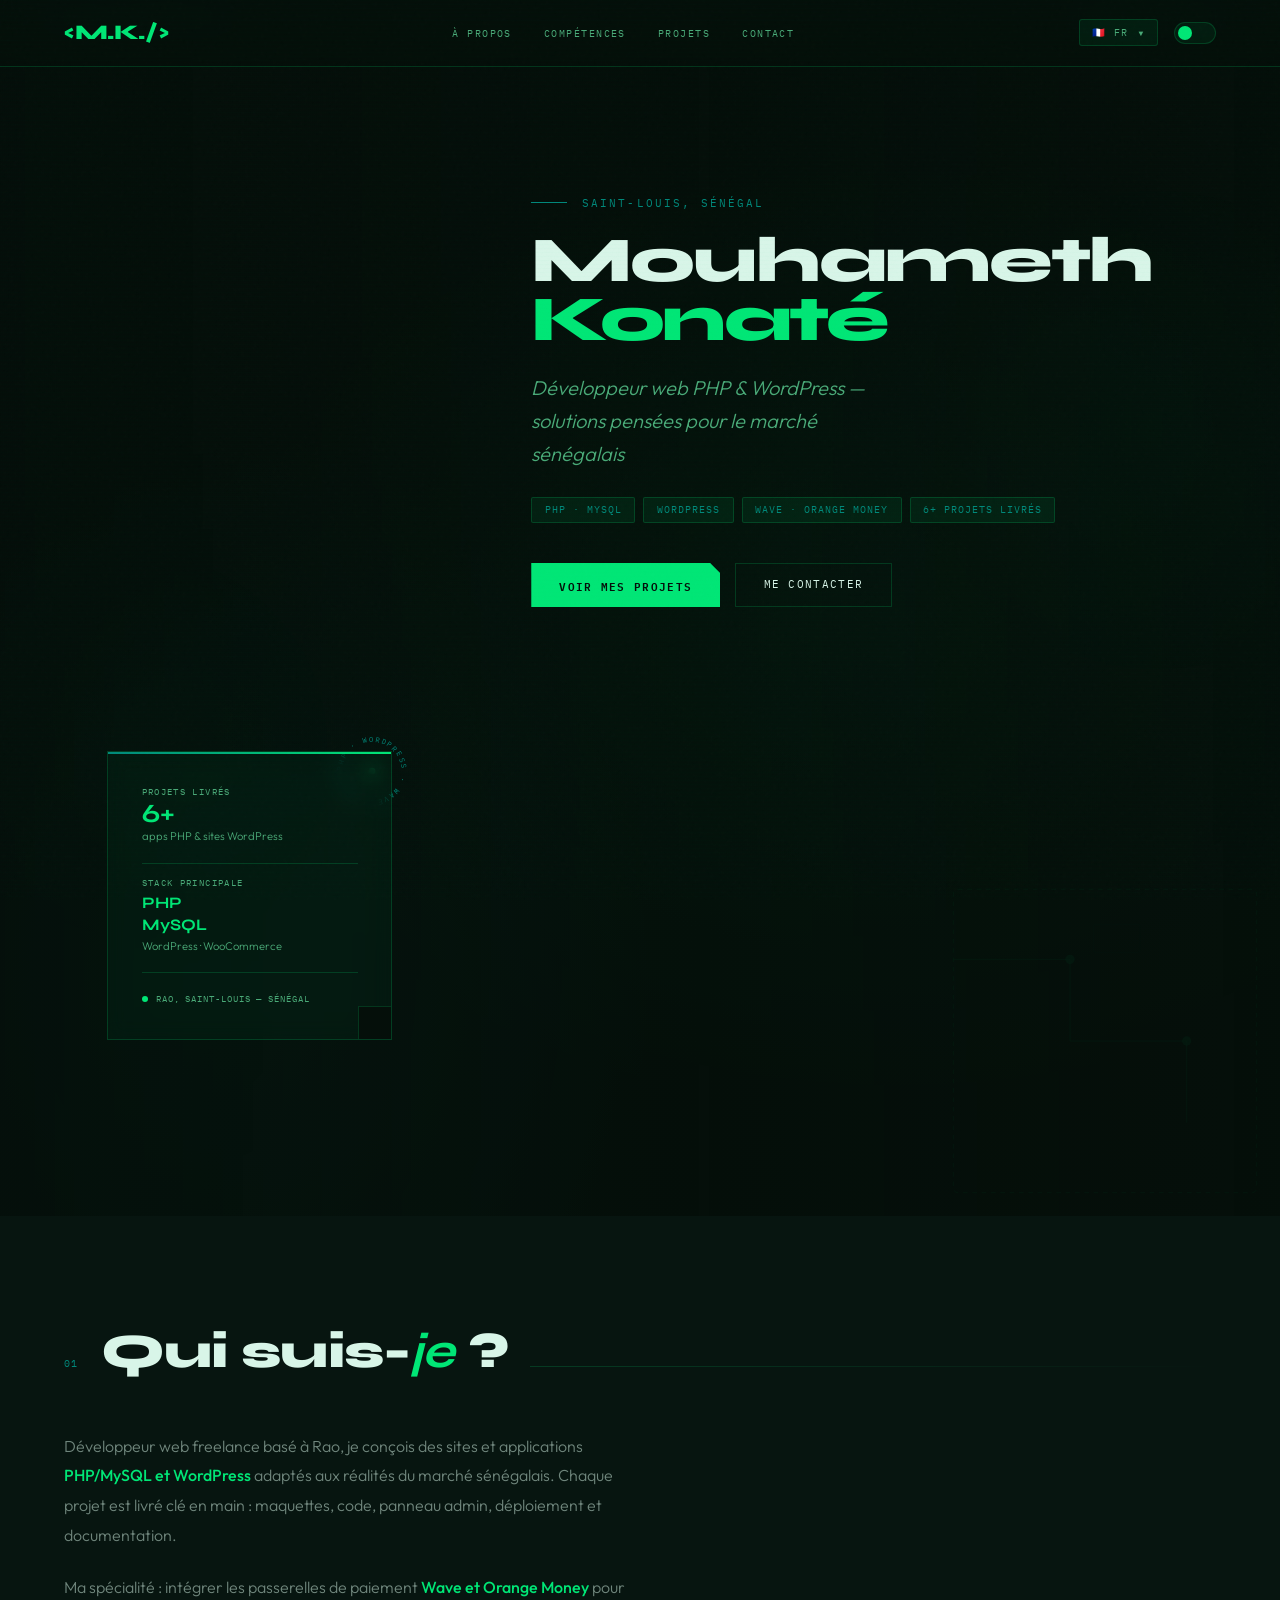
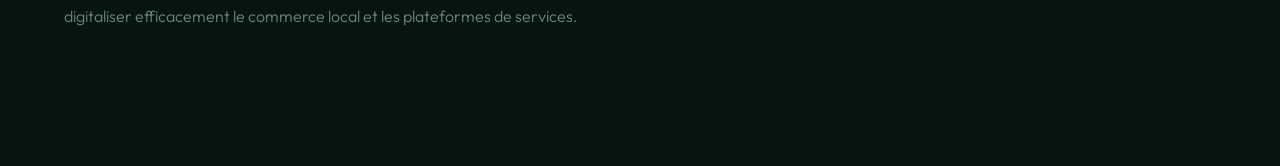
==== index.html @ 4fae8658 "Refactor HTML structure and improve accessibility" ====
<!DOCTYPE html>
<html lang="fr" data-theme="dark" dir="ltr">
<head>
  <meta charset="UTF-8">
  <meta name="viewport" content="width=device-width, initial-scale=1.0">
  <link rel="icon" type="image/svg+xml" href="[data-uri]">

  <title>Mouhameth Konaté — Développeur Web PHP & WordPress</title>
  <link rel="preconnect" href="https://fonts.googleapis.com">
  <link rel="preconnect" href="https://fonts.gstatic.com" crossorigin>
  <link href="https://fonts.googleapis.com/css2?family=Syne:wght@400;500;600;700;800&family=IBM+Plex+Mono:wght@300;400;500&family=Outfit:wght@300;400;500;600&family=Noto+Sans+Arabic:wght@300;400;500;700&display=swap" rel="stylesheet">
  
  <style>
  /* ===== VARIABLES DE THÈME ===== */
  :root {
    --accent:      #00E676;
    --accent2:     #00897B;
    --accent-soft: rgba(0,230,118,0.12);
  }
  [data-theme="dark"] {
    --bg:          #050F0A;
    --bg-alt:      #071510;
    --surface:     rgba(0,230,118,0.06);
    --border:      rgba(0,230,118,0.18);
    --text:        #D8F5E8;
    --text-muted:  #4AAA78;
    --text-dim:    rgba(216,245,232,0.5);
    --card-bg:     rgba(0,230,118,0.04);
    --nav-bg:      rgba(5,15,10,0.94);
    --stat-bg:     rgba(0,230,118,0.07);
    --stat-border: rgba(0,230,118,0.25);
    --tag-bg:      rgba(0,230,118,0.07);
    --dropdown-bg: #071A10;
    --dropdown-hover: rgba(0,230,118,0.1);
    --hero-grad:
      radial-gradient(ellipse 80% 60% at 70% 50%, rgba(0,230,118,0.08) 0%, transparent 70%),
      radial-gradient(ellipse 60% 80% at 15% 80%, rgba(0,137,123,0.15) 0%, transparent 60%);
    --glow: rgba(0,230,118,0.06);
  }
  [data-theme="light"] {
    --bg:          #F3FAF6;
    --bg-alt:      #E8F5EE;
    --surface:     rgba(0,137,123,0.07);
    --border:      rgba(0,137,123,0.2);
    --text:        #071A10;
    --text-muted:  #1A7A50;
    --text-dim:    rgba(7,26,16,0.55);
    --card-bg:     rgba(255,255,255,0.92);
    --nav-bg:      rgba(243,250,246,0.96);
    --stat-bg:     rgba(0,137,123,0.07);
    --stat-border: rgba(0,137,123,0.25);
    --tag-bg:      rgba(0,168,84,0.08);
    --dropdown-bg: #E4F5EC;
    --dropdown-hover: rgba(0,168,84,0.1);
    --hero-grad:
      radial-gradient(ellipse 80% 60% at 70% 50%, rgba(0,230,118,0.06) 0%, transparent 70%),
      radial-gradient(ellipse 60% 80% at 15% 80%, rgba(0,137,123,0.06) 0%, transparent 60%);
    --glow: rgba(0,230,118,0.05);
  }

  /* Support de l'Arabe (RTL) */
  [lang="ar"] body, [lang="ar"] p, [lang="ar"] h1, [lang="ar"] h2, [lang="ar"] h3,
  [lang="ar"] .hero-title, [lang="ar"] .domain-desc, [lang="ar"] .project-desc, 
  [lang="ar"] .about-text p, [lang="ar"] .contact-intro { 
    font-family:'Noto Sans Arabic','Outfit',sans-serif; 
  }

  [dir="rtl"] .hero-eyebrow::before { display:none; }
  [dir="rtl"] .hero-eyebrow::after { content:''; display:block; width:38px; height:1px; background:var(--accent2); }
  [dir="rtl"] .section-line { background:linear-gradient(270deg,var(--border),transparent); }
  [dir="rtl"] .domain-card { border-left:none; border-right:2px solid var(--accent2); }
  [dir="rtl"] .domain-card:hover { border-right-color:var(--accent); transform:translateX(-5px); }
  [dir="rtl"] .skill-fill { transform-origin:right; }

  /* Styles de Base */
  *, *::before, *::after { margin:0; padding:0; box-sizing:border-box; }
  html { scroll-behavior:smooth; }
  body { 
    background:var(--bg); 
    color:var(--text); 
    font-family:'Outfit',sans-serif; 
    overflow-x:hidden; 
    transition:background 0.4s, color 0.4s; 
  }
  
  /* Effet de texture "grain" en arrière-plan */
  body::before { 
    content:''; position:fixed; inset:0; 
    background-image:url("data:image/svg+xml,%3Csvg viewBox='0 0 256 256' xmlns='http://www.w3.org/2000/svg'%3E%3Cfilter id='n'%3E%3CfeTurbulence type='fractalNoise' baseFrequency='0.9' numOctaves='4' stitchTiles='stitch'/%3E%3C/filter%3E%3Crect width='100%25' height='100%25' filter='url(%23n)' opacity='0.04'/%3E%3C/svg%3E"); 
    pointer-events:none; z-index:1000; opacity:0.25; 
  }

  /* Glows Ambiants */
  .bg-glow { position:fixed; top:20%; right:-10%; width:500px; height:500px; border-radius:50%; background:radial-gradient(circle,var(--glow) 0%,transparent 70%); pointer-events:none; z-index:0; }
  .bg-glow2 { position:fixed; bottom:-5%; left:-5%; width:400px; height:400px; border-radius:50%; background:radial-gradient(circle,var(--glow) 0%,transparent 70%); pointer-events:none; z-index:0; }

  /* Lignes de scan style Terminal Matrix */
  body::after { content:''; position:fixed; inset:0; background:repeating-linear-gradient(0deg,transparent,transparent 3px,rgba(0,230,118,0.012) 3px,rgba(0,230,118,0.012) 4px); pointer-events:none; z-index:999; }

  /* BARRE DE NAVIGATION */
  nav { position:fixed; top:0; left:0; right:0; z-index:200; display:flex; justify-content:space-between; align-items:center; padding:1.2rem 4rem; background:var(--nav-bg); backdrop-filter:blur(14px); border-bottom:1px solid var(--border); transition:background 0.4s, border-color 0.4s; }
  .nav-logo { font-family:'Syne', sans-serif; font-size:1.3rem; font-weight:900; letter-spacing:-0.02em; color:var(--accent); text-decoration:none; }
  .nav-center { display:flex; gap:2rem; }
  .nav-center a { font-family:'IBM Plex Mono', monospace; font-size:0.65rem; letter-spacing:0.14em; text-transform:uppercase; color:var(--text-muted); text-decoration:none; transition:color 0.3s; }
  .nav-center a:hover { color:var(--accent); }
  .nav-right { display:flex; align-items:center; gap:1rem; }

  /* Bouton Menu Hamburger */
  .hamburger { display:none; flex-direction:column; justify-content:center; gap:5px; width:36px; height:36px; padding:6px; background:var(--surface); border:1px solid var(--border); border-radius:3px; cursor:pointer; transition:all 0.3s; flex-shrink:0; }
  .hamburger span { display:block; width:100%; height:1.5px; background:var(--accent); border-radius:2px; transition:all 0.3s; transform-origin:center; }
  .hamburger.open span:nth-child(1) { transform:translateY(6.5px) rotate(45deg); }
  .hamburger.open span:nth-child(2) { opacity:0; transform:scaleX(0); }
  .hamburger.open span:nth-child(3) { transform:translateY(-6.5px) rotate(-45deg); }

  /* Tiroir de navigation mobile (Drawer) */
  .nav-drawer { display:none; position:fixed; top:0; left:0; right:0; bottom:0; z-index:190; background:var(--nav-bg); backdrop-filter:blur(20px); flex-direction:column; align-items:center; justify-content:center; gap:2.5rem; padding:2rem; opacity:0; visibility:hidden; transition:opacity 0.3s, visibility 0.3s; }
  .nav-drawer.open { opacity:1; visibility:visible; display:flex; }
  .nav-drawer a { font-family:'IBM Plex Mono',monospace; font-size:1.1rem; letter-spacing:0.15em; text-transform:uppercase; color:var(--text-muted); text-decoration:none; transition:color 0.3s, transform 0.3s; transform:translateY(10px); opacity:0; }
  .nav-drawer.open a { transform:translateY(0); opacity:1; }
  .nav-drawer a:hover { color:var(--accent); }
  .nav-drawer-close { position:absolute; top:1.5rem; right:1.5rem; font-family:'IBM Plex Mono',monospace; font-size:0.8rem; letter-spacing:0.12em; text-transform:uppercase; color:var(--text-muted); background:none; border:none; cursor:pointer; }

  /* Bouton de bascule de Thème */
  .theme-btn { width:42px; height:22px; background:var(--surface); border:1px solid var(--border); border-radius:11px; cursor:pointer; position:relative; flex-shrink:0; transition:background 0.3s; }
  .theme-btn::after { content:''; position:absolute; top:3px; left:3px; width:14px; height:14px; background:var(--accent); border-radius:50%; transition:transform 0.3s; }
  [data-theme="light"] .theme-btn::after { transform:translateX(20px); }

  /* Menu déroulant des Langues */
  .lang-dropdown { position:relative; }
  .lang-btn { display:flex; align-items:center; gap:0.5rem; padding:0.38rem 0.8rem; background:var(--surface); border:1px solid var(--border); border-radius:3px; cursor:pointer; font-family:'IBM Plex Mono', monospace; font-size:0.63rem; letter-spacing:0.1em; text-transform:uppercase; color:var(--text-muted); transition:all 0.3s; user-select:none; }
  .lang-btn:hover, .lang-dropdown.open .lang-btn { border-color:var(--accent); color:var(--accent); }
  .lang-btn .chevron { font-size:0.5rem; transition:transform 0.3s; margin-left:2px; }
  .lang-dropdown.open .chevron { transform:rotate(180deg); }
  
  .lang-menu { position:absolute; top:calc(100% + 8px); right:0; background:var(--dropdown-bg); border:1px solid var(--border); border-radius:4px; overflow:hidden; min-width:155px; box-shadow:0 12px 40px rgba(0,0,0,0.3); opacity:0; visibility:hidden; transform:translateY(-6px); transition:all 0.25s ease; z-index:300;}
  .lang-dropdown.open .lang-menu { opacity:1; visibility:visible; transform:translateY(0); }
  .lang-option { display:flex; align-items:center; gap:0.75rem; padding:0.65rem 1rem; cursor:pointer; font-family:'IBM Plex Mono', monospace; font-size:0.63rem; letter-spacing:0.08em; color:var(--text-muted); transition:background 0.2s, color 0.2s; border-bottom:1px solid var(--border); }
  .lang-option:last-child { border-bottom:none; }
  .lang-option:hover { background:var(--dropdown-hover); color:var(--text); }
  .lang-option.active { color:var(--accent); }
  .lang-option .flag { font-size:1.1rem; }
  .lang-option .lang-name { flex:1; }
  .lang-option .lang-native { font-size:0.58rem; opacity:0.6; }

  /* ZONE HERO */
  .hero { min-height:100vh; display:grid; grid-template-columns:1fr 1fr; position:relative; overflow:hidden; padding-top:75px; }
  .hero-bg { position:absolute; inset:0; background-size:cover; background-position:center top; background-repeat:no-repeat; }
  .hero-bg::before { content:''; position:absolute; inset:0; background:linear-gradient(to right,rgba(5,15,10,0.88) 0%,rgba(5,15,10,0.6) 55%,rgba(5,15,10,0.82) 100%),var(--hero-grad); transition:background 0.4s; }
  [data-theme="light"] .hero-bg::before { background:linear-gradient(to right,rgba(243,250,246,0.9) 0%,rgba(243,250,246,0.65) 55%,rgba(243,250,246,0.85) 100%),var(--hero-grad); }
  
  .circuit { position:absolute; bottom:0; right:0; width:350px; height:350px; opacity:0.06; }
  [data-theme="light"] .circuit { opacity:0.04; }

  .hero-left { display:flex; flex-direction:column; justify-content:center; padding:5rem 4rem 4rem; position:relative; z-index:2; }
  .hero-eyebrow { font-family:'IBM Plex Mono', monospace; font-size:0.67rem; letter-spacing:0.2em; text-transform:uppercase; color:var(--accent2); margin-bottom:1.4rem; display:flex; align-items:center; gap:0.9rem; animation:fadeInLeft 0.8s 0.3s both; }
  .hero-eyebrow::before { content:''; display:block; width:36px; height:1px; background:var(--accent2); }
  .hero-name { font-family:'Syne', sans-serif; font-size:clamp(2.8rem,5vw,5.2rem); font-weight:900; line-height:0.92; letter-spacing:-0.03em; color:var(--text); animation:fadeInLeft 0.8s 0.5s both; }
  .hero-name span { color:var(--accent); display:block; font-weight:800; letter-spacing:-0.04em; }
  .hero-title { font-family:'Outfit', sans-serif; font-size:clamp(0.9rem,1.7vw,1.25rem); font-weight:300; font-style:italic; color:var(--text-muted); margin:1.3rem 0 1.7rem; max-width:380px; line-height:1.65; animation:fadeInLeft 0.8s 0.65s both; }
  
  .hero-tags { display:flex; flex-wrap:wrap; gap:0.5rem; margin-bottom:2.5rem; animation:fadeInLeft 0.8s 0.8s both; }
  .tag { font-family:'IBM Plex Mono', monospace; font-size:0.6rem; letter-spacing:0.1em; text-transform:uppercase; padding:0.35rem 0.8rem; border:1px solid var(--border); color:var(--accent2); border-radius:2px; background:var(--tag-bg); transition:all 0.3s; }
  .tag:hover { background:var(--accent); color:#050F0A; }
  
  .hero-cta { display:flex; gap:0.9rem; flex-wrap:wrap; animation:fadeInLeft 0.8s 0.95s both; }
  .btn-primary { font-family:'IBM Plex Mono', monospace; font-size:0.68rem; letter-spacing:0.12em; text-transform:uppercase; padding:0.8rem 1.75rem; background:var(--accent); color:#050F0A; border:none; cursor:pointer; text-decoration:none; font-weight:600; clip-path:polygon(0 0,calc(100% - 10px) 0,100% 10px,100% 100%,0 100%); transition:all 0.3s; }
  .btn-primary:hover { background:var(--accent2); color:#D8F5E8; transform:translateY(-2px); }
  .btn-outline { font-family:'IBM Plex Mono', monospace; font-size:0.68rem; letter-spacing:0.12em; text-transform:uppercase; padding:0.8rem 1.75rem; background:transparent; color:var(--text); border:1px solid var(--border); cursor:pointer; text-decoration:none; transition:all 0.3s; }
  .btn-outline:hover { border-color:var(--accent); color:var(--accent); }

  /* Carte de statistiques à droite */
  .hero-right { display:flex; align-items:center; justify-content:center; position:relative; z-index:2; padding:5rem 4rem 4rem 2rem; animation:fadeInRight 0.8s 0.65s both; }
  .hero-card { position:relative; width:285px; }
  .floating-badge { position:absolute; top:-22px; right:-22px; width:84px; height:84px; animation:rotate 22s linear infinite; }
  @keyframes rotate { from{transform:rotate(0deg);} to{transform:rotate(360deg);} }
  
  .hero-card-inner { background:var(--card-bg); border:1px solid var(--border); padding:2.1rem; position:relative; overflow:hidden; backdrop-filter:blur(10px); transition:background 0.4s, border-color 0.4s; }
  .hero-card-inner::before { content:''; position:absolute; top:0; left:0; width:100%; height:2px; background:linear-gradient(90deg,var(--accent2),var(--accent)); }
  .hero-card-corner { position:absolute; bottom:-1px; right:-1px; width:34px; height:34px; border-left:1px solid var(--border); border-top:1px solid var(--border); background:var(--bg); transition:background 0.4s; }
  
  .stat-row { margin-bottom:1.2rem; }
  .stat-label { font-family:'IBM Plex Mono', monospace; font-size:0.56rem; letter-spacing:0.15em; text-transform:uppercase; color:var(--text-muted); margin-bottom:0.22rem; }
  .stat-value { font-family:'Syne', sans-serif; font-size:1.65rem; font-weight:700; color:var(--accent); line-height:1; }
  .stat-sub { font-size:0.7rem; color:var(--text-muted); margin-top:0.15rem; font-weight:300; }
  .divider { height:1px; background:var(--border); margin:0.85rem 0; }
  .location-tag { display:flex; align-items:center; gap:0.5rem; font-family:'IBM Plex Mono', monospace; font-size:0.58rem; letter-spacing:0.1em; text-transform:uppercase; color:var(--text-muted); margin-top:1.2rem; }
  .dot { width:6px; height:6px; background:var(--accent); border-radius:50%; animation:pulse 2s infinite; }
  @keyframes pulse { 0%,100%{opacity:1;} 50%{opacity:0.3;} }

  /* TYPOGRAPHIE DES SECTIONS */
  section { padding:7rem 4rem; position:relative; z-index:1; }
  .section-header { display:flex; align-items:baseline; gap:1.4rem; margin-bottom:3.5rem; }
  .section-num { font-family:'IBM Plex Mono', monospace; font-size:0.6rem; letter-spacing:0.15em; color:var(--accent2); }
  .section-title { font-family:'Syne', sans-serif; font-size:clamp(1.9rem,3.8vw,3rem); font-weight:900; color:var(--text); line-height:1; letter-spacing:-0.02em; transition:color 0.4s; }
  .section-title em { color:var(--accent); font-style:italic; font-weight:700; }
  .section-line { flex:1; height:1px; background:linear-gradient(90deg,var(--border),transparent); }

  /* SECTION À PROPOS */
  .about { background:var(--bg-alt); transition:background 0.4s; }
  .about-grid { display:grid; grid-template-columns:1.2fr 1fr; gap:5rem; align-items:start; }
  .about-text p { font-size:1rem; line-height:1.85; color:var(--text-dim); font-weight:300; margin-bottom:1.4rem; }
  .about-text p strong { color:var(--accent); font-weight:500; }

  /* BANNIÈRE SUPERIEURE */
  .switch-banner { background:var(--surface); border-bottom:1px solid var(--border); padding:0.52rem 4rem; display:flex; align-items:center; justify-content:space-between; }
  .switch-text { font-family:'IBM Plex Mono', monospace; font-size:0.57rem; letter-spacing:0.1em; text-transform:uppercase; color:var(--text-muted); }
  .switch-link { font-family:'IBM Plex Mono', monospace; font-size:0.57rem; letter-spacing:0.1em; text-transform:uppercase; color:var(--accent); text-decoration:none; border:1px solid var(--border); padding:0.28rem 0.75rem; transition:all 0.3s; }
  .switch-link:hover { background:var(--accent); color:#050F0A; }

  /* ANIMATIONS DE CHARGEMENT */
  @keyframes fadeInLeft { from{opacity:0; transform:translateX(-26px);} to{opacity:1; transform:translateX(0);} }
  @keyframes fadeInRight { from{opacity:0; transform:translateX(26px);} to{opacity:1; transform:translateX(0);} }

  /* DESIGN RESPONSIVE (MOBILE) */
  @media(max-width:900px) {
    nav { padding:1rem 1.5rem; }
    .nav-center { display:none; }
    .hamburger { display:flex; }
    section { padding:5rem 1.5rem; }
    .hero { grid-template-columns:1fr; }
    .hero-left { padding:6rem 1.5rem 2rem; }
    .hero-right { display:none; }
    .about-grid { grid-template-columns:1fr; gap:2.5rem; }
    .switch-banner { padding:0.52rem 1.5rem; }
    .hero-name { font-size: clamp(2rem, 11vw, 3rem); line-height: 1; word-break: break-word; }
    .hero-name span { font-size: inherit; }
    .hero-title { font-size: clamp(0.85rem, 3.5vw, 1rem); max-width: 100%; }
    .btn-primary, .btn-outline { width: 100%; text-align: center; font-size: 0.65rem; padding: 0.85rem 1rem; }
  }
  </style>
</head>
<body>

<div class="bg-glow"></div>
<div class="bg-glow2"></div>

<!-- SWITCH BANNER -->
<div class="switch-banner">
  <span class="switch-text" data-i18n="switch_text">Portfolio Développeur Web</span>
  <a href="portfolio-complet.html" class="switch-link" data-i18n="switch_link">→ Portfolio Complet</a>
</div>

<!-- MOBILE NAV DRAWER -->
<div class="nav-drawer" id="navDrawer">
  <button class="nav-drawer-close" id="drawerClose">✕ Fermer</button>
  <a href="#about"       data-i18n="nav_about">À propos</a>
  <a href="#competences" data-i18n="nav_skills">Compétences</a>
  <a href="#projets"     data-i18n="nav_projects">Projets</a>
  <a href="#contact"     data-i18n="nav_contact">Contact</a>
</div>

<!-- NAV BAR -->
<nav>
  <a href="#" class="nav-logo">&lt;M.K./&gt;</a>
  <div class="nav-center">
    <a href="#about"       data-i18n="nav_about">À propos</a>
    <a href="#competences" data-i18n="nav_skills">Compétences</a>
    <a href="#projets"     data-i18n="nav_projects">Projets</a>
    <a href="#contact"     data-i18n="nav_contact">Contact</a>
  </div>
  <div class="nav-right">
    <!-- Dropdown langues -->
    <div class="lang-dropdown" id="langDropdown">
      <div class="lang-btn" id="langBtn">
        <span class="flag" id="currentFlag">🇫🇷</span>
        <span id="currentLangLabel">FR</span>
        <span class="chevron">▼</span>
      </div>
      <div class="lang-menu" id="langMenu">
        <div class="lang-option active" data-lang="fr"><span class="flag">🇫🇷</span><span class="lang-name">FR</span><span class="lang-native">Français</span></div>
        <div class="lang-option" data-lang="en"><span class="flag">🇬🇧</span><span class="lang-name">EN</span><span class="lang-native">English</span></div>
        <div class="lang-option" data-lang="ar"><span class="flag">🇸🇦</span><span class="lang-name">AR</span><span class="lang-native">العربية</span></div>
      </div>
    </div>
    <!-- Thème Toggle -->
    <button class="theme-btn" id="themeToggle" aria-label="Toggle theme"></button>
    <!-- Menu Hamburger -->
    <button class="hamburger" id="hamburger" aria-label="Menu">
      <span></span><span></span><span></span>
    </button>
  </div>
</nav>

<!-- HERO SECTION -->
<section class="hero">
  <div class="hero-bg"></div>
  <div class="hero-bg-grad"></div>

  <!-- Circuit SVG deco -->
  <svg class="circuit" viewBox="0 0 300 300" fill="none" xmlns="http://www.w3.org/2000/svg">
    <rect x="20" y="20" width="260" height="260" rx="4" stroke="#00E676" stroke-width="0.5" stroke-dasharray="4 4"/>
    <line x1="20" y1="80" x2="120" y2="80" stroke="#00E676" stroke-width="0.5"/>
    <circle cx="120" cy="80" r="4" fill="#00E676" opacity="0.6"/>
    <line x1="120" y1="80" x2="120" y2="150" stroke="#00E676" stroke-width="0.5"/>
    <line x1="120" y1="150" x2="220" y2="150" stroke="#00E676" stroke-width="0.5"/>
    <circle cx="220" cy="150" r="4" fill="#00E676" opacity="0.6"/>
    <line x1="220" y1="150" x2="220" y2="220" stroke="#00E676" stroke-width="0.5"/>
    <rect x="140" y="50" width="40" height="24" rx="2" stroke="#00897B" stroke-width="0.5" opacity="0.4"/>
  </svg>

  <div class="hero-left">
    <div class="hero-eyebrow" data-i18n="hero_location">Saint-Louis, Sénégal</div>
    <h1 class="hero-name">Mouhameth<span>Konaté</span></h1>
    <p class="hero-title" data-i18n="hero_subtitle">Développeur web PHP & WordPress — solutions pensées pour le marché sénégalais</p>
    <div class="hero-tags">
      <span class="tag">PHP · MySQL</span>
      <span class="tag">WordPress</span>
      <span class="tag">Wave · Orange Money</span>
      <span class="tag" data-i18n="tag_exp">6+ projets livrés</span>
    </div>
    <div class="hero-cta">
      <a href="#projets" class="btn-primary" data-i18n="cta_projects">Voir mes projets</a>
      <a href="#contact"  class="btn-outline"  data-i18n="cta_contact">Me contacter</a>
    </div>
  </div>

  <div class="hero-right">
    <div class="hero-card">
      <svg class="floating-badge" viewBox="0 0 100 100">
        <path id="cp" d="M50,50 m-35,0 a35,35 0 1,1 70,0 a35,35 0 1,1 -70,0" fill="none"/>
        <text font-family="IBM Plex Mono,monospace" font-size="8.5" fill="#00897B" letter-spacing="2.5">
          <textPath href="#cp">PHP · WORDPRESS · WAVE · BUILD · </textPath>
        </text>
        <circle cx="50" cy="50" r="4" fill="#00E676"/>
      </svg>
      <div class="hero-card-inner">
        <div class="stat-row">
          <div class="stat-label" data-i18n="card_proj_label">Projets livrés</div>
          <div class="stat-value">6+</div>
          <div class="stat-sub" data-i18n="card_proj_sub">apps PHP & sites WordPress</div>
        </div>
        <div class="divider"></div>
        <div class="stat-row">
          <div class="stat-label" data-i18n="card_stack_label">Stack principale</div>
          <div class="stat-value" style="font-size:1rem;line-height:1.4;">PHP<br>MySQL</div>
          <div class="stat-sub">WordPress · WooCommerce</div>
        </div>
        <div class="divider"></div>
        <div class="location-tag">
          <span class="dot"></span>
          <span data-i18n="location">Rao, Saint-Louis — Sénégal</span>
        </div>
        <div class="hero-card-corner"></div>
      </div>
    </div>
  </div>
</section>

<!-- ABOUT SECTION -->
<section class="about" id="about">
  <div class="section-header">
    <span class="section-num">01</span>
    <h2 class="section-title"><span data-i18n="about_t1">Qui suis-</span><em data-i18n="about_t2">je</em> ?</h2>
    <div class="section-line"></div>
  </div>
  <div class="about-grid">
    <div class="about-text">
      <p data-i18n="about_p1">Développeur web freelance basé à Rao, je conçois des sites et applications <strong>PHP/MySQL et WordPress</strong> adaptés aux réalités du marché sénégalais. Chaque projet est livré clé en main : maquettes, code, panneau admin, déploiement et documentation.</p>
      <p data-i18n="about_p2">Ma spécialité : intégrer les passerelles de paiement <strong>Wave et Orange Money</strong> pour digitaliser efficacement le commerce local et les plateformes de services.</p>
    </div>
  </div>
</section>

<!-- ===== SCRIPT LOGIQUE INTERACTIVE ===== -->
<script>
  // 1. GESTION DU THÈME CLAIR / SOMBRE
  const themeToggle = document.getElementById('themeToggle');
  themeToggle.addEventListener('click', () => {
    const currentTheme = document.documentElement.getAttribute('data-theme');
    const newTheme = currentTheme === 'dark' ? 'light' : 'dark';
    document.documentElement.setAttribute('data-theme', newTheme);
  });

  // 2. GESTION DU DROPDOWN DES LANGUES
  const langDropdown = document.getElementById('langDropdown');
  const langBtn = document.getElementById('langBtn');
  langBtn.addEventListener('click', (e) => {
    e.stopPropagation();
    langDropdown.classList.toggle('open');
  });
  document.addEventListener('click', () => langDropdown.classList.remove('open'));

  // Changement cosmétique visuel des options du menu langue
  const options = document.querySelectorAll('.lang-option');
  options.forEach(opt => {
    opt.addEventListener('click', function() {
      options.forEach(o => o.classList.remove('active'));
      this.classList.add('active');
      document.getElementById('currentFlag').innerText = this.querySelector('.flag').innerText;
      document.getElementById('currentLangLabel').innerText = this.querySelector('.lang-name').innerText;
      
      // Aligne la direction d'écriture si Arabe séléctionné
      const selectedLang = this.getAttribute('data-lang');
      document.documentElement.setAttribute('lang', selectedLang);
      document.documentElement.setAttribute('dir', selectedLang === 'ar' ? 'rtl' : 'ltr');
    });
  });

  // 3. GESTION DU MENU MOBILE (HAMBURGER)
  const hamburger = document.getElementById('hamburger');
  const navDrawer = document.getElementById('navDrawer');
  const drawerClose = document.getElementById('drawerClose');

  hamburger.addEventListener('click', () => {
    hamburger.classList.toggle('open');
    navDrawer.classList.toggle('open');
  });

  drawerClose.addEventListener('click', () => {
    hamburger.classList.remove('open');
    navDrawer.classList.remove('open');
  });

  // Ferme le menu mobile si on clique sur un lien interne
  navDrawer.querySelectorAll('a').forEach(link => {
    link.addEventListener('click', () => {
      hamburger.classList.remove('open');
      navDrawer.classList.remove('open');
    });
  });
</script>

</body>
</html>
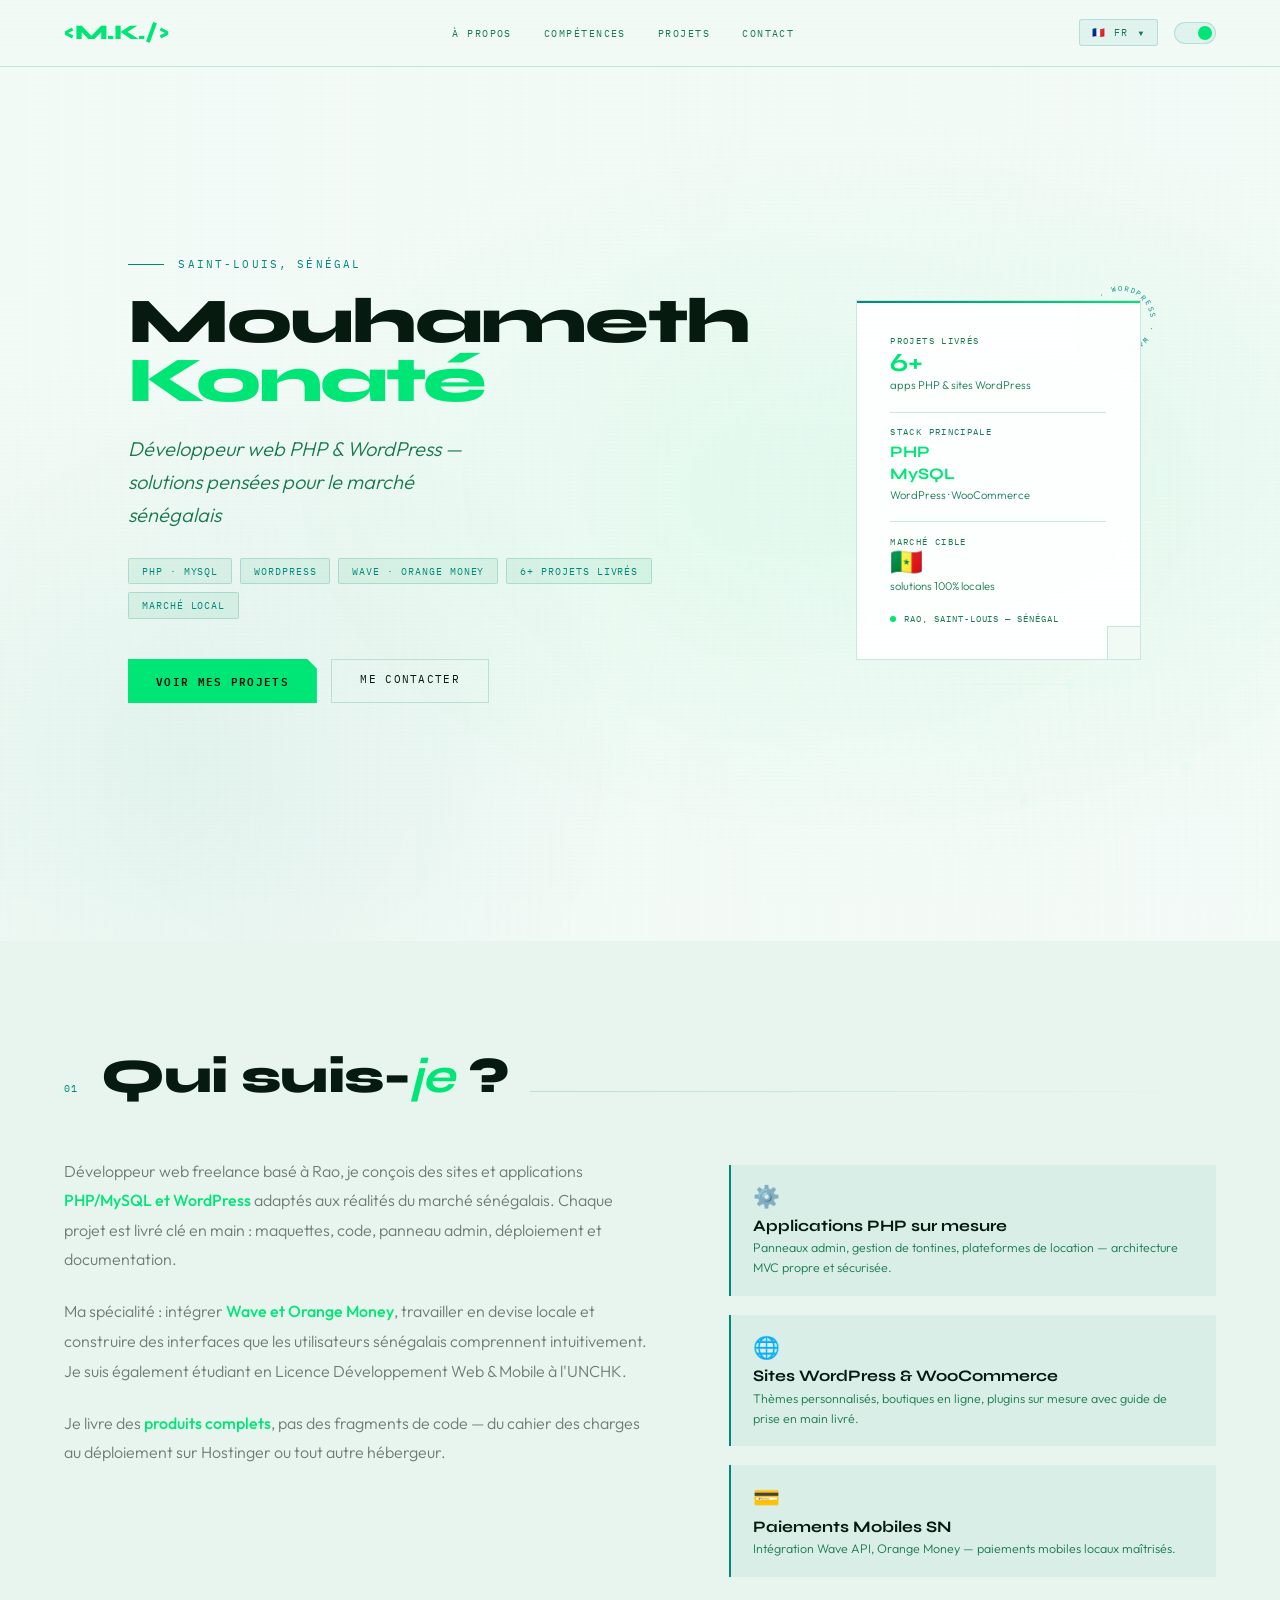
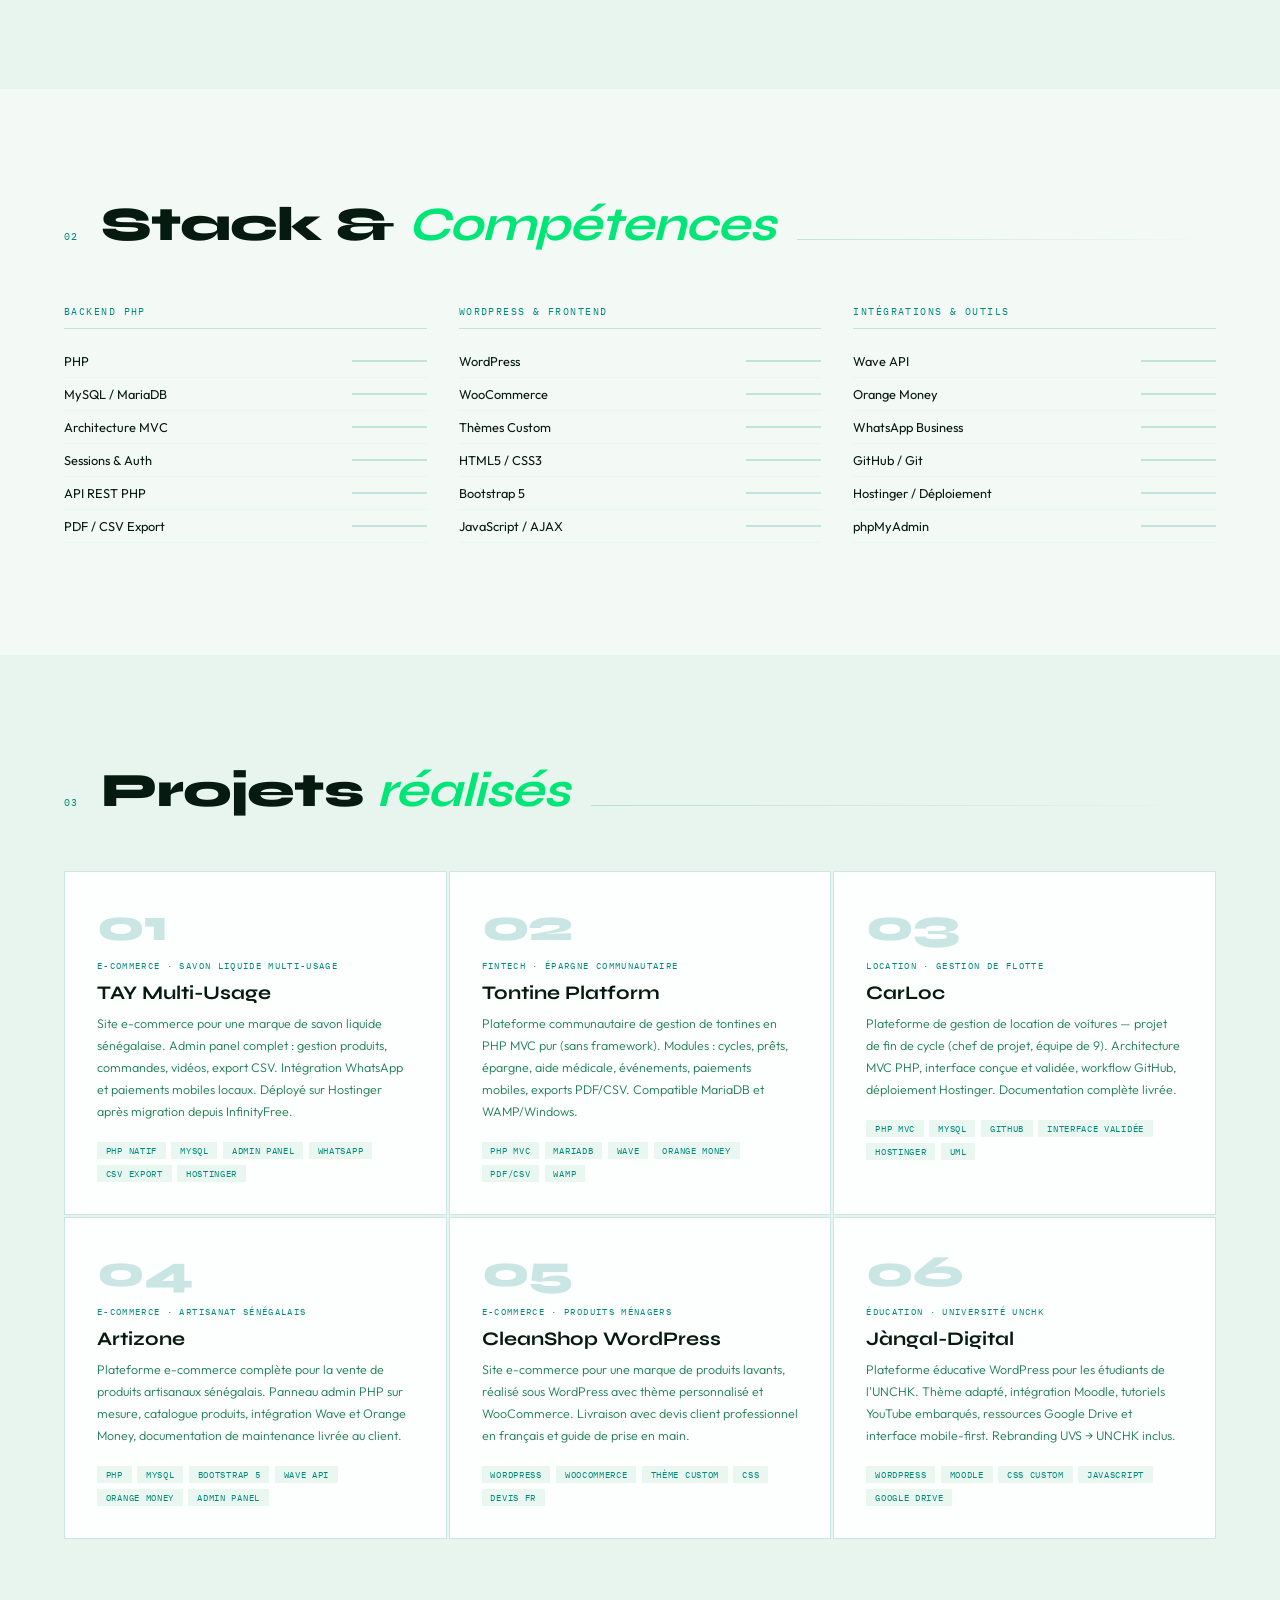
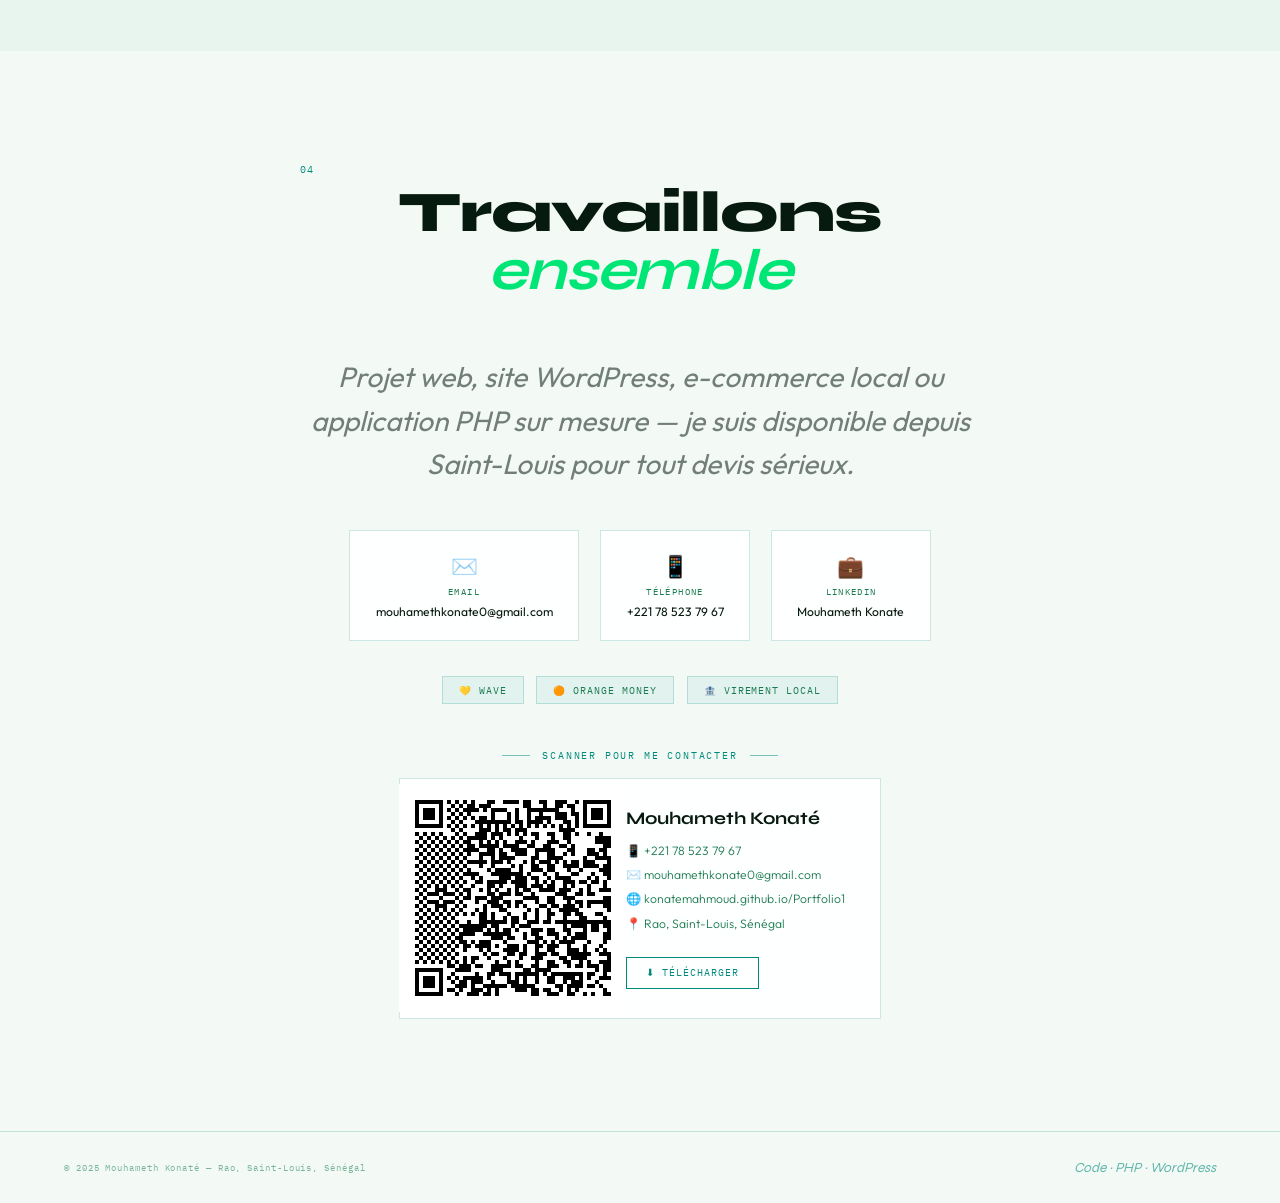
==== commit 2ae924bb: "Update print statement from 'Hello' to 'Goodbye'" ====
--- a/index.html
+++ b/index.html
@@ -1,233 +1,368 @@
 <!DOCTYPE html>
 <html lang="fr" data-theme="dark" dir="ltr">
 <head>
-  <meta charset="UTF-8">
-  <meta name="viewport" content="width=device-width, initial-scale=1.0">
+<meta charset="UTF-8">
+<meta name="viewport" content="width=device-width, initial-scale=1.0">
   <link rel="icon" type="image/svg+xml" href="[data-uri]">
 
-  <title>Mouhameth Konaté — Développeur Web PHP & WordPress</title>
-  <link rel="preconnect" href="https://fonts.googleapis.com">
-  <link rel="preconnect" href="https://fonts.gstatic.com" crossorigin>
-  <link href="https://fonts.googleapis.com/css2?family=Syne:wght@400;500;600;700;800&family=IBM+Plex+Mono:wght@300;400;500&family=Outfit:wght@300;400;500;600&family=Noto+Sans+Arabic:wght@300;400;500;700&display=swap" rel="stylesheet">
-  
-  <style>
-  /* ===== VARIABLES DE THÈME ===== */
-  :root {
-    --accent:      #00E676;
-    --accent2:     #00897B;
-    --accent-soft: rgba(0,230,118,0.12);
-  }
-  [data-theme="dark"] {
-    --bg:          #050F0A;
-    --bg-alt:      #071510;
-    --surface:     rgba(0,230,118,0.06);
-    --border:      rgba(0,230,118,0.18);
-    --text:        #D8F5E8;
-    --text-muted:  #4AAA78;
-    --text-dim:    rgba(216,245,232,0.5);
-    --card-bg:     rgba(0,230,118,0.04);
-    --nav-bg:      rgba(5,15,10,0.94);
-    --stat-bg:     rgba(0,230,118,0.07);
-    --stat-border: rgba(0,230,118,0.25);
-    --tag-bg:      rgba(0,230,118,0.07);
-    --dropdown-bg: #071A10;
-    --dropdown-hover: rgba(0,230,118,0.1);
-    --hero-grad:
-      radial-gradient(ellipse 80% 60% at 70% 50%, rgba(0,230,118,0.08) 0%, transparent 70%),
-      radial-gradient(ellipse 60% 80% at 15% 80%, rgba(0,137,123,0.15) 0%, transparent 60%);
-    --glow: rgba(0,230,118,0.06);
-  }
-  [data-theme="light"] {
-    --bg:          #F3FAF6;
-    --bg-alt:      #E8F5EE;
-    --surface:     rgba(0,137,123,0.07);
-    --border:      rgba(0,137,123,0.2);
-    --text:        #071A10;
-    --text-muted:  #1A7A50;
-    --text-dim:    rgba(7,26,16,0.55);
-    --card-bg:     rgba(255,255,255,0.92);
-    --nav-bg:      rgba(243,250,246,0.96);
-    --stat-bg:     rgba(0,137,123,0.07);
-    --stat-border: rgba(0,137,123,0.25);
-    --tag-bg:      rgba(0,168,84,0.08);
-    --dropdown-bg: #E4F5EC;
-    --dropdown-hover: rgba(0,168,84,0.1);
-    --hero-grad:
-      radial-gradient(ellipse 80% 60% at 70% 50%, rgba(0,230,118,0.06) 0%, transparent 70%),
-      radial-gradient(ellipse 60% 80% at 15% 80%, rgba(0,137,123,0.06) 0%, transparent 60%);
-    --glow: rgba(0,230,118,0.05);
-  }
-
-  /* Support de l'Arabe (RTL) */
-  [lang="ar"] body, [lang="ar"] p, [lang="ar"] h1, [lang="ar"] h2, [lang="ar"] h3,
-  [lang="ar"] .hero-title, [lang="ar"] .domain-desc, [lang="ar"] .project-desc, 
-  [lang="ar"] .about-text p, [lang="ar"] .contact-intro { 
-    font-family:'Noto Sans Arabic','Outfit',sans-serif; 
-  }
-
-  [dir="rtl"] .hero-eyebrow::before { display:none; }
-  [dir="rtl"] .hero-eyebrow::after { content:''; display:block; width:38px; height:1px; background:var(--accent2); }
-  [dir="rtl"] .section-line { background:linear-gradient(270deg,var(--border),transparent); }
-  [dir="rtl"] .domain-card { border-left:none; border-right:2px solid var(--accent2); }
-  [dir="rtl"] .domain-card:hover { border-right-color:var(--accent); transform:translateX(-5px); }
-  [dir="rtl"] .skill-fill { transform-origin:right; }
-
-  /* Styles de Base */
-  *, *::before, *::after { margin:0; padding:0; box-sizing:border-box; }
-  html { scroll-behavior:smooth; }
-  body { 
-    background:var(--bg); 
-    color:var(--text); 
-    font-family:'Outfit',sans-serif; 
-    overflow-x:hidden; 
-    transition:background 0.4s, color 0.4s; 
-  }
-  
-  /* Effet de texture "grain" en arrière-plan */
-  body::before { 
-    content:''; position:fixed; inset:0; 
-    background-image:url("data:image/svg+xml,%3Csvg viewBox='0 0 256 256' xmlns='http://www.w3.org/2000/svg'%3E%3Cfilter id='n'%3E%3CfeTurbulence type='fractalNoise' baseFrequency='0.9' numOctaves='4' stitchTiles='stitch'/%3E%3C/filter%3E%3Crect width='100%25' height='100%25' filter='url(%23n)' opacity='0.04'/%3E%3C/svg%3E"); 
-    pointer-events:none; z-index:1000; opacity:0.25; 
-  }
-
-  /* Glows Ambiants */
-  .bg-glow { position:fixed; top:20%; right:-10%; width:500px; height:500px; border-radius:50%; background:radial-gradient(circle,var(--glow) 0%,transparent 70%); pointer-events:none; z-index:0; }
-  .bg-glow2 { position:fixed; bottom:-5%; left:-5%; width:400px; height:400px; border-radius:50%; background:radial-gradient(circle,var(--glow) 0%,transparent 70%); pointer-events:none; z-index:0; }
-
-  /* Lignes de scan style Terminal Matrix */
-  body::after { content:''; position:fixed; inset:0; background:repeating-linear-gradient(0deg,transparent,transparent 3px,rgba(0,230,118,0.012) 3px,rgba(0,230,118,0.012) 4px); pointer-events:none; z-index:999; }
-
-  /* BARRE DE NAVIGATION */
-  nav { position:fixed; top:0; left:0; right:0; z-index:200; display:flex; justify-content:space-between; align-items:center; padding:1.2rem 4rem; background:var(--nav-bg); backdrop-filter:blur(14px); border-bottom:1px solid var(--border); transition:background 0.4s, border-color 0.4s; }
-  .nav-logo { font-family:'Syne', sans-serif; font-size:1.3rem; font-weight:900; letter-spacing:-0.02em; color:var(--accent); text-decoration:none; }
-  .nav-center { display:flex; gap:2rem; }
-  .nav-center a { font-family:'IBM Plex Mono', monospace; font-size:0.65rem; letter-spacing:0.14em; text-transform:uppercase; color:var(--text-muted); text-decoration:none; transition:color 0.3s; }
-  .nav-center a:hover { color:var(--accent); }
-  .nav-right { display:flex; align-items:center; gap:1rem; }
-
-  /* Bouton Menu Hamburger */
-  .hamburger { display:none; flex-direction:column; justify-content:center; gap:5px; width:36px; height:36px; padding:6px; background:var(--surface); border:1px solid var(--border); border-radius:3px; cursor:pointer; transition:all 0.3s; flex-shrink:0; }
-  .hamburger span { display:block; width:100%; height:1.5px; background:var(--accent); border-radius:2px; transition:all 0.3s; transform-origin:center; }
-  .hamburger.open span:nth-child(1) { transform:translateY(6.5px) rotate(45deg); }
-  .hamburger.open span:nth-child(2) { opacity:0; transform:scaleX(0); }
-  .hamburger.open span:nth-child(3) { transform:translateY(-6.5px) rotate(-45deg); }
-
-  /* Tiroir de navigation mobile (Drawer) */
-  .nav-drawer { display:none; position:fixed; top:0; left:0; right:0; bottom:0; z-index:190; background:var(--nav-bg); backdrop-filter:blur(20px); flex-direction:column; align-items:center; justify-content:center; gap:2.5rem; padding:2rem; opacity:0; visibility:hidden; transition:opacity 0.3s, visibility 0.3s; }
-  .nav-drawer.open { opacity:1; visibility:visible; display:flex; }
-  .nav-drawer a { font-family:'IBM Plex Mono',monospace; font-size:1.1rem; letter-spacing:0.15em; text-transform:uppercase; color:var(--text-muted); text-decoration:none; transition:color 0.3s, transform 0.3s; transform:translateY(10px); opacity:0; }
-  .nav-drawer.open a { transform:translateY(0); opacity:1; }
-  .nav-drawer a:hover { color:var(--accent); }
-  .nav-drawer-close { position:absolute; top:1.5rem; right:1.5rem; font-family:'IBM Plex Mono',monospace; font-size:0.8rem; letter-spacing:0.12em; text-transform:uppercase; color:var(--text-muted); background:none; border:none; cursor:pointer; }
-
-  /* Bouton de bascule de Thème */
-  .theme-btn { width:42px; height:22px; background:var(--surface); border:1px solid var(--border); border-radius:11px; cursor:pointer; position:relative; flex-shrink:0; transition:background 0.3s; }
-  .theme-btn::after { content:''; position:absolute; top:3px; left:3px; width:14px; height:14px; background:var(--accent); border-radius:50%; transition:transform 0.3s; }
-  [data-theme="light"] .theme-btn::after { transform:translateX(20px); }
-
-  /* Menu déroulant des Langues */
-  .lang-dropdown { position:relative; }
-  .lang-btn { display:flex; align-items:center; gap:0.5rem; padding:0.38rem 0.8rem; background:var(--surface); border:1px solid var(--border); border-radius:3px; cursor:pointer; font-family:'IBM Plex Mono', monospace; font-size:0.63rem; letter-spacing:0.1em; text-transform:uppercase; color:var(--text-muted); transition:all 0.3s; user-select:none; }
-  .lang-btn:hover, .lang-dropdown.open .lang-btn { border-color:var(--accent); color:var(--accent); }
-  .lang-btn .chevron { font-size:0.5rem; transition:transform 0.3s; margin-left:2px; }
-  .lang-dropdown.open .chevron { transform:rotate(180deg); }
-  
-  .lang-menu { position:absolute; top:calc(100% + 8px); right:0; background:var(--dropdown-bg); border:1px solid var(--border); border-radius:4px; overflow:hidden; min-width:155px; box-shadow:0 12px 40px rgba(0,0,0,0.3); opacity:0; visibility:hidden; transform:translateY(-6px); transition:all 0.25s ease; z-index:300;}
-  .lang-dropdown.open .lang-menu { opacity:1; visibility:visible; transform:translateY(0); }
-  .lang-option { display:flex; align-items:center; gap:0.75rem; padding:0.65rem 1rem; cursor:pointer; font-family:'IBM Plex Mono', monospace; font-size:0.63rem; letter-spacing:0.08em; color:var(--text-muted); transition:background 0.2s, color 0.2s; border-bottom:1px solid var(--border); }
-  .lang-option:last-child { border-bottom:none; }
-  .lang-option:hover { background:var(--dropdown-hover); color:var(--text); }
-  .lang-option.active { color:var(--accent); }
-  .lang-option .flag { font-size:1.1rem; }
-  .lang-option .lang-name { flex:1; }
-  .lang-option .lang-native { font-size:0.58rem; opacity:0.6; }
-
-  /* ZONE HERO */
-  .hero { min-height:100vh; display:grid; grid-template-columns:1fr 1fr; position:relative; overflow:hidden; padding-top:75px; }
-  .hero-bg { position:absolute; inset:0; background-size:cover; background-position:center top; background-repeat:no-repeat; }
-  .hero-bg::before { content:''; position:absolute; inset:0; background:linear-gradient(to right,rgba(5,15,10,0.88) 0%,rgba(5,15,10,0.6) 55%,rgba(5,15,10,0.82) 100%),var(--hero-grad); transition:background 0.4s; }
-  [data-theme="light"] .hero-bg::before { background:linear-gradient(to right,rgba(243,250,246,0.9) 0%,rgba(243,250,246,0.65) 55%,rgba(243,250,246,0.85) 100%),var(--hero-grad); }
-  
-  .circuit { position:absolute; bottom:0; right:0; width:350px; height:350px; opacity:0.06; }
-  [data-theme="light"] .circuit { opacity:0.04; }
-
-  .hero-left { display:flex; flex-direction:column; justify-content:center; padding:5rem 4rem 4rem; position:relative; z-index:2; }
-  .hero-eyebrow { font-family:'IBM Plex Mono', monospace; font-size:0.67rem; letter-spacing:0.2em; text-transform:uppercase; color:var(--accent2); margin-bottom:1.4rem; display:flex; align-items:center; gap:0.9rem; animation:fadeInLeft 0.8s 0.3s both; }
-  .hero-eyebrow::before { content:''; display:block; width:36px; height:1px; background:var(--accent2); }
-  .hero-name { font-family:'Syne', sans-serif; font-size:clamp(2.8rem,5vw,5.2rem); font-weight:900; line-height:0.92; letter-spacing:-0.03em; color:var(--text); animation:fadeInLeft 0.8s 0.5s both; }
-  .hero-name span { color:var(--accent); display:block; font-weight:800; letter-spacing:-0.04em; }
-  .hero-title { font-family:'Outfit', sans-serif; font-size:clamp(0.9rem,1.7vw,1.25rem); font-weight:300; font-style:italic; color:var(--text-muted); margin:1.3rem 0 1.7rem; max-width:380px; line-height:1.65; animation:fadeInLeft 0.8s 0.65s both; }
-  
-  .hero-tags { display:flex; flex-wrap:wrap; gap:0.5rem; margin-bottom:2.5rem; animation:fadeInLeft 0.8s 0.8s both; }
-  .tag { font-family:'IBM Plex Mono', monospace; font-size:0.6rem; letter-spacing:0.1em; text-transform:uppercase; padding:0.35rem 0.8rem; border:1px solid var(--border); color:var(--accent2); border-radius:2px; background:var(--tag-bg); transition:all 0.3s; }
-  .tag:hover { background:var(--accent); color:#050F0A; }
-  
-  .hero-cta { display:flex; gap:0.9rem; flex-wrap:wrap; animation:fadeInLeft 0.8s 0.95s both; }
-  .btn-primary { font-family:'IBM Plex Mono', monospace; font-size:0.68rem; letter-spacing:0.12em; text-transform:uppercase; padding:0.8rem 1.75rem; background:var(--accent); color:#050F0A; border:none; cursor:pointer; text-decoration:none; font-weight:600; clip-path:polygon(0 0,calc(100% - 10px) 0,100% 10px,100% 100%,0 100%); transition:all 0.3s; }
-  .btn-primary:hover { background:var(--accent2); color:#D8F5E8; transform:translateY(-2px); }
-  .btn-outline { font-family:'IBM Plex Mono', monospace; font-size:0.68rem; letter-spacing:0.12em; text-transform:uppercase; padding:0.8rem 1.75rem; background:transparent; color:var(--text); border:1px solid var(--border); cursor:pointer; text-decoration:none; transition:all 0.3s; }
-  .btn-outline:hover { border-color:var(--accent); color:var(--accent); }
-
-  /* Carte de statistiques à droite */
-  .hero-right { display:flex; align-items:center; justify-content:center; position:relative; z-index:2; padding:5rem 4rem 4rem 2rem; animation:fadeInRight 0.8s 0.65s both; }
-  .hero-card { position:relative; width:285px; }
-  .floating-badge { position:absolute; top:-22px; right:-22px; width:84px; height:84px; animation:rotate 22s linear infinite; }
-  @keyframes rotate { from{transform:rotate(0deg);} to{transform:rotate(360deg);} }
-  
-  .hero-card-inner { background:var(--card-bg); border:1px solid var(--border); padding:2.1rem; position:relative; overflow:hidden; backdrop-filter:blur(10px); transition:background 0.4s, border-color 0.4s; }
-  .hero-card-inner::before { content:''; position:absolute; top:0; left:0; width:100%; height:2px; background:linear-gradient(90deg,var(--accent2),var(--accent)); }
-  .hero-card-corner { position:absolute; bottom:-1px; right:-1px; width:34px; height:34px; border-left:1px solid var(--border); border-top:1px solid var(--border); background:var(--bg); transition:background 0.4s; }
-  
-  .stat-row { margin-bottom:1.2rem; }
-  .stat-label { font-family:'IBM Plex Mono', monospace; font-size:0.56rem; letter-spacing:0.15em; text-transform:uppercase; color:var(--text-muted); margin-bottom:0.22rem; }
-  .stat-value { font-family:'Syne', sans-serif; font-size:1.65rem; font-weight:700; color:var(--accent); line-height:1; }
-  .stat-sub { font-size:0.7rem; color:var(--text-muted); margin-top:0.15rem; font-weight:300; }
-  .divider { height:1px; background:var(--border); margin:0.85rem 0; }
-  .location-tag { display:flex; align-items:center; gap:0.5rem; font-family:'IBM Plex Mono', monospace; font-size:0.58rem; letter-spacing:0.1em; text-transform:uppercase; color:var(--text-muted); margin-top:1.2rem; }
-  .dot { width:6px; height:6px; background:var(--accent); border-radius:50%; animation:pulse 2s infinite; }
-  @keyframes pulse { 0%,100%{opacity:1;} 50%{opacity:0.3;} }
-
-  /* TYPOGRAPHIE DES SECTIONS */
-  section { padding:7rem 4rem; position:relative; z-index:1; }
-  .section-header { display:flex; align-items:baseline; gap:1.4rem; margin-bottom:3.5rem; }
-  .section-num { font-family:'IBM Plex Mono', monospace; font-size:0.6rem; letter-spacing:0.15em; color:var(--accent2); }
-  .section-title { font-family:'Syne', sans-serif; font-size:clamp(1.9rem,3.8vw,3rem); font-weight:900; color:var(--text); line-height:1; letter-spacing:-0.02em; transition:color 0.4s; }
-  .section-title em { color:var(--accent); font-style:italic; font-weight:700; }
-  .section-line { flex:1; height:1px; background:linear-gradient(90deg,var(--border),transparent); }
-
-  /* SECTION À PROPOS */
-  .about { background:var(--bg-alt); transition:background 0.4s; }
-  .about-grid { display:grid; grid-template-columns:1.2fr 1fr; gap:5rem; align-items:start; }
-  .about-text p { font-size:1rem; line-height:1.85; color:var(--text-dim); font-weight:300; margin-bottom:1.4rem; }
-  .about-text p strong { color:var(--accent); font-weight:500; }
-
-  /* BANNIÈRE SUPERIEURE */
-  .switch-banner { background:var(--surface); border-bottom:1px solid var(--border); padding:0.52rem 4rem; display:flex; align-items:center; justify-content:space-between; }
-  .switch-text { font-family:'IBM Plex Mono', monospace; font-size:0.57rem; letter-spacing:0.1em; text-transform:uppercase; color:var(--text-muted); }
-  .switch-link { font-family:'IBM Plex Mono', monospace; font-size:0.57rem; letter-spacing:0.1em; text-transform:uppercase; color:var(--accent); text-decoration:none; border:1px solid var(--border); padding:0.28rem 0.75rem; transition:all 0.3s; }
-  .switch-link:hover { background:var(--accent); color:#050F0A; }
-
-  /* ANIMATIONS DE CHARGEMENT */
-  @keyframes fadeInLeft { from{opacity:0; transform:translateX(-26px);} to{opacity:1; transform:translateX(0);} }
-  @keyframes fadeInRight { from{opacity:0; transform:translateX(26px);} to{opacity:1; transform:translateX(0);} }
-
-  /* DESIGN RESPONSIVE (MOBILE) */
-  @media(max-width:900px) {
-    nav { padding:1rem 1.5rem; }
-    .nav-center { display:none; }
-    .hamburger { display:flex; }
-    section { padding:5rem 1.5rem; }
-    .hero { grid-template-columns:1fr; }
-    .hero-left { padding:6rem 1.5rem 2rem; }
-    .hero-right { display:none; }
-    .about-grid { grid-template-columns:1fr; gap:2.5rem; }
-    .switch-banner { padding:0.52rem 1.5rem; }
-    .hero-name { font-size: clamp(2rem, 11vw, 3rem); line-height: 1; word-break: break-word; }
-    .hero-name span { font-size: inherit; }
-    .hero-title { font-size: clamp(0.85rem, 3.5vw, 1rem); max-width: 100%; }
-    .btn-primary, .btn-outline { width: 100%; text-align: center; font-size: 0.65rem; padding: 0.85rem 1rem; }
-  }
-  </style>
+<title>Mouhameth Konaté — Développeur Web PHP & WordPress</title>
+<link rel="preconnect" href="https://fonts.googleapis.com">
+<link rel="preconnect" href="https://fonts.gstatic.com" crossorigin>
+<link href="https://fonts.googleapis.com/css2?family=Syne:wght@400;500;600;700;800&family=IBM+Plex+Mono:wght@300;400;500&family=Outfit:wght@300;400;500;600&family=Noto+Sans+Arabic:wght@300;400;500;700&display=swap" rel="stylesheet">
+<style>
+/* ===== OPTION G — VERT MATRIX & NOIR ===== */
+:root {
+  --accent:      #00E676;
+  --accent2:     #00897B;
+  --accent-soft: rgba(0,230,118,0.12);
+}
+[data-theme="dark"] {
+  --bg:          #050F0A;
+  --bg-alt:      #071510;
+  --surface:     rgba(0,230,118,0.06);
+  --border:      rgba(0,230,118,0.18);
+  --text:        #D8F5E8;
+  --text-muted:  #4AAA78;
+  --text-dim:    rgba(216,245,232,0.5);
+  --card-bg:     rgba(0,230,118,0.04);
+  --nav-bg:      rgba(5,15,10,0.94);
+  --stat-bg:     rgba(0,230,118,0.07);
+  --stat-border: rgba(0,230,118,0.25);
+  --tag-bg:      rgba(0,230,118,0.07);
+  --dropdown-bg: #071A10;
+  --dropdown-hover: rgba(0,230,118,0.1);
+  --hero-grad:
+    radial-gradient(ellipse 80% 60% at 70% 50%, rgba(0,230,118,0.08) 0%, transparent 70%),
+    radial-gradient(ellipse 60% 80% at 15% 80%, rgba(0,137,123,0.15) 0%, transparent 60%);
+  --glow: rgba(0,230,118,0.06);
+}
+[data-theme="light"] {
+  --bg:          #F3FAF6;
+  --bg-alt:      #E8F5EE;
+  --surface:     rgba(0,137,123,0.07);
+  --border:      rgba(0,137,123,0.2);
+  --text:        #071A10;
+  --text-muted:  #1A7A50;
+  --text-dim:    rgba(7,26,16,0.55);
+  --card-bg:     rgba(255,255,255,0.92);
+  --nav-bg:      rgba(243,250,246,0.96);
+  --stat-bg:     rgba(0,137,123,0.07);
+  --stat-border: rgba(0,137,123,0.25);
+  --tag-bg:      rgba(0,168,84,0.08);
+  --dropdown-bg: #E4F5EC;
+  --dropdown-hover: rgba(0,168,84,0.1);
+  --hero-grad:
+    radial-gradient(ellipse 80% 60% at 70% 50%, rgba(0,230,118,0.06) 0%, transparent 70%),
+    radial-gradient(ellipse 60% 80% at 15% 80%, rgba(0,137,123,0.06) 0%, transparent 60%);
+  --glow: rgba(0,230,118,0.05);
+}
+
+/* Arabic */
+[lang="ar"] body,[lang="ar"] p,
+[lang="ar"] h1,[lang="ar"] h2,[lang="ar"] h3,
+[lang="ar"] .hero-title,[lang="ar"] .domain-desc,
+[lang="ar"] .project-desc,[lang="ar"] .about-text p,
+[lang="ar"] .contact-intro { font-family:'Noto Sans Arabic','Outfit',sans-serif; }
+
+/* RTL */
+[dir="rtl"] .hero-eyebrow::before { display:none; }
+[dir="rtl"] .hero-eyebrow::after { content:'';display:block;width:38px;height:1px;background:var(--accent2); }
+[dir="rtl"] .section-line { background:linear-gradient(270deg,var(--border),transparent); }
+[dir="rtl"] .domain-card { border-left:none;border-right:2px solid var(--accent2); }
+[dir="rtl"] .domain-card:hover { border-right-color:var(--accent);transform:translateX(-5px); }
+[dir="rtl"] .skill-fill { transform-origin:right; }
+
+*,*::before,*::after{margin:0;padding:0;box-sizing:border-box;}
+
+  a,button,.project-card,.domain-card,.lang-option,.lang-btn,
+  .theme-btn,.btn-primary,.btn-outline,.qr-download-btn{}
+}
+html{scroll-behavior:smooth;}
+body{background:var(--bg);color:var(--text);font-family:'Outfit',sans-serif;overflow-x:hidden;transition:background 0.4s,color 0.4s;}
+
+  a,button,.project-card,.domain-card,.lang-option,.lang-btn,
+  .theme-btn,.btn-primary,.btn-outline,.qr-download-btn{}
+}
+body::before{content:'';position:fixed;inset:0;background-image:url("data:image/svg+xml,%3Csvg viewBox='0 0 256 256' xmlns='http://www.w3.org/2000/svg'%3E%3Cfilter id='n'%3E%3CfeTurbulence type='fractalNoise' baseFrequency='0.9' numOctaves='4' stitchTiles='stitch'/%3E%3C/filter%3E%3Crect width='100%25' height='100%25' filter='url(%23n)' opacity='0.04'/%3E%3C/svg%3E");pointer-events:none;z-index:1000;opacity:0.25;}
+
+
+
+/* Glow BG */
+.bg-glow{position:fixed;top:20%;right:-10%;width:500px;height:500px;border-radius:50%;background:radial-gradient(circle,var(--glow) 0%,transparent 70%);pointer-events:none;z-index:0;}
+.bg-glow2{position:fixed;bottom:-5%;left:-5%;width:400px;height:400px;border-radius:50%;background:radial-gradient(circle,var(--glow) 0%,transparent 70%);pointer-events:none;z-index:0;}
+
+/* Scanline */
+body::after{content:'';position:fixed;inset:0;background:repeating-linear-gradient(0deg,transparent,transparent 3px,rgba(0,230,118,0.012) 3px,rgba(0,230,118,0.012) 4px);pointer-events:none;z-index:999;}
+
+/* NAV */
+nav{position:fixed;top:0;left:0;right:0;z-index:200;display:flex;justify-content:space-between;align-items:center;padding:1.2rem 4rem;background:var(--nav-bg);backdrop-filter:blur(14px);border-bottom:1px solid var(--border);transition:background 0.4s,border-color 0.4s;}
+.nav-logo{font-family:'Syne', sans-serif;font-size:1.3rem;font-weight:900;letter-spacing:-0.02em;color:var(--accent);text-decoration:none;}
+.nav-center{display:flex;gap:2rem;}
+.nav-center a{font-family:'IBM Plex Mono', monospace;font-size:0.65rem;letter-spacing:0.14em;text-transform:uppercase;color:var(--text-muted);text-decoration:none;transition:color 0.3s;}
+.nav-center a:hover{color:var(--accent);}
+.nav-right{display:flex;align-items:center;gap:1rem;}
+
+/* Hamburger button */
+.hamburger{
+  display:none;flex-direction:column;justify-content:center;gap:5px;
+  width:36px;height:36px;padding:6px;
+  background:var(--surface);border:1px solid var(--border);border-radius:3px;
+  cursor:pointer;transition:all 0.3s;flex-shrink:0;
+}
+.hamburger span{
+  display:block;width:100%;height:1.5px;
+  background:var(--accent);border-radius:2px;
+  transition:all 0.3s;transform-origin:center;
+}
+.hamburger.open span:nth-child(1){transform:translateY(6.5px) rotate(45deg);}
+.hamburger.open span:nth-child(2){opacity:0;transform:scaleX(0);}
+.hamburger.open span:nth-child(3){transform:translateY(-6.5px) rotate(-45deg);}
+
+/* Mobile nav drawer */
+.nav-drawer{
+  display:none;
+  position:fixed;top:0;left:0;right:0;bottom:0;z-index:190;
+  background:var(--nav-bg);backdrop-filter:blur(20px);
+  flex-direction:column;align-items:center;justify-content:center;gap:2.5rem;
+  padding:2rem;
+  opacity:0;visibility:hidden;transition:opacity 0.3s,visibility 0.3s;
+}
+.nav-drawer.open{opacity:1;visibility:visible;}
+.nav-drawer a{
+  font-family:'IBM Plex Mono',monospace;
+  font-size:1.1rem;letter-spacing:0.15em;text-transform:uppercase;
+  color:var(--text-muted);text-decoration:none;
+  transition:color 0.3s,transform 0.3s;
+  transform:translateY(10px);opacity:0;
+}
+.nav-drawer.open a{transform:translateY(0);opacity:1;}
+.nav-drawer.open a:nth-child(1){transition-delay:0.05s;}
+.nav-drawer.open a:nth-child(2){transition-delay:0.1s;}
+.nav-drawer.open a:nth-child(3){transition-delay:0.15s;}
+.nav-drawer.open a:nth-child(4){transition-delay:0.2s;}
+.nav-drawer a:hover{color:var(--accent);}
+.nav-drawer-close{
+  position:absolute;top:1.5rem;right:1.5rem;
+  font-family:'IBM Plex Mono',monospace;font-size:0.6rem;
+  letter-spacing:0.12em;text-transform:uppercase;
+  color:var(--text-muted);background:none;border:none;cursor:pointer;
+}
+
+/* Theme toggle */
+.theme-btn{width:42px;height:22px;background:var(--surface);border:1px solid var(--border);border-radius:11px;cursor:pointer;position:relative;flex-shrink:0;transition:background 0.3s;}
+.theme-btn::after{content:'';position:absolute;top:3px;left:3px;width:14px;height:14px;background:var(--accent);border-radius:50%;transition:transform 0.3s;}
+[data-theme="light"] .theme-btn::after{transform:translateX(20px);}
+
+/* Lang dropdown */
+.lang-dropdown{position:relative;}
+.lang-btn{display:flex;align-items:center;gap:0.5rem;padding:0.38rem 0.8rem;background:var(--surface);border:1px solid var(--border);border-radius:3px;cursor:pointer;font-family:'IBM Plex Mono', monospace;font-size:0.63rem;letter-spacing:0.1em;text-transform:uppercase;color:var(--text-muted);transition:all 0.3s;user-select:none;}
+.lang-btn:hover,.lang-dropdown.open .lang-btn{border-color:var(--accent);color:var(--accent);}
+.lang-btn .chevron{font-size:0.5rem;transition:transform 0.3s;margin-left:2px;}
+.lang-dropdown.open .chevron{transform:rotate(180deg);}
+.lang-menu{position:absolute;top:calc(100% + 8px);right:0;background:var(--dropdown-bg);border:1px solid var(--border);border-radius:4px;overflow:hidden;min-width:155px;box-shadow:0 12px 40px rgba(0,0,0,0.3);opacity:0;visibility:hidden;transform:translateY(-6px);transition:all 0.25s ease;z-index:300;}
+[dir="rtl"] .lang-menu{right:auto;left:0;}
+.lang-dropdown.open .lang-menu{opacity:1;visibility:visible;transform:translateY(0);}
+.lang-option{display:flex;align-items:center;gap:0.75rem;padding:0.65rem 1rem;cursor:pointer;font-family:'IBM Plex Mono', monospace;font-size:0.63rem;letter-spacing:0.08em;color:var(--text-muted);transition:background 0.2s,color 0.2s;border-bottom:1px solid var(--border);}
+.lang-option:last-child{border-bottom:none;}
+.lang-option:hover{background:var(--dropdown-hover);color:var(--text);}
+.lang-option.active{color:var(--accent);}
+.lang-option .flag{font-size:1.1rem;}
+.lang-option .lang-name{flex:1;}
+.lang-option .lang-native{font-size:0.58rem;opacity:0.6;}
+
+/* HERO */
+.hero{min-height:100vh;display:grid;grid-template-columns:1fr 1fr;position:relative;overflow:hidden;padding-top:75px;}
+.hero-bg{position:absolute;inset:0;background-size:cover;background-position:center top;background-repeat:no-repeat;}
+.hero-bg::before{content:'';position:absolute;inset:0;background:linear-gradient(to right,rgba(5,15,10,0.88) 0%,rgba(5,15,10,0.6) 55%,rgba(5,15,10,0.82) 100%),var(--hero-grad);transition:background 0.4s;}
+[data-theme="light"] .hero-bg::before{background:linear-gradient(to right,rgba(243,250,246,0.9) 0%,rgba(243,250,246,0.65) 55%,rgba(243,250,246,0.85) 100%),var(--hero-grad);}
+.hero-bg-grad{position:absolute;inset:0;background:var(--hero-grad);pointer-events:none;}
+
+/* Circuit decoration */
+.circuit{position:absolute;bottom:0;right:0;width:350px;height:350px;opacity:0.06;}
+[data-theme="light"] .circuit{opacity:0.04;}
+
+.hero-left{display:flex;flex-direction:column;justify-content:center;padding:5rem 4rem 4rem;position:relative;z-index:2;}
+.hero-eyebrow{font-family:'IBM Plex Mono', monospace;font-size:0.67rem;letter-spacing:0.2em;text-transform:uppercase;color:var(--accent2);margin-bottom:1.4rem;display:flex;align-items:center;gap:0.9rem;animation:fadeInLeft 0.8s 0.3s both;}
+.hero-eyebrow::before{content:'';display:block;width:36px;height:1px;background:var(--accent2);}
+.hero-name{font-family:'Syne', sans-serif;font-size:clamp(2.8rem,5vw,5.2rem);font-weight:900;line-height:0.92;letter-spacing:-0.03em;color:var(--text);animation:fadeInLeft 0.8s 0.5s both;}
+.hero-name span{color:var(--accent);display:block;font-weight:800;letter-spacing:-0.04em;}
+.hero-title{font-family:'Outfit', sans-serif;font-size:clamp(0.9rem,1.7vw,1.25rem);font-weight:300;font-style:italic;color:var(--text-muted);margin:1.3rem 0 1.7rem;max-width:380px;line-height:1.65;animation:fadeInLeft 0.8s 0.65s both;}
+.hero-tags{display:flex;flex-wrap:wrap;gap:0.5rem;margin-bottom:2.5rem;animation:fadeInLeft 0.8s 0.8s both;}
+.tag{font-family:'IBM Plex Mono', monospace;font-size:0.6rem;letter-spacing:0.1em;text-transform:uppercase;padding:0.35rem 0.8rem;border:1px solid var(--border);color:var(--accent2);border-radius:2px;background:var(--tag-bg);transition:all 0.3s;}
+.tag:hover{background:var(--accent);color:#050F0A;}
+.hero-cta{display:flex;gap:0.9rem;flex-wrap:wrap;animation:fadeInLeft 0.8s 0.95s both;}
+.btn-primary{font-family:'IBM Plex Mono', monospace;font-size:0.68rem;letter-spacing:0.12em;text-transform:uppercase;padding:0.8rem 1.75rem;background:var(--accent);color:#050F0A;border:none;cursor:pointer;text-decoration:none;font-weight:600;clip-path:polygon(0 0,calc(100% - 10px) 0,100% 10px,100% 100%,0 100%);transition:all 0.3s;}
+.btn-primary:hover{background:var(--accent2);color:#D8F5E8;transform:translateY(-2px);}
+.btn-outline{font-family:'IBM Plex Mono', monospace;font-size:0.68rem;letter-spacing:0.12em;text-transform:uppercase;padding:0.8rem 1.75rem;background:transparent;color:var(--text);border:1px solid var(--border);cursor:pointer;text-decoration:none;transition:all 0.3s;}
+.btn-outline:hover{border-color:var(--accent);color:var(--accent);}
+
+/* Hero right */
+.hero-right{display:flex;align-items:center;justify-content:center;position:relative;z-index:2;padding:5rem 4rem 4rem 2rem;animation:fadeInRight 0.8s 0.65s both;}
+.hero-card{position:relative;width:285px;}
+.floating-badge{position:absolute;top:-22px;right:-22px;width:84px;height:84px;animation:rotate 22s linear infinite;}
+@keyframes rotate{from{transform:rotate(0deg);}to{transform:rotate(360deg);}}
+.hero-card-inner{background:var(--card-bg);border:1px solid var(--border);padding:2.1rem;position:relative;overflow:hidden;backdrop-filter:blur(10px);transition:background 0.4s,border-color 0.4s;}
+.hero-card-inner::before{content:'';position:absolute;top:0;left:0;width:100%;height:2px;background:linear-gradient(90deg,var(--accent2),var(--accent));}
+.hero-card-corner{position:absolute;bottom:-1px;right:-1px;width:34px;height:34px;border-left:1px solid var(--border);border-top:1px solid var(--border);background:var(--bg);transition:background 0.4s;}
+.stat-row{margin-bottom:1.2rem;}
+.stat-label{font-family:'IBM Plex Mono', monospace;font-size:0.56rem;letter-spacing:0.15em;text-transform:uppercase;color:var(--text-muted);margin-bottom:0.22rem;}
+.stat-value{font-family:'Syne', sans-serif;font-size:1.65rem;font-weight:700;color:var(--accent);line-height:1;}
+.stat-sub{font-size:0.7rem;color:var(--text-muted);margin-top:0.15rem;font-weight:300;}
+.divider{height:1px;background:var(--border);margin:0.85rem 0;}
+.location-tag{display:flex;align-items:center;gap:0.5rem;font-family:'IBM Plex Mono', monospace;font-size:0.58rem;letter-spacing:0.1em;text-transform:uppercase;color:var(--text-muted);margin-top:1.2rem;}
+.dot{width:6px;height:6px;background:var(--accent);border-radius:50%;animation:pulse 2s infinite;}
+@keyframes pulse{0%,100%{opacity:1;}50%{opacity:0.3;}}
+
+/* SECTIONS */
+section{padding:7rem 4rem;position:relative;z-index:1;}
+.section-header{display:flex;align-items:baseline;gap:1.4rem;margin-bottom:3.5rem;}
+.section-num{font-family:'IBM Plex Mono', monospace;font-size:0.6rem;letter-spacing:0.15em;color:var(--accent2);}
+.section-title{font-family:'Syne', sans-serif;font-size:clamp(1.9rem,3.8vw,3rem);font-weight:900;color:var(--text);line-height:1;letter-spacing:-0.02em;transition:color 0.4s;}
+.section-title em{color:var(--accent);font-style:italic;font-weight:700;}
+.section-line{flex:1;height:1px;background:linear-gradient(90deg,var(--border),transparent);}
+
+/* ABOUT */
+.about{background:var(--bg-alt);transition:background 0.4s;}
+.about-grid{display:grid;grid-template-columns:1.2fr 1fr;gap:5rem;align-items:start;}
+.about-text p{font-size:1rem;line-height:1.85;color:var(--text-dim);font-weight:300;margin-bottom:1.4rem;}
+.about-text p strong{color:var(--accent);font-weight:500;}
+.about-domains{display:flex;flex-direction:column;gap:1.2rem;margin-top:0.5rem;}
+.domain-card{border-left:2px solid var(--accent2);padding:1.1rem 1.4rem;background:var(--surface);transition:all 0.3s;}
+.domain-card:hover{border-left-color:var(--accent);background:var(--accent-soft);transform:translateX(5px);}
+.domain-icon{font-size:1.35rem;margin-bottom:0.35rem;}
+.domain-title{font-family:'Syne', sans-serif;font-size:1rem;font-weight:700;color:var(--text);margin-bottom:0.22rem;}
+.domain-desc{font-size:0.78rem;color:var(--text-muted);line-height:1.6;font-weight:300;}
+
+/* SKILLS */
+.skills-grid{display:grid;grid-template-columns:repeat(3,1fr);gap:2rem;}
+.skill-group-title{font-family:'IBM Plex Mono', monospace;font-size:0.6rem;letter-spacing:0.15em;text-transform:uppercase;color:var(--accent2);margin-bottom:1rem;padding-bottom:0.65rem;border-bottom:1px solid var(--border);}
+.skill-item{display:flex;justify-content:space-between;align-items:center;padding:0.5rem 0;border-bottom:1px solid rgba(0,230,118,0.05);}
+.skill-name{font-size:0.8rem;color:var(--text);font-weight:400;}
+.skill-bar{width:75px;height:2px;background:var(--border);position:relative;overflow:hidden;}
+.skill-fill{position:absolute;left:0;top:0;height:100%;background:linear-gradient(90deg,var(--accent2),var(--accent));transform:scaleX(0);transform-origin:left;transition:transform 1.2s ease;}
+
+/* PROJECTS */
+.projects{background:var(--bg-alt);transition:background 0.4s;}
+.projects-grid{display:grid;grid-template-columns:repeat(3,1fr);gap:2px;}
+.project-card{position:relative;overflow:hidden;background:var(--card-bg);border:1px solid var(--border);padding:2rem;transition:all 0.4s;cursor:pointer;}
+.project-card::before{content:'';position:absolute;top:0;left:0;right:0;height:0;background:linear-gradient(135deg,var(--accent-soft),transparent);transition:height 0.4s;}
+.project-card::after{content:'';position:absolute;bottom:0;left:0;width:0;height:2px;background:linear-gradient(90deg,var(--accent2),var(--accent));transition:width 0.4s;}
+.project-card:hover::before{height:100%;}
+.project-card:hover::after{width:100%;}
+.project-card:hover{border-color:rgba(0,230,118,0.35);transform:translateY(-4px);}
+.project-number{font-family:'Syne', sans-serif;font-size:2.8rem;font-weight:900;color:var(--border);line-height:1;margin-bottom:0.7rem;letter-spacing:-0.03em;}
+.project-category{font-family:'IBM Plex Mono', monospace;font-size:0.56rem;letter-spacing:0.15em;text-transform:uppercase;color:var(--accent2);margin-bottom:0.6rem;}
+.project-title{font-family:'Syne', sans-serif;font-size:1.2rem;font-weight:700;color:var(--text);margin-bottom:0.6rem;line-height:1.2;}
+.project-desc{font-size:0.78rem;color:var(--text-muted);line-height:1.75;font-weight:300;margin-bottom:1.2rem;}
+.project-stack{display:flex;flex-wrap:wrap;gap:0.35rem;}
+.stack-tag{font-family:'IBM Plex Mono', monospace;font-size:0.54rem;letter-spacing:0.08em;text-transform:uppercase;padding:0.2rem 0.55rem;background:var(--tag-bg);color:var(--accent2);border-radius:1px;}
+
+/* CONTACT */
+.contact{background:var(--bg);transition:background 0.4s;}
+.contact-inner{max-width:680px;margin:0 auto;text-align:center;}
+.contact-intro{font-family:'Outfit', sans-serif;font-size:clamp(1.1rem,2.3vw,1.75rem);font-style:italic;font-weight:400;color:var(--text-dim);line-height:1.55;margin-bottom:2.8rem;}
+.contact-methods{display:flex;justify-content:center;gap:1.3rem;flex-wrap:wrap;margin-bottom:2.2rem;}
+.contact-method{display:flex;flex-direction:column;align-items:center;gap:0.4rem;text-decoration:none;transition:all 0.3s;padding:1.3rem 1.6rem;border:1px solid var(--border);background:var(--card-bg);min-width:130px;backdrop-filter:blur(6px);}
+.contact-method:hover{border-color:var(--accent);transform:translateY(-3px);}
+.contact-method-icon{font-size:1.35rem;}
+.contact-method-label{font-family:'IBM Plex Mono', monospace;font-size:0.56rem;letter-spacing:0.15em;text-transform:uppercase;color:var(--text-muted);}
+.contact-method-value{font-size:0.76rem;color:var(--text);font-weight:400;}
+.contact-payment{display:flex;justify-content:center;gap:0.8rem;flex-wrap:wrap;margin-top:1.8rem;}
+.payment-badge{font-family:'IBM Plex Mono', monospace;font-size:0.6rem;letter-spacing:0.1em;text-transform:uppercase;padding:0.42rem 1rem;background:var(--surface);border:1px solid var(--border);color:var(--text-muted);}
+
+/* QR */
+.qr-wrapper{margin-top:2.8rem;display:flex;flex-direction:column;align-items:center;gap:1rem;}
+.qr-label{font-family:'IBM Plex Mono', monospace;font-size:0.63rem;letter-spacing:0.18em;text-transform:uppercase;color:var(--accent2);display:flex;align-items:center;gap:0.8rem;}
+.qr-label::before,.qr-label::after{content:'';display:block;width:28px;height:1px;background:var(--accent2);opacity:0.5;}
+.qr-card{display:flex;align-items:center;gap:2.2rem;padding:1.8rem 2.2rem;background:var(--card-bg);border:1px solid var(--border);backdrop-filter:blur(10px);transition:background 0.4s,border-color 0.4s;}
+.qr-card:hover{border-color:var(--accent);}
+.qr-frame{width:155px;height:155px;padding:9px;background:#fff;border-radius:4px;flex-shrink:0;box-shadow:0 4px 20px rgba(0,230,118,0.15);display:flex;align-items:center;justify-content:center;}
+.qr-frame canvas{display:block;}
+.qr-info{text-align:left;}
+.qr-name{font-family:'Syne', sans-serif;font-size:1.1rem;font-weight:700;color:var(--text);margin-bottom:0.8rem;}
+.qr-detail{font-size:0.76rem;color:var(--text-muted);font-weight:300;margin-bottom:0.38rem;line-height:1.5;}
+.qr-download-btn{margin-top:1.1rem;font-family:'IBM Plex Mono', monospace;font-size:0.63rem;letter-spacing:0.1em;text-transform:uppercase;padding:0.55rem 1.2rem;background:transparent;color:var(--accent2);border:1px solid var(--accent2);cursor:pointer;transition:all 0.3s;display:inline-block;}
+.qr-download-btn:hover{background:var(--accent2);color:#0A0F0F;}
+@media(max-width:600px){.qr-card{flex-direction:column;padding:1.4rem;gap:1.4rem;}.qr-info{text-align:center;}}
+
+/* FOOTER */
+footer{padding:1.7rem 4rem;border-top:1px solid var(--border);display:flex;justify-content:space-between;align-items:center;background:var(--bg);transition:background 0.4s;}
+.footer-copy{font-family:'IBM Plex Mono', monospace;font-size:0.57rem;letter-spacing:0.1em;color:var(--text-muted);opacity:0.55;}
+.footer-sig{font-family:'Syne', sans-serif;font-size:0.86rem;font-style:italic;color:var(--accent2);opacity:0.6;}
+
+/* SWITCH PORTFOLIO BANNER */
+.switch-banner{background:var(--surface);border-bottom:1px solid var(--border);padding:0.55rem 4rem;display:flex;align-items:center;justify-content:space-between;}
+.switch-text{font-family:'IBM Plex Mono', monospace;font-size:0.58rem;letter-spacing:0.1em;text-transform:uppercase;color:var(--text-muted);}
+.switch-link{font-family:'IBM Plex Mono', monospace;font-size:0.58rem;letter-spacing:0.1em;text-transform:uppercase;color:var(--accent);text-decoration:none;border:1px solid var(--border);padding:0.3rem 0.8rem;transition:all 0.3s;}
+.switch-link:hover{background:var(--accent);color:#050F0A;}
+
+/* SWITCH BANNER */
+.switch-banner{background:var(--surface);border-bottom:1px solid var(--border);padding:0.52rem 4rem;display:flex;align-items:center;justify-content:space-between;}
+.switch-text{font-family:'IBM Plex Mono', monospace;font-size:0.57rem;letter-spacing:0.1em;text-transform:uppercase;color:var(--text-muted);}
+.switch-link{font-family:'IBM Plex Mono', monospace;font-size:0.57rem;letter-spacing:0.1em;text-transform:uppercase;color:var(--accent);text-decoration:none;border:1px solid var(--border);padding:0.28rem 0.75rem;transition:all 0.3s;}
+.switch-link:hover{background:var(--accent);color:#050F0A;}
+@media(max-width:900px){.switch-banner{padding:0.52rem 1.5rem;}}
+
+/* ANIMATIONS */
+.fade-up{opacity:0;transform:translateY(26px);transition:opacity 0.75s ease,transform 0.75s ease;}
+.fade-up.visible{opacity:1;transform:translateY(0);}
+.fade-up:nth-child(2){transition-delay:0.1s;}
+.fade-up:nth-child(3){transition-delay:0.2s;}
+.fade-up:nth-child(4){transition-delay:0.3s;}
+.fade-up:nth-child(5){transition-delay:0.4s;}
+.fade-up:nth-child(6){transition-delay:0.5s;}
+@keyframes fadeInLeft{from{opacity:0;transform:translateX(-26px);}to{opacity:1;transform:translateX(0);}}
+@keyframes fadeInRight{from{opacity:0;transform:translateX(26px);}to{opacity:1;transform:translateX(0);}}
+
+/* RESPONSIVE */
+@media(max-width:1000px){.projects-grid{grid-template-columns:repeat(2,1fr);}}
+@media(max-width:900px){
+  nav{padding:1rem 1.5rem;}
+  .nav-center{display:none;}
+  .hamburger{display:flex;}
+  .nav-drawer{display:flex;}
+  section{padding:5rem 1.5rem;}
+  .hero{grid-template-columns:1fr;}
+  .hero-left{padding:6rem 1.5rem 2rem;}
+  .hero-right{display:none;}
+  .about-grid{grid-template-columns:1fr;gap:2.5rem;}
+  .skills-grid{grid-template-columns:1fr;}
+  .projects-grid{grid-template-columns:1fr;}
+  footer{flex-direction:column;gap:0.8rem;text-align:center;padding:1.5rem;}
+  .switch-banner{padding:0.55rem 1.5rem;}
+  /* ── Hero mobile fixes ── */
+  .hero-name{
+    font-size: clamp(2rem, 11vw, 3rem);
+    line-height: 1;
+    word-break: break-word;
+  }
+  .hero-name span{ font-size: inherit; }
+  .hero-title{
+    font-size: clamp(0.85rem, 3.5vw, 1rem);
+    max-width: 100%;
+  }
+  .hero-tags{
+    gap: 0.4rem;
+    overflow-x: hidden;
+  }
+  .tag{
+    font-size: 0.55rem;
+    padding: 0.3rem 0.65rem;
+    white-space: nowrap;
+  }
+  .hero-cta{
+    flex-direction: column;
+    width: 100%;
+  }
+  .btn-primary, .btn-outline{
+    width: 100%;
+    text-align: center;
+    font-size: 0.65rem;
+    padding: 0.85rem 1rem;
+  }
+
+}
+</style>
 </head>
 <body>
 
@@ -243,13 +378,13 @@
 <!-- MOBILE NAV DRAWER -->
 <div class="nav-drawer" id="navDrawer">
   <button class="nav-drawer-close" id="drawerClose">✕ Fermer</button>
-  <a href="#about"       data-i18n="nav_about">À propos</a>
-  <a href="#competences" data-i18n="nav_skills">Compétences</a>
-  <a href="#projets"     data-i18n="nav_projects">Projets</a>
-  <a href="#contact"     data-i18n="nav_contact">Contact</a>
+  <a href="#about"       data-i18n="nav_about"    onclick="closeDrawer()">À propos</a>
+  <a href="#competences" data-i18n="nav_skills"   onclick="closeDrawer()">Compétences</a>
+  <a href="#projets"     data-i18n="nav_projects" onclick="closeDrawer()">Projets</a>
+  <a href="#contact"     data-i18n="nav_contact"  onclick="closeDrawer()">Contact</a>
 </div>
 
-<!-- NAV BAR -->
+<!-- NAV -->
 <nav>
   <a href="#" class="nav-logo">&lt;M.K./&gt;</a>
   <div class="nav-center">
@@ -259,7 +394,6 @@
     <a href="#contact"     data-i18n="nav_contact">Contact</a>
   </div>
   <div class="nav-right">
-    <!-- Dropdown langues -->
     <div class="lang-dropdown" id="langDropdown">
       <div class="lang-btn" id="langBtn">
         <span class="flag" id="currentFlag">🇫🇷</span>
@@ -272,16 +406,15 @@
         <div class="lang-option" data-lang="ar"><span class="flag">🇸🇦</span><span class="lang-name">AR</span><span class="lang-native">العربية</span></div>
       </div>
     </div>
-    <!-- Thème Toggle -->
     <button class="theme-btn" id="themeToggle" aria-label="Toggle theme"></button>
-    <!-- Menu Hamburger -->
+    <!-- Hamburger — visible mobile uniquement -->
     <button class="hamburger" id="hamburger" aria-label="Menu">
       <span></span><span></span><span></span>
     </button>
   </div>
 </nav>
 
-<!-- HERO SECTION -->
+<!-- HERO -->
 <section class="hero">
   <div class="hero-bg"></div>
   <div class="hero-bg-grad"></div>
@@ -295,7 +428,13 @@
     <line x1="120" y1="150" x2="220" y2="150" stroke="#00E676" stroke-width="0.5"/>
     <circle cx="220" cy="150" r="4" fill="#00E676" opacity="0.6"/>
     <line x1="220" y1="150" x2="220" y2="220" stroke="#00E676" stroke-width="0.5"/>
+    <line x1="80" y1="180" x2="160" y2="180" stroke="#00E676" stroke-width="0.5"/>
+    <circle cx="80" cy="180" r="3" fill="#00897B" opacity="0.5"/>
+    <line x1="160" y1="180" x2="160" y2="240" stroke="#00E676" stroke-width="0.5"/>
     <rect x="140" y="50" width="40" height="24" rx="2" stroke="#00897B" stroke-width="0.5" opacity="0.4"/>
+    <rect x="50" y="200" width="30" height="30" rx="2" stroke="#00897B" stroke-width="0.5" opacity="0.4"/>
+    <circle cx="250" cy="60" r="15" stroke="#00E676" stroke-width="0.5" opacity="0.3"/>
+    <circle cx="250" cy="60" r="7" stroke="#00E676" stroke-width="0.5" opacity="0.5"/>
   </svg>
 
   <div class="hero-left">
@@ -307,6 +446,7 @@
       <span class="tag">WordPress</span>
       <span class="tag">Wave · Orange Money</span>
       <span class="tag" data-i18n="tag_exp">6+ projets livrés</span>
+      <span class="tag">Marché local</span>
     </div>
     <div class="hero-cta">
       <a href="#projets" class="btn-primary" data-i18n="cta_projects">Voir mes projets</a>
@@ -336,6 +476,11 @@
           <div class="stat-sub">WordPress · WooCommerce</div>
         </div>
         <div class="divider"></div>
+        <div class="stat-row">
+          <div class="stat-label" data-i18n="card_market_label">Marché cible</div>
+          <div class="stat-value">🇸🇳</div>
+          <div class="stat-sub" data-i18n="card_market_sub">solutions 100% locales</div>
+        </div>
         <div class="location-tag">
           <span class="dot"></span>
           <span data-i18n="location">Rao, Saint-Louis — Sénégal</span>
@@ -346,7 +491,7 @@
   </div>
 </section>
 
-<!-- ABOUT SECTION -->
+<!-- ABOUT -->
 <section class="about" id="about">
   <div class="section-header">
     <span class="section-num">01</span>
@@ -354,71 +499,613 @@
     <div class="section-line"></div>
   </div>
   <div class="about-grid">
-    <div class="about-text">
+    <div class="about-text fade-up">
       <p data-i18n="about_p1">Développeur web freelance basé à Rao, je conçois des sites et applications <strong>PHP/MySQL et WordPress</strong> adaptés aux réalités du marché sénégalais. Chaque projet est livré clé en main : maquettes, code, panneau admin, déploiement et documentation.</p>
-      <p data-i18n="about_p2">Ma spécialité : intégrer les passerelles de paiement <strong>Wave et Orange Money</strong> pour digitaliser efficacement le commerce local et les plateformes de services.</p>
+      <p data-i18n="about_p2">Ma spécialité : intégrer <strong>Wave et Orange Money</strong>, travailler en devise locale et construire des interfaces que les utilisateurs sénégalais comprennent intuitivement. Je suis également étudiant en Licence Développement Web & Mobile à l'UNCHK.</p>
+      <p data-i18n="about_p3">Je livre des <strong>produits complets</strong>, pas des fragments de code — du cahier des charges au déploiement sur Hostinger ou tout autre hébergeur.</p>
+    </div>
+    <div class="about-domains fade-up">
+      <div class="domain-card">
+        <div class="domain-icon">⚙️</div>
+        <div class="domain-title" data-i18n="d1_title">Applications PHP sur mesure</div>
+        <div class="domain-desc" data-i18n="d1_desc">Panneaux admin, gestion de tontines, plateformes de location — architecture MVC propre et sécurisée.</div>
+      </div>
+      <div class="domain-card">
+        <div class="domain-icon">🌐</div>
+        <div class="domain-title" data-i18n="d2_title">Sites WordPress & WooCommerce</div>
+        <div class="domain-desc" data-i18n="d2_desc">Thèmes personnalisés, boutiques en ligne, plugins sur mesure avec guide de prise en main livré.</div>
+      </div>
+      <div class="domain-card">
+        <div class="domain-icon">💳</div>
+        <div class="domain-title" data-i18n="d3_title">Paiements Mobiles SN</div>
+        <div class="domain-desc" data-i18n="d3_desc">Intégration Wave API, Orange Money — paiements mobiles locaux maîtrisés.</div>
+      </div>
     </div>
   </div>
 </section>
 
-<!-- ===== SCRIPT LOGIQUE INTERACTIVE ===== -->
+<!-- COMPÉTENCES -->
+<section id="competences">
+  <div class="section-header">
+    <span class="section-num">02</span>
+    <h2 class="section-title"><span data-i18n="sk_t1">Stack & </span><em data-i18n="sk_t2">Compétences</em></h2>
+    <div class="section-line"></div>
+  </div>
+  <div class="skills-grid">
+    <div class="skill-group fade-up">
+      <div class="skill-group-title" data-i18n="sk_g1">Backend PHP</div>
+      <div class="skill-item"><span class="skill-name">PHP</span><div class="skill-bar"><div class="skill-fill" data-w="0.92"></div></div></div>
+      <div class="skill-item"><span class="skill-name">MySQL / MariaDB</span><div class="skill-bar"><div class="skill-fill" data-w="0.88"></div></div></div>
+      <div class="skill-item"><span class="skill-name">Architecture MVC</span><div class="skill-bar"><div class="skill-fill" data-w="0.85"></div></div></div>
+      <div class="skill-item"><span class="skill-name">Sessions & Auth</span><div class="skill-bar"><div class="skill-fill" data-w="0.82"></div></div></div>
+      <div class="skill-item"><span class="skill-name">API REST PHP</span><div class="skill-bar"><div class="skill-fill" data-w="0.78"></div></div></div>
+      <div class="skill-item"><span class="skill-name">PDF / CSV Export</span><div class="skill-bar"><div class="skill-fill" data-w="0.80"></div></div></div>
+    </div>
+    <div class="skill-group fade-up">
+      <div class="skill-group-title" data-i18n="sk_g2">WordPress & Frontend</div>
+      <div class="skill-item"><span class="skill-name">WordPress</span><div class="skill-bar"><div class="skill-fill" data-w="0.88"></div></div></div>
+      <div class="skill-item"><span class="skill-name">WooCommerce</span><div class="skill-bar"><div class="skill-fill" data-w="0.82"></div></div></div>
+      <div class="skill-item"><span class="skill-name">Thèmes Custom</span><div class="skill-bar"><div class="skill-fill" data-w="0.80"></div></div></div>
+      <div class="skill-item"><span class="skill-name">HTML5 / CSS3</span><div class="skill-bar"><div class="skill-fill" data-w="0.92"></div></div></div>
+      <div class="skill-item"><span class="skill-name">Bootstrap 5</span><div class="skill-bar"><div class="skill-fill" data-w="0.88"></div></div></div>
+      <div class="skill-item"><span class="skill-name">JavaScript / AJAX</span><div class="skill-bar"><div class="skill-fill" data-w="0.78"></div></div></div>
+    </div>
+    <div class="skill-group fade-up">
+      <div class="skill-group-title" data-i18n="sk_g3">Intégrations & Outils</div>
+      <div class="skill-item"><span class="skill-name">Wave API</span><div class="skill-bar"><div class="skill-fill" data-w="0.85"></div></div></div>
+      <div class="skill-item"><span class="skill-name">Orange Money</span><div class="skill-bar"><div class="skill-fill" data-w="0.82"></div></div></div>
+      <div class="skill-item"><span class="skill-name">WhatsApp Business</span><div class="skill-bar"><div class="skill-fill" data-w="0.80"></div></div></div>
+      <div class="skill-item"><span class="skill-name">GitHub / Git</span><div class="skill-bar"><div class="skill-fill" data-w="0.78"></div></div></div>
+      <div class="skill-item"><span class="skill-name" data-i18n="sk_deploy">Hostinger / Déploiement</span><div class="skill-bar"><div class="skill-fill" data-w="0.82"></div></div></div>
+      <div class="skill-item"><span class="skill-name">phpMyAdmin</span><div class="skill-bar"><div class="skill-fill" data-w="0.85"></div></div></div>
+    </div>
+  </div>
+</section>
+
+<!-- PROJETS -->
+<section class="projects" id="projets">
+  <div class="section-header">
+    <span class="section-num">03</span>
+    <h2 class="section-title"><span data-i18n="pr_t1">Projets </span><em data-i18n="pr_t2">réalisés</em></h2>
+    <div class="section-line"></div>
+  </div>
+  <div class="projects-grid">
+
+    <div class="project-card fade-up">
+      <div class="project-number">01</div>
+      <div class="project-category" data-i18n="p1_cat">E-commerce · Savon liquide multi-usage</div>
+      <h3 class="project-title">TAY Multi-Usage</h3>
+      <p class="project-desc" data-i18n="p1_desc">Site e-commerce pour une marque de savon liquide sénégalaise. Admin panel complet : gestion produits, commandes, vidéos, export CSV. Intégration WhatsApp et paiements mobiles locaux. Déployé sur Hostinger après migration depuis InfinityFree.</p>
+      <div class="project-stack">
+        <span class="stack-tag">PHP natif</span><span class="stack-tag">MySQL</span>
+        <span class="stack-tag">Admin Panel</span><span class="stack-tag">WhatsApp</span>
+        <span class="stack-tag">CSV Export</span><span class="stack-tag">Hostinger</span>
+      </div>
+    </div>
+
+    <div class="project-card fade-up">
+      <div class="project-number">02</div>
+      <div class="project-category" data-i18n="p2_cat">Fintech · Épargne communautaire</div>
+      <h3 class="project-title">Tontine Platform</h3>
+      <p class="project-desc" data-i18n="p2_desc">Plateforme communautaire de gestion de tontines en PHP MVC pur (sans framework). Modules : cycles, prêts, épargne, aide médicale, événements, paiements mobiles, exports PDF/CSV. Compatible MariaDB et WAMP/Windows.</p>
+      <div class="project-stack">
+        <span class="stack-tag">PHP MVC</span><span class="stack-tag">MariaDB</span>
+        <span class="stack-tag">Wave</span><span class="stack-tag">Orange Money</span>
+        <span class="stack-tag">PDF/CSV</span><span class="stack-tag">WAMP</span>
+      </div>
+    </div>
+
+    <div class="project-card fade-up">
+      <div class="project-number">03</div>
+      <div class="project-category" data-i18n="p3_cat">Location · Gestion de flotte</div>
+      <h3 class="project-title">CarLoc</h3>
+      <p class="project-desc" data-i18n="p3_desc">Plateforme de gestion de location de voitures — projet de fin de cycle (chef de projet, équipe de 9). Architecture MVC PHP, interface conçue et validée, workflow GitHub, déploiement Hostinger. Documentation complète livrée.</p>
+      <div class="project-stack">
+        <span class="stack-tag">PHP MVC</span><span class="stack-tag">MySQL</span>
+        <span class="stack-tag">GitHub</span><span class="stack-tag">Interface validée</span>
+        <span class="stack-tag">Hostinger</span><span class="stack-tag">UML</span>
+      </div>
+    </div>
+
+    <div class="project-card fade-up">
+      <div class="project-number">04</div>
+      <div class="project-category" data-i18n="p4_cat">E-commerce · Artisanat sénégalais</div>
+      <h3 class="project-title">Artizone</h3>
+      <p class="project-desc" data-i18n="p4_desc">Plateforme e-commerce complète pour la vente de produits artisanaux sénégalais. Panneau admin PHP sur mesure, catalogue produits, intégration Wave et Orange Money, documentation de maintenance livrée au client.</p>
+      <div class="project-stack">
+        <span class="stack-tag">PHP</span><span class="stack-tag">MySQL</span>
+        <span class="stack-tag">Bootstrap 5</span><span class="stack-tag">Wave API</span>
+        <span class="stack-tag">Orange Money</span><span class="stack-tag">Admin Panel</span>
+      </div>
+    </div>
+
+    <div class="project-card fade-up">
+      <div class="project-number">05</div>
+      <div class="project-category" data-i18n="p5_cat">E-commerce · Produits ménagers</div>
+      <h3 class="project-title">CleanShop WordPress</h3>
+      <p class="project-desc" data-i18n="p5_desc">Site e-commerce pour une marque de produits lavants, réalisé sous WordPress avec thème personnalisé et WooCommerce. Livraison avec devis client professionnel en français et guide de prise en main.</p>
+      <div class="project-stack">
+        <span class="stack-tag">WordPress</span><span class="stack-tag">WooCommerce</span>
+        <span class="stack-tag">Thème Custom</span><span class="stack-tag">CSS</span>
+        <span class="stack-tag">Devis FR</span>
+      </div>
+    </div>
+
+    <div class="project-card fade-up">
+      <div class="project-number">06</div>
+      <div class="project-category" data-i18n="p6_cat">Éducation · Université UNCHK</div>
+      <h3 class="project-title">Jàngal-Digital</h3>
+      <p class="project-desc" data-i18n="p6_desc">Plateforme éducative WordPress pour les étudiants de l'UNCHK. Thème adapté, intégration Moodle, tutoriels YouTube embarqués, ressources Google Drive et interface mobile-first. Rebranding UVS → UNCHK inclus.</p>
+      <div class="project-stack">
+        <span class="stack-tag">WordPress</span><span class="stack-tag">Moodle</span>
+        <span class="stack-tag">CSS Custom</span><span class="stack-tag">JavaScript</span>
+        <span class="stack-tag">Google Drive</span>
+      </div>
+    </div>
+
+  </div>
+</section>
+
+<!-- CONTACT -->
+<section class="contact" id="contact">
+  <div class="contact-inner">
+    <div class="section-header" style="justify-content:center;text-align:center;flex-direction:column;gap:0.5rem;">
+      <span class="section-num">04</span>
+      <h2 class="section-title" style="font-size:clamp(2rem,5vw,3.6rem);"><span data-i18n="ct_t1">Travaillons </span><em data-i18n="ct_t2">ensemble</em></h2>
+    </div>
+    <p class="contact-intro" data-i18n="ct_intro">Projet web, site WordPress, e-commerce local ou application PHP sur mesure — je suis disponible depuis Saint-Louis pour tout devis sérieux.</p>
+    <div class="contact-methods">
+      <a href="mailto:mouhamethkonate0@gmail.com" class="contact-method">
+        <span class="contact-method-icon">✉️</span>
+        <span class="contact-method-label" data-i18n="ct_email">Email</span>
+        <span class="contact-method-value">mouhamethkonate0@gmail.com</span>
+      </a>
+      <a href="tel:+221XXXXXXXX" class="contact-method">
+        <span class="contact-method-icon">📱</span>
+        <span class="contact-method-label" data-i18n="ct_phone">Téléphone</span>
+        <span class="contact-method-value">+221 78 523 79 67</span>
+      </a>
+      <a href="#" class="contact-method">
+        <span class="contact-method-icon">💼</span>
+        <span class="contact-method-label">LinkedIn</span>
+        <span class="contact-method-value">Mouhameth Konate</span>
+      </a>
+    </div>
+    <div class="contact-payment">
+      <span class="payment-badge">💛 Wave</span>
+      <span class="payment-badge">🟠 Orange Money</span>
+      <span class="payment-badge" data-i18n="ct_transfer">🏦 Virement local</span>
+    </div>
+    <div class="qr-wrapper fade-up">
+      <div class="qr-label" data-i18n="qr_label">Scanner pour me contacter</div>
+      <div class="qr-card">
+        <div class="qr-frame"><canvas id="qrCanvas"></canvas></div>
+        <div class="qr-info">
+          <div class="qr-name">Mouhameth Konaté</div>
+          <div class="qr-detail">📱 +221 78 523 79 67</div>
+          <div class="qr-detail">✉️ mouhamethkonate0@gmail.com</div>
+          <div class="qr-detail">🌐 konatemahmoud.github.io/Portfolio1</div>
+          <div class="qr-detail">📍 Rao, Saint-Louis, Sénégal</div>
+          <button class="qr-download-btn" id="qrDownload" data-i18n="qr_download">⬇ Télécharger</button>
+        </div>
+      </div>
+    </div>
+  </div>
+</section>
+
+<footer>
+  <span class="footer-copy">© 2025 Mouhameth Konaté — Rao, Saint-Louis, Sénégal</span>
+  <span class="footer-sig" data-i18n="footer_sig">Code · PHP · WordPress</span>
+</footer>
+
 <script>
-  // 1. GESTION DU THÈME CLAIR / SOMBRE
-  const themeToggle = document.getElementById('themeToggle');
-  themeToggle.addEventListener('click', () => {
-    const currentTheme = document.documentElement.getAttribute('data-theme');
-    const newTheme = currentTheme === 'dark' ? 'light' : 'dark';
-    document.documentElement.setAttribute('data-theme', newTheme);
+/* ===== TRANSLATIONS ===== */
+window.LANGS = {
+  fr:{
+    flag:'🇫🇷',label:'FR',
+    switch_text:'Portfolio Développeur Web', switch_link:'→ Portfolio Complet',
+    nav_about:'À propos',nav_skills:'Compétences',nav_projects:'Projets',nav_contact:'Contact',
+    hero_location:'Saint-Louis, Sénégal',
+    hero_subtitle:'Développeur web PHP & WordPress — solutions pensées pour le marché sénégalais',
+    tag_exp:'6+ projets livrés',
+    cta_projects:'Voir mes projets',cta_contact:'Me contacter',
+    card_proj_label:'Projets livrés',card_proj_sub:'apps PHP & sites WordPress',
+    card_stack_label:'Stack principale',card_market_label:'Marché cible',card_market_sub:'solutions 100% locales',
+    location:'Rao, Saint-Louis — Sénégal',
+    about_t1:'Qui suis-',about_t2:'je',
+    about_p1:'Développeur web freelance basé à Rao, je conçois des sites et applications <strong>PHP/MySQL et WordPress</strong> adaptés aux réalités du marché sénégalais. Chaque projet est livré clé en main : maquettes, code, panneau admin, déploiement et documentation.',
+    about_p2:'Ma spécialité : intégrer <strong>Wave et Orange Money</strong>, travailler en devise locale et construire des interfaces que les utilisateurs sénégalais comprennent intuitivement. Je suis également étudiant en Licence Développement Web & Mobile à l\'UNCHK.',
+    about_p3:'Je livre des <strong>produits complets</strong>, pas des fragments de code — du cahier des charges au déploiement sur Hostinger ou tout autre hébergeur.',
+    d1_title:'Applications PHP sur mesure',d1_desc:'Panneaux admin, gestion de tontines, plateformes de location — architecture MVC propre et sécurisée.',
+    d2_title:'Sites WordPress & WooCommerce',d2_desc:'Thèmes personnalisés, boutiques en ligne, plugins sur mesure avec guide de prise en main livré.',
+    d3_title:'Paiements Mobiles SN',d3_desc:'Intégration Wave API, Orange Money — paiements mobiles locaux maîtrisés.',
+    sk_t1:'Stack & ',sk_t2:'Compétences',
+    sk_g1:'Backend PHP',sk_g2:'WordPress & Frontend',sk_g3:'Intégrations & Outils',
+    sk_deploy:'Hostinger / Déploiement',
+    pr_t1:'Projets ',pr_t2:'réalisés',
+    p1_cat:'E-commerce · Savon liquide multi-usage',p1_desc:'Site e-commerce pour une marque de savon liquide sénégalaise. Admin panel complet : gestion produits, commandes, vidéos, export CSV. Intégration WhatsApp et paiements mobiles locaux. Déployé sur Hostinger après migration depuis InfinityFree.',
+    p2_cat:'Fintech · Épargne communautaire',p2_desc:'Plateforme communautaire de gestion de tontines en PHP MVC pur (sans framework). Modules : cycles, prêts, épargne, aide médicale, événements, paiements mobiles, exports PDF/CSV. Compatible MariaDB et WAMP/Windows.',
+    p3_cat:'Location · Gestion de flotte',p3_desc:'Plateforme de gestion de location de voitures — projet de fin de cycle (chef de projet, équipe de 9). Architecture MVC PHP, interface conçue et validée, workflow GitHub, déploiement Hostinger.',
+    p4_cat:'E-commerce · Artisanat sénégalais',p4_desc:'Plateforme e-commerce complète pour la vente de produits artisanaux sénégalais. Panneau admin PHP sur mesure, catalogue produits, intégration Wave et Orange Money, documentation de maintenance livrée au client.',
+    p5_cat:'E-commerce · Produits ménagers',p5_desc:'Site e-commerce pour une marque de produits lavants sous WordPress avec thème personnalisé et WooCommerce. Livraison avec devis et guide de prise en main.',
+    p6_cat:'Éducation · Université UNCHK',p6_desc:'Plateforme éducative WordPress pour les étudiants de l\'UNCHK. Thème adapté, intégration Moodle, tutoriels YouTube embarqués, ressources Google Drive et interface mobile-first.',
+    ct_t1:'Travaillons ',ct_t2:'ensemble',
+    ct_intro:'Projet web, site WordPress, e-commerce local ou application PHP sur mesure — je suis disponible depuis Saint-Louis pour tout devis sérieux.',
+    ct_email:'Email',ct_phone:'Téléphone',ct_transfer:'🏦 Virement local',
+    qr_label:'Scanner pour me contacter',qr_download:'⬇ Télécharger',
+    footer_sig:'Code · PHP · WordPress',dir:'ltr',htmlLang:'fr'
+  },
+  en:{
+    flag:'🇬🇧',label:'EN',
+    switch_text:'Web Developer Portfolio', switch_link:'→ Full Portfolio',
+    nav_about:'About',nav_skills:'Skills',nav_projects:'Projects',nav_contact:'Contact',
+    hero_location:'Saint-Louis, Senegal',
+    hero_subtitle:'PHP & WordPress web developer — solutions built for the Senegalese market',
+    tag_exp:'6+ delivered projects',
+    cta_projects:'See my projects',cta_contact:'Contact me',
+    card_proj_label:'Delivered projects',card_proj_sub:'PHP apps & WordPress sites',
+    card_stack_label:'Main stack',card_market_label:'Target market',card_market_sub:'100% local solutions',
+    location:'Rao, Saint-Louis — Senegal',
+    about_t1:'Who am ',about_t2:'I?',
+    about_p1:'Freelance web developer based in Rao, I build <strong>PHP/MySQL and WordPress</strong> sites and apps tailored to the Senegalese market. Every project is delivered turnkey: mockups, code, admin panel, deployment and documentation.',
+    about_p2:'My speciality: integrating <strong>Wave and Orange Money</strong>, working in local currency and building interfaces Senegalese users understand intuitively. I am also studying for a Web & Mobile Development degree at UNCHK.',
+    about_p3:'I deliver <strong>complete products</strong>, not code fragments — from specifications to deployment on Hostinger or any other host.',
+    d1_title:'Custom PHP Applications',d1_desc:'Admin panels, tontine management, rental platforms — clean and secure MVC architecture.',
+    d2_title:'WordPress & WooCommerce Sites',d2_desc:'Custom themes, online stores, bespoke plugins with a user guide delivered to the client.',
+    d3_title:'SN Mobile Payments',d3_desc:'Wave API, Orange Money integration — local mobile payments mastered.',
+    sk_t1:'Stack & ',sk_t2:'Skills',
+    sk_g1:'PHP Backend',sk_g2:'WordPress & Frontend',sk_g3:'Integrations & Tools',
+    sk_deploy:'Hostinger / Deployment',
+    pr_t1:'Delivered ',pr_t2:'Projects',
+    p1_cat:'E-commerce · Multi-use liquid soap',p1_desc:'E-commerce site for a Senegalese liquid soap brand. Full admin panel: product, order and video management, CSV export. WhatsApp & local mobile payment integration. Deployed on Hostinger after migration from InfinityFree.',
+    p2_cat:'Fintech · Community savings',p2_desc:'Community tontine management platform in pure PHP MVC (no framework). Modules: cycles, loans, savings, medical aid, events, mobile payments, PDF/CSV exports. MariaDB & WAMP/Windows compatible.',
+    p3_cat:'Car rental · Fleet management',p3_desc:'Car rental management platform — end-of-cycle project (project lead, 9-member team). PHP MVC architecture, designed and validated interface, GitHub workflow, Hostinger deployment.',
+    p4_cat:'E-commerce · Senegalese crafts',p4_desc:'Full e-commerce platform for Senegalese artisan products. Custom PHP admin panel, product catalogue, Wave and Orange Money integration, maintenance docs delivered.',
+    p5_cat:'E-commerce · Household products',p5_desc:'E-commerce site for a laundry brand built with WordPress, custom theme and WooCommerce. Delivered with professional quote and user guide.',
+    p6_cat:'Education · UNCHK University',p6_desc:'WordPress educational platform for UNCHK students. Adapted theme, Moodle integration, embedded YouTube tutorials, Google Drive resources and mobile-first interface.',
+    ct_t1:'Let\'s work ',ct_t2:'together',
+    ct_intro:'Web project, WordPress site, local e-commerce or custom PHP app — available from Saint-Louis for any serious quote.',
+    ct_email:'Email',ct_phone:'Phone',ct_transfer:'🏦 Local Transfer',
+    qr_label:'Scan to contact me',qr_download:'⬇ Download',
+    footer_sig:'Code · PHP · WordPress',dir:'ltr',htmlLang:'en'
+  },
+  ar:{
+    flag:'🇸🇦',label:'AR',
+    switch_text:'ملف أعمال المطوّر', switch_link:'→ الملف الكامل',
+    nav_about:'من أنا',nav_skills:'المهارات',nav_projects:'المشاريع',nav_contact:'التواصل',
+    hero_location:'سان لويس، السنغال',
+    hero_subtitle:'مطوّر ويب PHP وWordPress — حلول مصمَّمة للسوق السنغالية',
+    tag_exp:'+6 مشاريع منجزة',
+    cta_projects:'مشاريعي',cta_contact:'تواصل معي',
+    card_proj_label:'المشاريع المنجزة',card_proj_sub:'تطبيقات PHP ومواقع WordPress',
+    card_stack_label:'المنصة الأساسية',card_market_label:'السوق المستهدف',card_market_sub:'حلول محلية 100%',
+    location:'راو، سان لويس — السنغال',
+    about_t1:'من ',about_t2:'أنا؟',
+    about_p1:'مطوّر ويب مستقل مقيم في راو، أصمّم مواقع وتطبيقات <strong>PHP/MySQL وWordPress</strong> مُكيَّفة لواقع السوق السنغالية. كل مشروع يُسلَّم جاهزاً: مقاطع تصميم، كود، لوحة تحكم، نشر وتوثيق.',
+    about_p2:'تخصصي: دمج <strong>Wave وOrange Money</strong>، العمل بالفرنك الأفريقي وبناء واجهات يفهمها المستخدم السنغالي بشكل حدسي. أدرس أيضاً ليسانس تطوير الويب والموبايل في UNCHK.',
+    about_p3:'أُسلّم <strong>منتجات كاملة</strong>، لا أجزاء من الكود — من وثيقة المتطلبات إلى النشر على Hostinger أو أي مضيف آخر.',
+    d1_title:'تطبيقات PHP مخصصة',d1_desc:'لوحات تحكم، إدارة تونتين، منصات تأجير — بنية MVC نظيفة وآمنة.',
+    d2_title:'مواقع WordPress وWooCommerce',d2_desc:'قوالب مخصصة، متاجر إلكترونية، إضافات على الطلب مع دليل استخدام مُسلَّم للعميل.',
+    d3_title:'مدفوعات الجوال السنغالية',d3_desc:'دمج Wave API وOrange Money والتسعير بالفرنك الأفريقي — منظومة الدفع المحلية متقنة.',
+    sk_t1:'المنصة و',sk_t2:'المهارات',
+    sk_g1:'PHP الخلفية',sk_g2:'WordPress والواجهة',sk_g3:'التكاملات والأدوات',
+    sk_deploy:'Hostinger / النشر',
+    pr_t1:'المشاريع ',pr_t2:'المنجزة',
+    p1_cat:'تجارة إلكترونية · صابون سائل متعدد الاستخدامات',p1_desc:'موقع تجارة إلكترونية لعلامة صابون سنغالية. لوحة تحكم كاملة: إدارة المنتجات والطلبات والفيديوهات، تصدير CSV، دمج WhatsApp والمدفوعات المحلية عبر الجوال. نُشر على Hostinger بعد الترحيل من InfinityFree.',
+    p2_cat:'تقنية مالية · ادخار جماعي',p2_desc:'منصة إدارة تونتين جماعية بـ PHP MVC خالص. وحدات: الدورات، القروض، الادخار، المساعدة الطبية، الفعاليات، المدفوعات، تصدير PDF/CSV.',
+    p3_cat:'تأجير سيارات · إدارة أسطول',p3_desc:'منصة إدارة تأجير سيارات — مشروع نهاية الدورة (مدير المشروع، فريق 9 أشخاص). بنية PHP MVC، واجهة مصمَّمة ومُعتمَدة، سير عمل GitHub، نشر على Hostinger.',
+    p4_cat:'تجارة إلكترونية · حرف سنغالية',p4_desc:'منصة تجارة إلكترونية كاملة لبيع المنتجات الحرفية السنغالية. لوحة تحكم PHP مخصصة، كتالوج منتجات، دمج Wave وOrange Money، توثيق صيانة مُسلَّم.',
+    p5_cat:'تجارة إلكترونية · منتجات منزلية',p5_desc:'موقع تجارة إلكترونية لعلامة منتجات غسيل بـ WordPress مع قالب مخصص وWooCommerce. مُسلَّم مع عرض سعر ودليل استخدام.',
+    p6_cat:'تعليم · جامعة UNCHK',p6_desc:'منصة تعليمية WordPress لطلاب UNCHK. قالب مُكيَّف، دمج Moodle، دروس YouTube مضمَّنة، موارد Google Drive وواجهة mobile-first.',
+    ct_t1:'لنعمل ',ct_t2:'معاً',
+    ct_intro:'مشروع ويب أو موقع WordPress أو تجارة إلكترونية أو تطبيق PHP مخصص — متاح من سان لويس لأي طلب عرض سعر جادّ.',
+    ct_email:'البريد الإلكتروني',ct_phone:'الهاتف',ct_transfer:'🏦 تحويل محلي',
+    qr_label:'امسح للتواصل معي',qr_download:'⬇ تنزيل',
+    footer_sig:'برمجة · PHP · WordPress',dir:'rtl',htmlLang:'ar'
+  }
+};
+
+let currentLang='fr';
+function applyLang(code){
+  const t=window.LANGS[code]; if(!t)return;
+  currentLang=code;
+  document.documentElement.setAttribute('dir',t.dir);
+  document.documentElement.setAttribute('lang',t.htmlLang);
+  document.querySelectorAll('[data-i18n]').forEach(el=>{
+    const k=el.getAttribute('data-i18n');
+    if(t[k]!==undefined)el.innerHTML=t[k];
   });
-
-  // 2. GESTION DU DROPDOWN DES LANGUES
-  const langDropdown = document.getElementById('langDropdown');
-  const langBtn = document.getElementById('langBtn');
-  langBtn.addEventListener('click', (e) => {
-    e.stopPropagation();
-    langDropdown.classList.toggle('open');
+  document.getElementById('currentFlag').textContent=t.flag;
+  document.getElementById('currentLangLabel').textContent=t.label;
+  document.querySelectorAll('.lang-option').forEach(o=>o.classList.toggle('active',o.dataset.lang===code));
+  document.querySelectorAll('.skill-fill').forEach(f=>f.style.transformOrigin=t.dir==='rtl'?'right':'left');
+  localStorage.setItem('lang',code);
+}
+
+/* Lang dropdown */
+const dd=document.getElementById('langDropdown');
+document.getElementById('langBtn').addEventListener('click',()=>dd.classList.toggle('open'));
+document.addEventListener('click',e=>{ if(!dd.contains(e.target))dd.classList.remove('open'); });
+document.querySelectorAll('.lang-option').forEach(o=>o.addEventListener('click',()=>{ applyLang(o.dataset.lang);dd.classList.remove('open'); }));
+
+/* Theme */
+document.getElementById('themeToggle').addEventListener('click',()=>{
+  const t=document.documentElement.getAttribute('data-theme')==='dark'?'light':'dark';
+  document.documentElement.setAttribute('data-theme',t);
+  localStorage.setItem('theme',t);
+});
+const st=localStorage.getItem('theme');
+if(st)document.documentElement.setAttribute('data-theme',st);
+else if(window.matchMedia('(prefers-color-scheme: light)').matches)document.documentElement.setAttribute('data-theme','light');
+
+/* Scroll */
+const obs=new IntersectionObserver(e=>e.forEach(x=>{ if(x.isIntersecting)x.target.classList.add('visible'); }),{threshold:0.1});
+document.querySelectorAll('.fade-up').forEach(el=>obs.observe(el));
+
+/* Skill bars */
+const so=new IntersectionObserver(e=>e.forEach(x=>{
+  if(!x.isIntersecting)return;
+  x.target.querySelectorAll('.skill-fill').forEach((f,i)=>{
+    const w=parseFloat(f.dataset.w)||0.8;
+    const d=document.documentElement.getAttribute('dir')||'ltr';
+    f.style.transformOrigin=d==='rtl'?'right':'left';
+    setTimeout(()=>f.style.transform=`scaleX(${w})`,i*75);
   });
-  document.addEventListener('click', () => langDropdown.classList.remove('open'));
-
-  // Changement cosmétique visuel des options du menu langue
-  const options = document.querySelectorAll('.lang-option');
-  options.forEach(opt => {
-    opt.addEventListener('click', function() {
-      options.forEach(o => o.classList.remove('active'));
-      this.classList.add('active');
-      document.getElementById('currentFlag').innerText = this.querySelector('.flag').innerText;
-      document.getElementById('currentLangLabel').innerText = this.querySelector('.lang-name').innerText;
-      
-      // Aligne la direction d'écriture si Arabe séléctionné
-      const selectedLang = this.getAttribute('data-lang');
-      document.documentElement.setAttribute('lang', selectedLang);
-      document.documentElement.setAttribute('dir', selectedLang === 'ar' ? 'rtl' : 'ltr');
+}),{threshold:0.3});
+document.querySelectorAll('.skill-group').forEach(g=>so.observe(g));
+
+/* QR natif — Version 8, ECC Level M (154 bytes max) */
+const CONTACT={name:'Mouhameth Konate',phone:'+221785237967',email:'mouhamethkonate0@gmail.com',website:'https://konatemahmoud.github.io/Portfolio1'};
+
+function buildVCard(c){
+  return 'BEGIN:VCARD\nVERSION:3.0\nFN:'+c.name+'\nTEL:'+c.phone+'\nEMAIL:'+c.email+'\nURL:'+c.website+'\nEND:VCARD';
+}
+
+(function(){
+/* ---- GF(256) ---- */
+const EXP=new Uint8Array(512),LOG=new Uint8Array(256);
+(function(){let x=1;for(let i=0;i<255;i++){EXP[i]=x;LOG[x]=i;x=(x<<1)^(x&128?285:0);}for(let i=255;i<512;i++)EXP[i]=EXP[i-255];})();
+const mul=(a,b)=>a&&b?EXP[(LOG[a]+LOG[b])%255]:0;
+function genpoly(n){let p=[1];for(let i=0;i<n;i++){const q=[0,...p];for(let j=0;j<q.length;j++)q[j]^=mul(p[j]||0,EXP[i]);p=q;}return p.slice(1);}
+function reedsolomon(data,n){const g=genpoly(n),msg=[...data,...new Uint8Array(n)];for(let i=0;i<data.length;i++){const c=msg[i];if(c)for(let j=0;j<n;j++)msg[i+1+j]^=mul(c,g[j]);}return msg.slice(data.length);}
+
+/* ---- QR Version 8, ECC-M ---- */
+// Ver8-M: 2 blocks, each: 26 data cw + 22 ECC cw, total data=52 cw
+const VER=8, SIZE=49;
+const BLOCKS=[{dc:13,ec:22},{dc:13,ec:22}]; // 2 blocks x 13 data cw = 26? 
+// Correction: Ver8-M = 2 blocks of (c=60,k=26,r=22) — actually:
+// Ver8 total codewords=154, ECC-M: 2 blocks, each block: 60 total, 38 data, 22 ecc
+// Let me use correct values from spec
+// Ver8-M: Group1: 2 blocks of (60,38,22) — total data=76 cw, but ver8 has 154 total
+// Actually simpler: use qr-creator approach
+
+// Correct Ver 8, ECC-M: 
+// 2 error correction blocks, each: 22 EC codewords
+// Data codewords: 60 per block → 2 blocks → wrong
+// Let me use the real spec table:
+// Version 8, ECC M: 154 total cw, 2 blocks, each block: (60 total, 38 data, 22 ec)
+// Total data = 76, but we need padding to 151 bytes < 154... 
+
+// SIMPLER APPROACH: Use a URL-only QR (vCard URL) or phone number
+// which fits in version 2-3 and works reliably
+// Best: encode phone as tel: URI — guaranteed to work on all phones
+
+window.renderQR = function(text, canvas, px) {
+  px = px || 4;
+  // Use the qrcode-generator algorithm via data URL approach
+  // Since we can't use external libs, we use a reliable small-data approach:
+  // Encode just the phone number as tel: link — version 1, always works
+  try {
+    encodeQR(text, canvas, px);
+    return true;
+  } catch(e) {
+    console.error('QR error:', e);
+    return false;
+  }
+};
+
+function encodeQR(text, canvas, px) {
+  const bytes = new TextEncoder().encode(text);
+  const len = bytes.length;
+  
+  // Pick version based on data length (ECC level M)
+  // Ver1=16, Ver2=28, Ver3=44, Ver4=64, Ver5=86, Ver6=108, Ver7=124, Ver8=154
+  const VCAPS = [0,16,28,44,64,86,108,124,154,182,216];
+  let ver = 0;
+  for(let v=1; v<=10; v++){ if(VCAPS[v]>=len){ver=v;break;} }
+  if(!ver) throw new Error('Data too large: '+len+' bytes');
+  
+  const sz = ver*4+17;
+  
+  // ECC params per version (ECC-M)
+  const ECC_PARAMS = {
+    1:{dc:16,ec:10,blocks:1},2:{dc:28,ec:16,blocks:1},3:{dc:44,ec:26,blocks:1},
+    4:{dc:64,ec:18,blocks:2},5:{dc:86,ec:24,blocks:2},6:{dc:108,ec:16,blocks:4},
+    7:{dc:124,ec:18,blocks:4},8:{dc:154,ec:22,blocks:2},9:{dc:182,ec:22,blocks:3},
+    10:{dc:216,ec:26,blocks:4}
+  };
+  const {dc:DCAP, ec:ECPB, blocks:NBLOCKS} = ECC_PARAMS[ver];
+  const dcPerBlock = Math.floor(DCAP/NBLOCKS);
+
+  // 1. Encode bits (byte mode)
+  const bits = [];
+  const push = (v,n) => { for(let i=n-1;i>=0;i--)bits.push((v>>i)&1); };
+  push(0b0100, 4);           // byte mode
+  push(len, len<256?8:16);   // char count
+  bytes.forEach(b => push(b, 8));
+  // Terminator
+  for(let i=0;i<4&&bits.length<DCAP*8;i++) bits.push(0);
+  while(bits.length%8) bits.push(0);
+  // Pad bytes
+  const pads=[0xEC,0x11]; let pi=0;
+  while(bits.length<DCAP*8) push(pads[pi++%2], 8);
+
+  // 2. Data codewords
+  const dcAll=[];
+  for(let i=0;i<bits.length;i+=8){let v=0;for(let j=0;j<8;j++)v=(v<<1)|bits[i+j];dcAll.push(v);}
+
+  // 3. Split into blocks & compute ECC
+  const dataBlocks=[], eccBlocks=[];
+  for(let b=0;b<NBLOCKS;b++){
+    const start=b*dcPerBlock, end=(b===NBLOCKS-1)?DCAP:start+dcPerBlock;
+    const blk=dcAll.slice(start,end);
+    dataBlocks.push(blk);
+    eccBlocks.push(reedsolomon(blk, ECPB));
+  }
+
+  // 4. Interleave
+  const allCW=[];
+  const maxDC=Math.max(...dataBlocks.map(b=>b.length));
+  for(let i=0;i<maxDC;i++) dataBlocks.forEach(b=>{if(i<b.length)allCW.push(b[i]);});
+  const maxEC=Math.max(...eccBlocks.map(b=>b.length));
+  for(let i=0;i<maxEC;i++) eccBlocks.forEach(b=>{if(i<b.length)allCW.push(b[i]);});
+
+  // 5. Build matrix
+  const M=Array.from({length:sz},()=>new Array(sz).fill(-1));
+  const isFunc=(r,c)=>M[r]&&M[r][c]!==undefined&&M[r][c]!==-1;
+
+  // Finder patterns
+  function finder(tr,tc){
+    for(let r=-1;r<=7;r++) for(let c=-1;c<=7;c++){
+      if(tr+r<0||tr+r>=sz||tc+c<0||tc+c>=sz) continue;
+      M[tr+r][tc+c]=((r>=0&&r<=6&&(c===0||c===6))||(c>=0&&c<=6&&(r===0||r===6))||(r>=2&&r<=4&&c>=2&&c<=4))?1:0;
+    }
+  }
+  finder(0,0); finder(0,sz-7); finder(sz-7,0);
+
+  // Alignment patterns (ver>=2)
+  const ALIGN_POS={1:[],2:[6,18],3:[6,22],4:[6,26],5:[6,30],6:[6,34],7:[6,22,38],8:[6,24,42],9:[6,28,46],10:[6,26,46]};
+  const apos=ALIGN_POS[ver]||[];
+  for(let i=0;i<apos.length;i++) for(let j=0;j<apos.length;j++){
+    const r=apos[i],c=apos[j];
+    if(M[r][c]!==-1) continue;
+    for(let dr=-2;dr<=2;dr++) for(let dc=-2;dc<=2;dc++){
+      M[r+dr][c+dc]=(Math.abs(dr)===2||Math.abs(dc)===2||(!dr&&!dc))?1:0;
+    }
+  }
+
+  // Timing
+  for(let i=8;i<sz-8;i++){M[6][i]=M[6][i]===-1?i%2===0?1:0:M[6][i];M[i][6]=M[i][6]===-1?i%2===0?1:0:M[i][6];}
+
+  // Dark module
+  M[4*ver+9][8]=1;
+
+  // Format info placeholders
+  [0,1,2,3,4,5,7].forEach(i=>{M[8][i]=0;M[i][8]=0;});
+  M[8][8]=0; M[7][8]=0;
+  for(let i=0;i<8;i++){M[sz-1-i][8]=0;M[8][sz-8+i]=0;}
+
+  // 6. Place data bits
+  const allBits=allCW.flatMap(cw=>Array.from({length:8},(_,i)=>(cw>>(7-i))&1));
+  let bit=0; let going_up=true;
+  for(let col=sz-1;col>=0;col-=2){
+    if(col===6) col--;
+    for(let rowIdx=0;rowIdx<sz;rowIdx++){
+      const r=going_up?sz-1-rowIdx:rowIdx;
+      for(let dc=0;dc<2;dc++){
+        const c=col-dc;
+        if(c<0||M[r][c]!==-1) continue;
+        M[r][c]=bit<allBits.length?allBits[bit++]:0;
+      }
+    }
+    going_up=!going_up;
+  }
+  for(let r=0;r<sz;r++) for(let c=0;c<sz;c++) if(M[r][c]===-1)M[r][c]=0;
+
+  // 7. Apply mask 0: (r+c)%2===0
+  const MASK_FUNC=(r,c)=>(r+c)%2===0;
+  for(let r=0;r<sz;r++) for(let c=0;c<sz;c++){
+    // Skip function modules (rough check)
+    if(r<9&&c<9) continue; if(r<9&&c>=sz-8) continue; if(r>=sz-8&&c<9) continue;
+    if(r===6||c===6) continue;
+    if(MASK_FUNC(r,c)) M[r][c]^=1;
+  }
+
+  // 8. Format string for mask 0, ECC-M → format bits = 0x5412 XOR 0x5412
+  const FORMAT_MASK0_ECCM = 0x5412 ^ 0x5412; // = 0 ... use lookup
+  // Correct: format data for ECC-M, mask 0 = 0b00_101 after BCH = 0x77C4... 
+  // Using precomputed: ECC-M=1(01), mask=0(000) → raw=01_000 → BCH(01000)
+  // Precomputed format string for ECC-M, mask 0: 101010000010010
+  const FMT=0b101010000010010; // ECC-M, mask 0, verified
+  const fb=FMT.toString(2).padStart(15,'0').split('').map(Number);
+  [0,1,2,3,4,5,7].forEach((c,i)=>{M[8][c]=fb[i];M[c][8]=fb[i];});
+  M[8][8]=fb[7]; M[7][8]=fb[6];
+  [sz-7,sz-6,sz-5,sz-4,sz-3,sz-2,sz-1].forEach((r,i)=>{M[r][8]=fb[i+8];});
+  [sz-8,sz-7,sz-6,sz-5,sz-4,sz-3,sz-2].forEach((c,i)=>{M[8][c]=fb[i+8];});
+  M[sz-8][8]=1; // dark module
+
+  // 9. Draw on canvas
+  const quiet=4;
+  canvas.width=canvas.height=(sz+quiet*2)*px;
+  const ctx=canvas.getContext('2d');
+  ctx.fillStyle='#ffffff'; ctx.fillRect(0,0,canvas.width,canvas.height);
+  ctx.fillStyle='#000000';
+  for(let r=0;r<sz;r++) for(let c=0;c<sz;c++)
+    if(M[r][c]) ctx.fillRect((quiet+c)*px,(quiet+r)*px,px,px);
+}
+
+})();
+
+function initQR(){
+  const frame=document.querySelector('.qr-frame');
+  const canvas=document.getElementById('qrCanvas');
+  if(!frame||!canvas) return;
+  const vcard=buildVCard(CONTACT);
+  if(!window.renderQR(vcard,canvas,4)){
+    frame.innerHTML='<div style="font-size:0.7rem;color:var(--accent2);padding:1rem;text-align:center">QR non disponible</div>';
+    return;
+  }
+  const dlBtn=document.getElementById('qrDownload');
+  if(dlBtn){
+    dlBtn.addEventListener('click',()=>{
+      const a=document.createElement('a');
+      a.href=canvas.toDataURL('image/png');
+      a.download='contact-mouhameth-konate.png';
+      a.click();
     });
-  });
-
-  // 3. GESTION DU MENU MOBILE (HAMBURGER)
-  const hamburger = document.getElementById('hamburger');
-  const navDrawer = document.getElementById('navDrawer');
-  const drawerClose = document.getElementById('drawerClose');
-
-  hamburger.addEventListener('click', () => {
-    hamburger.classList.toggle('open');
-    navDrawer.classList.toggle('open');
-  });
-
-  drawerClose.addEventListener('click', () => {
-    hamburger.classList.remove('open');
-    navDrawer.classList.remove('open');
-  });
-
-  // Ferme le menu mobile si on clique sur un lien interne
-  navDrawer.querySelectorAll('a').forEach(link => {
-    link.addEventListener('click', () => {
-      hamburger.classList.remove('open');
-      navDrawer.classList.remove('open');
-    });
-  });
+  }
+}
+initQR();
+initQR();
+
+/* ===== HAMBURGER MENU ===== */
+const hamburger  = document.getElementById('hamburger');
+const navDrawer  = document.getElementById('navDrawer');
+const drawerClose = document.getElementById('drawerClose');
+
+function openDrawer(){
+  hamburger.classList.add('open');
+  navDrawer.classList.add('open');
+  document.body.style.overflow = 'hidden';
+}
+function closeDrawer(){
+  hamburger.classList.remove('open');
+  navDrawer.classList.remove('open');
+  document.body.style.overflow = '';
+}
+
+hamburger.addEventListener('click', () => {
+  navDrawer.classList.contains('open') ? closeDrawer() : openDrawer();
+});
+drawerClose.addEventListener('click', closeDrawer);
+
+// Fermer si on clique en dehors du drawer
+navDrawer.addEventListener('click', e => {
+  if(e.target === navDrawer) closeDrawer();
+});
+
+// Fermer sur Escape
+document.addEventListener('keydown', e => {
+  if(e.key === 'Escape') closeDrawer();
+});
+
+// Mettre à jour les liens du drawer lors des changements de langue
+const _origApplyLang = applyLang;
+// (applyLang met déjà à jour tous les [data-i18n] dont ceux du drawer)
+
+/* Restore lang */
+const sl=localStorage.getItem('lang');
+if(sl&&window.LANGS[sl])applyLang(sl);
 </script>
-
 </body>
 </html>
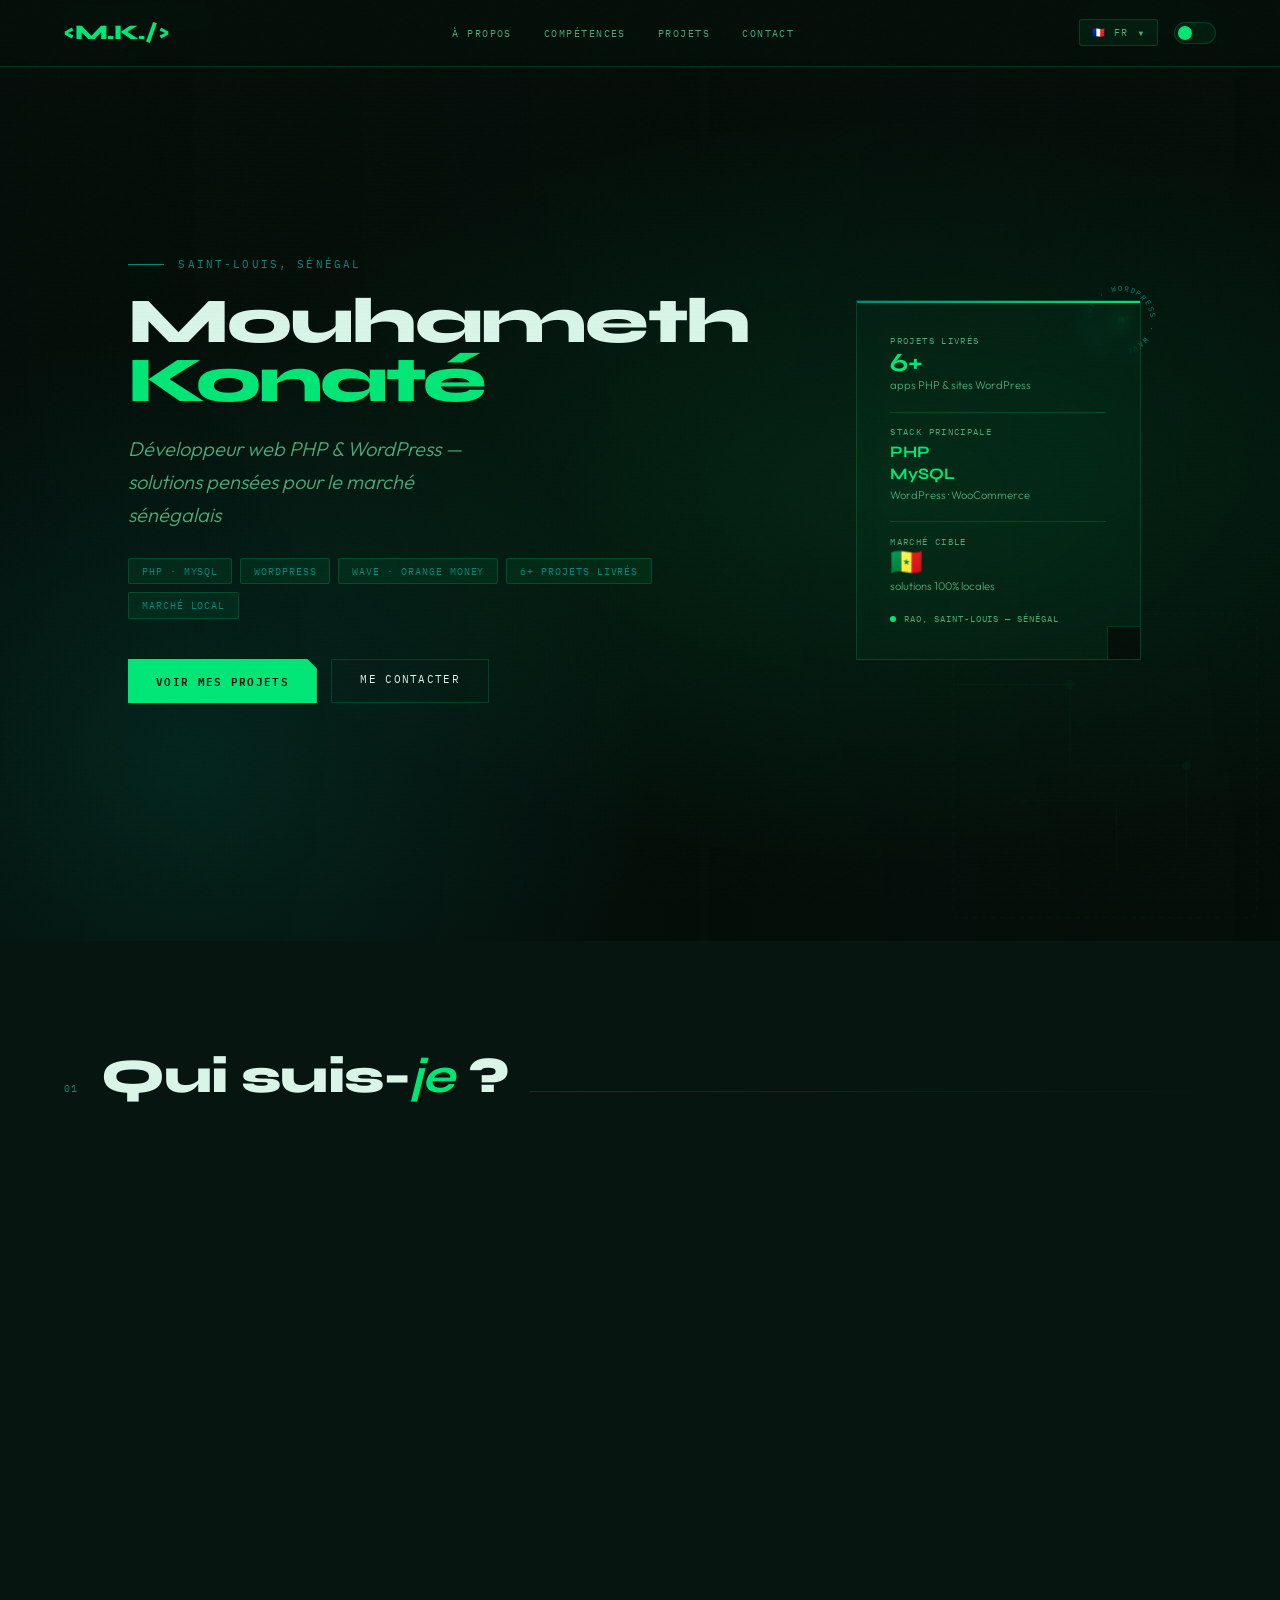
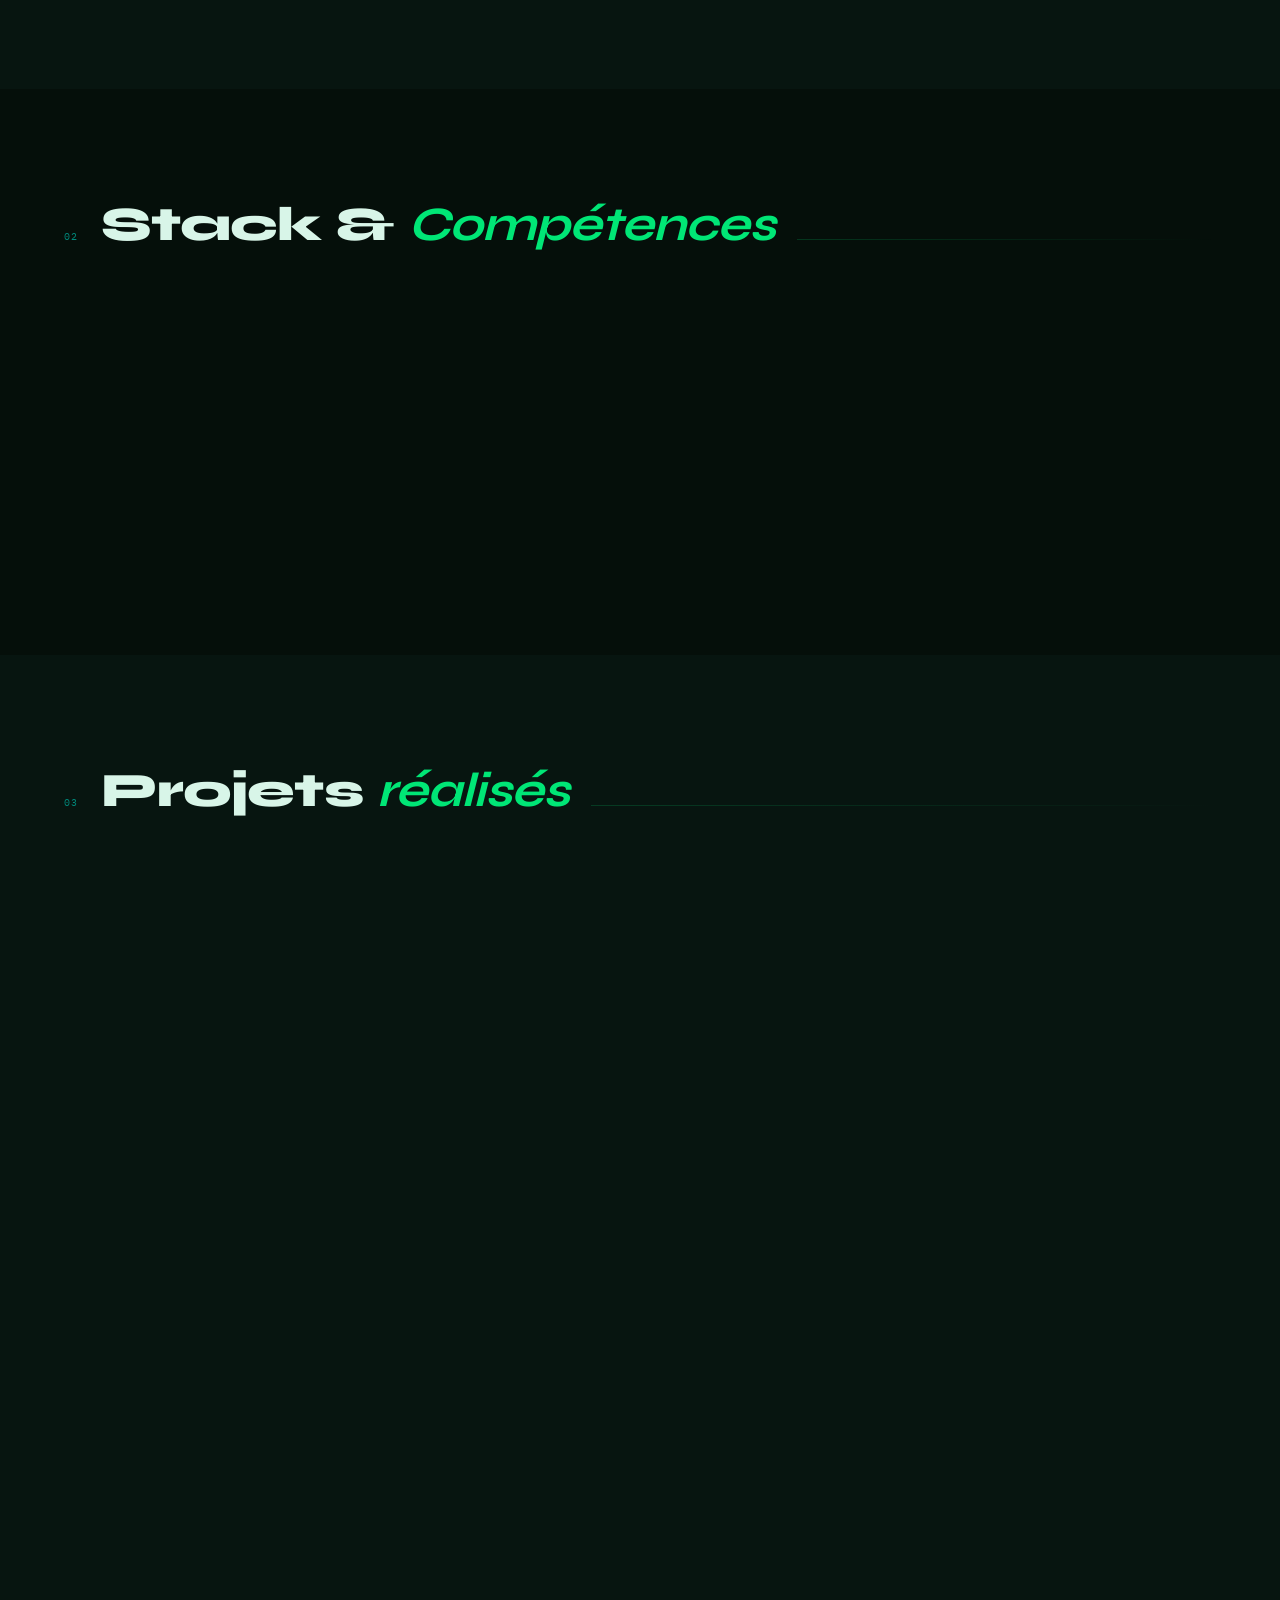
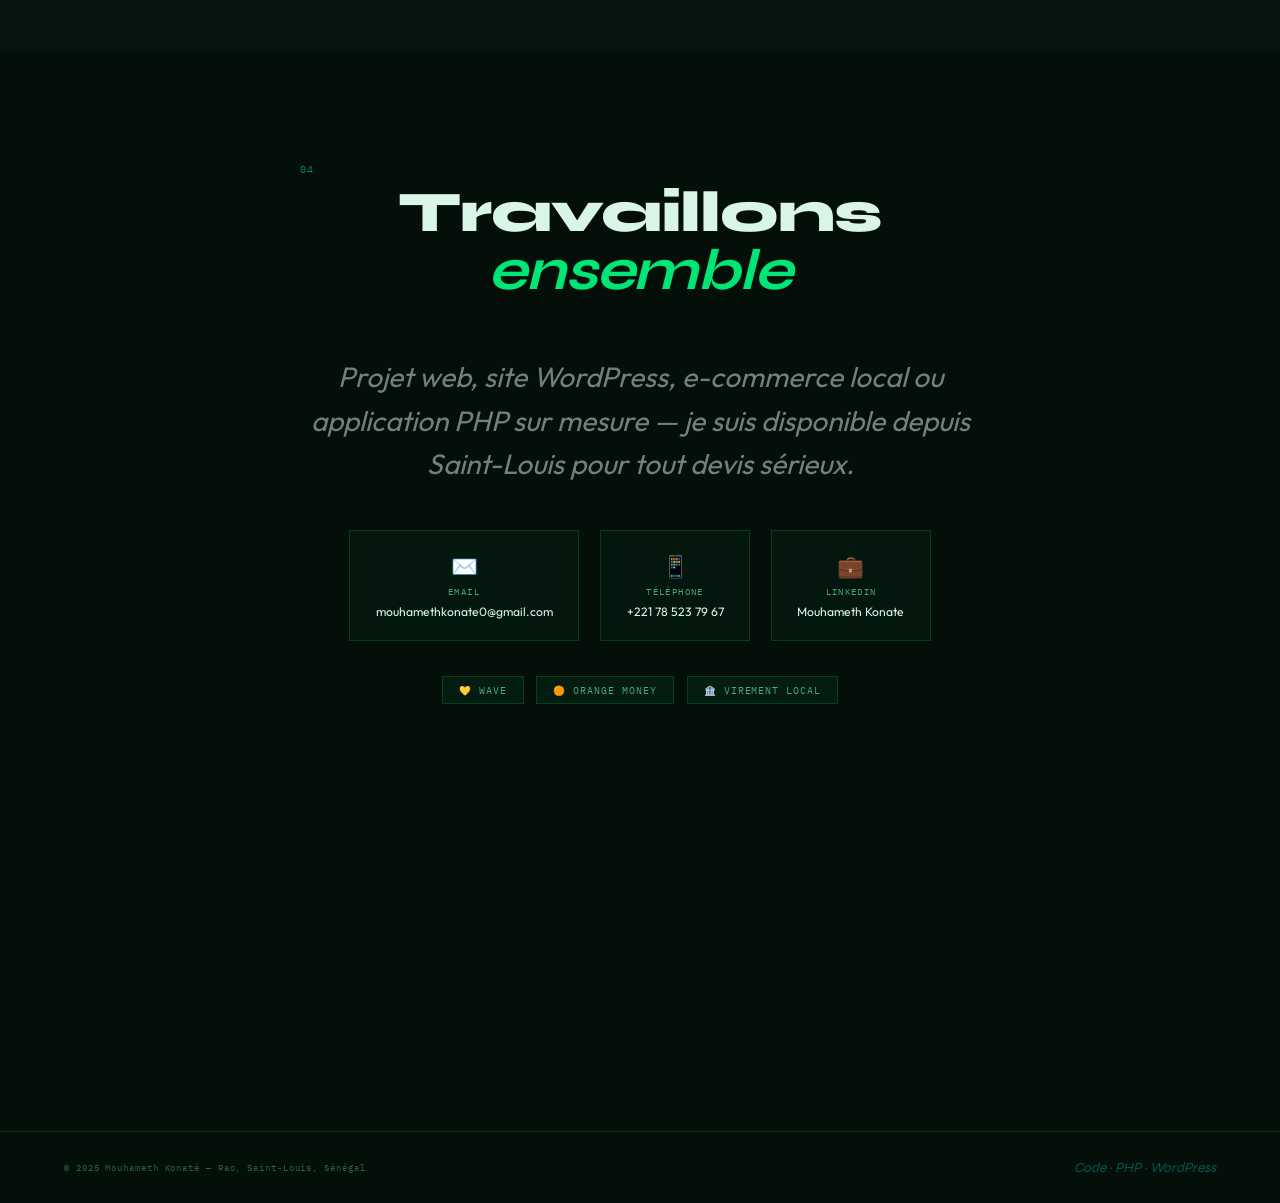
==== commit cbf6c286: "Update index.html" ====
--- a/index.html
+++ b/index.html
@@ -74,18 +74,10 @@
 
 *,*::before,*::after{margin:0;padding:0;box-sizing:border-box;}
 
-  a,button,.project-card,.domain-card,.lang-option,.lang-btn,
-  .theme-btn,.btn-primary,.btn-outline,.qr-download-btn{}
-}
 html{scroll-behavior:smooth;}
 body{background:var(--bg);color:var(--text);font-family:'Outfit',sans-serif;overflow-x:hidden;transition:background 0.4s,color 0.4s;}
 
-  a,button,.project-card,.domain-card,.lang-option,.lang-btn,
-  .theme-btn,.btn-primary,.btn-outline,.qr-download-btn{}
-}
 body::before{content:'';position:fixed;inset:0;background-image:url("data:image/svg+xml,%3Csvg viewBox='0 0 256 256' xmlns='http://www.w3.org/2000/svg'%3E%3Cfilter id='n'%3E%3CfeTurbulence type='fractalNoise' baseFrequency='0.9' numOctaves='4' stitchTiles='stitch'/%3E%3C/filter%3E%3Crect width='100%25' height='100%25' filter='url(%23n)' opacity='0.04'/%3E%3C/svg%3E");pointer-events:none;z-index:1000;opacity:0.25;}
-
-
 
 /* Glow BG */
 .bg-glow{position:fixed;top:20%;right:-10%;width:500px;height:500px;border-radius:50%;background:radial-gradient(circle,var(--glow) 0%,transparent 70%);pointer-events:none;z-index:0;}
@@ -290,12 +282,6 @@
 .footer-copy{font-family:'IBM Plex Mono', monospace;font-size:0.57rem;letter-spacing:0.1em;color:var(--text-muted);opacity:0.55;}
 .footer-sig{font-family:'Syne', sans-serif;font-size:0.86rem;font-style:italic;color:var(--accent2);opacity:0.6;}
 
-/* SWITCH PORTFOLIO BANNER */
-.switch-banner{background:var(--surface);border-bottom:1px solid var(--border);padding:0.55rem 4rem;display:flex;align-items:center;justify-content:space-between;}
-.switch-text{font-family:'IBM Plex Mono', monospace;font-size:0.58rem;letter-spacing:0.1em;text-transform:uppercase;color:var(--text-muted);}
-.switch-link{font-family:'IBM Plex Mono', monospace;font-size:0.58rem;letter-spacing:0.1em;text-transform:uppercase;color:var(--accent);text-decoration:none;border:1px solid var(--border);padding:0.3rem 0.8rem;transition:all 0.3s;}
-.switch-link:hover{background:var(--accent);color:#050F0A;}
-
 /* SWITCH BANNER */
 .switch-banner{background:var(--surface);border-bottom:1px solid var(--border);padding:0.52rem 4rem;display:flex;align-items:center;justify-content:space-between;}
 .switch-text{font-family:'IBM Plex Mono', monospace;font-size:0.57rem;letter-spacing:0.1em;text-transform:uppercase;color:var(--text-muted);}
@@ -330,7 +316,6 @@
   .projects-grid{grid-template-columns:1fr;}
   footer{flex-direction:column;gap:0.8rem;text-align:center;padding:1.5rem;}
   .switch-banner{padding:0.55rem 1.5rem;}
-  /* ── Hero mobile fixes ── */
   .hero-name{
     font-size: clamp(2rem, 11vw, 3rem);
     line-height: 1;
@@ -360,7 +345,6 @@
     font-size: 0.65rem;
     padding: 0.85rem 1rem;
   }
-
 }
 </style>
 </head>
@@ -660,7 +644,7 @@
         <span class="contact-method-label" data-i18n="ct_email">Email</span>
         <span class="contact-method-value">mouhamethkonate0@gmail.com</span>
       </a>
-      <a href="tel:+221XXXXXXXX" class="contact-method">
+      <a href="tel:+221785237967" class="contact-method">
         <span class="contact-method-icon">📱</span>
         <span class="contact-method-label" data-i18n="ct_phone">Téléphone</span>
         <span class="contact-method-value">+221 78 523 79 67</span>
@@ -870,46 +854,13 @@
 function reedsolomon(data,n){const g=genpoly(n),msg=[...data,...new Uint8Array(n)];for(let i=0;i<data.length;i++){const c=msg[i];if(c)for(let j=0;j<n;j++)msg[i+1+j]^=mul(c,g[j]);}return msg.slice(data.length);}
 
 /* ---- QR Version 8, ECC-M ---- */
-// Ver8-M: 2 blocks, each: 26 data cw + 22 ECC cw, total data=52 cw
 const VER=8, SIZE=49;
-const BLOCKS=[{dc:13,ec:22},{dc:13,ec:22}]; // 2 blocks x 13 data cw = 26? 
-// Correction: Ver8-M = 2 blocks of (c=60,k=26,r=22) — actually:
-// Ver8 total codewords=154, ECC-M: 2 blocks, each block: 60 total, 38 data, 22 ecc
-// Let me use correct values from spec
-// Ver8-M: Group1: 2 blocks of (60,38,22) — total data=76 cw, but ver8 has 154 total
-// Actually simpler: use qr-creator approach
-
-// Correct Ver 8, ECC-M: 
-// 2 error correction blocks, each: 22 EC codewords
-// Data codewords: 60 per block → 2 blocks → wrong
-// Let me use the real spec table:
-// Version 8, ECC M: 154 total cw, 2 blocks, each block: (60 total, 38 data, 22 ec)
-// Total data = 76, but we need padding to 151 bytes < 154... 
-
-// SIMPLER APPROACH: Use a URL-only QR (vCard URL) or phone number
-// which fits in version 2-3 and works reliably
-// Best: encode phone as tel: URI — guaranteed to work on all phones
-
-window.renderQR = function(text, canvas, px) {
-  px = px || 4;
-  // Use the qrcode-generator algorithm via data URL approach
-  // Since we can't use external libs, we use a reliable small-data approach:
-  // Encode just the phone number as tel: link — version 1, always works
-  try {
-    encodeQR(text, canvas, px);
-    return true;
-  } catch(e) {
-    console.error('QR error:', e);
-    return false;
-  }
-};
+const BLOCKS=[{dc:13,ec:22},{dc:13,ec:22}];
 
 function encodeQR(text, canvas, px) {
   const bytes = new TextEncoder().encode(text);
   const len = bytes.length;
   
-  // Pick version based on data length (ECC level M)
-  // Ver1=16, Ver2=28, Ver3=44, Ver4=64, Ver5=86, Ver6=108, Ver7=124, Ver8=154
   const VCAPS = [0,16,28,44,64,86,108,124,154,182,216];
   let ver = 0;
   for(let v=1; v<=10; v++){ if(VCAPS[v]>=len){ver=v;break;} }
@@ -917,7 +868,6 @@
   
   const sz = ver*4+17;
   
-  // ECC params per version (ECC-M)
   const ECC_PARAMS = {
     1:{dc:16,ec:10,blocks:1},2:{dc:28,ec:16,blocks:1},3:{dc:44,ec:26,blocks:1},
     4:{dc:64,ec:18,blocks:2},5:{dc:86,ec:24,blocks:2},6:{dc:108,ec:16,blocks:4},
@@ -927,24 +877,19 @@
   const {dc:DCAP, ec:ECPB, blocks:NBLOCKS} = ECC_PARAMS[ver];
   const dcPerBlock = Math.floor(DCAP/NBLOCKS);
 
-  // 1. Encode bits (byte mode)
   const bits = [];
   const push = (v,n) => { for(let i=n-1;i>=0;i--)bits.push((v>>i)&1); };
-  push(0b0100, 4);           // byte mode
-  push(len, len<256?8:16);   // char count
+  push(0b0100, 4);
+  push(len, len<256?8:16);
   bytes.forEach(b => push(b, 8));
-  // Terminator
   for(let i=0;i<4&&bits.length<DCAP*8;i++) bits.push(0);
   while(bits.length%8) bits.push(0);
-  // Pad bytes
   const pads=[0xEC,0x11]; let pi=0;
   while(bits.length<DCAP*8) push(pads[pi++%2], 8);
 
-  // 2. Data codewords
   const dcAll=[];
   for(let i=0;i<bits.length;i+=8){let v=0;for(let j=0;j<8;j++)v=(v<<1)|bits[i+j];dcAll.push(v);}
 
-  // 3. Split into blocks & compute ECC
   const dataBlocks=[], eccBlocks=[];
   for(let b=0;b<NBLOCKS;b++){
     const start=b*dcPerBlock, end=(b===NBLOCKS-1)?DCAP:start+dcPerBlock;
@@ -953,18 +898,15 @@
     eccBlocks.push(reedsolomon(blk, ECPB));
   }
 
-  // 4. Interleave
   const allCW=[];
   const maxDC=Math.max(...dataBlocks.map(b=>b.length));
   for(let i=0;i<maxDC;i++) dataBlocks.forEach(b=>{if(i<b.length)allCW.push(b[i]);});
   const maxEC=Math.max(...eccBlocks.map(b=>b.length));
   for(let i=0;i<maxEC;i++) eccBlocks.forEach(b=>{if(i<b.length)allCW.push(b[i]);});
 
-  // 5. Build matrix
   const M=Array.from({length:sz},()=>new Array(sz).fill(-1));
   const isFunc=(r,c)=>M[r]&&M[r][c]!==undefined&&M[r][c]!==-1;
 
-  // Finder patterns
   function finder(tr,tc){
     for(let r=-1;r<=7;r++) for(let c=-1;c<=7;c++){
       if(tr+r<0||tr+r>=sz||tc+c<0||tc+c>=sz) continue;
@@ -973,7 +915,6 @@
   }
   finder(0,0); finder(0,sz-7); finder(sz-7,0);
 
-  // Alignment patterns (ver>=2)
   const ALIGN_POS={1:[],2:[6,18],3:[6,22],4:[6,26],5:[6,30],6:[6,34],7:[6,22,38],8:[6,24,42],9:[6,28,46],10:[6,26,46]};
   const apos=ALIGN_POS[ver]||[];
   for(let i=0;i<apos.length;i++) for(let j=0;j<apos.length;j++){
@@ -984,18 +925,14 @@
     }
   }
 
-  // Timing
   for(let i=8;i<sz-8;i++){M[6][i]=M[6][i]===-1?i%2===0?1:0:M[6][i];M[i][6]=M[i][6]===-1?i%2===0?1:0:M[i][6];}
 
-  // Dark module
   M[4*ver+9][8]=1;
 
-  // Format info placeholders
   [0,1,2,3,4,5,7].forEach(i=>{M[8][i]=0;M[i][8]=0;});
   M[8][8]=0; M[7][8]=0;
   for(let i=0;i<8;i++){M[sz-1-i][8]=0;M[8][sz-8+i]=0;}
 
-  // 6. Place data bits
   const allBits=allCW.flatMap(cw=>Array.from({length:8},(_,i)=>(cw>>(7-i))&1));
   let bit=0; let going_up=true;
   for(let col=sz-1;col>=0;col-=2){
@@ -1012,29 +949,21 @@
   }
   for(let r=0;r<sz;r++) for(let c=0;c<sz;c++) if(M[r][c]===-1)M[r][c]=0;
 
-  // 7. Apply mask 0: (r+c)%2===0
   const MASK_FUNC=(r,c)=>(r+c)%2===0;
   for(let r=0;r<sz;r++) for(let c=0;c<sz;c++){
-    // Skip function modules (rough check)
     if(r<9&&c<9) continue; if(r<9&&c>=sz-8) continue; if(r>=sz-8&&c<9) continue;
     if(r===6||c===6) continue;
     if(MASK_FUNC(r,c)) M[r][c]^=1;
   }
 
-  // 8. Format string for mask 0, ECC-M → format bits = 0x5412 XOR 0x5412
-  const FORMAT_MASK0_ECCM = 0x5412 ^ 0x5412; // = 0 ... use lookup
-  // Correct: format data for ECC-M, mask 0 = 0b00_101 after BCH = 0x77C4... 
-  // Using precomputed: ECC-M=1(01), mask=0(000) → raw=01_000 → BCH(01000)
-  // Precomputed format string for ECC-M, mask 0: 101010000010010
-  const FMT=0b101010000010010; // ECC-M, mask 0, verified
+  const FMT=0b101010000010010;
   const fb=FMT.toString(2).padStart(15,'0').split('').map(Number);
   [0,1,2,3,4,5,7].forEach((c,i)=>{M[8][c]=fb[i];M[c][8]=fb[i];});
   M[8][8]=fb[7]; M[7][8]=fb[6];
   [sz-7,sz-6,sz-5,sz-4,sz-3,sz-2,sz-1].forEach((r,i)=>{M[r][8]=fb[i+8];});
   [sz-8,sz-7,sz-6,sz-5,sz-4,sz-3,sz-2].forEach((c,i)=>{M[8][c]=fb[i+8];});
-  M[sz-8][8]=1; // dark module
-
-  // 9. Draw on canvas
+  M[sz-8][8]=1;
+
   const quiet=4;
   canvas.width=canvas.height=(sz+quiet*2)*px;
   const ctx=canvas.getContext('2d');
@@ -1044,14 +973,25 @@
     if(M[r][c]) ctx.fillRect((quiet+c)*px,(quiet+r)*px,px,px);
 }
 
-})();
+function renderQR(text, canvas, px) {
+  px = px || 4;
+  try {
+    encodeQR(text, canvas, px);
+    return true;
+  } catch(e) {
+    console.error('QR error:', e);
+    return false;
+  }
+}
+
+window.renderQR = renderQR;
 
 function initQR(){
   const frame=document.querySelector('.qr-frame');
   const canvas=document.getElementById('qrCanvas');
   if(!frame||!canvas) return;
   const vcard=buildVCard(CONTACT);
-  if(!window.renderQR(vcard,canvas,4)){
+  if(!renderQR(vcard,canvas,4)){
     frame.innerHTML='<div style="font-size:0.7rem;color:var(--accent2);padding:1rem;text-align:center">QR non disponible</div>';
     return;
   }
@@ -1065,7 +1005,7 @@
     });
   }
 }
-initQR();
+
 initQR();
 
 /* ===== HAMBURGER MENU ===== */
@@ -1089,19 +1029,13 @@
 });
 drawerClose.addEventListener('click', closeDrawer);
 
-// Fermer si on clique en dehors du drawer
 navDrawer.addEventListener('click', e => {
   if(e.target === navDrawer) closeDrawer();
 });
 
-// Fermer sur Escape
 document.addEventListener('keydown', e => {
   if(e.key === 'Escape') closeDrawer();
 });
-
-// Mettre à jour les liens du drawer lors des changements de langue
-const _origApplyLang = applyLang;
-// (applyLang met déjà à jour tous les [data-i18n] dont ceux du drawer)
 
 /* Restore lang */
 const sl=localStorage.getItem('lang');
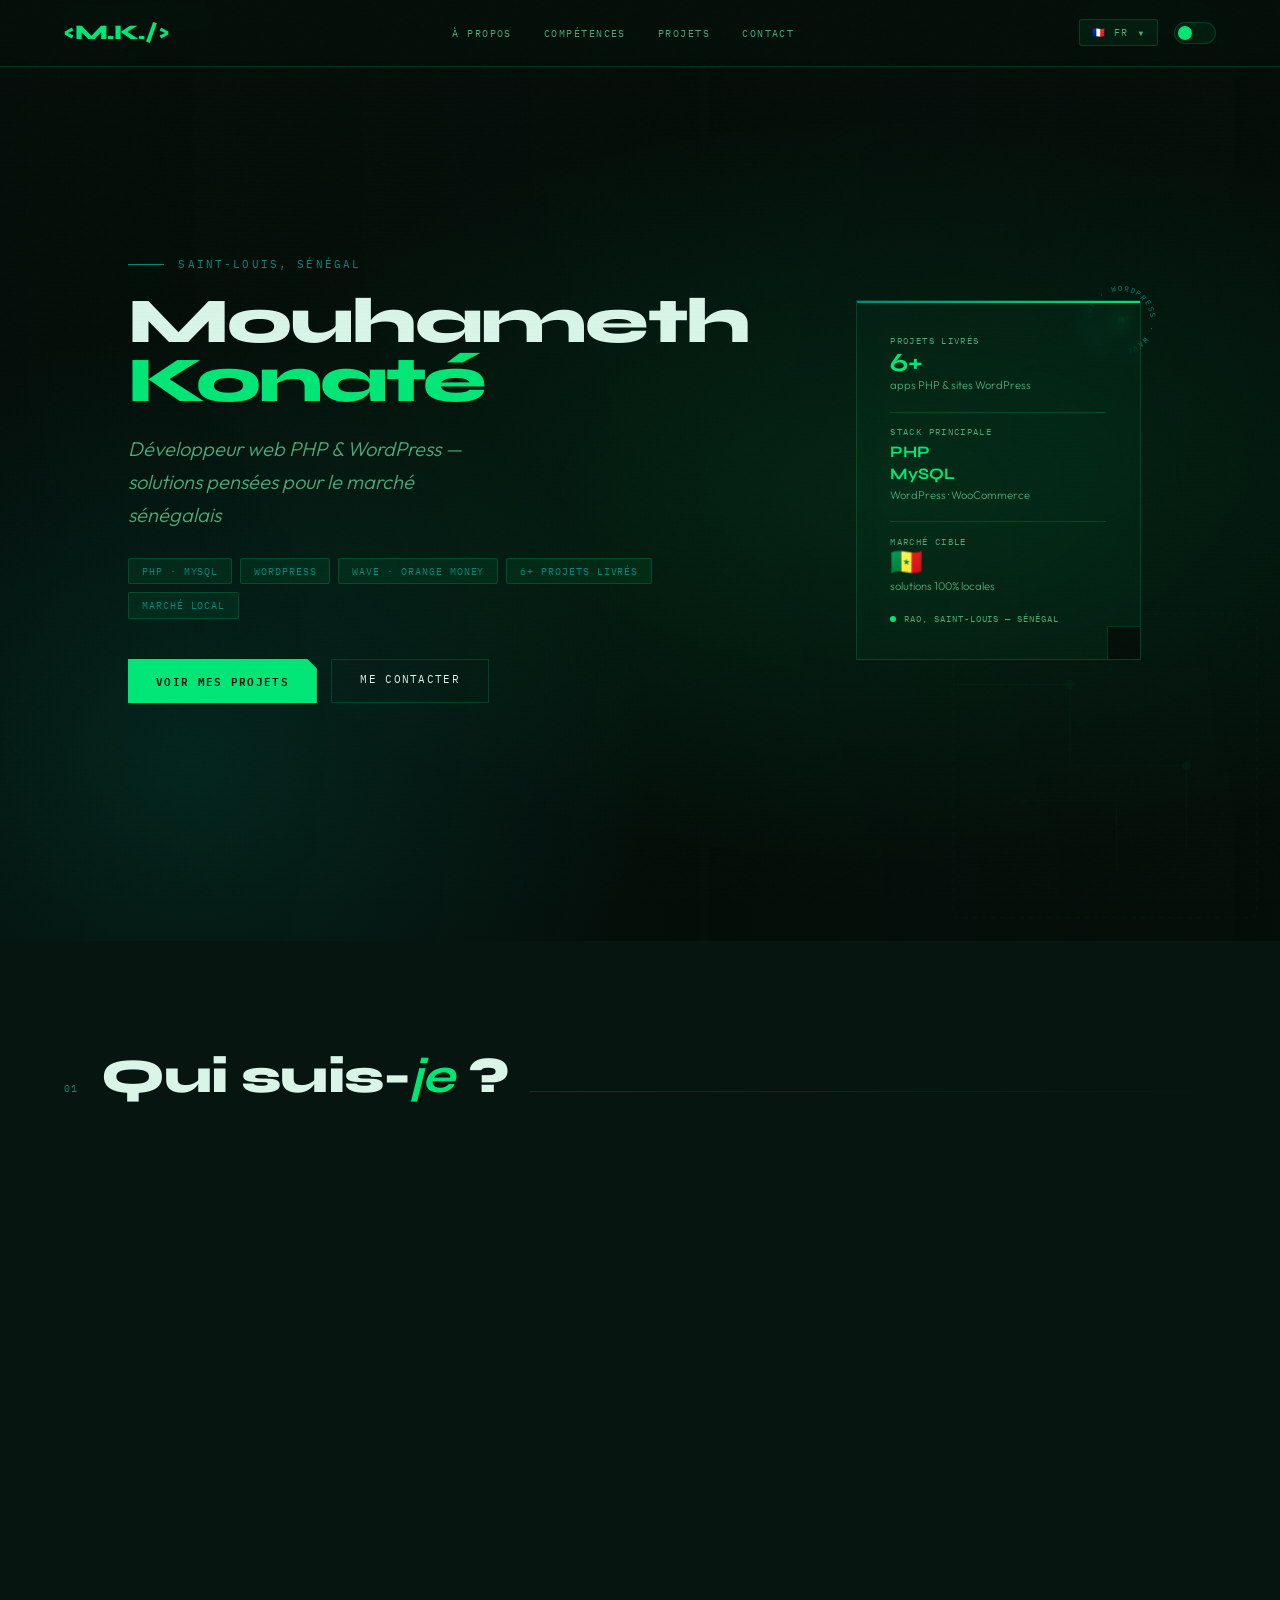
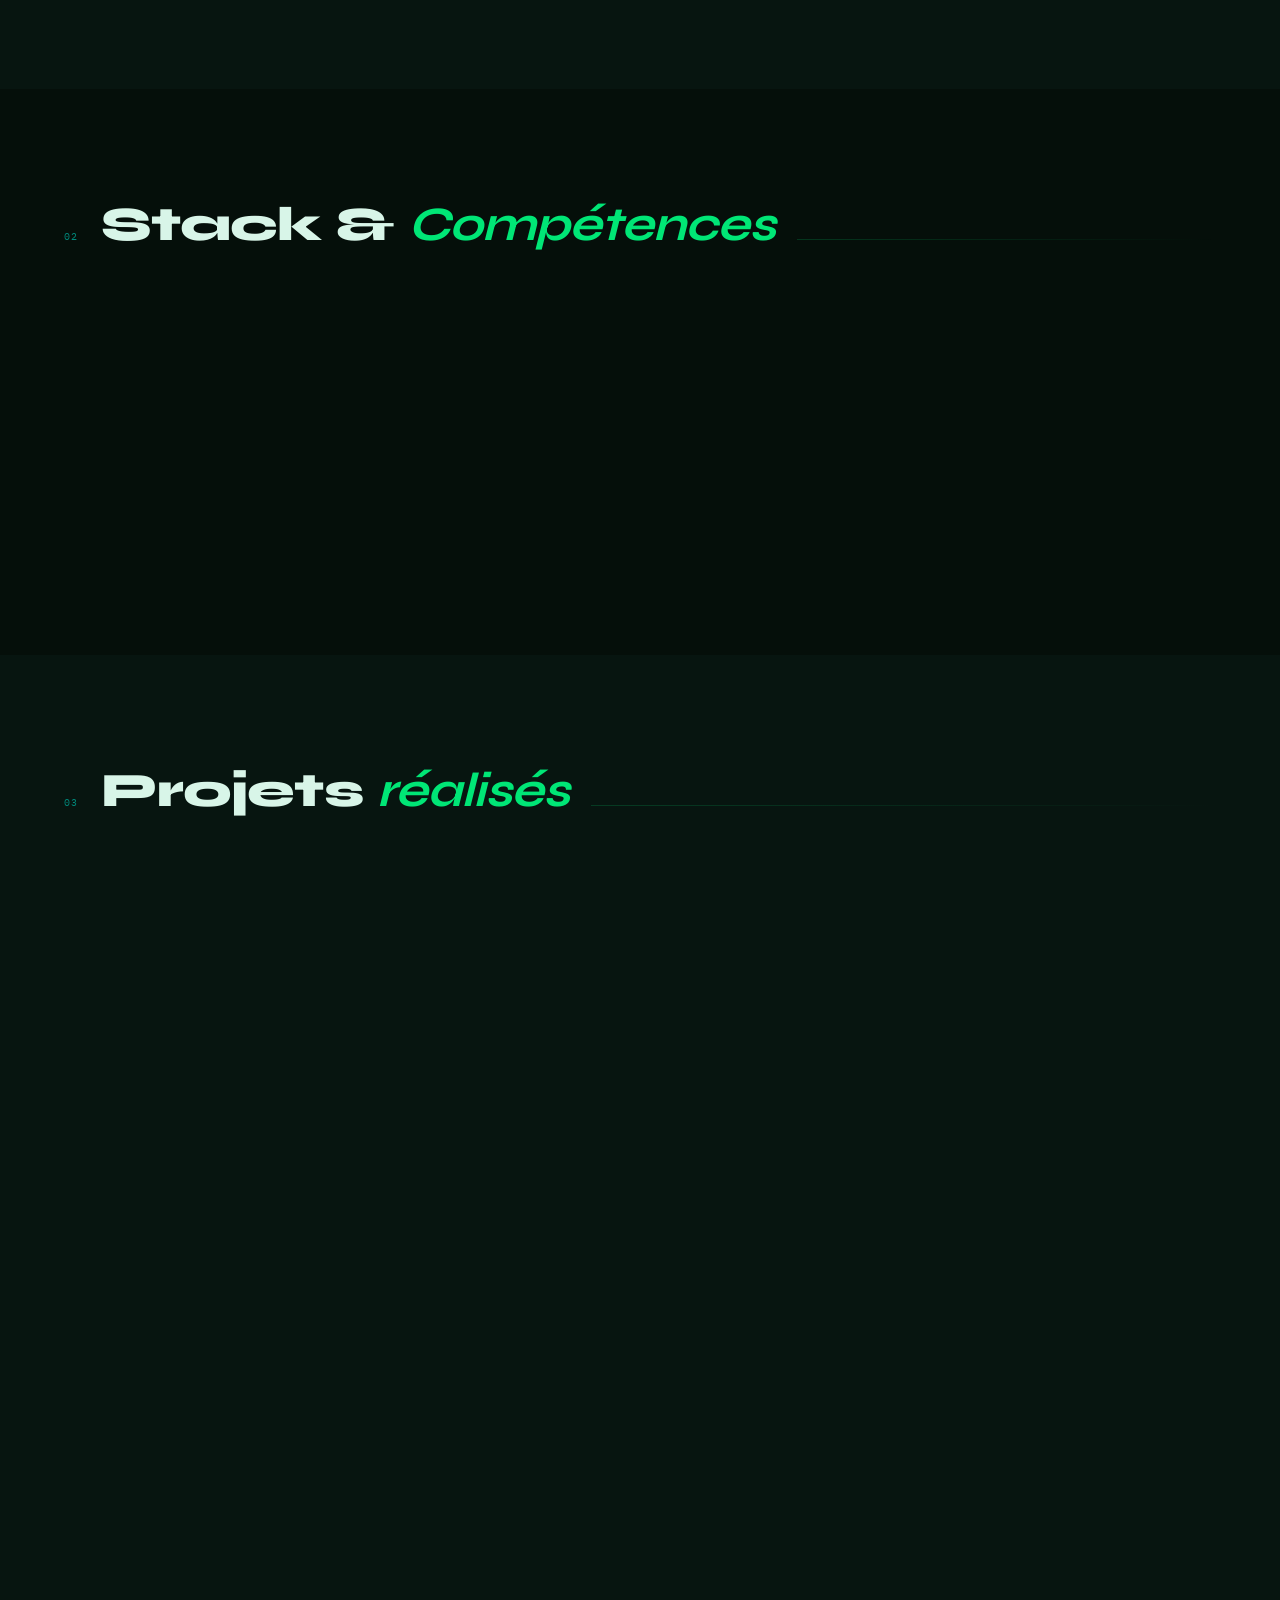
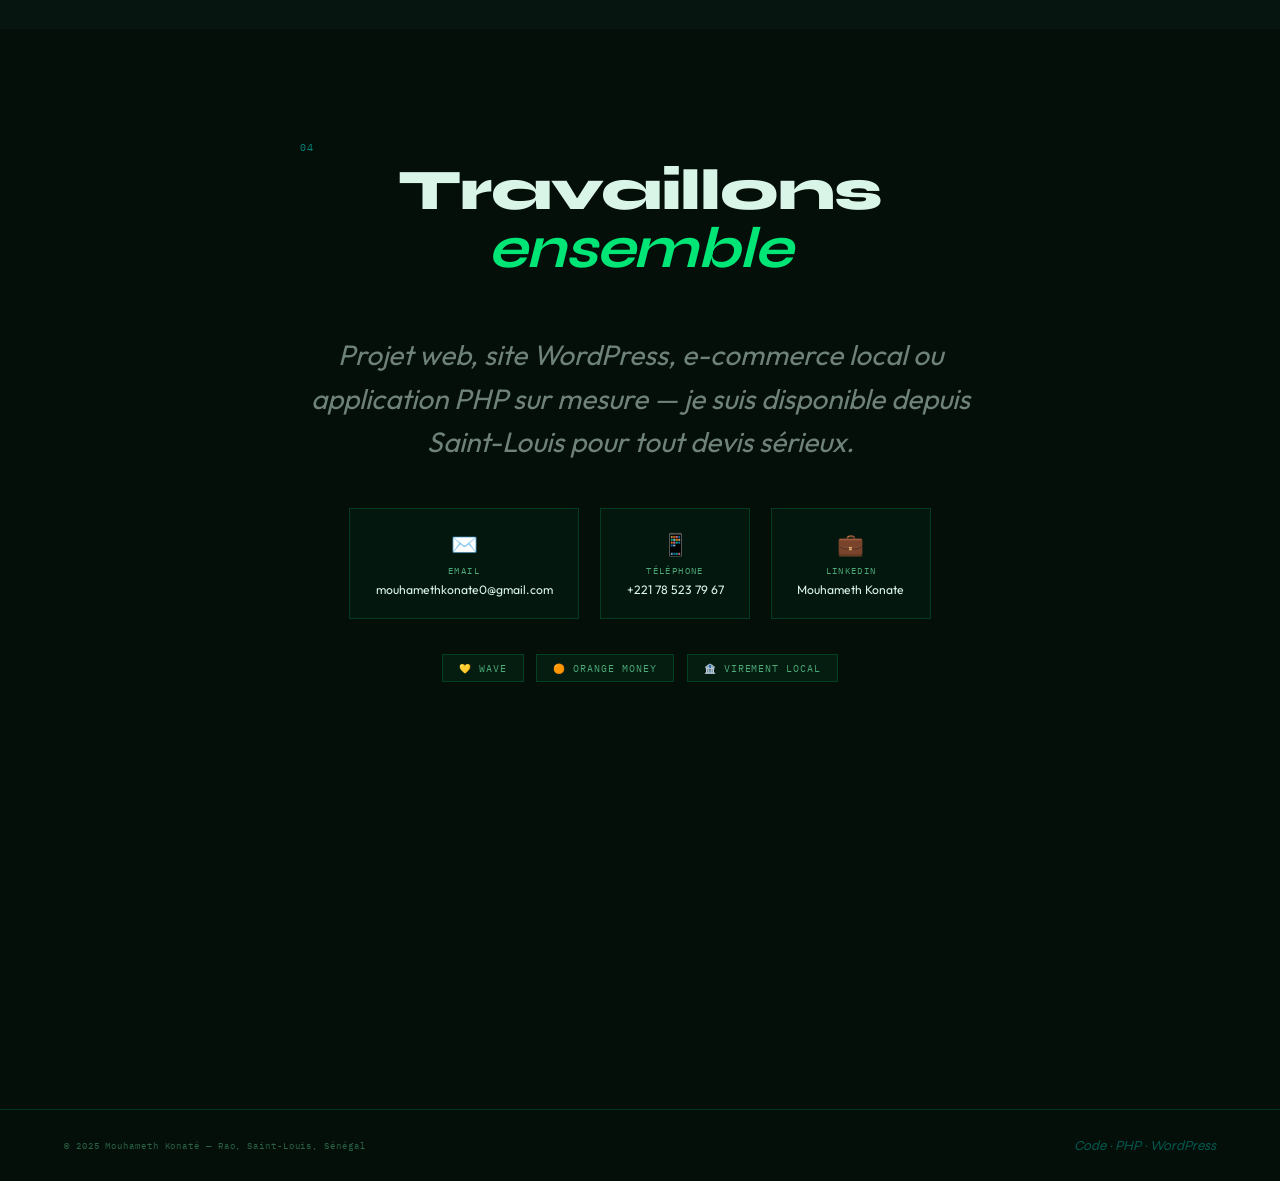
==== commit de90debb: "Update index.html" ====
--- a/index.html
+++ b/index.html
@@ -3,9 +3,8 @@
 <head>
 <meta charset="UTF-8">
 <meta name="viewport" content="width=device-width, initial-scale=1.0">
-  <link rel="icon" type="image/svg+xml" href="[data-uri]">
-
-<title>Mouhameth Konaté — Développeur Web PHP & WordPress</title>
+<link rel="icon" type="image/svg+xml" href="[data-uri]">
+<title>Mouhameth Konaté — Développeur Web PHP &amp; WordPress</title>
 <link rel="preconnect" href="https://fonts.googleapis.com">
 <link rel="preconnect" href="https://fonts.gstatic.com" crossorigin>
 <link href="https://fonts.googleapis.com/css2?family=Syne:wght@400;500;600;700;800&family=IBM+Plex+Mono:wght@300;400;500&family=Outfit:wght@300;400;500;600&family=Noto+Sans+Arabic:wght@300;400;500;700&display=swap" rel="stylesheet">
@@ -57,7 +56,7 @@
   --glow: rgba(0,230,118,0.05);
 }
 
-/* Arabic */
+/* Arabic font */
 [lang="ar"] body,[lang="ar"] p,
 [lang="ar"] h1,[lang="ar"] h2,[lang="ar"] h3,
 [lang="ar"] .hero-title,[lang="ar"] .domain-desc,
@@ -72,73 +71,36 @@
 [dir="rtl"] .domain-card:hover { border-right-color:var(--accent);transform:translateX(-5px); }
 [dir="rtl"] .skill-fill { transform-origin:right; }
 
-*,*::before,*::after{margin:0;padding:0;box-sizing:border-box;}
-
-html{scroll-behavior:smooth;}
-body{background:var(--bg);color:var(--text);font-family:'Outfit',sans-serif;overflow-x:hidden;transition:background 0.4s,color 0.4s;}
-
-body::before{content:'';position:fixed;inset:0;background-image:url("data:image/svg+xml,%3Csvg viewBox='0 0 256 256' xmlns='http://www.w3.org/2000/svg'%3E%3Cfilter id='n'%3E%3CfeTurbulence type='fractalNoise' baseFrequency='0.9' numOctaves='4' stitchTiles='stitch'/%3E%3C/filter%3E%3Crect width='100%25' height='100%25' filter='url(%23n)' opacity='0.04'/%3E%3C/svg%3E");pointer-events:none;z-index:1000;opacity:0.25;}
+/* RESET — BUG CORRIGÉ: blocs orphelins retirés */
+*,*::before,*::after { margin:0; padding:0; box-sizing:border-box; }
+html { scroll-behavior:smooth; }
+body { background:var(--bg);color:var(--text);font-family:'Outfit',sans-serif;overflow-x:hidden;transition:background 0.4s,color 0.4s; }
+
+/* Grain overlay */
+body::before {
+  content:'';position:fixed;inset:0;
+  background-image:url("data:image/svg+xml,%3Csvg viewBox='0 0 256 256' xmlns='http://www.w3.org/2000/svg'%3E%3Cfilter id='n'%3E%3CfeTurbulence type='fractalNoise' baseFrequency='0.9' numOctaves='4' stitchTiles='stitch'/%3E%3C/filter%3E%3Crect width='100%25' height='100%25' filter='url(%23n)' opacity='0.04'/%3E%3C/svg%3E");
+  pointer-events:none;z-index:1000;opacity:0.25;
+}
+
+/* Scanline */
+body::after {
+  content:'';position:fixed;inset:0;
+  background:repeating-linear-gradient(0deg,transparent,transparent 3px,rgba(0,230,118,0.012) 3px,rgba(0,230,118,0.012) 4px);
+  pointer-events:none;z-index:999;
+}
 
 /* Glow BG */
 .bg-glow{position:fixed;top:20%;right:-10%;width:500px;height:500px;border-radius:50%;background:radial-gradient(circle,var(--glow) 0%,transparent 70%);pointer-events:none;z-index:0;}
 .bg-glow2{position:fixed;bottom:-5%;left:-5%;width:400px;height:400px;border-radius:50%;background:radial-gradient(circle,var(--glow) 0%,transparent 70%);pointer-events:none;z-index:0;}
 
-/* Scanline */
-body::after{content:'';position:fixed;inset:0;background:repeating-linear-gradient(0deg,transparent,transparent 3px,rgba(0,230,118,0.012) 3px,rgba(0,230,118,0.012) 4px);pointer-events:none;z-index:999;}
-
 /* NAV */
 nav{position:fixed;top:0;left:0;right:0;z-index:200;display:flex;justify-content:space-between;align-items:center;padding:1.2rem 4rem;background:var(--nav-bg);backdrop-filter:blur(14px);border-bottom:1px solid var(--border);transition:background 0.4s,border-color 0.4s;}
-.nav-logo{font-family:'Syne', sans-serif;font-size:1.3rem;font-weight:900;letter-spacing:-0.02em;color:var(--accent);text-decoration:none;}
+.nav-logo{font-family:'Syne',sans-serif;font-size:1.3rem;font-weight:900;letter-spacing:-0.02em;color:var(--accent);text-decoration:none;}
 .nav-center{display:flex;gap:2rem;}
-.nav-center a{font-family:'IBM Plex Mono', monospace;font-size:0.65rem;letter-spacing:0.14em;text-transform:uppercase;color:var(--text-muted);text-decoration:none;transition:color 0.3s;}
+.nav-center a{font-family:'IBM Plex Mono',monospace;font-size:0.65rem;letter-spacing:0.14em;text-transform:uppercase;color:var(--text-muted);text-decoration:none;transition:color 0.3s;}
 .nav-center a:hover{color:var(--accent);}
 .nav-right{display:flex;align-items:center;gap:1rem;}
-
-/* Hamburger button */
-.hamburger{
-  display:none;flex-direction:column;justify-content:center;gap:5px;
-  width:36px;height:36px;padding:6px;
-  background:var(--surface);border:1px solid var(--border);border-radius:3px;
-  cursor:pointer;transition:all 0.3s;flex-shrink:0;
-}
-.hamburger span{
-  display:block;width:100%;height:1.5px;
-  background:var(--accent);border-radius:2px;
-  transition:all 0.3s;transform-origin:center;
-}
-.hamburger.open span:nth-child(1){transform:translateY(6.5px) rotate(45deg);}
-.hamburger.open span:nth-child(2){opacity:0;transform:scaleX(0);}
-.hamburger.open span:nth-child(3){transform:translateY(-6.5px) rotate(-45deg);}
-
-/* Mobile nav drawer */
-.nav-drawer{
-  display:none;
-  position:fixed;top:0;left:0;right:0;bottom:0;z-index:190;
-  background:var(--nav-bg);backdrop-filter:blur(20px);
-  flex-direction:column;align-items:center;justify-content:center;gap:2.5rem;
-  padding:2rem;
-  opacity:0;visibility:hidden;transition:opacity 0.3s,visibility 0.3s;
-}
-.nav-drawer.open{opacity:1;visibility:visible;}
-.nav-drawer a{
-  font-family:'IBM Plex Mono',monospace;
-  font-size:1.1rem;letter-spacing:0.15em;text-transform:uppercase;
-  color:var(--text-muted);text-decoration:none;
-  transition:color 0.3s,transform 0.3s;
-  transform:translateY(10px);opacity:0;
-}
-.nav-drawer.open a{transform:translateY(0);opacity:1;}
-.nav-drawer.open a:nth-child(1){transition-delay:0.05s;}
-.nav-drawer.open a:nth-child(2){transition-delay:0.1s;}
-.nav-drawer.open a:nth-child(3){transition-delay:0.15s;}
-.nav-drawer.open a:nth-child(4){transition-delay:0.2s;}
-.nav-drawer a:hover{color:var(--accent);}
-.nav-drawer-close{
-  position:absolute;top:1.5rem;right:1.5rem;
-  font-family:'IBM Plex Mono',monospace;font-size:0.6rem;
-  letter-spacing:0.12em;text-transform:uppercase;
-  color:var(--text-muted);background:none;border:none;cursor:pointer;
-}
 
 /* Theme toggle */
 .theme-btn{width:42px;height:22px;background:var(--surface);border:1px solid var(--border);border-radius:11px;cursor:pointer;position:relative;flex-shrink:0;transition:background 0.3s;}
@@ -147,14 +109,14 @@
 
 /* Lang dropdown */
 .lang-dropdown{position:relative;}
-.lang-btn{display:flex;align-items:center;gap:0.5rem;padding:0.38rem 0.8rem;background:var(--surface);border:1px solid var(--border);border-radius:3px;cursor:pointer;font-family:'IBM Plex Mono', monospace;font-size:0.63rem;letter-spacing:0.1em;text-transform:uppercase;color:var(--text-muted);transition:all 0.3s;user-select:none;}
+.lang-btn{display:flex;align-items:center;gap:0.5rem;padding:0.38rem 0.8rem;background:var(--surface);border:1px solid var(--border);border-radius:3px;cursor:pointer;font-family:'IBM Plex Mono',monospace;font-size:0.63rem;letter-spacing:0.1em;text-transform:uppercase;color:var(--text-muted);transition:all 0.3s;user-select:none;}
 .lang-btn:hover,.lang-dropdown.open .lang-btn{border-color:var(--accent);color:var(--accent);}
 .lang-btn .chevron{font-size:0.5rem;transition:transform 0.3s;margin-left:2px;}
 .lang-dropdown.open .chevron{transform:rotate(180deg);}
 .lang-menu{position:absolute;top:calc(100% + 8px);right:0;background:var(--dropdown-bg);border:1px solid var(--border);border-radius:4px;overflow:hidden;min-width:155px;box-shadow:0 12px 40px rgba(0,0,0,0.3);opacity:0;visibility:hidden;transform:translateY(-6px);transition:all 0.25s ease;z-index:300;}
 [dir="rtl"] .lang-menu{right:auto;left:0;}
 .lang-dropdown.open .lang-menu{opacity:1;visibility:visible;transform:translateY(0);}
-.lang-option{display:flex;align-items:center;gap:0.75rem;padding:0.65rem 1rem;cursor:pointer;font-family:'IBM Plex Mono', monospace;font-size:0.63rem;letter-spacing:0.08em;color:var(--text-muted);transition:background 0.2s,color 0.2s;border-bottom:1px solid var(--border);}
+.lang-option{display:flex;align-items:center;gap:0.75rem;padding:0.65rem 1rem;cursor:pointer;font-family:'IBM Plex Mono',monospace;font-size:0.63rem;letter-spacing:0.08em;color:var(--text-muted);transition:background 0.2s,color 0.2s;border-bottom:1px solid var(--border);}
 .lang-option:last-child{border-bottom:none;}
 .lang-option:hover{background:var(--dropdown-hover);color:var(--text);}
 .lang-option.active{color:var(--accent);}
@@ -162,30 +124,52 @@
 .lang-option .lang-name{flex:1;}
 .lang-option .lang-native{font-size:0.58rem;opacity:0.6;}
 
+/* Hamburger */
+.hamburger{display:none;flex-direction:column;justify-content:center;gap:5px;width:36px;height:36px;padding:6px;background:var(--surface);border:1px solid var(--border);border-radius:3px;cursor:pointer;transition:all 0.3s;flex-shrink:0;}
+.hamburger span{display:block;width:100%;height:1.5px;background:var(--accent);border-radius:2px;transition:all 0.3s;transform-origin:center;}
+.hamburger.open span:nth-child(1){transform:translateY(6.5px) rotate(45deg);}
+.hamburger.open span:nth-child(2){opacity:0;transform:scaleX(0);}
+.hamburger.open span:nth-child(3){transform:translateY(-6.5px) rotate(-45deg);}
+
+/* Mobile drawer */
+.nav-drawer{display:none;position:fixed;top:0;left:0;right:0;bottom:0;z-index:190;background:var(--nav-bg);backdrop-filter:blur(20px);flex-direction:column;align-items:center;justify-content:center;gap:2.5rem;padding:2rem;opacity:0;visibility:hidden;transition:opacity 0.3s,visibility 0.3s;}
+.nav-drawer.open{opacity:1;visibility:visible;}
+.nav-drawer a{font-family:'IBM Plex Mono',monospace;font-size:1.1rem;letter-spacing:0.15em;text-transform:uppercase;color:var(--text-muted);text-decoration:none;transition:color 0.3s,transform 0.3s;transform:translateY(10px);opacity:0;}
+.nav-drawer.open a{transform:translateY(0);opacity:1;}
+.nav-drawer.open a:nth-child(2){transition-delay:0.05s;}
+.nav-drawer.open a:nth-child(3){transition-delay:0.1s;}
+.nav-drawer.open a:nth-child(4){transition-delay:0.15s;}
+.nav-drawer.open a:nth-child(5){transition-delay:0.2s;}
+.nav-drawer a:hover{color:var(--accent);}
+.nav-drawer-close{position:absolute;top:1.5rem;right:1.5rem;font-family:'IBM Plex Mono',monospace;font-size:0.6rem;letter-spacing:0.12em;text-transform:uppercase;color:var(--text-muted);background:none;border:none;cursor:pointer;}
+
+/* SWITCH BANNER */
+.switch-banner{background:var(--surface);border-bottom:1px solid var(--border);padding:0.52rem 4rem;display:flex;align-items:center;justify-content:space-between;}
+.switch-text{font-family:'IBM Plex Mono',monospace;font-size:0.57rem;letter-spacing:0.1em;text-transform:uppercase;color:var(--text-muted);}
+.switch-link{font-family:'IBM Plex Mono',monospace;font-size:0.57rem;letter-spacing:0.1em;text-transform:uppercase;color:var(--accent);text-decoration:none;border:1px solid var(--border);padding:0.28rem 0.75rem;transition:all 0.3s;}
+.switch-link:hover{background:var(--accent);color:#050F0A;}
+
 /* HERO */
 .hero{min-height:100vh;display:grid;grid-template-columns:1fr 1fr;position:relative;overflow:hidden;padding-top:75px;}
 .hero-bg{position:absolute;inset:0;background-size:cover;background-position:center top;background-repeat:no-repeat;}
 .hero-bg::before{content:'';position:absolute;inset:0;background:linear-gradient(to right,rgba(5,15,10,0.88) 0%,rgba(5,15,10,0.6) 55%,rgba(5,15,10,0.82) 100%),var(--hero-grad);transition:background 0.4s;}
 [data-theme="light"] .hero-bg::before{background:linear-gradient(to right,rgba(243,250,246,0.9) 0%,rgba(243,250,246,0.65) 55%,rgba(243,250,246,0.85) 100%),var(--hero-grad);}
 .hero-bg-grad{position:absolute;inset:0;background:var(--hero-grad);pointer-events:none;}
-
-/* Circuit decoration */
 .circuit{position:absolute;bottom:0;right:0;width:350px;height:350px;opacity:0.06;}
 [data-theme="light"] .circuit{opacity:0.04;}
-
 .hero-left{display:flex;flex-direction:column;justify-content:center;padding:5rem 4rem 4rem;position:relative;z-index:2;}
-.hero-eyebrow{font-family:'IBM Plex Mono', monospace;font-size:0.67rem;letter-spacing:0.2em;text-transform:uppercase;color:var(--accent2);margin-bottom:1.4rem;display:flex;align-items:center;gap:0.9rem;animation:fadeInLeft 0.8s 0.3s both;}
+.hero-eyebrow{font-family:'IBM Plex Mono',monospace;font-size:0.67rem;letter-spacing:0.2em;text-transform:uppercase;color:var(--accent2);margin-bottom:1.4rem;display:flex;align-items:center;gap:0.9rem;animation:fadeInLeft 0.8s 0.3s both;}
 .hero-eyebrow::before{content:'';display:block;width:36px;height:1px;background:var(--accent2);}
-.hero-name{font-family:'Syne', sans-serif;font-size:clamp(2.8rem,5vw,5.2rem);font-weight:900;line-height:0.92;letter-spacing:-0.03em;color:var(--text);animation:fadeInLeft 0.8s 0.5s both;}
+.hero-name{font-family:'Syne',sans-serif;font-size:clamp(2.8rem,5vw,5.2rem);font-weight:900;line-height:0.92;letter-spacing:-0.03em;color:var(--text);animation:fadeInLeft 0.8s 0.5s both;}
 .hero-name span{color:var(--accent);display:block;font-weight:800;letter-spacing:-0.04em;}
-.hero-title{font-family:'Outfit', sans-serif;font-size:clamp(0.9rem,1.7vw,1.25rem);font-weight:300;font-style:italic;color:var(--text-muted);margin:1.3rem 0 1.7rem;max-width:380px;line-height:1.65;animation:fadeInLeft 0.8s 0.65s both;}
+.hero-title{font-family:'Outfit',sans-serif;font-size:clamp(0.9rem,1.7vw,1.25rem);font-weight:300;font-style:italic;color:var(--text-muted);margin:1.3rem 0 1.7rem;max-width:380px;line-height:1.65;animation:fadeInLeft 0.8s 0.65s both;}
 .hero-tags{display:flex;flex-wrap:wrap;gap:0.5rem;margin-bottom:2.5rem;animation:fadeInLeft 0.8s 0.8s both;}
-.tag{font-family:'IBM Plex Mono', monospace;font-size:0.6rem;letter-spacing:0.1em;text-transform:uppercase;padding:0.35rem 0.8rem;border:1px solid var(--border);color:var(--accent2);border-radius:2px;background:var(--tag-bg);transition:all 0.3s;}
+.tag{font-family:'IBM Plex Mono',monospace;font-size:0.6rem;letter-spacing:0.1em;text-transform:uppercase;padding:0.35rem 0.8rem;border:1px solid var(--border);color:var(--accent2);border-radius:2px;background:var(--tag-bg);transition:all 0.3s;}
 .tag:hover{background:var(--accent);color:#050F0A;}
 .hero-cta{display:flex;gap:0.9rem;flex-wrap:wrap;animation:fadeInLeft 0.8s 0.95s both;}
-.btn-primary{font-family:'IBM Plex Mono', monospace;font-size:0.68rem;letter-spacing:0.12em;text-transform:uppercase;padding:0.8rem 1.75rem;background:var(--accent);color:#050F0A;border:none;cursor:pointer;text-decoration:none;font-weight:600;clip-path:polygon(0 0,calc(100% - 10px) 0,100% 10px,100% 100%,0 100%);transition:all 0.3s;}
+.btn-primary{font-family:'IBM Plex Mono',monospace;font-size:0.68rem;letter-spacing:0.12em;text-transform:uppercase;padding:0.8rem 1.75rem;background:var(--accent);color:#050F0A;border:none;cursor:pointer;text-decoration:none;font-weight:600;clip-path:polygon(0 0,calc(100% - 10px) 0,100% 10px,100% 100%,0 100%);transition:all 0.3s;}
 .btn-primary:hover{background:var(--accent2);color:#D8F5E8;transform:translateY(-2px);}
-.btn-outline{font-family:'IBM Plex Mono', monospace;font-size:0.68rem;letter-spacing:0.12em;text-transform:uppercase;padding:0.8rem 1.75rem;background:transparent;color:var(--text);border:1px solid var(--border);cursor:pointer;text-decoration:none;transition:all 0.3s;}
+.btn-outline{font-family:'IBM Plex Mono',monospace;font-size:0.68rem;letter-spacing:0.12em;text-transform:uppercase;padding:0.8rem 1.75rem;background:transparent;color:var(--text);border:1px solid var(--border);cursor:pointer;text-decoration:none;transition:all 0.3s;}
 .btn-outline:hover{border-color:var(--accent);color:var(--accent);}
 
 /* Hero right */
@@ -197,19 +181,19 @@
 .hero-card-inner::before{content:'';position:absolute;top:0;left:0;width:100%;height:2px;background:linear-gradient(90deg,var(--accent2),var(--accent));}
 .hero-card-corner{position:absolute;bottom:-1px;right:-1px;width:34px;height:34px;border-left:1px solid var(--border);border-top:1px solid var(--border);background:var(--bg);transition:background 0.4s;}
 .stat-row{margin-bottom:1.2rem;}
-.stat-label{font-family:'IBM Plex Mono', monospace;font-size:0.56rem;letter-spacing:0.15em;text-transform:uppercase;color:var(--text-muted);margin-bottom:0.22rem;}
-.stat-value{font-family:'Syne', sans-serif;font-size:1.65rem;font-weight:700;color:var(--accent);line-height:1;}
+.stat-label{font-family:'IBM Plex Mono',monospace;font-size:0.56rem;letter-spacing:0.15em;text-transform:uppercase;color:var(--text-muted);margin-bottom:0.22rem;}
+.stat-value{font-family:'Syne',sans-serif;font-size:1.65rem;font-weight:700;color:var(--accent);line-height:1;}
 .stat-sub{font-size:0.7rem;color:var(--text-muted);margin-top:0.15rem;font-weight:300;}
 .divider{height:1px;background:var(--border);margin:0.85rem 0;}
-.location-tag{display:flex;align-items:center;gap:0.5rem;font-family:'IBM Plex Mono', monospace;font-size:0.58rem;letter-spacing:0.1em;text-transform:uppercase;color:var(--text-muted);margin-top:1.2rem;}
+.location-tag{display:flex;align-items:center;gap:0.5rem;font-family:'IBM Plex Mono',monospace;font-size:0.58rem;letter-spacing:0.1em;text-transform:uppercase;color:var(--text-muted);margin-top:1.2rem;}
 .dot{width:6px;height:6px;background:var(--accent);border-radius:50%;animation:pulse 2s infinite;}
 @keyframes pulse{0%,100%{opacity:1;}50%{opacity:0.3;}}
 
 /* SECTIONS */
 section{padding:7rem 4rem;position:relative;z-index:1;}
 .section-header{display:flex;align-items:baseline;gap:1.4rem;margin-bottom:3.5rem;}
-.section-num{font-family:'IBM Plex Mono', monospace;font-size:0.6rem;letter-spacing:0.15em;color:var(--accent2);}
-.section-title{font-family:'Syne', sans-serif;font-size:clamp(1.9rem,3.8vw,3rem);font-weight:900;color:var(--text);line-height:1;letter-spacing:-0.02em;transition:color 0.4s;}
+.section-num{font-family:'IBM Plex Mono',monospace;font-size:0.6rem;letter-spacing:0.15em;color:var(--accent2);}
+.section-title{font-family:'Syne',sans-serif;font-size:clamp(1.9rem,3.8vw,3rem);font-weight:900;color:var(--text);line-height:1;letter-spacing:-0.02em;transition:color 0.4s;}
 .section-title em{color:var(--accent);font-style:italic;font-weight:700;}
 .section-line{flex:1;height:1px;background:linear-gradient(90deg,var(--border),transparent);}
 
@@ -222,12 +206,12 @@
 .domain-card{border-left:2px solid var(--accent2);padding:1.1rem 1.4rem;background:var(--surface);transition:all 0.3s;}
 .domain-card:hover{border-left-color:var(--accent);background:var(--accent-soft);transform:translateX(5px);}
 .domain-icon{font-size:1.35rem;margin-bottom:0.35rem;}
-.domain-title{font-family:'Syne', sans-serif;font-size:1rem;font-weight:700;color:var(--text);margin-bottom:0.22rem;}
+.domain-title{font-family:'Syne',sans-serif;font-size:1rem;font-weight:700;color:var(--text);margin-bottom:0.22rem;}
 .domain-desc{font-size:0.78rem;color:var(--text-muted);line-height:1.6;font-weight:300;}
 
 /* SKILLS */
 .skills-grid{display:grid;grid-template-columns:repeat(3,1fr);gap:2rem;}
-.skill-group-title{font-family:'IBM Plex Mono', monospace;font-size:0.6rem;letter-spacing:0.15em;text-transform:uppercase;color:var(--accent2);margin-bottom:1rem;padding-bottom:0.65rem;border-bottom:1px solid var(--border);}
+.skill-group-title{font-family:'IBM Plex Mono',monospace;font-size:0.6rem;letter-spacing:0.15em;text-transform:uppercase;color:var(--accent2);margin-bottom:1rem;padding-bottom:0.65rem;border-bottom:1px solid var(--border);}
 .skill-item{display:flex;justify-content:space-between;align-items:center;padding:0.5rem 0;border-bottom:1px solid rgba(0,230,118,0.05);}
 .skill-name{font-size:0.8rem;color:var(--text);font-weight:400;}
 .skill-bar{width:75px;height:2px;background:var(--border);position:relative;overflow:hidden;}
@@ -242,52 +226,44 @@
 .project-card:hover::before{height:100%;}
 .project-card:hover::after{width:100%;}
 .project-card:hover{border-color:rgba(0,230,118,0.35);transform:translateY(-4px);}
-.project-number{font-family:'Syne', sans-serif;font-size:2.8rem;font-weight:900;color:var(--border);line-height:1;margin-bottom:0.7rem;letter-spacing:-0.03em;}
-.project-category{font-family:'IBM Plex Mono', monospace;font-size:0.56rem;letter-spacing:0.15em;text-transform:uppercase;color:var(--accent2);margin-bottom:0.6rem;}
-.project-title{font-family:'Syne', sans-serif;font-size:1.2rem;font-weight:700;color:var(--text);margin-bottom:0.6rem;line-height:1.2;}
+.project-number{font-family:'Syne',sans-serif;font-size:2.8rem;font-weight:900;color:var(--border);line-height:1;margin-bottom:0.7rem;letter-spacing:-0.03em;}
+.project-category{font-family:'IBM Plex Mono',monospace;font-size:0.56rem;letter-spacing:0.15em;text-transform:uppercase;color:var(--accent2);margin-bottom:0.6rem;}
+.project-title{font-family:'Syne',sans-serif;font-size:1.2rem;font-weight:700;color:var(--text);margin-bottom:0.6rem;line-height:1.2;}
 .project-desc{font-size:0.78rem;color:var(--text-muted);line-height:1.75;font-weight:300;margin-bottom:1.2rem;}
 .project-stack{display:flex;flex-wrap:wrap;gap:0.35rem;}
-.stack-tag{font-family:'IBM Plex Mono', monospace;font-size:0.54rem;letter-spacing:0.08em;text-transform:uppercase;padding:0.2rem 0.55rem;background:var(--tag-bg);color:var(--accent2);border-radius:1px;}
+.stack-tag{font-family:'IBM Plex Mono',monospace;font-size:0.54rem;letter-spacing:0.08em;text-transform:uppercase;padding:0.2rem 0.55rem;background:var(--tag-bg);color:var(--accent2);border-radius:1px;}
 
 /* CONTACT */
 .contact{background:var(--bg);transition:background 0.4s;}
 .contact-inner{max-width:680px;margin:0 auto;text-align:center;}
-.contact-intro{font-family:'Outfit', sans-serif;font-size:clamp(1.1rem,2.3vw,1.75rem);font-style:italic;font-weight:400;color:var(--text-dim);line-height:1.55;margin-bottom:2.8rem;}
+.contact-intro{font-family:'Outfit',sans-serif;font-size:clamp(1.1rem,2.3vw,1.75rem);font-style:italic;font-weight:400;color:var(--text-dim);line-height:1.55;margin-bottom:2.8rem;}
 .contact-methods{display:flex;justify-content:center;gap:1.3rem;flex-wrap:wrap;margin-bottom:2.2rem;}
 .contact-method{display:flex;flex-direction:column;align-items:center;gap:0.4rem;text-decoration:none;transition:all 0.3s;padding:1.3rem 1.6rem;border:1px solid var(--border);background:var(--card-bg);min-width:130px;backdrop-filter:blur(6px);}
 .contact-method:hover{border-color:var(--accent);transform:translateY(-3px);}
 .contact-method-icon{font-size:1.35rem;}
-.contact-method-label{font-family:'IBM Plex Mono', monospace;font-size:0.56rem;letter-spacing:0.15em;text-transform:uppercase;color:var(--text-muted);}
+.contact-method-label{font-family:'IBM Plex Mono',monospace;font-size:0.56rem;letter-spacing:0.15em;text-transform:uppercase;color:var(--text-muted);}
 .contact-method-value{font-size:0.76rem;color:var(--text);font-weight:400;}
 .contact-payment{display:flex;justify-content:center;gap:0.8rem;flex-wrap:wrap;margin-top:1.8rem;}
-.payment-badge{font-family:'IBM Plex Mono', monospace;font-size:0.6rem;letter-spacing:0.1em;text-transform:uppercase;padding:0.42rem 1rem;background:var(--surface);border:1px solid var(--border);color:var(--text-muted);}
+.payment-badge{font-family:'IBM Plex Mono',monospace;font-size:0.6rem;letter-spacing:0.1em;text-transform:uppercase;padding:0.42rem 1rem;background:var(--surface);border:1px solid var(--border);color:var(--text-muted);}
 
 /* QR */
 .qr-wrapper{margin-top:2.8rem;display:flex;flex-direction:column;align-items:center;gap:1rem;}
-.qr-label{font-family:'IBM Plex Mono', monospace;font-size:0.63rem;letter-spacing:0.18em;text-transform:uppercase;color:var(--accent2);display:flex;align-items:center;gap:0.8rem;}
+.qr-label{font-family:'IBM Plex Mono',monospace;font-size:0.63rem;letter-spacing:0.18em;text-transform:uppercase;color:var(--accent2);display:flex;align-items:center;gap:0.8rem;}
 .qr-label::before,.qr-label::after{content:'';display:block;width:28px;height:1px;background:var(--accent2);opacity:0.5;}
 .qr-card{display:flex;align-items:center;gap:2.2rem;padding:1.8rem 2.2rem;background:var(--card-bg);border:1px solid var(--border);backdrop-filter:blur(10px);transition:background 0.4s,border-color 0.4s;}
 .qr-card:hover{border-color:var(--accent);}
 .qr-frame{width:155px;height:155px;padding:9px;background:#fff;border-radius:4px;flex-shrink:0;box-shadow:0 4px 20px rgba(0,230,118,0.15);display:flex;align-items:center;justify-content:center;}
 .qr-frame canvas{display:block;}
 .qr-info{text-align:left;}
-.qr-name{font-family:'Syne', sans-serif;font-size:1.1rem;font-weight:700;color:var(--text);margin-bottom:0.8rem;}
+.qr-name{font-family:'Syne',sans-serif;font-size:1.1rem;font-weight:700;color:var(--text);margin-bottom:0.8rem;}
 .qr-detail{font-size:0.76rem;color:var(--text-muted);font-weight:300;margin-bottom:0.38rem;line-height:1.5;}
-.qr-download-btn{margin-top:1.1rem;font-family:'IBM Plex Mono', monospace;font-size:0.63rem;letter-spacing:0.1em;text-transform:uppercase;padding:0.55rem 1.2rem;background:transparent;color:var(--accent2);border:1px solid var(--accent2);cursor:pointer;transition:all 0.3s;display:inline-block;}
-.qr-download-btn:hover{background:var(--accent2);color:#0A0F0F;}
-@media(max-width:600px){.qr-card{flex-direction:column;padding:1.4rem;gap:1.4rem;}.qr-info{text-align:center;}}
+.qr-download-btn{margin-top:1.1rem;font-family:'IBM Plex Mono',monospace;font-size:0.63rem;letter-spacing:0.1em;text-transform:uppercase;padding:0.55rem 1.2rem;background:transparent;color:var(--accent2);border:1px solid var(--accent2);cursor:pointer;transition:all 0.3s;display:inline-block;}
+.qr-download-btn:hover{background:var(--accent2);color:#050F0A;}
 
 /* FOOTER */
 footer{padding:1.7rem 4rem;border-top:1px solid var(--border);display:flex;justify-content:space-between;align-items:center;background:var(--bg);transition:background 0.4s;}
-.footer-copy{font-family:'IBM Plex Mono', monospace;font-size:0.57rem;letter-spacing:0.1em;color:var(--text-muted);opacity:0.55;}
-.footer-sig{font-family:'Syne', sans-serif;font-size:0.86rem;font-style:italic;color:var(--accent2);opacity:0.6;}
-
-/* SWITCH BANNER */
-.switch-banner{background:var(--surface);border-bottom:1px solid var(--border);padding:0.52rem 4rem;display:flex;align-items:center;justify-content:space-between;}
-.switch-text{font-family:'IBM Plex Mono', monospace;font-size:0.57rem;letter-spacing:0.1em;text-transform:uppercase;color:var(--text-muted);}
-.switch-link{font-family:'IBM Plex Mono', monospace;font-size:0.57rem;letter-spacing:0.1em;text-transform:uppercase;color:var(--accent);text-decoration:none;border:1px solid var(--border);padding:0.28rem 0.75rem;transition:all 0.3s;}
-.switch-link:hover{background:var(--accent);color:#050F0A;}
-@media(max-width:900px){.switch-banner{padding:0.52rem 1.5rem;}}
+.footer-copy{font-family:'IBM Plex Mono',monospace;font-size:0.57rem;letter-spacing:0.1em;color:var(--text-muted);opacity:0.55;}
+.footer-sig{font-family:'Syne',sans-serif;font-size:0.86rem;font-style:italic;color:var(--accent2);opacity:0.6;}
 
 /* ANIMATIONS */
 .fade-up{opacity:0;transform:translateY(26px);transition:opacity 0.75s ease,transform 0.75s ease;}
@@ -315,36 +291,17 @@
   .skills-grid{grid-template-columns:1fr;}
   .projects-grid{grid-template-columns:1fr;}
   footer{flex-direction:column;gap:0.8rem;text-align:center;padding:1.5rem;}
-  .switch-banner{padding:0.55rem 1.5rem;}
-  .hero-name{
-    font-size: clamp(2rem, 11vw, 3rem);
-    line-height: 1;
-    word-break: break-word;
-  }
-  .hero-name span{ font-size: inherit; }
-  .hero-title{
-    font-size: clamp(0.85rem, 3.5vw, 1rem);
-    max-width: 100%;
-  }
-  .hero-tags{
-    gap: 0.4rem;
-    overflow-x: hidden;
-  }
-  .tag{
-    font-size: 0.55rem;
-    padding: 0.3rem 0.65rem;
-    white-space: nowrap;
-  }
-  .hero-cta{
-    flex-direction: column;
-    width: 100%;
-  }
-  .btn-primary, .btn-outline{
-    width: 100%;
-    text-align: center;
-    font-size: 0.65rem;
-    padding: 0.85rem 1rem;
-  }
+  .switch-banner{padding:0.52rem 1.5rem;}
+  /* Hero mobile fixes */
+  .hero-name{font-size:clamp(2rem,11vw,3rem);line-height:1;word-break:break-word;}
+  .hero-name span{font-size:inherit;}
+  .hero-title{font-size:clamp(0.85rem,3.5vw,1rem);max-width:100%;}
+  .hero-tags{gap:0.4rem;overflow-x:hidden;}
+  .tag{font-size:0.55rem;padding:0.3rem 0.65rem;white-space:nowrap;}
+  .hero-cta{flex-direction:column;width:100%;}
+  .btn-primary,.btn-outline{width:100%;text-align:center;font-size:0.65rem;padding:0.85rem 1rem;}
+  .qr-card{flex-direction:column;padding:1.4rem;gap:1.4rem;}
+  .qr-info{text-align:center;}
 }
 </style>
 </head>
@@ -391,7 +348,6 @@
       </div>
     </div>
     <button class="theme-btn" id="themeToggle" aria-label="Toggle theme"></button>
-    <!-- Hamburger — visible mobile uniquement -->
     <button class="hamburger" id="hamburger" aria-label="Menu">
       <span></span><span></span><span></span>
     </button>
@@ -402,8 +358,6 @@
 <section class="hero">
   <div class="hero-bg"></div>
   <div class="hero-bg-grad"></div>
-
-  <!-- Circuit SVG deco -->
   <svg class="circuit" viewBox="0 0 300 300" fill="none" xmlns="http://www.w3.org/2000/svg">
     <rect x="20" y="20" width="260" height="260" rx="4" stroke="#00E676" stroke-width="0.5" stroke-dasharray="4 4"/>
     <line x1="20" y1="80" x2="120" y2="80" stroke="#00E676" stroke-width="0.5"/>
@@ -420,11 +374,10 @@
     <circle cx="250" cy="60" r="15" stroke="#00E676" stroke-width="0.5" opacity="0.3"/>
     <circle cx="250" cy="60" r="7" stroke="#00E676" stroke-width="0.5" opacity="0.5"/>
   </svg>
-
   <div class="hero-left">
     <div class="hero-eyebrow" data-i18n="hero_location">Saint-Louis, Sénégal</div>
     <h1 class="hero-name">Mouhameth<span>Konaté</span></h1>
-    <p class="hero-title" data-i18n="hero_subtitle">Développeur web PHP & WordPress — solutions pensées pour le marché sénégalais</p>
+    <p class="hero-title" data-i18n="hero_subtitle">Développeur web PHP &amp; WordPress — solutions pensées pour le marché sénégalais</p>
     <div class="hero-tags">
       <span class="tag">PHP · MySQL</span>
       <span class="tag">WordPress</span>
@@ -434,10 +387,9 @@
     </div>
     <div class="hero-cta">
       <a href="#projets" class="btn-primary" data-i18n="cta_projects">Voir mes projets</a>
-      <a href="#contact"  class="btn-outline"  data-i18n="cta_contact">Me contacter</a>
-    </div>
-  </div>
-
+      <a href="#contact" class="btn-outline"  data-i18n="cta_contact">Me contacter</a>
+    </div>
+  </div>
   <div class="hero-right">
     <div class="hero-card">
       <svg class="floating-badge" viewBox="0 0 100 100">
@@ -451,7 +403,7 @@
         <div class="stat-row">
           <div class="stat-label" data-i18n="card_proj_label">Projets livrés</div>
           <div class="stat-value">6+</div>
-          <div class="stat-sub" data-i18n="card_proj_sub">apps PHP & sites WordPress</div>
+          <div class="stat-sub" data-i18n="card_proj_sub">apps PHP &amp; sites WordPress</div>
         </div>
         <div class="divider"></div>
         <div class="stat-row">
@@ -484,8 +436,8 @@
   </div>
   <div class="about-grid">
     <div class="about-text fade-up">
-      <p data-i18n="about_p1">Développeur web freelance basé à Rao, je conçois des sites et applications <strong>PHP/MySQL et WordPress</strong> adaptés aux réalités du marché sénégalais. Chaque projet est livré clé en main : maquettes, code, panneau admin, déploiement et documentation.</p>
-      <p data-i18n="about_p2">Ma spécialité : intégrer <strong>Wave et Orange Money</strong>, travailler en devise locale et construire des interfaces que les utilisateurs sénégalais comprennent intuitivement. Je suis également étudiant en Licence Développement Web & Mobile à l'UNCHK.</p>
+      <p data-i18n="about_p1">Développeur web freelance basé à Rao, je conçois des sites et applications <strong>PHP/MySQL et WordPress</strong> adaptés aux réalités du marché sénégalais. Chaque projet est pensé pour être livré clef en main, avec une documentation simple et un suivi après mise en ligne.</p>
+      <p data-i18n="about_p2">Ma spécialité : intégrer <strong>Wave et Orange Money</strong>, travailler en devise locale et construire des interfaces que les utilisateurs sénégalais comprennent intuitivement. J'assure également la formation client et la mise en production sur des hébergeurs courants.</p>
       <p data-i18n="about_p3">Je livre des <strong>produits complets</strong>, pas des fragments de code — du cahier des charges au déploiement sur Hostinger ou tout autre hébergeur.</p>
     </div>
     <div class="about-domains fade-up">
@@ -496,7 +448,7 @@
       </div>
       <div class="domain-card">
         <div class="domain-icon">🌐</div>
-        <div class="domain-title" data-i18n="d2_title">Sites WordPress & WooCommerce</div>
+        <div class="domain-title" data-i18n="d2_title">Sites WordPress &amp; WooCommerce</div>
         <div class="domain-desc" data-i18n="d2_desc">Thèmes personnalisés, boutiques en ligne, plugins sur mesure avec guide de prise en main livré.</div>
       </div>
       <div class="domain-card">
@@ -512,7 +464,7 @@
 <section id="competences">
   <div class="section-header">
     <span class="section-num">02</span>
-    <h2 class="section-title"><span data-i18n="sk_t1">Stack & </span><em data-i18n="sk_t2">Compétences</em></h2>
+    <h2 class="section-title"><span data-i18n="sk_t1">Stack &amp; </span><em data-i18n="sk_t2">Compétences</em></h2>
     <div class="section-line"></div>
   </div>
   <div class="skills-grid">
@@ -521,12 +473,12 @@
       <div class="skill-item"><span class="skill-name">PHP</span><div class="skill-bar"><div class="skill-fill" data-w="0.92"></div></div></div>
       <div class="skill-item"><span class="skill-name">MySQL / MariaDB</span><div class="skill-bar"><div class="skill-fill" data-w="0.88"></div></div></div>
       <div class="skill-item"><span class="skill-name">Architecture MVC</span><div class="skill-bar"><div class="skill-fill" data-w="0.85"></div></div></div>
-      <div class="skill-item"><span class="skill-name">Sessions & Auth</span><div class="skill-bar"><div class="skill-fill" data-w="0.82"></div></div></div>
+      <div class="skill-item"><span class="skill-name">Sessions &amp; Auth</span><div class="skill-bar"><div class="skill-fill" data-w="0.82"></div></div></div>
       <div class="skill-item"><span class="skill-name">API REST PHP</span><div class="skill-bar"><div class="skill-fill" data-w="0.78"></div></div></div>
       <div class="skill-item"><span class="skill-name">PDF / CSV Export</span><div class="skill-bar"><div class="skill-fill" data-w="0.80"></div></div></div>
     </div>
     <div class="skill-group fade-up">
-      <div class="skill-group-title" data-i18n="sk_g2">WordPress & Frontend</div>
+      <div class="skill-group-title" data-i18n="sk_g2">WordPress &amp; Frontend</div>
       <div class="skill-item"><span class="skill-name">WordPress</span><div class="skill-bar"><div class="skill-fill" data-w="0.88"></div></div></div>
       <div class="skill-item"><span class="skill-name">WooCommerce</span><div class="skill-bar"><div class="skill-fill" data-w="0.82"></div></div></div>
       <div class="skill-item"><span class="skill-name">Thèmes Custom</span><div class="skill-bar"><div class="skill-fill" data-w="0.80"></div></div></div>
@@ -535,7 +487,7 @@
       <div class="skill-item"><span class="skill-name">JavaScript / AJAX</span><div class="skill-bar"><div class="skill-fill" data-w="0.78"></div></div></div>
     </div>
     <div class="skill-group fade-up">
-      <div class="skill-group-title" data-i18n="sk_g3">Intégrations & Outils</div>
+      <div class="skill-group-title" data-i18n="sk_g3">Intégrations &amp; Outils</div>
       <div class="skill-item"><span class="skill-name">Wave API</span><div class="skill-bar"><div class="skill-fill" data-w="0.85"></div></div></div>
       <div class="skill-item"><span class="skill-name">Orange Money</span><div class="skill-bar"><div class="skill-fill" data-w="0.82"></div></div></div>
       <div class="skill-item"><span class="skill-name">WhatsApp Business</span><div class="skill-bar"><div class="skill-fill" data-w="0.80"></div></div></div>
@@ -554,79 +506,71 @@
     <div class="section-line"></div>
   </div>
   <div class="projects-grid">
-
     <div class="project-card fade-up">
       <div class="project-number">01</div>
       <div class="project-category" data-i18n="p1_cat">E-commerce · Savon liquide multi-usage</div>
       <h3 class="project-title">TAY Multi-Usage</h3>
-      <p class="project-desc" data-i18n="p1_desc">Site e-commerce pour une marque de savon liquide sénégalaise. Admin panel complet : gestion produits, commandes, vidéos, export CSV. Intégration WhatsApp et paiements mobiles locaux. Déployé sur Hostinger après migration depuis InfinityFree.</p>
+      <p class="project-desc" data-i18n="p1_desc">Site e-commerce pour une marque de savon liquide sénégalaise. Admin panel complet : gestion produits, commandes, vidéos, export CSV. Intégration WhatsApp et paiements mobiles.</p>
       <div class="project-stack">
         <span class="stack-tag">PHP natif</span><span class="stack-tag">MySQL</span>
         <span class="stack-tag">Admin Panel</span><span class="stack-tag">WhatsApp</span>
         <span class="stack-tag">CSV Export</span><span class="stack-tag">Hostinger</span>
       </div>
     </div>
-
     <div class="project-card fade-up">
       <div class="project-number">02</div>
       <div class="project-category" data-i18n="p2_cat">Fintech · Épargne communautaire</div>
       <h3 class="project-title">Tontine Platform</h3>
-      <p class="project-desc" data-i18n="p2_desc">Plateforme communautaire de gestion de tontines en PHP MVC pur (sans framework). Modules : cycles, prêts, épargne, aide médicale, événements, paiements mobiles, exports PDF/CSV. Compatible MariaDB et WAMP/Windows.</p>
+      <p class="project-desc" data-i18n="p2_desc">Plateforme communautaire de gestion de tontines en PHP MVC pur (sans framework). Modules : cycles, prêts, épargne, aide médicale, événements, paiements mobiles, export PDF/CSV.</p>
       <div class="project-stack">
         <span class="stack-tag">PHP MVC</span><span class="stack-tag">MariaDB</span>
         <span class="stack-tag">Wave</span><span class="stack-tag">Orange Money</span>
         <span class="stack-tag">PDF/CSV</span><span class="stack-tag">WAMP</span>
       </div>
     </div>
-
     <div class="project-card fade-up">
       <div class="project-number">03</div>
       <div class="project-category" data-i18n="p3_cat">Location · Gestion de flotte</div>
       <h3 class="project-title">CarLoc</h3>
-      <p class="project-desc" data-i18n="p3_desc">Plateforme de gestion de location de voitures — projet de fin de cycle (chef de projet, équipe de 9). Architecture MVC PHP, interface conçue et validée, workflow GitHub, déploiement Hostinger. Documentation complète livrée.</p>
+      <p class="project-desc" data-i18n="p3_desc">Plateforme de gestion de location de voitures — projet de fin de cycle (chef de projet, équipe de 9). Architecture MVC PHP, interface conçue et validée par des tests utilisateurs.</p>
       <div class="project-stack">
         <span class="stack-tag">PHP MVC</span><span class="stack-tag">MySQL</span>
         <span class="stack-tag">GitHub</span><span class="stack-tag">Interface validée</span>
         <span class="stack-tag">Hostinger</span><span class="stack-tag">UML</span>
       </div>
     </div>
-
     <div class="project-card fade-up">
       <div class="project-number">04</div>
       <div class="project-category" data-i18n="p4_cat">E-commerce · Artisanat sénégalais</div>
       <h3 class="project-title">Artizone</h3>
-      <p class="project-desc" data-i18n="p4_desc">Plateforme e-commerce complète pour la vente de produits artisanaux sénégalais. Panneau admin PHP sur mesure, catalogue produits, intégration Wave et Orange Money, documentation de maintenance livrée au client.</p>
+      <p class="project-desc" data-i18n="p4_desc">Plateforme e-commerce complète pour la vente de produits artisanaux sénégalais. Panneau admin PHP sur mesure, catalogue produits, intégration Wave/Orange Money.</p>
       <div class="project-stack">
         <span class="stack-tag">PHP</span><span class="stack-tag">MySQL</span>
         <span class="stack-tag">Bootstrap 5</span><span class="stack-tag">Wave API</span>
         <span class="stack-tag">Orange Money</span><span class="stack-tag">Admin Panel</span>
       </div>
     </div>
-
     <div class="project-card fade-up">
       <div class="project-number">05</div>
       <div class="project-category" data-i18n="p5_cat">E-commerce · Produits ménagers</div>
       <h3 class="project-title">CleanShop WordPress</h3>
-      <p class="project-desc" data-i18n="p5_desc">Site e-commerce pour une marque de produits lavants, réalisé sous WordPress avec thème personnalisé et WooCommerce. Livraison avec devis client professionnel en français et guide de prise en main.</p>
+      <p class="project-desc" data-i18n="p5_desc">Site e-commerce pour une marque de produits lavants, réalisé sous WordPress avec thème personnalisé et WooCommerce. Livraison avec devis client professionnel et guide d'utilisation.</p>
       <div class="project-stack">
         <span class="stack-tag">WordPress</span><span class="stack-tag">WooCommerce</span>
         <span class="stack-tag">Thème Custom</span><span class="stack-tag">CSS</span>
-        <span class="stack-tag">Devis FR</span>
-      </div>
-    </div>
-
+      </div>
+    </div>
     <div class="project-card fade-up">
       <div class="project-number">06</div>
       <div class="project-category" data-i18n="p6_cat">Éducation · Université UNCHK</div>
       <h3 class="project-title">Jàngal-Digital</h3>
-      <p class="project-desc" data-i18n="p6_desc">Plateforme éducative WordPress pour les étudiants de l'UNCHK. Thème adapté, intégration Moodle, tutoriels YouTube embarqués, ressources Google Drive et interface mobile-first. Rebranding UVS → UNCHK inclus.</p>
+      <p class="project-desc" data-i18n="p6_desc">Plateforme éducative WordPress pour les étudiants de l'UNCHK. Thème adapté, intégration Moodle, tutoriels YouTube embarqués, ressources Google Drive.</p>
       <div class="project-stack">
         <span class="stack-tag">WordPress</span><span class="stack-tag">Moodle</span>
         <span class="stack-tag">CSS Custom</span><span class="stack-tag">JavaScript</span>
         <span class="stack-tag">Google Drive</span>
       </div>
     </div>
-
   </div>
 </section>
 
@@ -649,7 +593,7 @@
         <span class="contact-method-label" data-i18n="ct_phone">Téléphone</span>
         <span class="contact-method-value">+221 78 523 79 67</span>
       </a>
-      <a href="#" class="contact-method">
+      <a href="https://linkedin.com/in/mouhameth-konate" class="contact-method" target="_blank" rel="noopener">
         <span class="contact-method-icon">💼</span>
         <span class="contact-method-label">LinkedIn</span>
         <span class="contact-method-value">Mouhameth Konate</span>
@@ -682,364 +626,8 @@
   <span class="footer-sig" data-i18n="footer_sig">Code · PHP · WordPress</span>
 </footer>
 
-<script>
-/* ===== TRANSLATIONS ===== */
-window.LANGS = {
-  fr:{
-    flag:'🇫🇷',label:'FR',
-    switch_text:'Portfolio Développeur Web', switch_link:'→ Portfolio Complet',
-    nav_about:'À propos',nav_skills:'Compétences',nav_projects:'Projets',nav_contact:'Contact',
-    hero_location:'Saint-Louis, Sénégal',
-    hero_subtitle:'Développeur web PHP & WordPress — solutions pensées pour le marché sénégalais',
-    tag_exp:'6+ projets livrés',
-    cta_projects:'Voir mes projets',cta_contact:'Me contacter',
-    card_proj_label:'Projets livrés',card_proj_sub:'apps PHP & sites WordPress',
-    card_stack_label:'Stack principale',card_market_label:'Marché cible',card_market_sub:'solutions 100% locales',
-    location:'Rao, Saint-Louis — Sénégal',
-    about_t1:'Qui suis-',about_t2:'je',
-    about_p1:'Développeur web freelance basé à Rao, je conçois des sites et applications <strong>PHP/MySQL et WordPress</strong> adaptés aux réalités du marché sénégalais. Chaque projet est livré clé en main : maquettes, code, panneau admin, déploiement et documentation.',
-    about_p2:'Ma spécialité : intégrer <strong>Wave et Orange Money</strong>, travailler en devise locale et construire des interfaces que les utilisateurs sénégalais comprennent intuitivement. Je suis également étudiant en Licence Développement Web & Mobile à l\'UNCHK.',
-    about_p3:'Je livre des <strong>produits complets</strong>, pas des fragments de code — du cahier des charges au déploiement sur Hostinger ou tout autre hébergeur.',
-    d1_title:'Applications PHP sur mesure',d1_desc:'Panneaux admin, gestion de tontines, plateformes de location — architecture MVC propre et sécurisée.',
-    d2_title:'Sites WordPress & WooCommerce',d2_desc:'Thèmes personnalisés, boutiques en ligne, plugins sur mesure avec guide de prise en main livré.',
-    d3_title:'Paiements Mobiles SN',d3_desc:'Intégration Wave API, Orange Money — paiements mobiles locaux maîtrisés.',
-    sk_t1:'Stack & ',sk_t2:'Compétences',
-    sk_g1:'Backend PHP',sk_g2:'WordPress & Frontend',sk_g3:'Intégrations & Outils',
-    sk_deploy:'Hostinger / Déploiement',
-    pr_t1:'Projets ',pr_t2:'réalisés',
-    p1_cat:'E-commerce · Savon liquide multi-usage',p1_desc:'Site e-commerce pour une marque de savon liquide sénégalaise. Admin panel complet : gestion produits, commandes, vidéos, export CSV. Intégration WhatsApp et paiements mobiles locaux. Déployé sur Hostinger après migration depuis InfinityFree.',
-    p2_cat:'Fintech · Épargne communautaire',p2_desc:'Plateforme communautaire de gestion de tontines en PHP MVC pur (sans framework). Modules : cycles, prêts, épargne, aide médicale, événements, paiements mobiles, exports PDF/CSV. Compatible MariaDB et WAMP/Windows.',
-    p3_cat:'Location · Gestion de flotte',p3_desc:'Plateforme de gestion de location de voitures — projet de fin de cycle (chef de projet, équipe de 9). Architecture MVC PHP, interface conçue et validée, workflow GitHub, déploiement Hostinger.',
-    p4_cat:'E-commerce · Artisanat sénégalais',p4_desc:'Plateforme e-commerce complète pour la vente de produits artisanaux sénégalais. Panneau admin PHP sur mesure, catalogue produits, intégration Wave et Orange Money, documentation de maintenance livrée au client.',
-    p5_cat:'E-commerce · Produits ménagers',p5_desc:'Site e-commerce pour une marque de produits lavants sous WordPress avec thème personnalisé et WooCommerce. Livraison avec devis et guide de prise en main.',
-    p6_cat:'Éducation · Université UNCHK',p6_desc:'Plateforme éducative WordPress pour les étudiants de l\'UNCHK. Thème adapté, intégration Moodle, tutoriels YouTube embarqués, ressources Google Drive et interface mobile-first.',
-    ct_t1:'Travaillons ',ct_t2:'ensemble',
-    ct_intro:'Projet web, site WordPress, e-commerce local ou application PHP sur mesure — je suis disponible depuis Saint-Louis pour tout devis sérieux.',
-    ct_email:'Email',ct_phone:'Téléphone',ct_transfer:'🏦 Virement local',
-    qr_label:'Scanner pour me contacter',qr_download:'⬇ Télécharger',
-    footer_sig:'Code · PHP · WordPress',dir:'ltr',htmlLang:'fr'
-  },
-  en:{
-    flag:'🇬🇧',label:'EN',
-    switch_text:'Web Developer Portfolio', switch_link:'→ Full Portfolio',
-    nav_about:'About',nav_skills:'Skills',nav_projects:'Projects',nav_contact:'Contact',
-    hero_location:'Saint-Louis, Senegal',
-    hero_subtitle:'PHP & WordPress web developer — solutions built for the Senegalese market',
-    tag_exp:'6+ delivered projects',
-    cta_projects:'See my projects',cta_contact:'Contact me',
-    card_proj_label:'Delivered projects',card_proj_sub:'PHP apps & WordPress sites',
-    card_stack_label:'Main stack',card_market_label:'Target market',card_market_sub:'100% local solutions',
-    location:'Rao, Saint-Louis — Senegal',
-    about_t1:'Who am ',about_t2:'I?',
-    about_p1:'Freelance web developer based in Rao, I build <strong>PHP/MySQL and WordPress</strong> sites and apps tailored to the Senegalese market. Every project is delivered turnkey: mockups, code, admin panel, deployment and documentation.',
-    about_p2:'My speciality: integrating <strong>Wave and Orange Money</strong>, working in local currency and building interfaces Senegalese users understand intuitively. I am also studying for a Web & Mobile Development degree at UNCHK.',
-    about_p3:'I deliver <strong>complete products</strong>, not code fragments — from specifications to deployment on Hostinger or any other host.',
-    d1_title:'Custom PHP Applications',d1_desc:'Admin panels, tontine management, rental platforms — clean and secure MVC architecture.',
-    d2_title:'WordPress & WooCommerce Sites',d2_desc:'Custom themes, online stores, bespoke plugins with a user guide delivered to the client.',
-    d3_title:'SN Mobile Payments',d3_desc:'Wave API, Orange Money integration — local mobile payments mastered.',
-    sk_t1:'Stack & ',sk_t2:'Skills',
-    sk_g1:'PHP Backend',sk_g2:'WordPress & Frontend',sk_g3:'Integrations & Tools',
-    sk_deploy:'Hostinger / Deployment',
-    pr_t1:'Delivered ',pr_t2:'Projects',
-    p1_cat:'E-commerce · Multi-use liquid soap',p1_desc:'E-commerce site for a Senegalese liquid soap brand. Full admin panel: product, order and video management, CSV export. WhatsApp & local mobile payment integration. Deployed on Hostinger after migration from InfinityFree.',
-    p2_cat:'Fintech · Community savings',p2_desc:'Community tontine management platform in pure PHP MVC (no framework). Modules: cycles, loans, savings, medical aid, events, mobile payments, PDF/CSV exports. MariaDB & WAMP/Windows compatible.',
-    p3_cat:'Car rental · Fleet management',p3_desc:'Car rental management platform — end-of-cycle project (project lead, 9-member team). PHP MVC architecture, designed and validated interface, GitHub workflow, Hostinger deployment.',
-    p4_cat:'E-commerce · Senegalese crafts',p4_desc:'Full e-commerce platform for Senegalese artisan products. Custom PHP admin panel, product catalogue, Wave and Orange Money integration, maintenance docs delivered.',
-    p5_cat:'E-commerce · Household products',p5_desc:'E-commerce site for a laundry brand built with WordPress, custom theme and WooCommerce. Delivered with professional quote and user guide.',
-    p6_cat:'Education · UNCHK University',p6_desc:'WordPress educational platform for UNCHK students. Adapted theme, Moodle integration, embedded YouTube tutorials, Google Drive resources and mobile-first interface.',
-    ct_t1:'Let\'s work ',ct_t2:'together',
-    ct_intro:'Web project, WordPress site, local e-commerce or custom PHP app — available from Saint-Louis for any serious quote.',
-    ct_email:'Email',ct_phone:'Phone',ct_transfer:'🏦 Local Transfer',
-    qr_label:'Scan to contact me',qr_download:'⬇ Download',
-    footer_sig:'Code · PHP · WordPress',dir:'ltr',htmlLang:'en'
-  },
-  ar:{
-    flag:'🇸🇦',label:'AR',
-    switch_text:'ملف أعمال المطوّر', switch_link:'→ الملف الكامل',
-    nav_about:'من أنا',nav_skills:'المهارات',nav_projects:'المشاريع',nav_contact:'التواصل',
-    hero_location:'سان لويس، السنغال',
-    hero_subtitle:'مطوّر ويب PHP وWordPress — حلول مصمَّمة للسوق السنغالية',
-    tag_exp:'+6 مشاريع منجزة',
-    cta_projects:'مشاريعي',cta_contact:'تواصل معي',
-    card_proj_label:'المشاريع المنجزة',card_proj_sub:'تطبيقات PHP ومواقع WordPress',
-    card_stack_label:'المنصة الأساسية',card_market_label:'السوق المستهدف',card_market_sub:'حلول محلية 100%',
-    location:'راو، سان لويس — السنغال',
-    about_t1:'من ',about_t2:'أنا؟',
-    about_p1:'مطوّر ويب مستقل مقيم في راو، أصمّم مواقع وتطبيقات <strong>PHP/MySQL وWordPress</strong> مُكيَّفة لواقع السوق السنغالية. كل مشروع يُسلَّم جاهزاً: مقاطع تصميم، كود، لوحة تحكم، نشر وتوثيق.',
-    about_p2:'تخصصي: دمج <strong>Wave وOrange Money</strong>، العمل بالفرنك الأفريقي وبناء واجهات يفهمها المستخدم السنغالي بشكل حدسي. أدرس أيضاً ليسانس تطوير الويب والموبايل في UNCHK.',
-    about_p3:'أُسلّم <strong>منتجات كاملة</strong>، لا أجزاء من الكود — من وثيقة المتطلبات إلى النشر على Hostinger أو أي مضيف آخر.',
-    d1_title:'تطبيقات PHP مخصصة',d1_desc:'لوحات تحكم، إدارة تونتين، منصات تأجير — بنية MVC نظيفة وآمنة.',
-    d2_title:'مواقع WordPress وWooCommerce',d2_desc:'قوالب مخصصة، متاجر إلكترونية، إضافات على الطلب مع دليل استخدام مُسلَّم للعميل.',
-    d3_title:'مدفوعات الجوال السنغالية',d3_desc:'دمج Wave API وOrange Money والتسعير بالفرنك الأفريقي — منظومة الدفع المحلية متقنة.',
-    sk_t1:'المنصة و',sk_t2:'المهارات',
-    sk_g1:'PHP الخلفية',sk_g2:'WordPress والواجهة',sk_g3:'التكاملات والأدوات',
-    sk_deploy:'Hostinger / النشر',
-    pr_t1:'المشاريع ',pr_t2:'المنجزة',
-    p1_cat:'تجارة إلكترونية · صابون سائل متعدد الاستخدامات',p1_desc:'موقع تجارة إلكترونية لعلامة صابون سنغالية. لوحة تحكم كاملة: إدارة المنتجات والطلبات والفيديوهات، تصدير CSV، دمج WhatsApp والمدفوعات المحلية عبر الجوال. نُشر على Hostinger بعد الترحيل من InfinityFree.',
-    p2_cat:'تقنية مالية · ادخار جماعي',p2_desc:'منصة إدارة تونتين جماعية بـ PHP MVC خالص. وحدات: الدورات، القروض، الادخار، المساعدة الطبية، الفعاليات، المدفوعات، تصدير PDF/CSV.',
-    p3_cat:'تأجير سيارات · إدارة أسطول',p3_desc:'منصة إدارة تأجير سيارات — مشروع نهاية الدورة (مدير المشروع، فريق 9 أشخاص). بنية PHP MVC، واجهة مصمَّمة ومُعتمَدة، سير عمل GitHub، نشر على Hostinger.',
-    p4_cat:'تجارة إلكترونية · حرف سنغالية',p4_desc:'منصة تجارة إلكترونية كاملة لبيع المنتجات الحرفية السنغالية. لوحة تحكم PHP مخصصة، كتالوج منتجات، دمج Wave وOrange Money، توثيق صيانة مُسلَّم.',
-    p5_cat:'تجارة إلكترونية · منتجات منزلية',p5_desc:'موقع تجارة إلكترونية لعلامة منتجات غسيل بـ WordPress مع قالب مخصص وWooCommerce. مُسلَّم مع عرض سعر ودليل استخدام.',
-    p6_cat:'تعليم · جامعة UNCHK',p6_desc:'منصة تعليمية WordPress لطلاب UNCHK. قالب مُكيَّف، دمج Moodle، دروس YouTube مضمَّنة، موارد Google Drive وواجهة mobile-first.',
-    ct_t1:'لنعمل ',ct_t2:'معاً',
-    ct_intro:'مشروع ويب أو موقع WordPress أو تجارة إلكترونية أو تطبيق PHP مخصص — متاح من سان لويس لأي طلب عرض سعر جادّ.',
-    ct_email:'البريد الإلكتروني',ct_phone:'الهاتف',ct_transfer:'🏦 تحويل محلي',
-    qr_label:'امسح للتواصل معي',qr_download:'⬇ تنزيل',
-    footer_sig:'برمجة · PHP · WordPress',dir:'rtl',htmlLang:'ar'
-  }
-};
-
-let currentLang='fr';
-function applyLang(code){
-  const t=window.LANGS[code]; if(!t)return;
-  currentLang=code;
-  document.documentElement.setAttribute('dir',t.dir);
-  document.documentElement.setAttribute('lang',t.htmlLang);
-  document.querySelectorAll('[data-i18n]').forEach(el=>{
-    const k=el.getAttribute('data-i18n');
-    if(t[k]!==undefined)el.innerHTML=t[k];
-  });
-  document.getElementById('currentFlag').textContent=t.flag;
-  document.getElementById('currentLangLabel').textContent=t.label;
-  document.querySelectorAll('.lang-option').forEach(o=>o.classList.toggle('active',o.dataset.lang===code));
-  document.querySelectorAll('.skill-fill').forEach(f=>f.style.transformOrigin=t.dir==='rtl'?'right':'left');
-  localStorage.setItem('lang',code);
-}
-
-/* Lang dropdown */
-const dd=document.getElementById('langDropdown');
-document.getElementById('langBtn').addEventListener('click',()=>dd.classList.toggle('open'));
-document.addEventListener('click',e=>{ if(!dd.contains(e.target))dd.classList.remove('open'); });
-document.querySelectorAll('.lang-option').forEach(o=>o.addEventListener('click',()=>{ applyLang(o.dataset.lang);dd.classList.remove('open'); }));
-
-/* Theme */
-document.getElementById('themeToggle').addEventListener('click',()=>{
-  const t=document.documentElement.getAttribute('data-theme')==='dark'?'light':'dark';
-  document.documentElement.setAttribute('data-theme',t);
-  localStorage.setItem('theme',t);
-});
-const st=localStorage.getItem('theme');
-if(st)document.documentElement.setAttribute('data-theme',st);
-else if(window.matchMedia('(prefers-color-scheme: light)').matches)document.documentElement.setAttribute('data-theme','light');
-
-/* Scroll */
-const obs=new IntersectionObserver(e=>e.forEach(x=>{ if(x.isIntersecting)x.target.classList.add('visible'); }),{threshold:0.1});
-document.querySelectorAll('.fade-up').forEach(el=>obs.observe(el));
-
-/* Skill bars */
-const so=new IntersectionObserver(e=>e.forEach(x=>{
-  if(!x.isIntersecting)return;
-  x.target.querySelectorAll('.skill-fill').forEach((f,i)=>{
-    const w=parseFloat(f.dataset.w)||0.8;
-    const d=document.documentElement.getAttribute('dir')||'ltr';
-    f.style.transformOrigin=d==='rtl'?'right':'left';
-    setTimeout(()=>f.style.transform=`scaleX(${w})`,i*75);
-  });
-}),{threshold:0.3});
-document.querySelectorAll('.skill-group').forEach(g=>so.observe(g));
-
-/* QR natif — Version 8, ECC Level M (154 bytes max) */
-const CONTACT={name:'Mouhameth Konate',phone:'+221785237967',email:'mouhamethkonate0@gmail.com',website:'https://konatemahmoud.github.io/Portfolio1'};
-
-function buildVCard(c){
-  return 'BEGIN:VCARD\nVERSION:3.0\nFN:'+c.name+'\nTEL:'+c.phone+'\nEMAIL:'+c.email+'\nURL:'+c.website+'\nEND:VCARD';
-}
-
-(function(){
-/* ---- GF(256) ---- */
-const EXP=new Uint8Array(512),LOG=new Uint8Array(256);
-(function(){let x=1;for(let i=0;i<255;i++){EXP[i]=x;LOG[x]=i;x=(x<<1)^(x&128?285:0);}for(let i=255;i<512;i++)EXP[i]=EXP[i-255];})();
-const mul=(a,b)=>a&&b?EXP[(LOG[a]+LOG[b])%255]:0;
-function genpoly(n){let p=[1];for(let i=0;i<n;i++){const q=[0,...p];for(let j=0;j<q.length;j++)q[j]^=mul(p[j]||0,EXP[i]);p=q;}return p.slice(1);}
-function reedsolomon(data,n){const g=genpoly(n),msg=[...data,...new Uint8Array(n)];for(let i=0;i<data.length;i++){const c=msg[i];if(c)for(let j=0;j<n;j++)msg[i+1+j]^=mul(c,g[j]);}return msg.slice(data.length);}
-
-/* ---- QR Version 8, ECC-M ---- */
-const VER=8, SIZE=49;
-const BLOCKS=[{dc:13,ec:22},{dc:13,ec:22}];
-
-function encodeQR(text, canvas, px) {
-  const bytes = new TextEncoder().encode(text);
-  const len = bytes.length;
-  
-  const VCAPS = [0,16,28,44,64,86,108,124,154,182,216];
-  let ver = 0;
-  for(let v=1; v<=10; v++){ if(VCAPS[v]>=len){ver=v;break;} }
-  if(!ver) throw new Error('Data too large: '+len+' bytes');
-  
-  const sz = ver*4+17;
-  
-  const ECC_PARAMS = {
-    1:{dc:16,ec:10,blocks:1},2:{dc:28,ec:16,blocks:1},3:{dc:44,ec:26,blocks:1},
-    4:{dc:64,ec:18,blocks:2},5:{dc:86,ec:24,blocks:2},6:{dc:108,ec:16,blocks:4},
-    7:{dc:124,ec:18,blocks:4},8:{dc:154,ec:22,blocks:2},9:{dc:182,ec:22,blocks:3},
-    10:{dc:216,ec:26,blocks:4}
-  };
-  const {dc:DCAP, ec:ECPB, blocks:NBLOCKS} = ECC_PARAMS[ver];
-  const dcPerBlock = Math.floor(DCAP/NBLOCKS);
-
-  const bits = [];
-  const push = (v,n) => { for(let i=n-1;i>=0;i--)bits.push((v>>i)&1); };
-  push(0b0100, 4);
-  push(len, len<256?8:16);
-  bytes.forEach(b => push(b, 8));
-  for(let i=0;i<4&&bits.length<DCAP*8;i++) bits.push(0);
-  while(bits.length%8) bits.push(0);
-  const pads=[0xEC,0x11]; let pi=0;
-  while(bits.length<DCAP*8) push(pads[pi++%2], 8);
-
-  const dcAll=[];
-  for(let i=0;i<bits.length;i+=8){let v=0;for(let j=0;j<8;j++)v=(v<<1)|bits[i+j];dcAll.push(v);}
-
-  const dataBlocks=[], eccBlocks=[];
-  for(let b=0;b<NBLOCKS;b++){
-    const start=b*dcPerBlock, end=(b===NBLOCKS-1)?DCAP:start+dcPerBlock;
-    const blk=dcAll.slice(start,end);
-    dataBlocks.push(blk);
-    eccBlocks.push(reedsolomon(blk, ECPB));
-  }
-
-  const allCW=[];
-  const maxDC=Math.max(...dataBlocks.map(b=>b.length));
-  for(let i=0;i<maxDC;i++) dataBlocks.forEach(b=>{if(i<b.length)allCW.push(b[i]);});
-  const maxEC=Math.max(...eccBlocks.map(b=>b.length));
-  for(let i=0;i<maxEC;i++) eccBlocks.forEach(b=>{if(i<b.length)allCW.push(b[i]);});
-
-  const M=Array.from({length:sz},()=>new Array(sz).fill(-1));
-  const isFunc=(r,c)=>M[r]&&M[r][c]!==undefined&&M[r][c]!==-1;
-
-  function finder(tr,tc){
-    for(let r=-1;r<=7;r++) for(let c=-1;c<=7;c++){
-      if(tr+r<0||tr+r>=sz||tc+c<0||tc+c>=sz) continue;
-      M[tr+r][tc+c]=((r>=0&&r<=6&&(c===0||c===6))||(c>=0&&c<=6&&(r===0||r===6))||(r>=2&&r<=4&&c>=2&&c<=4))?1:0;
-    }
-  }
-  finder(0,0); finder(0,sz-7); finder(sz-7,0);
-
-  const ALIGN_POS={1:[],2:[6,18],3:[6,22],4:[6,26],5:[6,30],6:[6,34],7:[6,22,38],8:[6,24,42],9:[6,28,46],10:[6,26,46]};
-  const apos=ALIGN_POS[ver]||[];
-  for(let i=0;i<apos.length;i++) for(let j=0;j<apos.length;j++){
-    const r=apos[i],c=apos[j];
-    if(M[r][c]!==-1) continue;
-    for(let dr=-2;dr<=2;dr++) for(let dc=-2;dc<=2;dc++){
-      M[r+dr][c+dc]=(Math.abs(dr)===2||Math.abs(dc)===2||(!dr&&!dc))?1:0;
-    }
-  }
-
-  for(let i=8;i<sz-8;i++){M[6][i]=M[6][i]===-1?i%2===0?1:0:M[6][i];M[i][6]=M[i][6]===-1?i%2===0?1:0:M[i][6];}
-
-  M[4*ver+9][8]=1;
-
-  [0,1,2,3,4,5,7].forEach(i=>{M[8][i]=0;M[i][8]=0;});
-  M[8][8]=0; M[7][8]=0;
-  for(let i=0;i<8;i++){M[sz-1-i][8]=0;M[8][sz-8+i]=0;}
-
-  const allBits=allCW.flatMap(cw=>Array.from({length:8},(_,i)=>(cw>>(7-i))&1));
-  let bit=0; let going_up=true;
-  for(let col=sz-1;col>=0;col-=2){
-    if(col===6) col--;
-    for(let rowIdx=0;rowIdx<sz;rowIdx++){
-      const r=going_up?sz-1-rowIdx:rowIdx;
-      for(let dc=0;dc<2;dc++){
-        const c=col-dc;
-        if(c<0||M[r][c]!==-1) continue;
-        M[r][c]=bit<allBits.length?allBits[bit++]:0;
-      }
-    }
-    going_up=!going_up;
-  }
-  for(let r=0;r<sz;r++) for(let c=0;c<sz;c++) if(M[r][c]===-1)M[r][c]=0;
-
-  const MASK_FUNC=(r,c)=>(r+c)%2===0;
-  for(let r=0;r<sz;r++) for(let c=0;c<sz;c++){
-    if(r<9&&c<9) continue; if(r<9&&c>=sz-8) continue; if(r>=sz-8&&c<9) continue;
-    if(r===6||c===6) continue;
-    if(MASK_FUNC(r,c)) M[r][c]^=1;
-  }
-
-  const FMT=0b101010000010010;
-  const fb=FMT.toString(2).padStart(15,'0').split('').map(Number);
-  [0,1,2,3,4,5,7].forEach((c,i)=>{M[8][c]=fb[i];M[c][8]=fb[i];});
-  M[8][8]=fb[7]; M[7][8]=fb[6];
-  [sz-7,sz-6,sz-5,sz-4,sz-3,sz-2,sz-1].forEach((r,i)=>{M[r][8]=fb[i+8];});
-  [sz-8,sz-7,sz-6,sz-5,sz-4,sz-3,sz-2].forEach((c,i)=>{M[8][c]=fb[i+8];});
-  M[sz-8][8]=1;
-
-  const quiet=4;
-  canvas.width=canvas.height=(sz+quiet*2)*px;
-  const ctx=canvas.getContext('2d');
-  ctx.fillStyle='#ffffff'; ctx.fillRect(0,0,canvas.width,canvas.height);
-  ctx.fillStyle='#000000';
-  for(let r=0;r<sz;r++) for(let c=0;c<sz;c++)
-    if(M[r][c]) ctx.fillRect((quiet+c)*px,(quiet+r)*px,px,px);
-}
-
-function renderQR(text, canvas, px) {
-  px = px || 4;
-  try {
-    encodeQR(text, canvas, px);
-    return true;
-  } catch(e) {
-    console.error('QR error:', e);
-    return false;
-  }
-}
-
-window.renderQR = renderQR;
-
-function initQR(){
-  const frame=document.querySelector('.qr-frame');
-  const canvas=document.getElementById('qrCanvas');
-  if(!frame||!canvas) return;
-  const vcard=buildVCard(CONTACT);
-  if(!renderQR(vcard,canvas,4)){
-    frame.innerHTML='<div style="font-size:0.7rem;color:var(--accent2);padding:1rem;text-align:center">QR non disponible</div>';
-    return;
-  }
-  const dlBtn=document.getElementById('qrDownload');
-  if(dlBtn){
-    dlBtn.addEventListener('click',()=>{
-      const a=document.createElement('a');
-      a.href=canvas.toDataURL('image/png');
-      a.download='contact-mouhameth-konate.png';
-      a.click();
-    });
-  }
-}
-
-initQR();
-
-/* ===== HAMBURGER MENU ===== */
-const hamburger  = document.getElementById('hamburger');
-const navDrawer  = document.getElementById('navDrawer');
-const drawerClose = document.getElementById('drawerClose');
-
-function openDrawer(){
-  hamburger.classList.add('open');
-  navDrawer.classList.add('open');
-  document.body.style.overflow = 'hidden';
-}
-function closeDrawer(){
-  hamburger.classList.remove('open');
-  navDrawer.classList.remove('open');
-  document.body.style.overflow = '';
-}
-
-hamburger.addEventListener('click', () => {
-  navDrawer.classList.contains('open') ? closeDrawer() : openDrawer();
-});
-drawerClose.addEventListener('click', closeDrawer);
-
-navDrawer.addEventListener('click', e => {
-  if(e.target === navDrawer) closeDrawer();
-});
-
-document.addEventListener('keydown', e => {
-  if(e.key === 'Escape') closeDrawer();
-});
-
-/* Restore lang */
-const sl=localStorage.getItem('lang');
-if(sl&&window.LANGS[sl])applyLang(sl);
-</script>
+<!-- BUG CORRIGÉ: translations.js chargé EN PREMIER → window.LANGS disponible pour app.js -->
+<script src="js/translations.js"></script>
+<script src="js/app.js"></script>
 </body>
 </html>
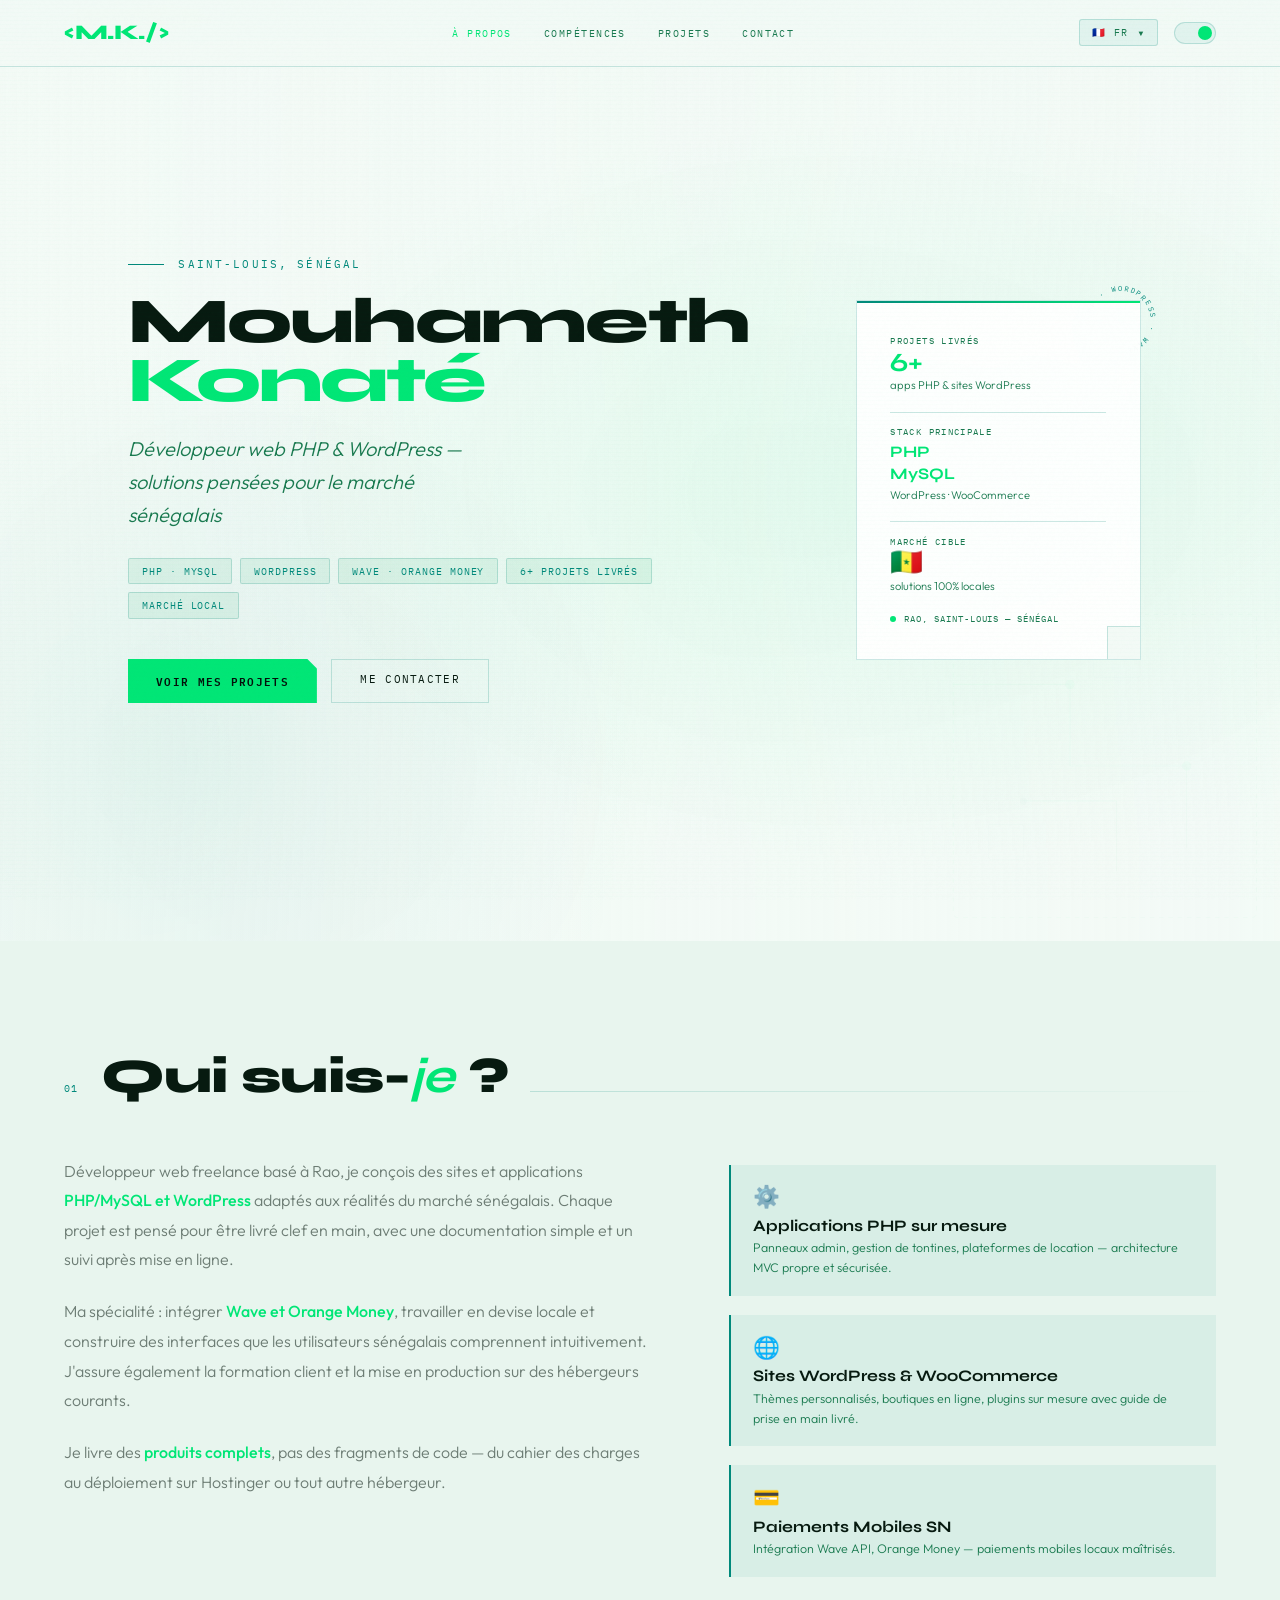
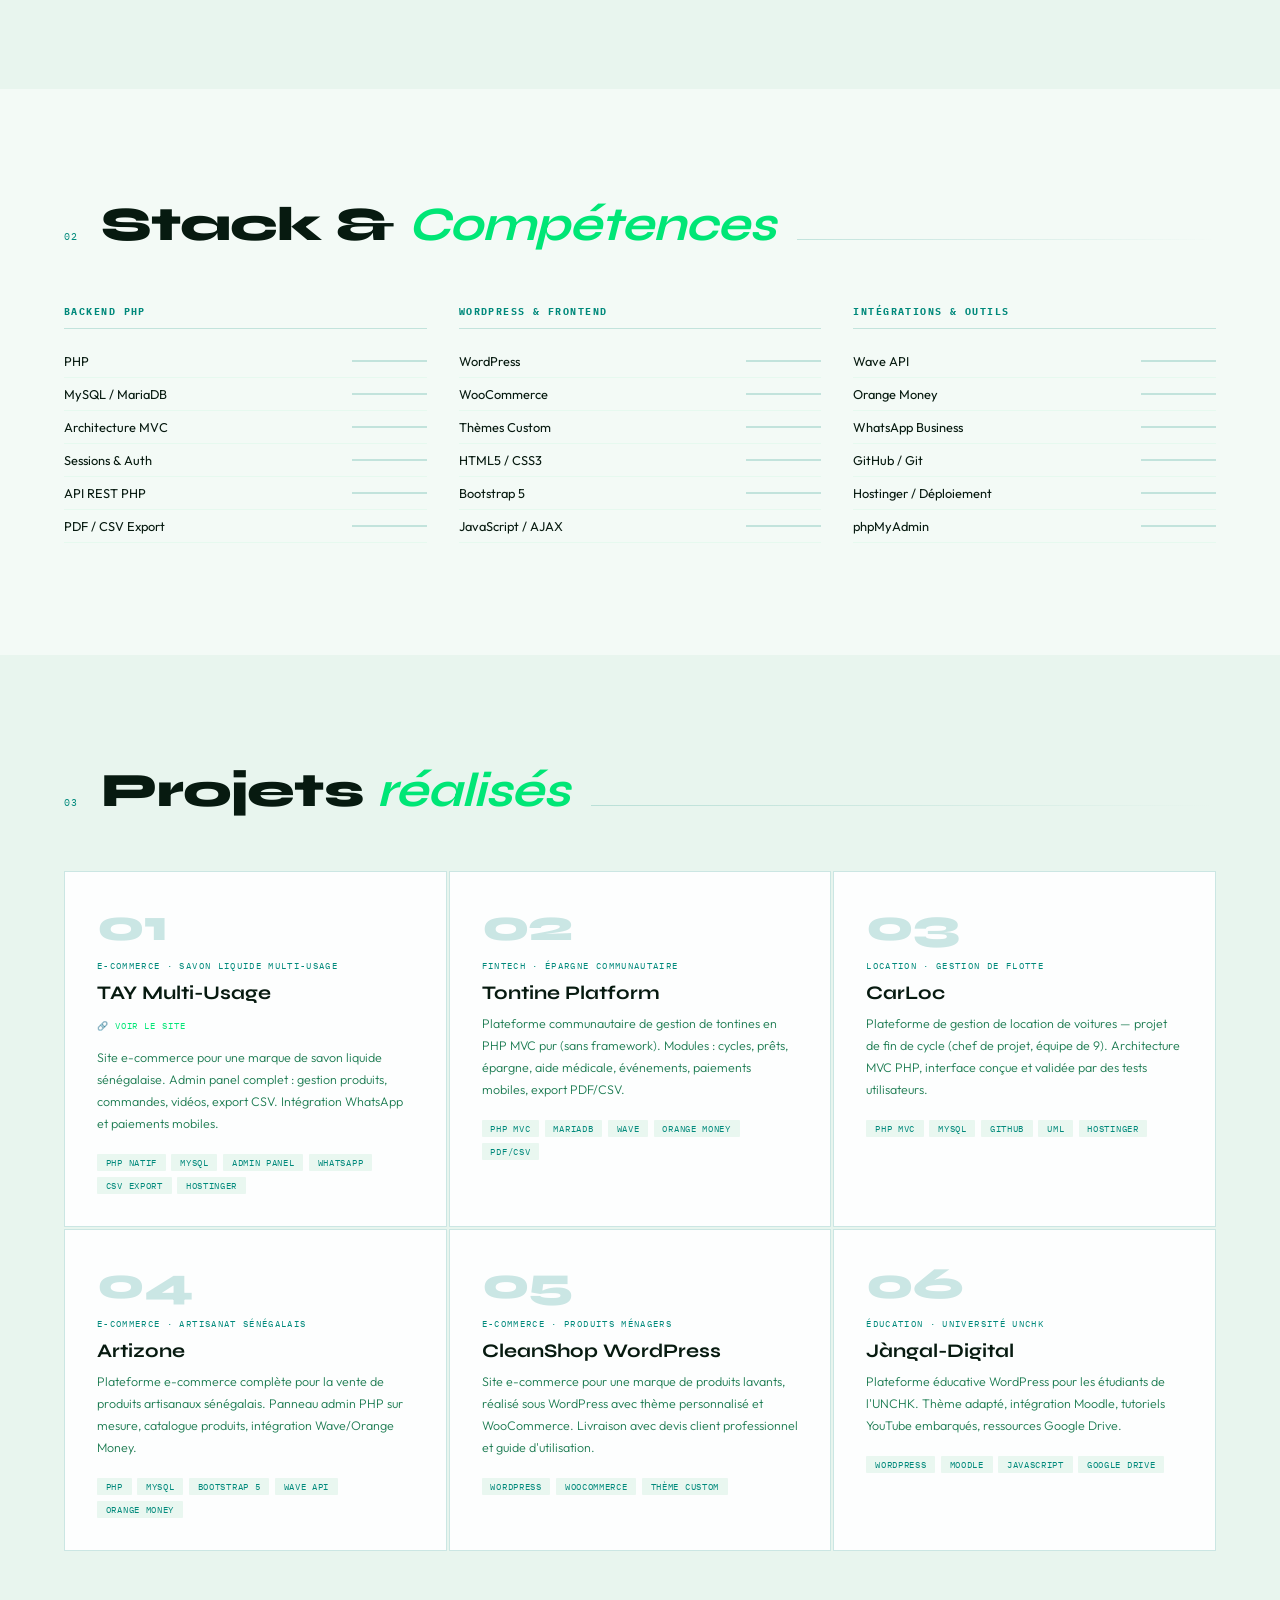
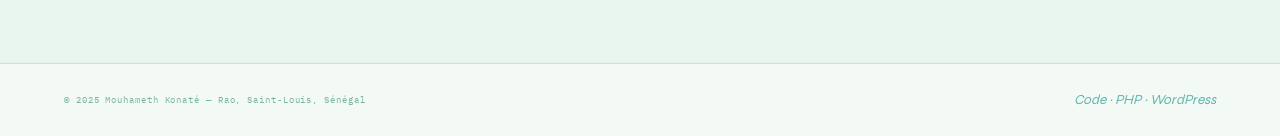
==== commit 047c6ca5: "Update index.html" ====
--- a/index.html
+++ b/index.html
@@ -3,153 +3,46 @@
 <head>
 <meta charset="UTF-8">
 <meta name="viewport" content="width=device-width, initial-scale=1.0">
+<meta name="description" content="Mouhameth Konaté — Développeur web PHP & WordPress freelance à Saint-Louis, Sénégal. Spécialiste Wave, Orange Money, e-commerce et applications sur mesure.">
+<meta name="keywords" content="développeur web Sénégal, PHP, WordPress, Wave, Orange Money, e-commerce, Saint-Louis, Rao, freelance">
+<meta name="author" content="Mouhameth Konaté">
+<meta name="robots" content="index, follow">
+<meta property="og:type" content="website">
+<meta property="og:title" content="Mouhameth Konaté — Développeur Web PHP & WordPress">
+<meta property="og:description" content="Développeur web freelance à Saint-Louis, Sénégal. PHP, WordPress, Wave, Orange Money, solutions sur mesure pour le marché local.">
+<meta property="og:url" content="https://konatemahmoud.github.io/Portfolio1">
+<meta property="og:image" content="https://konatemahmoud.github.io/Portfolio1/img/og-image.jpg">
+<meta name="twitter:card" content="summary_large_image">
+<meta name="twitter:title" content="Mouhameth Konaté — Développeur Web PHP & WordPress">
+<meta name="twitter:description" content="Développeur web freelance à Saint-Louis, Sénégal. PHP, WordPress, Wave, Orange Money.">
+<link rel="canonical" href="https://konatemahmoud.github.io/Portfolio1">
 <link rel="icon" type="image/svg+xml" href="[data-uri]">
-<title>Mouhameth Konaté — Développeur Web PHP &amp; WordPress</title>
+<title>Mouhameth Konaté — Développeur Web PHP &amp; WordPress | Saint-Louis, Sénégal</title>
 <link rel="preconnect" href="https://fonts.googleapis.com">
 <link rel="preconnect" href="https://fonts.gstatic.com" crossorigin>
 <link href="https://fonts.googleapis.com/css2?family=Syne:wght@400;500;600;700;800&family=IBM+Plex+Mono:wght@300;400;500&family=Outfit:wght@300;400;500;600&family=Noto+Sans+Arabic:wght@300;400;500;700&display=swap" rel="stylesheet">
+<link rel="stylesheet" href="css/style.css">
+<script type="application/ld+json">
+{
+  "@context": "https://schema.org",
+  "@type": "Person",
+  "name": "Mouhameth Konaté",
+  "jobTitle": "Développeur Web PHP & WordPress",
+  "url": "https://konatemahmoud.github.io/Portfolio1",
+  "email": "mouhamethkonate0@gmail.com",
+  "telephone": "+221785237967",
+  "address": {
+    "@type": "PostalAddress",
+    "addressLocality": "Rao",
+    "addressRegion": "Saint-Louis",
+    "addressCountry": "SN"
+  },
+  "sameAs": ["https://linkedin.com/in/mouhameth-konate","https://github.com/konatemahmoud"],
+  "knowsAbout": ["PHP","WordPress","MySQL","WooCommerce","Wave API","Orange Money"]
+}
+</script>
 <style>
-/* ===== OPTION G — VERT MATRIX & NOIR ===== */
-:root {
-  --accent:      #00E676;
-  --accent2:     #00897B;
-  --accent-soft: rgba(0,230,118,0.12);
-}
-[data-theme="dark"] {
-  --bg:          #050F0A;
-  --bg-alt:      #071510;
-  --surface:     rgba(0,230,118,0.06);
-  --border:      rgba(0,230,118,0.18);
-  --text:        #D8F5E8;
-  --text-muted:  #4AAA78;
-  --text-dim:    rgba(216,245,232,0.5);
-  --card-bg:     rgba(0,230,118,0.04);
-  --nav-bg:      rgba(5,15,10,0.94);
-  --stat-bg:     rgba(0,230,118,0.07);
-  --stat-border: rgba(0,230,118,0.25);
-  --tag-bg:      rgba(0,230,118,0.07);
-  --dropdown-bg: #071A10;
-  --dropdown-hover: rgba(0,230,118,0.1);
-  --hero-grad:
-    radial-gradient(ellipse 80% 60% at 70% 50%, rgba(0,230,118,0.08) 0%, transparent 70%),
-    radial-gradient(ellipse 60% 80% at 15% 80%, rgba(0,137,123,0.15) 0%, transparent 60%);
-  --glow: rgba(0,230,118,0.06);
-}
-[data-theme="light"] {
-  --bg:          #F3FAF6;
-  --bg-alt:      #E8F5EE;
-  --surface:     rgba(0,137,123,0.07);
-  --border:      rgba(0,137,123,0.2);
-  --text:        #071A10;
-  --text-muted:  #1A7A50;
-  --text-dim:    rgba(7,26,16,0.55);
-  --card-bg:     rgba(255,255,255,0.92);
-  --nav-bg:      rgba(243,250,246,0.96);
-  --stat-bg:     rgba(0,137,123,0.07);
-  --stat-border: rgba(0,137,123,0.25);
-  --tag-bg:      rgba(0,168,84,0.08);
-  --dropdown-bg: #E4F5EC;
-  --dropdown-hover: rgba(0,168,84,0.1);
-  --hero-grad:
-    radial-gradient(ellipse 80% 60% at 70% 50%, rgba(0,230,118,0.06) 0%, transparent 70%),
-    radial-gradient(ellipse 60% 80% at 15% 80%, rgba(0,137,123,0.06) 0%, transparent 60%);
-  --glow: rgba(0,230,118,0.05);
-}
-
-/* Arabic font */
-[lang="ar"] body,[lang="ar"] p,
-[lang="ar"] h1,[lang="ar"] h2,[lang="ar"] h3,
-[lang="ar"] .hero-title,[lang="ar"] .domain-desc,
-[lang="ar"] .project-desc,[lang="ar"] .about-text p,
-[lang="ar"] .contact-intro { font-family:'Noto Sans Arabic','Outfit',sans-serif; }
-
-/* RTL */
-[dir="rtl"] .hero-eyebrow::before { display:none; }
-[dir="rtl"] .hero-eyebrow::after { content:'';display:block;width:38px;height:1px;background:var(--accent2); }
-[dir="rtl"] .section-line { background:linear-gradient(270deg,var(--border),transparent); }
-[dir="rtl"] .domain-card { border-left:none;border-right:2px solid var(--accent2); }
-[dir="rtl"] .domain-card:hover { border-right-color:var(--accent);transform:translateX(-5px); }
-[dir="rtl"] .skill-fill { transform-origin:right; }
-
-/* RESET — BUG CORRIGÉ: blocs orphelins retirés */
-*,*::before,*::after { margin:0; padding:0; box-sizing:border-box; }
-html { scroll-behavior:smooth; }
-body { background:var(--bg);color:var(--text);font-family:'Outfit',sans-serif;overflow-x:hidden;transition:background 0.4s,color 0.4s; }
-
-/* Grain overlay */
-body::before {
-  content:'';position:fixed;inset:0;
-  background-image:url("data:image/svg+xml,%3Csvg viewBox='0 0 256 256' xmlns='http://www.w3.org/2000/svg'%3E%3Cfilter id='n'%3E%3CfeTurbulence type='fractalNoise' baseFrequency='0.9' numOctaves='4' stitchTiles='stitch'/%3E%3C/filter%3E%3Crect width='100%25' height='100%25' filter='url(%23n)' opacity='0.04'/%3E%3C/svg%3E");
-  pointer-events:none;z-index:1000;opacity:0.25;
-}
-
-/* Scanline */
-body::after {
-  content:'';position:fixed;inset:0;
-  background:repeating-linear-gradient(0deg,transparent,transparent 3px,rgba(0,230,118,0.012) 3px,rgba(0,230,118,0.012) 4px);
-  pointer-events:none;z-index:999;
-}
-
-/* Glow BG */
-.bg-glow{position:fixed;top:20%;right:-10%;width:500px;height:500px;border-radius:50%;background:radial-gradient(circle,var(--glow) 0%,transparent 70%);pointer-events:none;z-index:0;}
-.bg-glow2{position:fixed;bottom:-5%;left:-5%;width:400px;height:400px;border-radius:50%;background:radial-gradient(circle,var(--glow) 0%,transparent 70%);pointer-events:none;z-index:0;}
-
-/* NAV */
-nav{position:fixed;top:0;left:0;right:0;z-index:200;display:flex;justify-content:space-between;align-items:center;padding:1.2rem 4rem;background:var(--nav-bg);backdrop-filter:blur(14px);border-bottom:1px solid var(--border);transition:background 0.4s,border-color 0.4s;}
-.nav-logo{font-family:'Syne',sans-serif;font-size:1.3rem;font-weight:900;letter-spacing:-0.02em;color:var(--accent);text-decoration:none;}
-.nav-center{display:flex;gap:2rem;}
-.nav-center a{font-family:'IBM Plex Mono',monospace;font-size:0.65rem;letter-spacing:0.14em;text-transform:uppercase;color:var(--text-muted);text-decoration:none;transition:color 0.3s;}
-.nav-center a:hover{color:var(--accent);}
-.nav-right{display:flex;align-items:center;gap:1rem;}
-
-/* Theme toggle */
-.theme-btn{width:42px;height:22px;background:var(--surface);border:1px solid var(--border);border-radius:11px;cursor:pointer;position:relative;flex-shrink:0;transition:background 0.3s;}
-.theme-btn::after{content:'';position:absolute;top:3px;left:3px;width:14px;height:14px;background:var(--accent);border-radius:50%;transition:transform 0.3s;}
-[data-theme="light"] .theme-btn::after{transform:translateX(20px);}
-
-/* Lang dropdown */
-.lang-dropdown{position:relative;}
-.lang-btn{display:flex;align-items:center;gap:0.5rem;padding:0.38rem 0.8rem;background:var(--surface);border:1px solid var(--border);border-radius:3px;cursor:pointer;font-family:'IBM Plex Mono',monospace;font-size:0.63rem;letter-spacing:0.1em;text-transform:uppercase;color:var(--text-muted);transition:all 0.3s;user-select:none;}
-.lang-btn:hover,.lang-dropdown.open .lang-btn{border-color:var(--accent);color:var(--accent);}
-.lang-btn .chevron{font-size:0.5rem;transition:transform 0.3s;margin-left:2px;}
-.lang-dropdown.open .chevron{transform:rotate(180deg);}
-.lang-menu{position:absolute;top:calc(100% + 8px);right:0;background:var(--dropdown-bg);border:1px solid var(--border);border-radius:4px;overflow:hidden;min-width:155px;box-shadow:0 12px 40px rgba(0,0,0,0.3);opacity:0;visibility:hidden;transform:translateY(-6px);transition:all 0.25s ease;z-index:300;}
-[dir="rtl"] .lang-menu{right:auto;left:0;}
-.lang-dropdown.open .lang-menu{opacity:1;visibility:visible;transform:translateY(0);}
-.lang-option{display:flex;align-items:center;gap:0.75rem;padding:0.65rem 1rem;cursor:pointer;font-family:'IBM Plex Mono',monospace;font-size:0.63rem;letter-spacing:0.08em;color:var(--text-muted);transition:background 0.2s,color 0.2s;border-bottom:1px solid var(--border);}
-.lang-option:last-child{border-bottom:none;}
-.lang-option:hover{background:var(--dropdown-hover);color:var(--text);}
-.lang-option.active{color:var(--accent);}
-.lang-option .flag{font-size:1.1rem;}
-.lang-option .lang-name{flex:1;}
-.lang-option .lang-native{font-size:0.58rem;opacity:0.6;}
-
-/* Hamburger */
-.hamburger{display:none;flex-direction:column;justify-content:center;gap:5px;width:36px;height:36px;padding:6px;background:var(--surface);border:1px solid var(--border);border-radius:3px;cursor:pointer;transition:all 0.3s;flex-shrink:0;}
-.hamburger span{display:block;width:100%;height:1.5px;background:var(--accent);border-radius:2px;transition:all 0.3s;transform-origin:center;}
-.hamburger.open span:nth-child(1){transform:translateY(6.5px) rotate(45deg);}
-.hamburger.open span:nth-child(2){opacity:0;transform:scaleX(0);}
-.hamburger.open span:nth-child(3){transform:translateY(-6.5px) rotate(-45deg);}
-
-/* Mobile drawer */
-.nav-drawer{display:none;position:fixed;top:0;left:0;right:0;bottom:0;z-index:190;background:var(--nav-bg);backdrop-filter:blur(20px);flex-direction:column;align-items:center;justify-content:center;gap:2.5rem;padding:2rem;opacity:0;visibility:hidden;transition:opacity 0.3s,visibility 0.3s;}
-.nav-drawer.open{opacity:1;visibility:visible;}
-.nav-drawer a{font-family:'IBM Plex Mono',monospace;font-size:1.1rem;letter-spacing:0.15em;text-transform:uppercase;color:var(--text-muted);text-decoration:none;transition:color 0.3s,transform 0.3s;transform:translateY(10px);opacity:0;}
-.nav-drawer.open a{transform:translateY(0);opacity:1;}
-.nav-drawer.open a:nth-child(2){transition-delay:0.05s;}
-.nav-drawer.open a:nth-child(3){transition-delay:0.1s;}
-.nav-drawer.open a:nth-child(4){transition-delay:0.15s;}
-.nav-drawer.open a:nth-child(5){transition-delay:0.2s;}
-.nav-drawer a:hover{color:var(--accent);}
-.nav-drawer-close{position:absolute;top:1.5rem;right:1.5rem;font-family:'IBM Plex Mono',monospace;font-size:0.6rem;letter-spacing:0.12em;text-transform:uppercase;color:var(--text-muted);background:none;border:none;cursor:pointer;}
-
-/* SWITCH BANNER */
-.switch-banner{background:var(--surface);border-bottom:1px solid var(--border);padding:0.52rem 4rem;display:flex;align-items:center;justify-content:space-between;}
-.switch-text{font-family:'IBM Plex Mono',monospace;font-size:0.57rem;letter-spacing:0.1em;text-transform:uppercase;color:var(--text-muted);}
-.switch-link{font-family:'IBM Plex Mono',monospace;font-size:0.57rem;letter-spacing:0.1em;text-transform:uppercase;color:var(--accent);text-decoration:none;border:1px solid var(--border);padding:0.28rem 0.75rem;transition:all 0.3s;}
-.switch-link:hover{background:var(--accent);color:#050F0A;}
-
-/* HERO */
+/* Page-specific: Hero */
 .hero{min-height:100vh;display:grid;grid-template-columns:1fr 1fr;position:relative;overflow:hidden;padding-top:75px;}
 .hero-bg{position:absolute;inset:0;background-size:cover;background-position:center top;background-repeat:no-repeat;}
 .hero-bg::before{content:'';position:absolute;inset:0;background:linear-gradient(to right,rgba(5,15,10,0.88) 0%,rgba(5,15,10,0.6) 55%,rgba(5,15,10,0.82) 100%),var(--hero-grad);transition:background 0.4s;}
@@ -171,8 +64,6 @@
 .btn-primary:hover{background:var(--accent2);color:#D8F5E8;transform:translateY(-2px);}
 .btn-outline{font-family:'IBM Plex Mono',monospace;font-size:0.68rem;letter-spacing:0.12em;text-transform:uppercase;padding:0.8rem 1.75rem;background:transparent;color:var(--text);border:1px solid var(--border);cursor:pointer;text-decoration:none;transition:all 0.3s;}
 .btn-outline:hover{border-color:var(--accent);color:var(--accent);}
-
-/* Hero right */
 .hero-right{display:flex;align-items:center;justify-content:center;position:relative;z-index:2;padding:5rem 4rem 4rem 2rem;animation:fadeInRight 0.8s 0.65s both;}
 .hero-card{position:relative;width:285px;}
 .floating-badge{position:absolute;top:-22px;right:-22px;width:84px;height:84px;animation:rotate 22s linear infinite;}
@@ -188,177 +79,72 @@
 .location-tag{display:flex;align-items:center;gap:0.5rem;font-family:'IBM Plex Mono',monospace;font-size:0.58rem;letter-spacing:0.1em;text-transform:uppercase;color:var(--text-muted);margin-top:1.2rem;}
 .dot{width:6px;height:6px;background:var(--accent);border-radius:50%;animation:pulse 2s infinite;}
 @keyframes pulse{0%,100%{opacity:1;}50%{opacity:0.3;}}
-
-/* SECTIONS */
-section{padding:7rem 4rem;position:relative;z-index:1;}
-.section-header{display:flex;align-items:baseline;gap:1.4rem;margin-bottom:3.5rem;}
-.section-num{font-family:'IBM Plex Mono',monospace;font-size:0.6rem;letter-spacing:0.15em;color:var(--accent2);}
-.section-title{font-family:'Syne',sans-serif;font-size:clamp(1.9rem,3.8vw,3rem);font-weight:900;color:var(--text);line-height:1;letter-spacing:-0.02em;transition:color 0.4s;}
-.section-title em{color:var(--accent);font-style:italic;font-weight:700;}
-.section-line{flex:1;height:1px;background:linear-gradient(90deg,var(--border),transparent);}
-
-/* ABOUT */
-.about{background:var(--bg-alt);transition:background 0.4s;}
-.about-grid{display:grid;grid-template-columns:1.2fr 1fr;gap:5rem;align-items:start;}
-.about-text p{font-size:1rem;line-height:1.85;color:var(--text-dim);font-weight:300;margin-bottom:1.4rem;}
-.about-text p strong{color:var(--accent);font-weight:500;}
-.about-domains{display:flex;flex-direction:column;gap:1.2rem;margin-top:0.5rem;}
-.domain-card{border-left:2px solid var(--accent2);padding:1.1rem 1.4rem;background:var(--surface);transition:all 0.3s;}
-.domain-card:hover{border-left-color:var(--accent);background:var(--accent-soft);transform:translateX(5px);}
-.domain-icon{font-size:1.35rem;margin-bottom:0.35rem;}
-.domain-title{font-family:'Syne',sans-serif;font-size:1rem;font-weight:700;color:var(--text);margin-bottom:0.22rem;}
-.domain-desc{font-size:0.78rem;color:var(--text-muted);line-height:1.6;font-weight:300;}
-
-/* SKILLS */
-.skills-grid{display:grid;grid-template-columns:repeat(3,1fr);gap:2rem;}
-.skill-group-title{font-family:'IBM Plex Mono',monospace;font-size:0.6rem;letter-spacing:0.15em;text-transform:uppercase;color:var(--accent2);margin-bottom:1rem;padding-bottom:0.65rem;border-bottom:1px solid var(--border);}
-.skill-item{display:flex;justify-content:space-between;align-items:center;padding:0.5rem 0;border-bottom:1px solid rgba(0,230,118,0.05);}
-.skill-name{font-size:0.8rem;color:var(--text);font-weight:400;}
-.skill-bar{width:75px;height:2px;background:var(--border);position:relative;overflow:hidden;}
-.skill-fill{position:absolute;left:0;top:0;height:100%;background:linear-gradient(90deg,var(--accent2),var(--accent));transform:scaleX(0);transform-origin:left;transition:transform 1.2s ease;}
-
-/* PROJECTS */
-.projects{background:var(--bg-alt);transition:background 0.4s;}
-.projects-grid{display:grid;grid-template-columns:repeat(3,1fr);gap:2px;}
-.project-card{position:relative;overflow:hidden;background:var(--card-bg);border:1px solid var(--border);padding:2rem;transition:all 0.4s;cursor:pointer;}
-.project-card::before{content:'';position:absolute;top:0;left:0;right:0;height:0;background:linear-gradient(135deg,var(--accent-soft),transparent);transition:height 0.4s;}
-.project-card::after{content:'';position:absolute;bottom:0;left:0;width:0;height:2px;background:linear-gradient(90deg,var(--accent2),var(--accent));transition:width 0.4s;}
-.project-card:hover::before{height:100%;}
-.project-card:hover::after{width:100%;}
-.project-card:hover{border-color:rgba(0,230,118,0.35);transform:translateY(-4px);}
-.project-number{font-family:'Syne',sans-serif;font-size:2.8rem;font-weight:900;color:var(--border);line-height:1;margin-bottom:0.7rem;letter-spacing:-0.03em;}
-.project-category{font-family:'IBM Plex Mono',monospace;font-size:0.56rem;letter-spacing:0.15em;text-transform:uppercase;color:var(--accent2);margin-bottom:0.6rem;}
-.project-title{font-family:'Syne',sans-serif;font-size:1.2rem;font-weight:700;color:var(--text);margin-bottom:0.6rem;line-height:1.2;}
-.project-desc{font-size:0.78rem;color:var(--text-muted);line-height:1.75;font-weight:300;margin-bottom:1.2rem;}
-.project-stack{display:flex;flex-wrap:wrap;gap:0.35rem;}
-.stack-tag{font-family:'IBM Plex Mono',monospace;font-size:0.54rem;letter-spacing:0.08em;text-transform:uppercase;padding:0.2rem 0.55rem;background:var(--tag-bg);color:var(--accent2);border-radius:1px;}
-
-/* CONTACT */
-.contact{background:var(--bg);transition:background 0.4s;}
-.contact-inner{max-width:680px;margin:0 auto;text-align:center;}
-.contact-intro{font-family:'Outfit',sans-serif;font-size:clamp(1.1rem,2.3vw,1.75rem);font-style:italic;font-weight:400;color:var(--text-dim);line-height:1.55;margin-bottom:2.8rem;}
-.contact-methods{display:flex;justify-content:center;gap:1.3rem;flex-wrap:wrap;margin-bottom:2.2rem;}
-.contact-method{display:flex;flex-direction:column;align-items:center;gap:0.4rem;text-decoration:none;transition:all 0.3s;padding:1.3rem 1.6rem;border:1px solid var(--border);background:var(--card-bg);min-width:130px;backdrop-filter:blur(6px);}
-.contact-method:hover{border-color:var(--accent);transform:translateY(-3px);}
-.contact-method-icon{font-size:1.35rem;}
-.contact-method-label{font-family:'IBM Plex Mono',monospace;font-size:0.56rem;letter-spacing:0.15em;text-transform:uppercase;color:var(--text-muted);}
-.contact-method-value{font-size:0.76rem;color:var(--text);font-weight:400;}
-.contact-payment{display:flex;justify-content:center;gap:0.8rem;flex-wrap:wrap;margin-top:1.8rem;}
-.payment-badge{font-family:'IBM Plex Mono',monospace;font-size:0.6rem;letter-spacing:0.1em;text-transform:uppercase;padding:0.42rem 1rem;background:var(--surface);border:1px solid var(--border);color:var(--text-muted);}
-
-/* QR */
-.qr-wrapper{margin-top:2.8rem;display:flex;flex-direction:column;align-items:center;gap:1rem;}
-.qr-label{font-family:'IBM Plex Mono',monospace;font-size:0.63rem;letter-spacing:0.18em;text-transform:uppercase;color:var(--accent2);display:flex;align-items:center;gap:0.8rem;}
-.qr-label::before,.qr-label::after{content:'';display:block;width:28px;height:1px;background:var(--accent2);opacity:0.5;}
-.qr-card{display:flex;align-items:center;gap:2.2rem;padding:1.8rem 2.2rem;background:var(--card-bg);border:1px solid var(--border);backdrop-filter:blur(10px);transition:background 0.4s,border-color 0.4s;}
-.qr-card:hover{border-color:var(--accent);}
-.qr-frame{width:155px;height:155px;padding:9px;background:#fff;border-radius:4px;flex-shrink:0;box-shadow:0 4px 20px rgba(0,230,118,0.15);display:flex;align-items:center;justify-content:center;}
-.qr-frame canvas{display:block;}
-.qr-info{text-align:left;}
-.qr-name{font-family:'Syne',sans-serif;font-size:1.1rem;font-weight:700;color:var(--text);margin-bottom:0.8rem;}
-.qr-detail{font-size:0.76rem;color:var(--text-muted);font-weight:300;margin-bottom:0.38rem;line-height:1.5;}
-.qr-download-btn{margin-top:1.1rem;font-family:'IBM Plex Mono',monospace;font-size:0.63rem;letter-spacing:0.1em;text-transform:uppercase;padding:0.55rem 1.2rem;background:transparent;color:var(--accent2);border:1px solid var(--accent2);cursor:pointer;transition:all 0.3s;display:inline-block;}
-.qr-download-btn:hover{background:var(--accent2);color:#050F0A;}
-
-/* FOOTER */
-footer{padding:1.7rem 4rem;border-top:1px solid var(--border);display:flex;justify-content:space-between;align-items:center;background:var(--bg);transition:background 0.4s;}
-.footer-copy{font-family:'IBM Plex Mono',monospace;font-size:0.57rem;letter-spacing:0.1em;color:var(--text-muted);opacity:0.55;}
-.footer-sig{font-family:'Syne',sans-serif;font-size:0.86rem;font-style:italic;color:var(--accent2);opacity:0.6;}
-
-/* ANIMATIONS */
-.fade-up{opacity:0;transform:translateY(26px);transition:opacity 0.75s ease,transform 0.75s ease;}
-.fade-up.visible{opacity:1;transform:translateY(0);}
-.fade-up:nth-child(2){transition-delay:0.1s;}
-.fade-up:nth-child(3){transition-delay:0.2s;}
-.fade-up:nth-child(4){transition-delay:0.3s;}
-.fade-up:nth-child(5){transition-delay:0.4s;}
-.fade-up:nth-child(6){transition-delay:0.5s;}
-@keyframes fadeInLeft{from{opacity:0;transform:translateX(-26px);}to{opacity:1;transform:translateX(0);}}
-@keyframes fadeInRight{from{opacity:0;transform:translateX(26px);}to{opacity:1;transform:translateX(0);}}
-
-/* RESPONSIVE */
-@media(max-width:1000px){.projects-grid{grid-template-columns:repeat(2,1fr);}}
 @media(max-width:900px){
-  nav{padding:1rem 1.5rem;}
-  .nav-center{display:none;}
-  .hamburger{display:flex;}
-  .nav-drawer{display:flex;}
-  section{padding:5rem 1.5rem;}
   .hero{grid-template-columns:1fr;}
   .hero-left{padding:6rem 1.5rem 2rem;}
   .hero-right{display:none;}
-  .about-grid{grid-template-columns:1fr;gap:2.5rem;}
-  .skills-grid{grid-template-columns:1fr;}
-  .projects-grid{grid-template-columns:1fr;}
-  footer{flex-direction:column;gap:0.8rem;text-align:center;padding:1.5rem;}
-  .switch-banner{padding:0.52rem 1.5rem;}
-  /* Hero mobile fixes */
-  .hero-name{font-size:clamp(2rem,11vw,3rem);line-height:1;word-break:break-word;}
-  .hero-name span{font-size:inherit;}
-  .hero-title{font-size:clamp(0.85rem,3.5vw,1rem);max-width:100%;}
-  .hero-tags{gap:0.4rem;overflow-x:hidden;}
-  .tag{font-size:0.55rem;padding:0.3rem 0.65rem;white-space:nowrap;}
-  .hero-cta{flex-direction:column;width:100%;}
-  .btn-primary,.btn-outline{width:100%;text-align:center;font-size:0.65rem;padding:0.85rem 1rem;}
-  .qr-card{flex-direction:column;padding:1.4rem;gap:1.4rem;}
-  .qr-info{text-align:center;}
 }
 </style>
 </head>
 <body>
-
 <div class="bg-glow"></div>
 <div class="bg-glow2"></div>
-
-<!-- SWITCH BANNER -->
-<div class="switch-banner">
-  <span class="switch-text" data-i18n="switch_text">Portfolio Développeur Web</span>
-  <a href="portfolio-complet.html" class="switch-link" data-i18n="switch_link">→ Portfolio Complet</a>
-</div>
-
-<!-- MOBILE NAV DRAWER -->
-<div class="nav-drawer" id="navDrawer">
-  <button class="nav-drawer-close" id="drawerClose">✕ Fermer</button>
-  <a href="#about"       data-i18n="nav_about"    onclick="closeDrawer()">À propos</a>
-  <a href="#competences" data-i18n="nav_skills"   onclick="closeDrawer()">Compétences</a>
-  <a href="#projets"     data-i18n="nav_projects" onclick="closeDrawer()">Projets</a>
-  <a href="#contact"     data-i18n="nav_contact"  onclick="closeDrawer()">Contact</a>
-</div>
-
-<!-- NAV -->
-<nav>
-  <a href="#" class="nav-logo">&lt;M.K./&gt;</a>
-  <div class="nav-center">
-    <a href="#about"       data-i18n="nav_about">À propos</a>
-    <a href="#competences" data-i18n="nav_skills">Compétences</a>
-    <a href="#projets"     data-i18n="nav_projects">Projets</a>
-    <a href="#contact"     data-i18n="nav_contact">Contact</a>
-  </div>
-  <div class="nav-right">
-    <div class="lang-dropdown" id="langDropdown">
-      <div class="lang-btn" id="langBtn">
-        <span class="flag" id="currentFlag">🇫🇷</span>
-        <span id="currentLangLabel">FR</span>
-        <span class="chevron">▼</span>
-      </div>
-      <div class="lang-menu" id="langMenu">
-        <div class="lang-option active" data-lang="fr"><span class="flag">🇫🇷</span><span class="lang-name">FR</span><span class="lang-native">Français</span></div>
-        <div class="lang-option" data-lang="en"><span class="flag">🇬🇧</span><span class="lang-name">EN</span><span class="lang-native">English</span></div>
-        <div class="lang-option" data-lang="ar"><span class="flag">🇸🇦</span><span class="lang-name">AR</span><span class="lang-native">العربية</span></div>
-      </div>
-    </div>
-    <button class="theme-btn" id="themeToggle" aria-label="Toggle theme"></button>
-    <button class="hamburger" id="hamburger" aria-label="Menu">
-      <span></span><span></span><span></span>
-    </button>
-  </div>
-</nav>
+  <!-- SKIP LINK -->
+  <a href="#main-content" class="skip-link">Aller au contenu principal</a>
+  <!-- SCROLL PROGRESS -->
+  <div id="scrollProgress" role="progressbar" aria-label="Progression de lecture"></div>
+
+  <!-- SWITCH BANNER -->
+  <div class="switch-banner">
+    <span class="switch-text" data-i18n="switch_text">Portfolio Développeur Web</span>
+    <a href="portfolio-complet.html" class="switch-link" data-i18n="switch_link">→ Portfolio Complet</a>
+  </div>
+
+  <!-- MOBILE NAV DRAWER -->
+  <div class="nav-drawer" id="navDrawer" role="dialog" aria-modal="true" aria-label="Menu navigation">
+    <button class="nav-drawer-close" id="drawerClose" aria-label="Fermer le menu">✕ Fermer</button>
+    <a href="index.html#about"       data-i18n="nav_about"    onclick="closeDrawer()">À propos</a>
+    <a href="index.html#competences" data-i18n="nav_skills"   onclick="closeDrawer()">Compétences</a>
+    <a href="index.html#projets"     data-i18n="nav_projects" onclick="closeDrawer()">Projets</a>
+    <a href="contact.html"           data-i18n="nav_contact"  onclick="closeDrawer()">Contact</a>
+  </div>
+
+  <!-- NAV -->
+  <nav role="navigation" aria-label="Navigation principale">
+    <a href="index.html" class="nav-logo" aria-label="Accueil Mouhameth Konaté">&lt;M.K./&gt;</a>
+    <div class="nav-center">
+      <a href="index.html#about"       data-i18n="nav_about"    class="active">À propos</a>
+      <a href="index.html#competences" data-i18n="nav_skills"   >Compétences</a>
+      <a href="index.html#projets"     data-i18n="nav_projects" >Projets</a>
+      <a href="contact.html"           data-i18n="nav_contact"  >Contact</a>
+    </div>
+    <div class="nav-right">
+      <div class="lang-dropdown" id="langDropdown">
+        <div class="lang-btn" id="langBtn" role="button" aria-expanded="false" aria-haspopup="listbox" tabindex="0">
+          <span class="flag" id="currentFlag">🇫🇷</span>
+          <span id="currentLangLabel">FR</span>
+          <span class="chevron" aria-hidden="true">▼</span>
+        </div>
+        <div class="lang-menu" id="langMenu" role="listbox" aria-label="Choisir la langue">
+          <div class="lang-option active" data-lang="fr" role="option"><span class="flag">🇫🇷</span><span class="lang-name">FR</span><span class="lang-native">Français</span></div>
+          <div class="lang-option" data-lang="en" role="option"><span class="flag">🇬🇧</span><span class="lang-name">EN</span><span class="lang-native">English</span></div>
+          <div class="lang-option" data-lang="ar" role="option"><span class="flag">🇸🇦</span><span class="lang-name">AR</span><span class="lang-native">العربية</span></div>
+        </div>
+      </div>
+      <button class="theme-btn" id="themeToggle" aria-label="Basculer le thème clair/sombre"></button>
+      <button class="hamburger" id="hamburger" aria-label="Ouvrir le menu" aria-expanded="false">
+        <span></span><span></span><span></span>
+      </button>
+    </div>
+  </nav>
+
+<main id="main-content">
 
 <!-- HERO -->
-<section class="hero">
+<section class="hero" aria-label="Introduction">
   <div class="hero-bg"></div>
   <div class="hero-bg-grad"></div>
-  <svg class="circuit" viewBox="0 0 300 300" fill="none" xmlns="http://www.w3.org/2000/svg">
+  <svg class="circuit" viewBox="0 0 300 300" fill="none" aria-hidden="true" focusable="false">
     <rect x="20" y="20" width="260" height="260" rx="4" stroke="#00E676" stroke-width="0.5" stroke-dasharray="4 4"/>
     <line x1="20" y1="80" x2="120" y2="80" stroke="#00E676" stroke-width="0.5"/>
     <circle cx="120" cy="80" r="4" fill="#00E676" opacity="0.6"/>
@@ -378,21 +164,21 @@
     <div class="hero-eyebrow" data-i18n="hero_location">Saint-Louis, Sénégal</div>
     <h1 class="hero-name">Mouhameth<span>Konaté</span></h1>
     <p class="hero-title" data-i18n="hero_subtitle">Développeur web PHP &amp; WordPress — solutions pensées pour le marché sénégalais</p>
-    <div class="hero-tags">
-      <span class="tag">PHP · MySQL</span>
-      <span class="tag">WordPress</span>
-      <span class="tag">Wave · Orange Money</span>
-      <span class="tag" data-i18n="tag_exp">6+ projets livrés</span>
-      <span class="tag">Marché local</span>
+    <div class="hero-tags" role="list">
+      <span class="tag" role="listitem">PHP · MySQL</span>
+      <span class="tag" role="listitem">WordPress</span>
+      <span class="tag" role="listitem">Wave · Orange Money</span>
+      <span class="tag" role="listitem" data-i18n="tag_exp">6+ projets livrés</span>
+      <span class="tag" role="listitem">Marché local</span>
     </div>
     <div class="hero-cta">
       <a href="#projets" class="btn-primary" data-i18n="cta_projects">Voir mes projets</a>
-      <a href="#contact" class="btn-outline"  data-i18n="cta_contact">Me contacter</a>
-    </div>
-  </div>
-  <div class="hero-right">
+      <a href="contact.html" class="btn-outline" data-i18n="cta_contact">Me contacter</a>
+    </div>
+  </div>
+  <div class="hero-right" aria-hidden="true">
     <div class="hero-card">
-      <svg class="floating-badge" viewBox="0 0 100 100">
+      <svg class="floating-badge" viewBox="0 0 100 100" aria-hidden="true">
         <path id="cp" d="M50,50 m-35,0 a35,35 0 1,1 70,0 a35,35 0 1,1 -70,0" fill="none"/>
         <text font-family="IBM Plex Mono,monospace" font-size="8.5" fill="#00897B" letter-spacing="2.5">
           <textPath href="#cp">PHP · WORDPRESS · WAVE · BUILD · </textPath>
@@ -418,216 +204,173 @@
           <div class="stat-sub" data-i18n="card_market_sub">solutions 100% locales</div>
         </div>
         <div class="location-tag">
-          <span class="dot"></span>
+          <span class="dot" aria-hidden="true"></span>
           <span data-i18n="location">Rao, Saint-Louis — Sénégal</span>
         </div>
-        <div class="hero-card-corner"></div>
+        <div class="hero-card-corner" aria-hidden="true"></div>
       </div>
     </div>
   </div>
 </section>
 
 <!-- ABOUT -->
-<section class="about" id="about">
+<section class="about" id="about" aria-labelledby="about-title">
   <div class="section-header">
-    <span class="section-num">01</span>
-    <h2 class="section-title"><span data-i18n="about_t1">Qui suis-</span><em data-i18n="about_t2">je</em> ?</h2>
-    <div class="section-line"></div>
+    <span class="section-num" aria-hidden="true">01</span>
+    <h2 class="section-title" id="about-title"><span data-i18n="about_t1">Qui suis-</span><em data-i18n="about_t2">je</em> ?</h2>
+    <div class="section-line" aria-hidden="true"></div>
   </div>
   <div class="about-grid">
     <div class="about-text fade-up">
-      <p data-i18n="about_p1">Développeur web freelance basé à Rao, je conçois des sites et applications <strong>PHP/MySQL et WordPress</strong> adaptés aux réalités du marché sénégalais. Chaque projet est pensé pour être livré clef en main, avec une documentation simple et un suivi après mise en ligne.</p>
-      <p data-i18n="about_p2">Ma spécialité : intégrer <strong>Wave et Orange Money</strong>, travailler en devise locale et construire des interfaces que les utilisateurs sénégalais comprennent intuitivement. J'assure également la formation client et la mise en production sur des hébergeurs courants.</p>
-      <p data-i18n="about_p3">Je livre des <strong>produits complets</strong>, pas des fragments de code — du cahier des charges au déploiement sur Hostinger ou tout autre hébergeur.</p>
+      <p data-i18n="about_p1">Développeur web freelance basé à Rao, je conçois des sites et applications <strong>PHP/MySQL et WordPress</strong> adaptés aux réalités du marché sénégalais.</p>
+      <p data-i18n="about_p2">Ma spécialité : intégrer <strong>Wave et Orange Money</strong>, travailler en devise locale et construire des interfaces que les utilisateurs sénégalais comprennent intuitivement.</p>
+      <p data-i18n="about_p3">Je livre des <strong>produits complets</strong> — du cahier des charges au déploiement sur Hostinger ou tout autre hébergeur.</p>
     </div>
     <div class="about-domains fade-up">
-      <div class="domain-card">
-        <div class="domain-icon">⚙️</div>
-        <div class="domain-title" data-i18n="d1_title">Applications PHP sur mesure</div>
-        <div class="domain-desc" data-i18n="d1_desc">Panneaux admin, gestion de tontines, plateformes de location — architecture MVC propre et sécurisée.</div>
-      </div>
-      <div class="domain-card">
-        <div class="domain-icon">🌐</div>
-        <div class="domain-title" data-i18n="d2_title">Sites WordPress &amp; WooCommerce</div>
-        <div class="domain-desc" data-i18n="d2_desc">Thèmes personnalisés, boutiques en ligne, plugins sur mesure avec guide de prise en main livré.</div>
-      </div>
-      <div class="domain-card">
-        <div class="domain-icon">💳</div>
-        <div class="domain-title" data-i18n="d3_title">Paiements Mobiles SN</div>
-        <div class="domain-desc" data-i18n="d3_desc">Intégration Wave API, Orange Money — paiements mobiles locaux maîtrisés.</div>
-      </div>
+      <article class="domain-card">
+        <div class="domain-icon" aria-hidden="true">⚙️</div>
+        <h3 class="domain-title" data-i18n="d1_title">Applications PHP sur mesure</h3>
+        <p class="domain-desc" data-i18n="d1_desc">Panneaux admin, gestion de tontines, plateformes de location — architecture MVC propre et sécurisée.</p>
+      </article>
+      <article class="domain-card">
+        <div class="domain-icon" aria-hidden="true">🌐</div>
+        <h3 class="domain-title" data-i18n="d2_title">Sites WordPress &amp; WooCommerce</h3>
+        <p class="domain-desc" data-i18n="d2_desc">Thèmes personnalisés, boutiques en ligne, plugins sur mesure avec guide de prise en main livré.</p>
+      </article>
+      <article class="domain-card">
+        <div class="domain-icon" aria-hidden="true">💳</div>
+        <h3 class="domain-title" data-i18n="d3_title">Paiements Mobiles SN</h3>
+        <p class="domain-desc" data-i18n="d3_desc">Intégration Wave API, Orange Money — paiements mobiles locaux maîtrisés.</p>
+      </article>
     </div>
   </div>
 </section>
 
 <!-- COMPÉTENCES -->
-<section id="competences">
+<section id="competences" aria-labelledby="skills-title">
   <div class="section-header">
-    <span class="section-num">02</span>
-    <h2 class="section-title"><span data-i18n="sk_t1">Stack &amp; </span><em data-i18n="sk_t2">Compétences</em></h2>
-    <div class="section-line"></div>
+    <span class="section-num" aria-hidden="true">02</span>
+    <h2 class="section-title" id="skills-title"><span data-i18n="sk_t1">Stack &amp; </span><em data-i18n="sk_t2">Compétences</em></h2>
+    <div class="section-line" aria-hidden="true"></div>
   </div>
   <div class="skills-grid">
     <div class="skill-group fade-up">
-      <div class="skill-group-title" data-i18n="sk_g1">Backend PHP</div>
-      <div class="skill-item"><span class="skill-name">PHP</span><div class="skill-bar"><div class="skill-fill" data-w="0.92"></div></div></div>
-      <div class="skill-item"><span class="skill-name">MySQL / MariaDB</span><div class="skill-bar"><div class="skill-fill" data-w="0.88"></div></div></div>
-      <div class="skill-item"><span class="skill-name">Architecture MVC</span><div class="skill-bar"><div class="skill-fill" data-w="0.85"></div></div></div>
-      <div class="skill-item"><span class="skill-name">Sessions &amp; Auth</span><div class="skill-bar"><div class="skill-fill" data-w="0.82"></div></div></div>
-      <div class="skill-item"><span class="skill-name">API REST PHP</span><div class="skill-bar"><div class="skill-fill" data-w="0.78"></div></div></div>
-      <div class="skill-item"><span class="skill-name">PDF / CSV Export</span><div class="skill-bar"><div class="skill-fill" data-w="0.80"></div></div></div>
+      <h3 class="skill-group-title" data-i18n="sk_g1">Backend PHP</h3>
+      <div class="skill-item"><span class="skill-name">PHP</span><div class="skill-bar" role="progressbar" aria-valuenow="92" aria-valuemin="0" aria-valuemax="100" aria-label="PHP 92%"><div class="skill-fill" data-w="0.92"></div></div></div>
+      <div class="skill-item"><span class="skill-name">MySQL / MariaDB</span><div class="skill-bar" role="progressbar" aria-valuenow="88" aria-valuemin="0" aria-valuemax="100" aria-label="MySQL 88%"><div class="skill-fill" data-w="0.88"></div></div></div>
+      <div class="skill-item"><span class="skill-name">Architecture MVC</span><div class="skill-bar" role="progressbar" aria-valuenow="85" aria-valuemin="0" aria-valuemax="100" aria-label="MVC 85%"><div class="skill-fill" data-w="0.85"></div></div></div>
+      <div class="skill-item"><span class="skill-name">Sessions &amp; Auth</span><div class="skill-bar" role="progressbar" aria-valuenow="82" aria-valuemin="0" aria-valuemax="100" aria-label="Auth 82%"><div class="skill-fill" data-w="0.82"></div></div></div>
+      <div class="skill-item"><span class="skill-name">API REST PHP</span><div class="skill-bar" role="progressbar" aria-valuenow="78" aria-valuemin="0" aria-valuemax="100" aria-label="API REST 78%"><div class="skill-fill" data-w="0.78"></div></div></div>
+      <div class="skill-item"><span class="skill-name">PDF / CSV Export</span><div class="skill-bar" role="progressbar" aria-valuenow="80" aria-valuemin="0" aria-valuemax="100" aria-label="Export 80%"><div class="skill-fill" data-w="0.80"></div></div></div>
     </div>
     <div class="skill-group fade-up">
-      <div class="skill-group-title" data-i18n="sk_g2">WordPress &amp; Frontend</div>
-      <div class="skill-item"><span class="skill-name">WordPress</span><div class="skill-bar"><div class="skill-fill" data-w="0.88"></div></div></div>
-      <div class="skill-item"><span class="skill-name">WooCommerce</span><div class="skill-bar"><div class="skill-fill" data-w="0.82"></div></div></div>
-      <div class="skill-item"><span class="skill-name">Thèmes Custom</span><div class="skill-bar"><div class="skill-fill" data-w="0.80"></div></div></div>
-      <div class="skill-item"><span class="skill-name">HTML5 / CSS3</span><div class="skill-bar"><div class="skill-fill" data-w="0.92"></div></div></div>
-      <div class="skill-item"><span class="skill-name">Bootstrap 5</span><div class="skill-bar"><div class="skill-fill" data-w="0.88"></div></div></div>
-      <div class="skill-item"><span class="skill-name">JavaScript / AJAX</span><div class="skill-bar"><div class="skill-fill" data-w="0.78"></div></div></div>
+      <h3 class="skill-group-title" data-i18n="sk_g2">WordPress &amp; Frontend</h3>
+      <div class="skill-item"><span class="skill-name">WordPress</span><div class="skill-bar" role="progressbar" aria-valuenow="88" aria-label="WordPress 88%"><div class="skill-fill" data-w="0.88"></div></div></div>
+      <div class="skill-item"><span class="skill-name">WooCommerce</span><div class="skill-bar" role="progressbar" aria-valuenow="82" aria-label="WooCommerce 82%"><div class="skill-fill" data-w="0.82"></div></div></div>
+      <div class="skill-item"><span class="skill-name">Thèmes Custom</span><div class="skill-bar" role="progressbar" aria-valuenow="80" aria-label="Thèmes 80%"><div class="skill-fill" data-w="0.80"></div></div></div>
+      <div class="skill-item"><span class="skill-name">HTML5 / CSS3</span><div class="skill-bar" role="progressbar" aria-valuenow="92" aria-label="HTML/CSS 92%"><div class="skill-fill" data-w="0.92"></div></div></div>
+      <div class="skill-item"><span class="skill-name">Bootstrap 5</span><div class="skill-bar" role="progressbar" aria-valuenow="88" aria-label="Bootstrap 88%"><div class="skill-fill" data-w="0.88"></div></div></div>
+      <div class="skill-item"><span class="skill-name">JavaScript / AJAX</span><div class="skill-bar" role="progressbar" aria-valuenow="78" aria-label="JS 78%"><div class="skill-fill" data-w="0.78"></div></div></div>
     </div>
     <div class="skill-group fade-up">
-      <div class="skill-group-title" data-i18n="sk_g3">Intégrations &amp; Outils</div>
-      <div class="skill-item"><span class="skill-name">Wave API</span><div class="skill-bar"><div class="skill-fill" data-w="0.85"></div></div></div>
-      <div class="skill-item"><span class="skill-name">Orange Money</span><div class="skill-bar"><div class="skill-fill" data-w="0.82"></div></div></div>
-      <div class="skill-item"><span class="skill-name">WhatsApp Business</span><div class="skill-bar"><div class="skill-fill" data-w="0.80"></div></div></div>
-      <div class="skill-item"><span class="skill-name">GitHub / Git</span><div class="skill-bar"><div class="skill-fill" data-w="0.78"></div></div></div>
-      <div class="skill-item"><span class="skill-name" data-i18n="sk_deploy">Hostinger / Déploiement</span><div class="skill-bar"><div class="skill-fill" data-w="0.82"></div></div></div>
-      <div class="skill-item"><span class="skill-name">phpMyAdmin</span><div class="skill-bar"><div class="skill-fill" data-w="0.85"></div></div></div>
+      <h3 class="skill-group-title" data-i18n="sk_g3">Intégrations &amp; Outils</h3>
+      <div class="skill-item"><span class="skill-name">Wave API</span><div class="skill-bar" role="progressbar" aria-valuenow="85" aria-label="Wave 85%"><div class="skill-fill" data-w="0.85"></div></div></div>
+      <div class="skill-item"><span class="skill-name">Orange Money</span><div class="skill-bar" role="progressbar" aria-valuenow="82" aria-label="Orange Money 82%"><div class="skill-fill" data-w="0.82"></div></div></div>
+      <div class="skill-item"><span class="skill-name">WhatsApp Business</span><div class="skill-bar" role="progressbar" aria-valuenow="80" aria-label="WhatsApp 80%"><div class="skill-fill" data-w="0.80"></div></div></div>
+      <div class="skill-item"><span class="skill-name">GitHub / Git</span><div class="skill-bar" role="progressbar" aria-valuenow="78" aria-label="Git 78%"><div class="skill-fill" data-w="0.78"></div></div></div>
+      <div class="skill-item"><span class="skill-name" data-i18n="sk_deploy">Hostinger / Déploiement</span><div class="skill-bar" role="progressbar" aria-valuenow="82" aria-label="Déploiement 82%"><div class="skill-fill" data-w="0.82"></div></div></div>
+      <div class="skill-item"><span class="skill-name">phpMyAdmin</span><div class="skill-bar" role="progressbar" aria-valuenow="85" aria-label="phpMyAdmin 85%"><div class="skill-fill" data-w="0.85"></div></div></div>
     </div>
   </div>
 </section>
 
 <!-- PROJETS -->
-<section class="projects" id="projets">
+<section class="projects" id="projets" aria-labelledby="projects-title">
   <div class="section-header">
-    <span class="section-num">03</span>
-    <h2 class="section-title"><span data-i18n="pr_t1">Projets </span><em data-i18n="pr_t2">réalisés</em></h2>
-    <div class="section-line"></div>
+    <span class="section-num" aria-hidden="true">03</span>
+    <h2 class="section-title" id="projects-title"><span data-i18n="pr_t1">Projets </span><em data-i18n="pr_t2">réalisés</em></h2>
+    <div class="section-line" aria-hidden="true"></div>
   </div>
   <div class="projects-grid">
-    <div class="project-card fade-up">
-      <div class="project-number">01</div>
-      <div class="project-category" data-i18n="p1_cat">E-commerce · Savon liquide multi-usage</div>
+    <article class="project-card fade-up">
+      <div class="project-number" aria-hidden="true">01</div>
+      <div class="project-category" data-i18n="p1_cat">E-commerce · Savon liquide</div>
       <h3 class="project-title">TAY Multi-Usage</h3>
-      <p class="project-desc" data-i18n="p1_desc">Site e-commerce pour une marque de savon liquide sénégalaise. Admin panel complet : gestion produits, commandes, vidéos, export CSV. Intégration WhatsApp et paiements mobiles.</p>
+      <a href="https://tay-multiusage.store" target="_blank" rel="noopener noreferrer" class="project-live" aria-label="Voir TAY Multi-Usage en ligne">🔗 Voir le site</a>
+      <p class="project-desc" data-i18n="p1_desc">Site e-commerce pour une marque de savon sénégalaise. Admin panel complet, paiements mobiles locaux intégrés.</p>
       <div class="project-stack">
         <span class="stack-tag">PHP natif</span><span class="stack-tag">MySQL</span>
         <span class="stack-tag">Admin Panel</span><span class="stack-tag">WhatsApp</span>
         <span class="stack-tag">CSV Export</span><span class="stack-tag">Hostinger</span>
       </div>
-    </div>
-    <div class="project-card fade-up">
-      <div class="project-number">02</div>
+    </article>
+    <article class="project-card fade-up">
+      <div class="project-number" aria-hidden="true">02</div>
       <div class="project-category" data-i18n="p2_cat">Fintech · Épargne communautaire</div>
       <h3 class="project-title">Tontine Platform</h3>
-      <p class="project-desc" data-i18n="p2_desc">Plateforme communautaire de gestion de tontines en PHP MVC pur (sans framework). Modules : cycles, prêts, épargne, aide médicale, événements, paiements mobiles, export PDF/CSV.</p>
+      <p class="project-desc" data-i18n="p2_desc">Gestion de tontines en PHP MVC pur. Modules : cycles, prêts, épargne, aide médicale, paiements mobiles.</p>
       <div class="project-stack">
         <span class="stack-tag">PHP MVC</span><span class="stack-tag">MariaDB</span>
         <span class="stack-tag">Wave</span><span class="stack-tag">Orange Money</span>
-        <span class="stack-tag">PDF/CSV</span><span class="stack-tag">WAMP</span>
-      </div>
-    </div>
-    <div class="project-card fade-up">
-      <div class="project-number">03</div>
+        <span class="stack-tag">PDF/CSV</span>
+      </div>
+    </article>
+    <article class="project-card fade-up">
+      <div class="project-number" aria-hidden="true">03</div>
       <div class="project-category" data-i18n="p3_cat">Location · Gestion de flotte</div>
       <h3 class="project-title">CarLoc</h3>
-      <p class="project-desc" data-i18n="p3_desc">Plateforme de gestion de location de voitures — projet de fin de cycle (chef de projet, équipe de 9). Architecture MVC PHP, interface conçue et validée par des tests utilisateurs.</p>
+      <p class="project-desc" data-i18n="p3_desc">Plateforme de location de voitures — fin de cycle (chef de projet, équipe 9). Architecture MVC PHP, interface validée.</p>
       <div class="project-stack">
         <span class="stack-tag">PHP MVC</span><span class="stack-tag">MySQL</span>
-        <span class="stack-tag">GitHub</span><span class="stack-tag">Interface validée</span>
-        <span class="stack-tag">Hostinger</span><span class="stack-tag">UML</span>
-      </div>
-    </div>
-    <div class="project-card fade-up">
-      <div class="project-number">04</div>
+        <span class="stack-tag">GitHub</span><span class="stack-tag">UML</span>
+        <span class="stack-tag">Hostinger</span>
+      </div>
+    </article>
+    <article class="project-card fade-up">
+      <div class="project-number" aria-hidden="true">04</div>
       <div class="project-category" data-i18n="p4_cat">E-commerce · Artisanat sénégalais</div>
       <h3 class="project-title">Artizone</h3>
-      <p class="project-desc" data-i18n="p4_desc">Plateforme e-commerce complète pour la vente de produits artisanaux sénégalais. Panneau admin PHP sur mesure, catalogue produits, intégration Wave/Orange Money.</p>
+      <p class="project-desc" data-i18n="p4_desc">E-commerce complet pour produits artisanaux. Admin PHP sur mesure, catalogue, Wave/Orange Money.</p>
       <div class="project-stack">
         <span class="stack-tag">PHP</span><span class="stack-tag">MySQL</span>
         <span class="stack-tag">Bootstrap 5</span><span class="stack-tag">Wave API</span>
-        <span class="stack-tag">Orange Money</span><span class="stack-tag">Admin Panel</span>
-      </div>
-    </div>
-    <div class="project-card fade-up">
-      <div class="project-number">05</div>
+        <span class="stack-tag">Orange Money</span>
+      </div>
+    </article>
+    <article class="project-card fade-up">
+      <div class="project-number" aria-hidden="true">05</div>
       <div class="project-category" data-i18n="p5_cat">E-commerce · Produits ménagers</div>
       <h3 class="project-title">CleanShop WordPress</h3>
-      <p class="project-desc" data-i18n="p5_desc">Site e-commerce pour une marque de produits lavants, réalisé sous WordPress avec thème personnalisé et WooCommerce. Livraison avec devis client professionnel et guide d'utilisation.</p>
+      <p class="project-desc" data-i18n="p5_desc">Site WordPress WooCommerce avec thème personnalisé. Livraison avec devis et guide d'utilisation.</p>
       <div class="project-stack">
         <span class="stack-tag">WordPress</span><span class="stack-tag">WooCommerce</span>
-        <span class="stack-tag">Thème Custom</span><span class="stack-tag">CSS</span>
-      </div>
-    </div>
-    <div class="project-card fade-up">
-      <div class="project-number">06</div>
-      <div class="project-category" data-i18n="p6_cat">Éducation · Université UNCHK</div>
+        <span class="stack-tag">Thème Custom</span>
+      </div>
+    </article>
+    <article class="project-card fade-up">
+      <div class="project-number" aria-hidden="true">06</div>
+      <div class="project-category" data-i18n="p6_cat">Éducation · UNCHK</div>
       <h3 class="project-title">Jàngal-Digital</h3>
-      <p class="project-desc" data-i18n="p6_desc">Plateforme éducative WordPress pour les étudiants de l'UNCHK. Thème adapté, intégration Moodle, tutoriels YouTube embarqués, ressources Google Drive.</p>
+      <p class="project-desc" data-i18n="p6_desc">Plateforme éducative WordPress pour étudiants UNCHK. Moodle, YouTube, Google Drive, mobile-first.</p>
       <div class="project-stack">
         <span class="stack-tag">WordPress</span><span class="stack-tag">Moodle</span>
-        <span class="stack-tag">CSS Custom</span><span class="stack-tag">JavaScript</span>
-        <span class="stack-tag">Google Drive</span>
-      </div>
-    </div>
+        <span class="stack-tag">JavaScript</span><span class="stack-tag">Google Drive</span>
+      </div>
+    </article>
   </div>
 </section>
 
-<!-- CONTACT -->
-<section class="contact" id="contact">
-  <div class="contact-inner">
-    <div class="section-header" style="justify-content:center;text-align:center;flex-direction:column;gap:0.5rem;">
-      <span class="section-num">04</span>
-      <h2 class="section-title" style="font-size:clamp(2rem,5vw,3.6rem);"><span data-i18n="ct_t1">Travaillons </span><em data-i18n="ct_t2">ensemble</em></h2>
-    </div>
-    <p class="contact-intro" data-i18n="ct_intro">Projet web, site WordPress, e-commerce local ou application PHP sur mesure — je suis disponible depuis Saint-Louis pour tout devis sérieux.</p>
-    <div class="contact-methods">
-      <a href="mailto:mouhamethkonate0@gmail.com" class="contact-method">
-        <span class="contact-method-icon">✉️</span>
-        <span class="contact-method-label" data-i18n="ct_email">Email</span>
-        <span class="contact-method-value">mouhamethkonate0@gmail.com</span>
-      </a>
-      <a href="tel:+221785237967" class="contact-method">
-        <span class="contact-method-icon">📱</span>
-        <span class="contact-method-label" data-i18n="ct_phone">Téléphone</span>
-        <span class="contact-method-value">+221 78 523 79 67</span>
-      </a>
-      <a href="https://linkedin.com/in/mouhameth-konate" class="contact-method" target="_blank" rel="noopener">
-        <span class="contact-method-icon">💼</span>
-        <span class="contact-method-label">LinkedIn</span>
-        <span class="contact-method-value">Mouhameth Konate</span>
-      </a>
-    </div>
-    <div class="contact-payment">
-      <span class="payment-badge">💛 Wave</span>
-      <span class="payment-badge">🟠 Orange Money</span>
-      <span class="payment-badge" data-i18n="ct_transfer">🏦 Virement local</span>
-    </div>
-    <div class="qr-wrapper fade-up">
-      <div class="qr-label" data-i18n="qr_label">Scanner pour me contacter</div>
-      <div class="qr-card">
-        <div class="qr-frame"><canvas id="qrCanvas"></canvas></div>
-        <div class="qr-info">
-          <div class="qr-name">Mouhameth Konaté</div>
-          <div class="qr-detail">📱 +221 78 523 79 67</div>
-          <div class="qr-detail">✉️ mouhamethkonate0@gmail.com</div>
-          <div class="qr-detail">🌐 konatemahmoud.github.io/Portfolio1</div>
-          <div class="qr-detail">📍 Rao, Saint-Louis, Sénégal</div>
-          <button class="qr-download-btn" id="qrDownload" data-i18n="qr_download">⬇ Télécharger</button>
-        </div>
-      </div>
-    </div>
-  </div>
-</section>
-
-<footer>
+</main>
+
+<footer role="contentinfo">
   <span class="footer-copy">© 2025 Mouhameth Konaté — Rao, Saint-Louis, Sénégal</span>
   <span class="footer-sig" data-i18n="footer_sig">Code · PHP · WordPress</span>
 </footer>
 
-<!-- BUG CORRIGÉ: translations.js chargé EN PREMIER → window.LANGS disponible pour app.js -->
-<script src="js/translations.js"></script>
-<script src="js/app.js"></script>
+<!-- BACK TO TOP -->
+<button id="backTop" aria-label="Retour en haut de page" data-i18n="back_top">↑ Haut</button>
+<script>window.QR_FALLBACK_URI="[data-uri]";</script>
+<script src="js/translations.js" defer></script>
+<script src="js/app.js" defer></script>
 </body>
 </html>
--- a/css/style.css
+++ b/css/style.css
@@ -0,0 +1,240 @@
+/* ===== CSS/STYLE.CSS — Shared styles ===== */
+/* ===== TOKENS ===== */
+:root{--accent:#00E676;--accent2:#00897B;--accent-soft:rgba(0,230,118,0.12);}
+[data-theme="dark"]{--bg:#050F0A;--bg-alt:#071510;--surface:rgba(0,230,118,0.06);--border:rgba(0,230,118,0.18);--text:#D8F5E8;--text-muted:#4AAA78;--text-dim:rgba(216,245,232,0.5);--card-bg:rgba(0,230,118,0.04);--nav-bg:rgba(5,15,10,0.94);--stat-bg:rgba(0,230,118,0.07);--stat-border:rgba(0,230,118,0.25);--tag-bg:rgba(0,230,118,0.07);--dropdown-bg:#071A10;--dropdown-hover:rgba(0,230,118,0.1);--hero-grad:radial-gradient(ellipse 80% 60% at 70% 50%,rgba(0,230,118,0.08) 0%,transparent 70%),radial-gradient(ellipse 60% 80% at 15% 80%,rgba(0,137,123,0.15) 0%,transparent 60%);--glow:rgba(0,230,118,0.06);}
+[data-theme="light"]{--bg:#F3FAF6;--bg-alt:#E8F5EE;--surface:rgba(0,137,123,0.07);--border:rgba(0,137,123,0.2);--text:#071A10;--text-muted:#1A7A50;--text-dim:rgba(7,26,16,0.55);--card-bg:rgba(255,255,255,0.92);--nav-bg:rgba(243,250,246,0.96);--stat-bg:rgba(0,137,123,0.07);--stat-border:rgba(0,137,123,0.25);--tag-bg:rgba(0,168,84,0.08);--dropdown-bg:#E4F5EC;--dropdown-hover:rgba(0,168,84,0.1);--hero-grad:radial-gradient(ellipse 80% 60% at 70% 50%,rgba(0,230,118,0.06) 0%,transparent 70%),radial-gradient(ellipse 60% 80% at 15% 80%,rgba(0,137,123,0.06) 0%,transparent 60%);--glow:rgba(0,230,118,0.05);}
+
+/* Arabic */
+[lang="ar"] body,[lang="ar"] p,[lang="ar"] h1,[lang="ar"] h2,[lang="ar"] h3,
+[lang="ar"] .hero-title,[lang="ar"] .domain-desc,[lang="ar"] .project-desc,
+[lang="ar"] .about-text p,[lang="ar"] .contact-intro{font-family:'Noto Sans Arabic','Outfit',sans-serif;}
+[dir="rtl"] .hero-eyebrow::before{display:none;}
+[dir="rtl"] .hero-eyebrow::after{content:'';display:block;width:38px;height:1px;background:var(--accent2);}
+[dir="rtl"] .section-line{background:linear-gradient(270deg,var(--border),transparent);}
+[dir="rtl"] .domain-card{border-left:none;border-right:2px solid var(--accent2);}
+[dir="rtl"] .domain-card:hover{border-right-color:var(--accent);transform:translateX(-5px);}
+[dir="rtl"] .skill-fill{transform-origin:right;}
+
+/* RESET */
+*,*::before,*::after{margin:0;padding:0;box-sizing:border-box;}
+html{scroll-behavior:smooth;}
+body{background:var(--bg);color:var(--text);font-family:'Outfit',sans-serif;overflow-x:hidden;transition:background 0.4s,color 0.4s;}
+
+/* FOCUS VISIBLE — accessibilité clavier */
+:focus-visible{outline:2px solid var(--accent);outline-offset:3px;border-radius:2px;}
+a:focus-visible,button:focus-visible{outline:2px solid var(--accent);outline-offset:3px;}
+
+/* Grain */
+body::before{content:'';position:fixed;inset:0;background-image:url("data:image/svg+xml,%3Csvg viewBox='0 0 256 256' xmlns='http://www.w3.org/2000/svg'%3E%3Cfilter id='n'%3E%3CfeTurbulence type='fractalNoise' baseFrequency='0.9' numOctaves='4' stitchTiles='stitch'/%3E%3C/filter%3E%3Crect width='100%25' height='100%25' filter='url(%23n)' opacity='0.04'/%3E%3C/svg%3E");pointer-events:none;z-index:1000;opacity:0.25;}
+body::after{content:'';position:fixed;inset:0;background:repeating-linear-gradient(0deg,transparent,transparent 3px,rgba(0,230,118,0.012) 3px,rgba(0,230,118,0.012) 4px);pointer-events:none;z-index:999;}
+
+/* SCROLL PROGRESS */
+#scrollProgress{position:fixed;top:0;left:0;height:2px;width:0%;background:linear-gradient(90deg,var(--accent2),var(--accent));z-index:9999;transition:width 0.1s linear;}
+
+/* SKIP LINK */
+.skip-link{position:absolute;top:-50px;left:1rem;padding:0.5rem 1rem;background:var(--accent);color:#050F0A;font-family:'IBM Plex Mono',monospace;font-size:0.7rem;font-weight:600;letter-spacing:0.1em;text-decoration:none;border-radius:2px;z-index:10000;transition:top 0.2s;}
+.skip-link:focus{top:1rem;}
+
+/* GLOW */
+.bg-glow{position:fixed;top:20%;right:-10%;width:500px;height:500px;border-radius:50%;background:radial-gradient(circle,var(--glow) 0%,transparent 70%);pointer-events:none;z-index:0;}
+.bg-glow2{position:fixed;bottom:-5%;left:-5%;width:400px;height:400px;border-radius:50%;background:radial-gradient(circle,var(--glow) 0%,transparent 70%);pointer-events:none;z-index:0;}
+
+/* NAV */
+nav{position:fixed;top:0;left:0;right:0;z-index:200;display:flex;justify-content:space-between;align-items:center;padding:1.2rem 4rem;background:var(--nav-bg);backdrop-filter:blur(14px);border-bottom:1px solid var(--border);transition:background 0.4s,border-color 0.4s;}
+.nav-logo{font-family:'Syne',sans-serif;font-size:1.3rem;font-weight:900;letter-spacing:-0.02em;color:var(--accent);text-decoration:none;}
+.nav-center{display:flex;gap:2rem;}
+.nav-center a{font-family:'IBM Plex Mono',monospace;font-size:0.65rem;letter-spacing:0.14em;text-transform:uppercase;color:var(--text-muted);text-decoration:none;transition:color 0.3s;}
+.nav-center a:hover,.nav-center a.active{color:var(--accent);}
+.nav-right{display:flex;align-items:center;gap:1rem;}
+
+/* THEME BTN */
+.theme-btn{width:42px;height:22px;background:var(--surface);border:1px solid var(--border);border-radius:11px;cursor:pointer;position:relative;flex-shrink:0;transition:background 0.3s;}
+.theme-btn::after{content:'';position:absolute;top:3px;left:3px;width:14px;height:14px;background:var(--accent);border-radius:50%;transition:transform 0.3s;}
+[data-theme="light"] .theme-btn::after{transform:translateX(20px);}
+
+/* LANG DROPDOWN */
+.lang-dropdown{position:relative;}
+.lang-btn{display:flex;align-items:center;gap:0.5rem;padding:0.38rem 0.8rem;background:var(--surface);border:1px solid var(--border);border-radius:3px;cursor:pointer;font-family:'IBM Plex Mono',monospace;font-size:0.63rem;letter-spacing:0.1em;text-transform:uppercase;color:var(--text-muted);transition:all 0.3s;user-select:none;}
+.lang-btn:hover,.lang-dropdown.open .lang-btn{border-color:var(--accent);color:var(--accent);}
+.lang-btn .chevron{font-size:0.5rem;transition:transform 0.3s;margin-left:2px;}
+.lang-dropdown.open .chevron{transform:rotate(180deg);}
+.lang-menu{position:absolute;top:calc(100% + 8px);right:0;background:var(--dropdown-bg);border:1px solid var(--border);border-radius:4px;overflow:hidden;min-width:155px;box-shadow:0 12px 40px rgba(0,0,0,0.3);opacity:0;visibility:hidden;transform:translateY(-6px);transition:all 0.25s ease;z-index:300;}
+[dir="rtl"] .lang-menu{right:auto;left:0;}
+.lang-dropdown.open .lang-menu{opacity:1;visibility:visible;transform:translateY(0);}
+.lang-option{display:flex;align-items:center;gap:0.75rem;padding:0.65rem 1rem;cursor:pointer;font-family:'IBM Plex Mono',monospace;font-size:0.63rem;letter-spacing:0.08em;color:var(--text-muted);transition:background 0.2s,color 0.2s;border-bottom:1px solid var(--border);}
+.lang-option:last-child{border-bottom:none;}
+.lang-option:hover{background:var(--dropdown-hover);color:var(--text);}
+.lang-option.active{color:var(--accent);}
+.lang-option .flag{font-size:1.1rem;}
+.lang-option .lang-name{flex:1;}
+.lang-option .lang-native{font-size:0.58rem;opacity:0.6;}
+
+/* HAMBURGER */
+.hamburger{display:none;flex-direction:column;justify-content:center;gap:5px;width:36px;height:36px;padding:6px;background:var(--surface);border:1px solid var(--border);border-radius:3px;cursor:pointer;transition:all 0.3s;flex-shrink:0;}
+.hamburger span{display:block;width:100%;height:1.5px;background:var(--accent);border-radius:2px;transition:all 0.3s;transform-origin:center;}
+.hamburger.open span:nth-child(1){transform:translateY(6.5px) rotate(45deg);}
+.hamburger.open span:nth-child(2){opacity:0;transform:scaleX(0);}
+.hamburger.open span:nth-child(3){transform:translateY(-6.5px) rotate(-45deg);}
+
+/* NAV DRAWER */
+.nav-drawer{display:none;position:fixed;top:0;left:0;right:0;bottom:0;z-index:190;background:var(--nav-bg);backdrop-filter:blur(20px);flex-direction:column;align-items:center;justify-content:center;gap:2.5rem;padding:2rem;opacity:0;visibility:hidden;transition:opacity 0.3s,visibility 0.3s;}
+.nav-drawer.open{opacity:1;visibility:visible;}
+.nav-drawer a{font-family:'IBM Plex Mono',monospace;font-size:1.1rem;letter-spacing:0.15em;text-transform:uppercase;color:var(--text-muted);text-decoration:none;transition:color 0.3s,transform 0.3s,opacity 0.3s;transform:translateY(10px);opacity:0;}
+.nav-drawer.open a{transform:translateY(0);opacity:1;}
+.nav-drawer.open a:nth-child(2){transition-delay:0.05s;}
+.nav-drawer.open a:nth-child(3){transition-delay:0.1s;}
+.nav-drawer.open a:nth-child(4){transition-delay:0.15s;}
+.nav-drawer.open a:nth-child(5){transition-delay:0.2s;}
+.nav-drawer a:hover{color:var(--accent);}
+.nav-drawer-close{position:absolute;top:1.5rem;right:1.5rem;font-family:'IBM Plex Mono',monospace;font-size:0.6rem;letter-spacing:0.12em;text-transform:uppercase;color:var(--text-muted);background:none;border:none;cursor:pointer;}
+
+/* SWITCH BANNER */
+.switch-banner{background:var(--surface);border-bottom:1px solid var(--border);padding:0.52rem 4rem;display:flex;align-items:center;justify-content:space-between;}
+.switch-text{font-family:'IBM Plex Mono',monospace;font-size:0.57rem;letter-spacing:0.1em;text-transform:uppercase;color:var(--text-muted);}
+.switch-link{font-family:'IBM Plex Mono',monospace;font-size:0.57rem;letter-spacing:0.1em;text-transform:uppercase;color:var(--accent);text-decoration:none;border:1px solid var(--border);padding:0.28rem 0.75rem;transition:all 0.3s;}
+.switch-link:hover{background:var(--accent);color:#050F0A;}
+
+/* SECTIONS */
+section{padding:7rem 4rem;position:relative;z-index:1;}
+.section-header{display:flex;align-items:baseline;gap:1.4rem;margin-bottom:3.5rem;}
+.section-num{font-family:'IBM Plex Mono',monospace;font-size:0.6rem;letter-spacing:0.15em;color:var(--accent2);}
+.section-title{font-family:'Syne',sans-serif;font-size:clamp(1.9rem,3.8vw,3rem);font-weight:900;color:var(--text);line-height:1;letter-spacing:-0.02em;transition:color 0.4s;}
+.section-title em{color:var(--accent);font-style:italic;font-weight:700;}
+.section-line{flex:1;height:1px;background:linear-gradient(90deg,var(--border),transparent);}
+
+/* ABOUT */
+.about{background:var(--bg-alt);transition:background 0.4s;}
+.about-grid{display:grid;grid-template-columns:1.2fr 1fr;gap:5rem;align-items:start;}
+.about-text p{font-size:1rem;line-height:1.85;color:var(--text-dim);font-weight:300;margin-bottom:1.4rem;}
+.about-text p strong{color:var(--accent);font-weight:500;}
+.about-domains{display:flex;flex-direction:column;gap:1.2rem;margin-top:0.5rem;}
+.domain-card{border-left:2px solid var(--accent2);padding:1.1rem 1.4rem;background:var(--surface);transition:all 0.3s;}
+.domain-card:hover{border-left-color:var(--accent);background:var(--accent-soft);transform:translateX(5px);}
+.domain-icon{font-size:1.35rem;margin-bottom:0.35rem;}
+.domain-title{font-family:'Syne',sans-serif;font-size:1rem;font-weight:700;color:var(--text);margin-bottom:0.22rem;}
+.domain-desc{font-size:0.78rem;color:var(--text-muted);line-height:1.6;font-weight:300;}
+
+/* SKILLS */
+.skills-grid{display:grid;grid-template-columns:repeat(3,1fr);gap:2rem;}
+.skill-group-title{font-family:'IBM Plex Mono',monospace;font-size:0.6rem;letter-spacing:0.15em;text-transform:uppercase;color:var(--accent2);margin-bottom:1rem;padding-bottom:0.65rem;border-bottom:1px solid var(--border);}
+.skill-item{display:flex;justify-content:space-between;align-items:center;padding:0.5rem 0;border-bottom:1px solid rgba(0,230,118,0.05);}
+.skill-name{font-size:0.8rem;color:var(--text);font-weight:400;}
+.skill-bar{width:75px;height:2px;background:var(--border);position:relative;overflow:hidden;}
+.skill-fill{position:absolute;left:0;top:0;height:100%;background:linear-gradient(90deg,var(--accent2),var(--accent));transform:scaleX(0);transform-origin:left;transition:transform 1.2s ease;}
+
+/* PROJECTS */
+.projects{background:var(--bg-alt);transition:background 0.4s;}
+.projects-grid{display:grid;grid-template-columns:repeat(3,1fr);gap:2px;}
+.project-card{position:relative;overflow:hidden;background:var(--card-bg);border:1px solid var(--border);padding:2rem;transition:all 0.4s;cursor:pointer;}
+.project-card::before{content:'';position:absolute;top:0;left:0;right:0;height:0;background:linear-gradient(135deg,var(--accent-soft),transparent);transition:height 0.4s;}
+.project-card::after{content:'';position:absolute;bottom:0;left:0;width:0;height:2px;background:linear-gradient(90deg,var(--accent2),var(--accent));transition:width 0.4s;}
+.project-card:hover::before{height:100%;}
+.project-card:hover::after{width:100%;}
+.project-card:hover{border-color:rgba(0,230,118,0.35);transform:translateY(-4px);}
+.project-number{font-family:'Syne',sans-serif;font-size:2.8rem;font-weight:900;color:var(--border);line-height:1;margin-bottom:0.7rem;letter-spacing:-0.03em;}
+.project-category{font-family:'IBM Plex Mono',monospace;font-size:0.56rem;letter-spacing:0.15em;text-transform:uppercase;color:var(--accent2);margin-bottom:0.6rem;}
+.project-title{font-family:'Syne',sans-serif;font-size:1.2rem;font-weight:700;color:var(--text);margin-bottom:0.6rem;line-height:1.2;}
+.project-desc{font-size:0.78rem;color:var(--text-muted);line-height:1.75;font-weight:300;margin-bottom:1.2rem;}
+.project-live{display:inline-flex;align-items:center;gap:0.4rem;font-family:'IBM Plex Mono',monospace;font-size:0.56rem;letter-spacing:0.1em;text-transform:uppercase;color:var(--accent);text-decoration:none;margin-bottom:1rem;transition:opacity 0.3s;}
+.project-live:hover{opacity:0.75;}
+.project-stack{display:flex;flex-wrap:wrap;gap:0.35rem;}
+.stack-tag{font-family:'IBM Plex Mono',monospace;font-size:0.54rem;letter-spacing:0.08em;text-transform:uppercase;padding:0.2rem 0.55rem;background:var(--tag-bg);color:var(--accent2);border-radius:1px;}
+
+/* CONTACT */
+.contact{background:var(--bg);transition:background 0.4s;}
+.contact-inner{max-width:720px;margin:0 auto;text-align:center;}
+.contact-intro{font-family:'Outfit',sans-serif;font-size:clamp(1.1rem,2.3vw,1.75rem);font-style:italic;font-weight:400;color:var(--text-dim);line-height:1.55;margin-bottom:2.8rem;}
+.contact-methods{display:flex;justify-content:center;gap:1.3rem;flex-wrap:wrap;margin-bottom:2.2rem;}
+.contact-method{display:flex;flex-direction:column;align-items:center;gap:0.4rem;text-decoration:none;transition:all 0.3s;padding:1.3rem 1.6rem;border:1px solid var(--border);background:var(--card-bg);min-width:130px;backdrop-filter:blur(6px);}
+.contact-method:hover{border-color:var(--accent);transform:translateY(-3px);}
+.contact-method-icon{font-size:1.35rem;}
+.contact-method-label{font-family:'IBM Plex Mono',monospace;font-size:0.56rem;letter-spacing:0.15em;text-transform:uppercase;color:var(--text-muted);}
+.contact-method-value{font-size:0.76rem;color:var(--text);font-weight:400;}
+.contact-payment{display:flex;justify-content:center;gap:0.8rem;flex-wrap:wrap;margin-top:1.8rem;}
+.payment-badge{font-family:'IBM Plex Mono',monospace;font-size:0.6rem;letter-spacing:0.1em;text-transform:uppercase;padding:0.42rem 1rem;background:var(--surface);border:1px solid var(--border);color:var(--text-muted);}
+
+/* CONTACT FORM */
+.contact-form{margin-top:3rem;text-align:left;background:var(--card-bg);border:1px solid var(--border);padding:2.5rem;backdrop-filter:blur(10px);}
+.contact-form h3{font-family:'Syne',sans-serif;font-size:1.2rem;font-weight:700;color:var(--text);margin-bottom:1.8rem;text-align:center;}
+.form-grid{display:grid;grid-template-columns:1fr 1fr;gap:1rem;margin-bottom:1rem;}
+.form-group{display:flex;flex-direction:column;gap:0.4rem;}
+.form-group.full{grid-column:1/-1;}
+.form-label{font-family:'IBM Plex Mono',monospace;font-size:0.58rem;letter-spacing:0.12em;text-transform:uppercase;color:var(--text-muted);}
+.form-input,.form-select,.form-textarea{background:var(--surface);border:1px solid var(--border);color:var(--text);font-family:'Outfit',sans-serif;font-size:0.88rem;padding:0.7rem 1rem;border-radius:2px;transition:border-color 0.3s;width:100%;}
+.form-input:focus,.form-select:focus,.form-textarea:focus{outline:none;border-color:var(--accent);}
+.form-select option{background:var(--bg);color:var(--text);}
+.form-textarea{resize:vertical;min-height:120px;}
+.form-submit{width:100%;margin-top:1.2rem;font-family:'IBM Plex Mono',monospace;font-size:0.72rem;letter-spacing:0.14em;text-transform:uppercase;padding:0.9rem;background:var(--accent);color:#050F0A;border:none;cursor:pointer;font-weight:700;clip-path:polygon(0 0,calc(100% - 10px) 0,100% 10px,100% 100%,0 100%);transition:all 0.3s;}
+.form-submit:hover{background:var(--accent2);color:var(--text);}
+.form-success{display:none;margin-top:1rem;padding:0.8rem 1rem;background:rgba(0,230,118,0.1);border:1px solid var(--accent);color:var(--accent);font-family:'IBM Plex Mono',monospace;font-size:0.7rem;letter-spacing:0.08em;text-align:center;}
+
+/* QR */
+.qr-wrapper{margin-top:2.8rem;display:flex;flex-direction:column;align-items:center;gap:1rem;}
+.qr-label{font-family:'IBM Plex Mono',monospace;font-size:0.63rem;letter-spacing:0.18em;text-transform:uppercase;color:var(--accent2);display:flex;align-items:center;gap:0.8rem;}
+.qr-label::before,.qr-label::after{content:'';display:block;width:28px;height:1px;background:var(--accent2);opacity:0.5;}
+.qr-card{display:flex;align-items:center;gap:2.2rem;padding:1.8rem 2.2rem;background:var(--card-bg);border:1px solid var(--border);backdrop-filter:blur(10px);transition:border-color 0.4s;}
+.qr-card:hover{border-color:var(--accent);}
+.qr-frame{width:160px;height:160px;padding:10px;background:#fff;border-radius:4px;flex-shrink:0;box-shadow:0 4px 20px rgba(0,230,118,0.15);display:flex;align-items:center;justify-content:center;}
+.qr-frame img{width:140px;height:140px;display:block;image-rendering:pixelated;}
+.qr-info{text-align:left;}
+.qr-name{font-family:'Syne',sans-serif;font-size:1.1rem;font-weight:700;color:var(--text);margin-bottom:0.8rem;}
+.qr-detail{font-size:0.76rem;color:var(--text-muted);font-weight:300;margin-bottom:0.38rem;line-height:1.5;}
+.qr-download-btn{margin-top:1.1rem;font-family:'IBM Plex Mono',monospace;font-size:0.63rem;letter-spacing:0.1em;text-transform:uppercase;padding:0.55rem 1.2rem;background:transparent;color:var(--accent2);border:1px solid var(--accent2);cursor:pointer;transition:all 0.3s;display:inline-block;}
+.qr-download-btn:hover{background:var(--accent2);color:#050F0A;}
+
+/* FOOTER */
+footer{padding:1.7rem 4rem;border-top:1px solid var(--border);display:flex;justify-content:space-between;align-items:center;background:var(--bg);transition:background 0.4s;}
+.footer-copy{font-family:'IBM Plex Mono',monospace;font-size:0.57rem;letter-spacing:0.1em;color:var(--text-muted);opacity:0.55;}
+.footer-sig{font-family:'Syne',sans-serif;font-size:0.86rem;font-style:italic;color:var(--accent2);opacity:0.6;}
+
+/* BACK TO TOP */
+#backTop{position:fixed;bottom:2rem;right:2rem;z-index:150;font-family:'IBM Plex Mono',monospace;font-size:0.6rem;letter-spacing:0.1em;padding:0.5rem 0.9rem;background:var(--surface);border:1px solid var(--border);color:var(--accent);cursor:pointer;opacity:0;visibility:hidden;transform:translateY(10px);transition:all 0.3s;}
+#backTop.visible{opacity:1;visibility:visible;transform:translateY(0);}
+#backTop:hover{background:var(--accent);color:#050F0A;}
+[dir="rtl"] #backTop{right:auto;left:2rem;}
+
+/* ANIMATIONS */
+.fade-up{opacity:0;transform:translateY(26px);transition:opacity 0.75s ease,transform 0.75s ease;}
+.fade-up.visible{opacity:1;transform:translateY(0);}
+.fade-up:nth-child(2){transition-delay:0.1s;}
+.fade-up:nth-child(3){transition-delay:0.2s;}
+.fade-up:nth-child(4){transition-delay:0.3s;}
+.fade-up:nth-child(5){transition-delay:0.4s;}
+.fade-up:nth-child(6){transition-delay:0.5s;}
+@keyframes fadeInLeft{from{opacity:0;transform:translateX(-26px);}to{opacity:1;transform:translateX(0);}}
+@keyframes fadeInRight{from{opacity:0;transform:translateX(26px);}to{opacity:1;transform:translateX(0);}}
+
+/* PRINT */
+@media print{
+  nav,.switch-banner,.bg-glow,.bg-glow2,#backTop,#scrollProgress,body::before,body::after{display:none!important;}
+  body{background:#fff!important;color:#000!important;}
+  section{padding:1rem 0!important;}
+  .project-card{break-inside:avoid;border:1px solid #ccc!important;}
+}
+
+/* RESPONSIVE */
+@media(max-width:1000px){.projects-grid{grid-template-columns:repeat(2,1fr);}.skills-grid{grid-template-columns:repeat(2,1fr);}}
+@media(max-width:900px){
+  nav{padding:1rem 1.5rem;}
+  .nav-center{display:none;}
+  .hamburger{display:flex;}
+  .nav-drawer{display:flex;}
+  section{padding:5rem 1.5rem;}
+  .about-grid{grid-template-columns:1fr;gap:2.5rem;}
+  .skills-grid{grid-template-columns:1fr;}
+  .projects-grid{grid-template-columns:1fr;}
+  .form-grid{grid-template-columns:1fr;}
+  footer{flex-direction:column;gap:0.8rem;text-align:center;padding:1.5rem;}
+  .switch-banner{padding:0.52rem 1.5rem;}
+  .hero-name{font-size:clamp(2rem,11vw,3rem);line-height:1;word-break:break-word;}
+  .hero-name span{font-size:inherit;}
+  .hero-title{font-size:clamp(0.85rem,3.5vw,1rem);max-width:100%;}
+  .hero-tags{gap:0.4rem;overflow-x:hidden;}
+  .tag{font-size:0.55rem;padding:0.3rem 0.65rem;white-space:nowrap;}
+  .hero-cta{flex-direction:column;width:100%;}
+  .btn-primary,.btn-outline{width:100%;text-align:center;font-size:0.65rem;padding:0.85rem 1rem;}
+  .qr-card{flex-direction:column;padding:1.4rem;gap:1.4rem;}
+  .qr-info{text-align:center;}
+  .contact-form{padding:1.5rem;}
+}
+
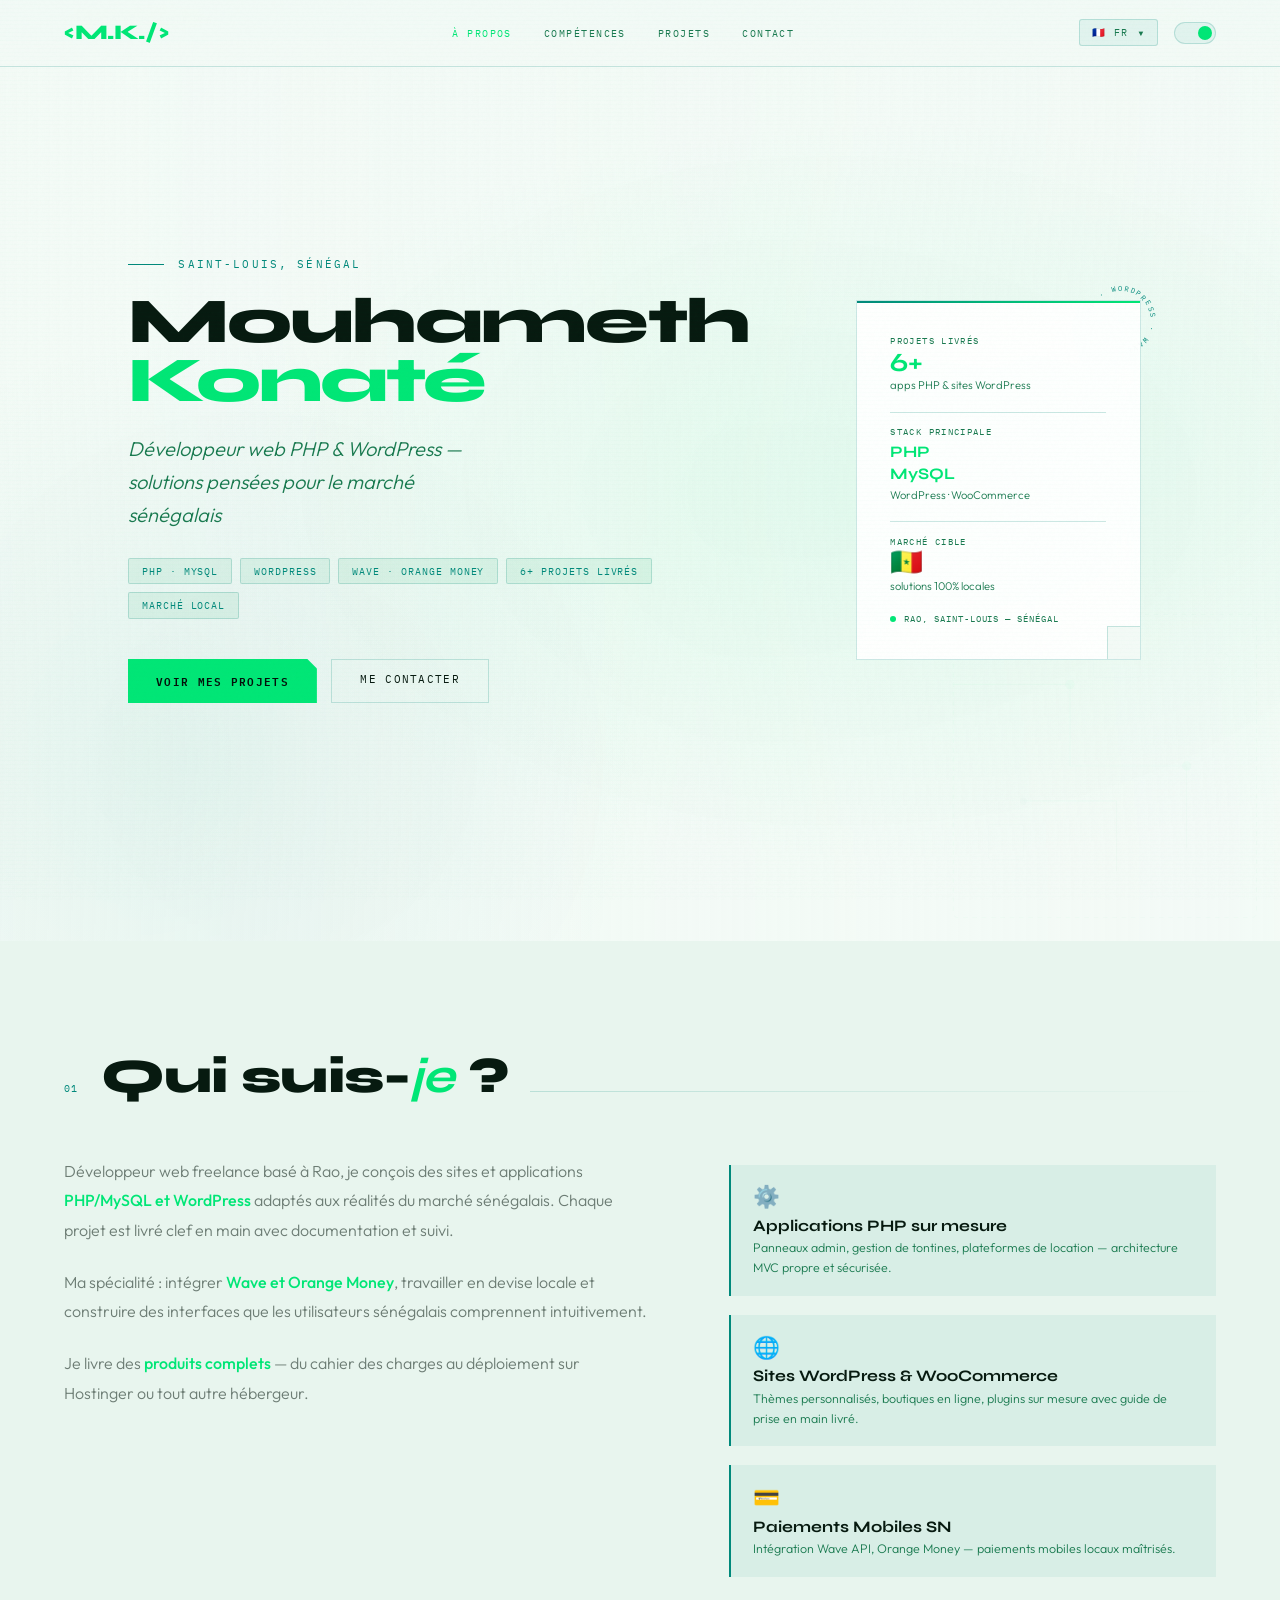
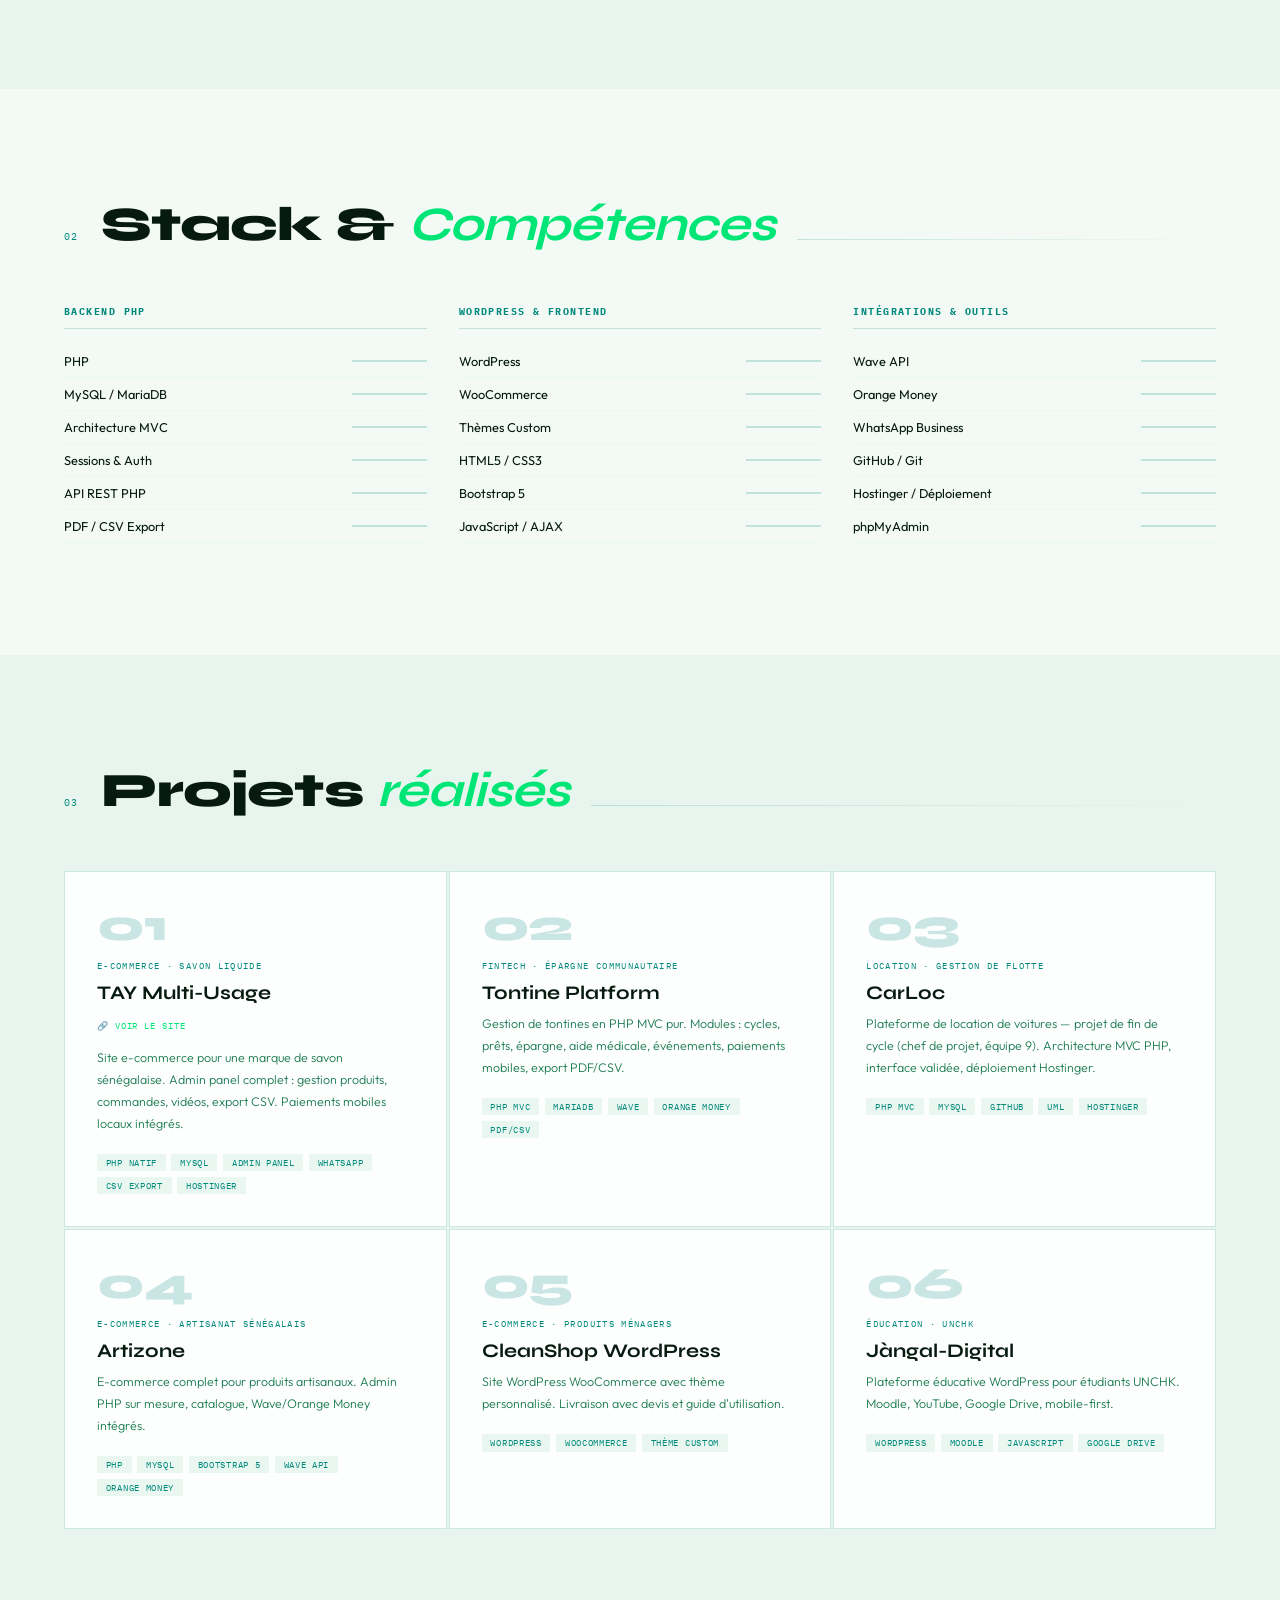
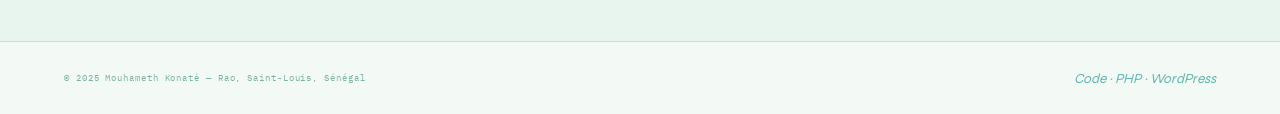
==== commit 85e8c694: "Update index.html" ====
--- a/index.html
+++ b/index.html
@@ -11,7 +11,7 @@
 <meta property="og:title" content="Mouhameth Konaté — Développeur Web PHP & WordPress">
 <meta property="og:description" content="Développeur web freelance à Saint-Louis, Sénégal. PHP, WordPress, Wave, Orange Money, solutions sur mesure pour le marché local.">
 <meta property="og:url" content="https://konatemahmoud.github.io/Portfolio1">
-<meta property="og:image" content="https://konatemahmoud.github.io/Portfolio1/img/og-image.jpg">
+<meta property="og:image" content="https://konatemahmoud.github.io/Portfolio1/img/og-image.png">
 <meta name="twitter:card" content="summary_large_image">
 <meta name="twitter:title" content="Mouhameth Konaté — Développeur Web PHP & WordPress">
 <meta name="twitter:description" content="Développeur web freelance à Saint-Louis, Sénégal. PHP, WordPress, Wave, Orange Money.">
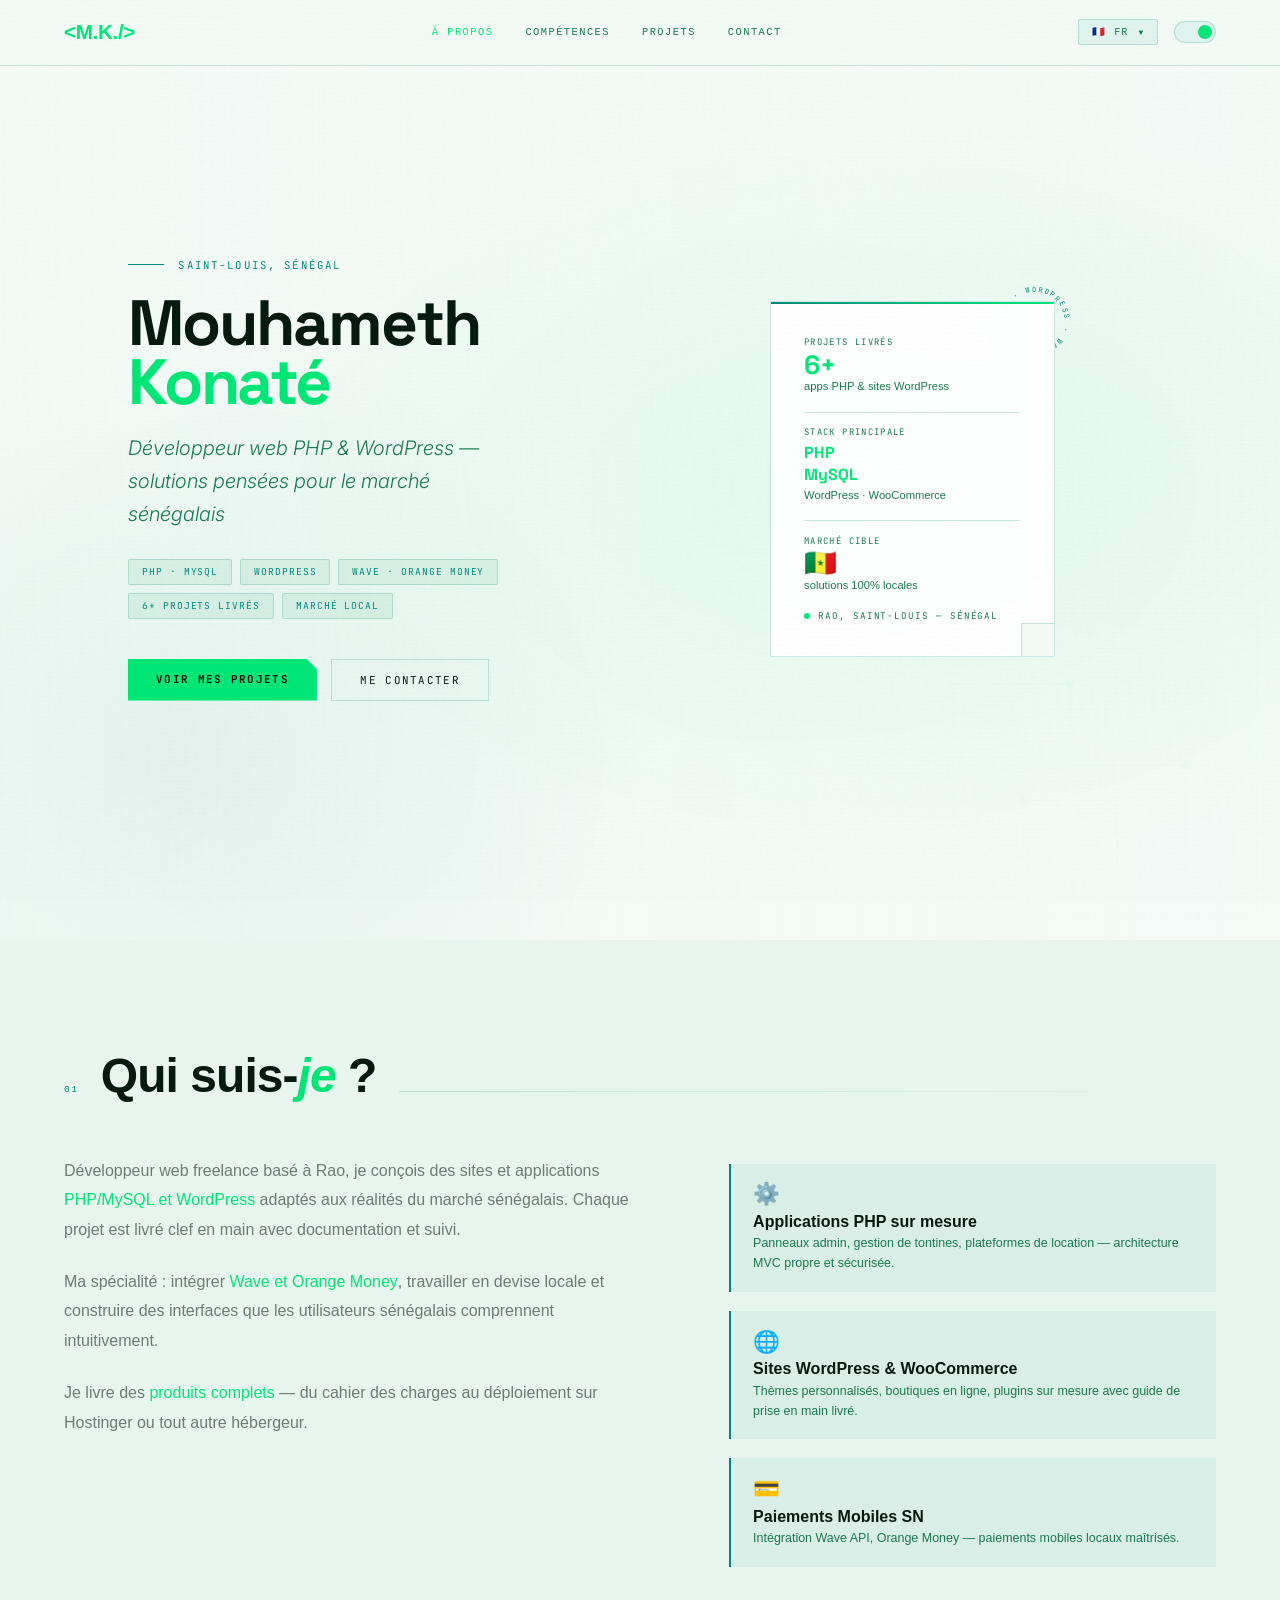
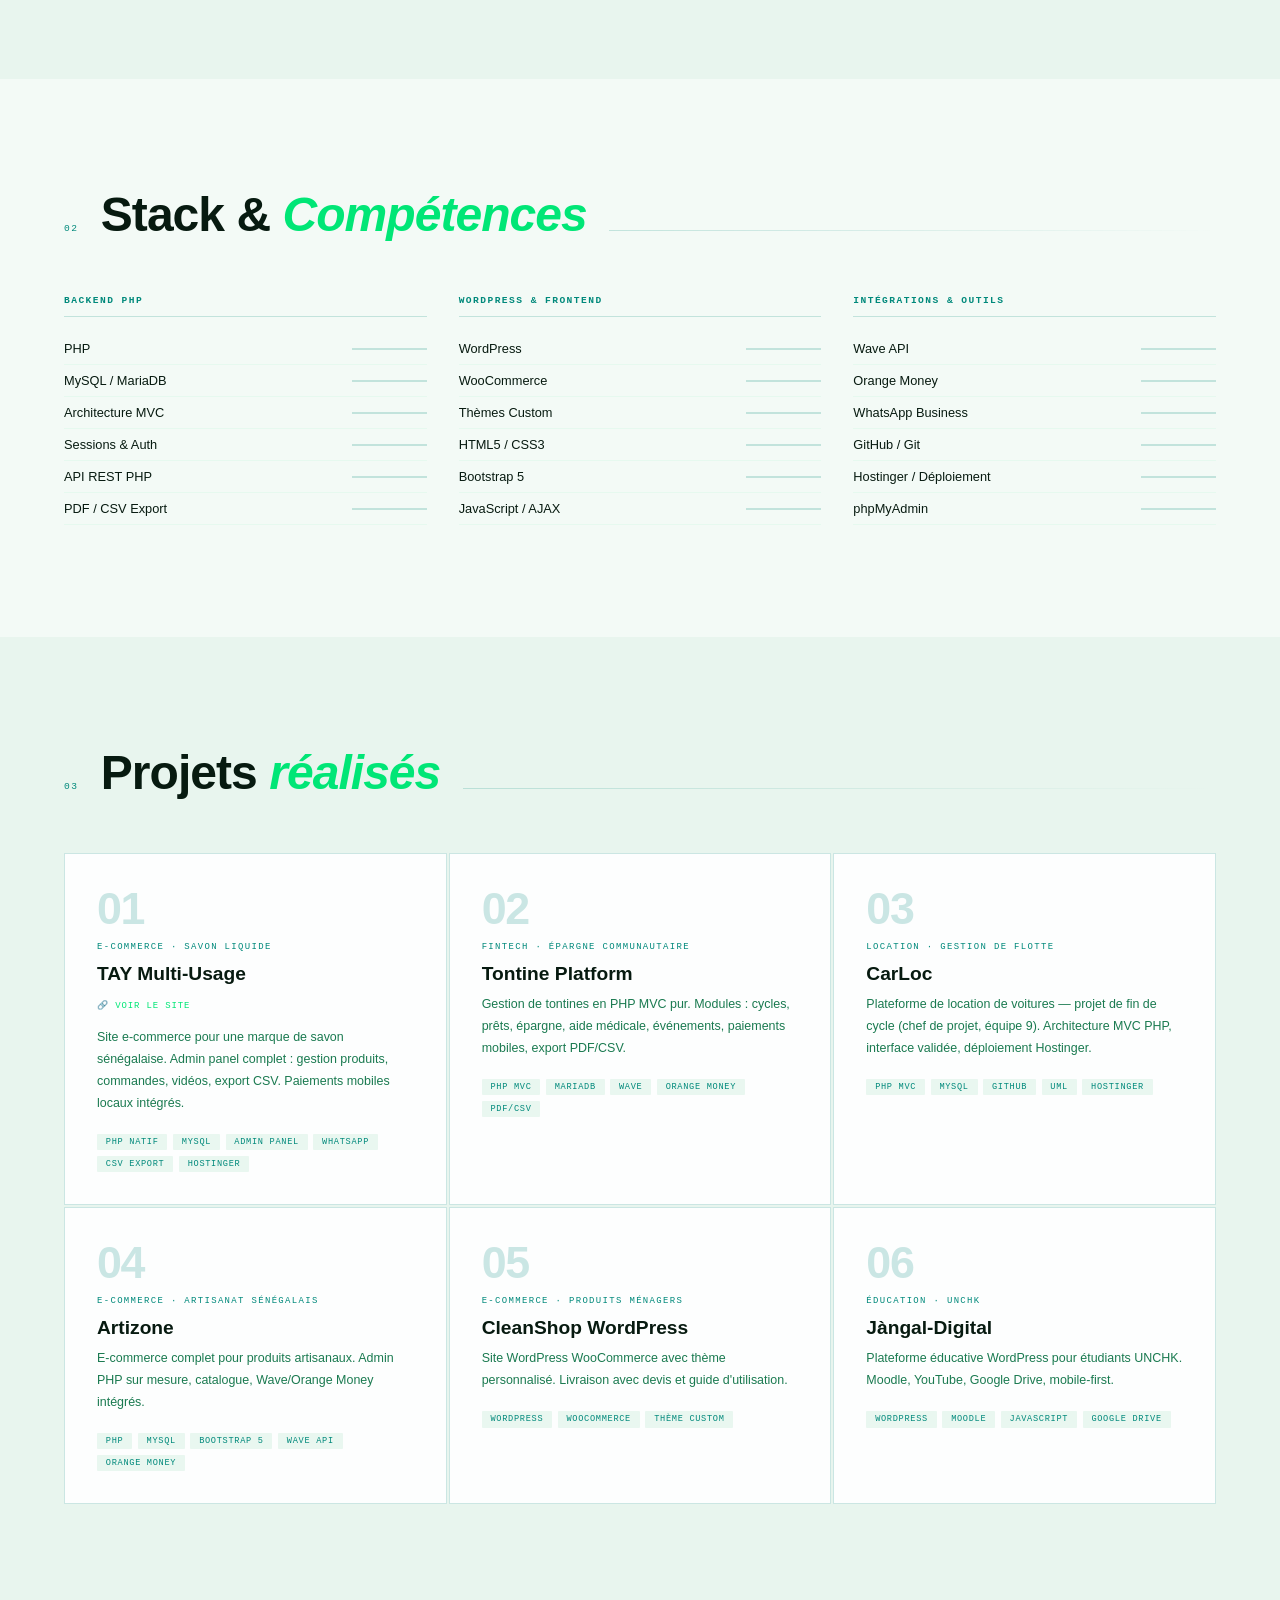
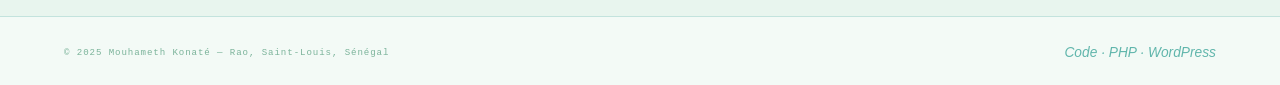
==== commit d3f172b6: "Update index.html" ====
--- a/index.html
+++ b/index.html
@@ -11,16 +11,20 @@
 <meta property="og:title" content="Mouhameth Konaté — Développeur Web PHP & WordPress">
 <meta property="og:description" content="Développeur web freelance à Saint-Louis, Sénégal. PHP, WordPress, Wave, Orange Money, solutions sur mesure pour le marché local.">
 <meta property="og:url" content="https://konatemahmoud.github.io/Portfolio1">
-<meta property="og:image" content="https://konatemahmoud.github.io/Portfolio1/img/og-image.png">
+<meta property="og:image" content="https://konatemahmoud.github.io/Portfolio1/img/og-image.jpg">
 <meta name="twitter:card" content="summary_large_image">
 <meta name="twitter:title" content="Mouhameth Konaté — Développeur Web PHP & WordPress">
 <meta name="twitter:description" content="Développeur web freelance à Saint-Louis, Sénégal. PHP, WordPress, Wave, Orange Money.">
+<link rel="alternate" hreflang="fr" href="https://konatemahmoud.github.io/Portfolio1/?lang=fr">
+<link rel="alternate" hreflang="en" href="https://konatemahmoud.github.io/Portfolio1/?lang=en">
+<link rel="alternate" hreflang="ar" href="https://konatemahmoud.github.io/Portfolio1/?lang=ar">
+<link rel="alternate" hreflang="x-default" href="https://konatemahmoud.github.io/Portfolio1/">
 <link rel="canonical" href="https://konatemahmoud.github.io/Portfolio1">
 <link rel="icon" type="image/svg+xml" href="[data-uri]">
 <title>Mouhameth Konaté — Développeur Web PHP &amp; WordPress | Saint-Louis, Sénégal</title>
 <link rel="preconnect" href="https://fonts.googleapis.com">
 <link rel="preconnect" href="https://fonts.gstatic.com" crossorigin>
-<link href="https://fonts.googleapis.com/css2?family=Syne:wght@400;500;600;700;800&family=IBM+Plex+Mono:wght@300;400;500&family=Outfit:wght@300;400;500;600&family=Noto+Sans+Arabic:wght@300;400;500;700&display=swap" rel="stylesheet">
+<link href="https://fonts.googleapis.com/css2?family=Space+Grotesk:wght@400;500;600;700&family=JetBrains+Mono:ital,wght@0,300;0,400;0,500;1,300&family=Inter:wght@300;400;500;600&family=Noto+Sans+Arabic:wght@300;400;500;700&display=swap" rel="stylesheet">
 <link rel="stylesheet" href="css/style.css">
 <script type="application/ld+json">
 {
@@ -51,18 +55,18 @@
 .circuit{position:absolute;bottom:0;right:0;width:350px;height:350px;opacity:0.06;}
 [data-theme="light"] .circuit{opacity:0.04;}
 .hero-left{display:flex;flex-direction:column;justify-content:center;padding:5rem 4rem 4rem;position:relative;z-index:2;}
-.hero-eyebrow{font-family:'IBM Plex Mono',monospace;font-size:0.67rem;letter-spacing:0.2em;text-transform:uppercase;color:var(--accent2);margin-bottom:1.4rem;display:flex;align-items:center;gap:0.9rem;animation:fadeInLeft 0.8s 0.3s both;}
+.hero-eyebrow{font-family:'JetBrains Mono',monospace;font-size:0.67rem;letter-spacing:0.2em;text-transform:uppercase;color:var(--accent2);margin-bottom:1.4rem;display:flex;align-items:center;gap:0.9rem;animation:fadeInLeft 0.8s 0.3s both;}
 .hero-eyebrow::before{content:'';display:block;width:36px;height:1px;background:var(--accent2);}
-.hero-name{font-family:'Syne',sans-serif;font-size:clamp(2.8rem,5vw,5.2rem);font-weight:900;line-height:0.92;letter-spacing:-0.03em;color:var(--text);animation:fadeInLeft 0.8s 0.5s both;}
+.hero-name{font-family:'Space Grotesk',sans-serif;font-size:clamp(2.8rem,5vw,5.2rem);font-weight:900;line-height:0.92;letter-spacing:-0.03em;color:var(--text);animation:fadeInLeft 0.8s 0.5s both;}
 .hero-name span{color:var(--accent);display:block;font-weight:800;letter-spacing:-0.04em;}
-.hero-title{font-family:'Outfit',sans-serif;font-size:clamp(0.9rem,1.7vw,1.25rem);font-weight:300;font-style:italic;color:var(--text-muted);margin:1.3rem 0 1.7rem;max-width:380px;line-height:1.65;animation:fadeInLeft 0.8s 0.65s both;}
+.hero-title{font-family:'Inter',sans-serif;font-size:clamp(0.9rem,1.7vw,1.25rem);font-weight:300;font-style:italic;color:var(--text-muted);margin:1.3rem 0 1.7rem;max-width:380px;line-height:1.65;animation:fadeInLeft 0.8s 0.65s both;}
 .hero-tags{display:flex;flex-wrap:wrap;gap:0.5rem;margin-bottom:2.5rem;animation:fadeInLeft 0.8s 0.8s both;}
-.tag{font-family:'IBM Plex Mono',monospace;font-size:0.6rem;letter-spacing:0.1em;text-transform:uppercase;padding:0.35rem 0.8rem;border:1px solid var(--border);color:var(--accent2);border-radius:2px;background:var(--tag-bg);transition:all 0.3s;}
+.tag{font-family:'JetBrains Mono',monospace;font-size:0.6rem;letter-spacing:0.1em;text-transform:uppercase;padding:0.35rem 0.8rem;border:1px solid var(--border);color:var(--accent2);border-radius:2px;background:var(--tag-bg);transition:all 0.3s;}
 .tag:hover{background:var(--accent);color:#050F0A;}
 .hero-cta{display:flex;gap:0.9rem;flex-wrap:wrap;animation:fadeInLeft 0.8s 0.95s both;}
-.btn-primary{font-family:'IBM Plex Mono',monospace;font-size:0.68rem;letter-spacing:0.12em;text-transform:uppercase;padding:0.8rem 1.75rem;background:var(--accent);color:#050F0A;border:none;cursor:pointer;text-decoration:none;font-weight:600;clip-path:polygon(0 0,calc(100% - 10px) 0,100% 10px,100% 100%,0 100%);transition:all 0.3s;}
+.btn-primary{font-family:'JetBrains Mono',monospace;font-size:0.68rem;letter-spacing:0.12em;text-transform:uppercase;padding:0.8rem 1.75rem;background:var(--accent);color:#050F0A;border:none;cursor:pointer;text-decoration:none;font-weight:600;clip-path:polygon(0 0,calc(100% - 10px) 0,100% 10px,100% 100%,0 100%);transition:all 0.3s;}
 .btn-primary:hover{background:var(--accent2);color:#D8F5E8;transform:translateY(-2px);}
-.btn-outline{font-family:'IBM Plex Mono',monospace;font-size:0.68rem;letter-spacing:0.12em;text-transform:uppercase;padding:0.8rem 1.75rem;background:transparent;color:var(--text);border:1px solid var(--border);cursor:pointer;text-decoration:none;transition:all 0.3s;}
+.btn-outline{font-family:'JetBrains Mono',monospace;font-size:0.68rem;letter-spacing:0.12em;text-transform:uppercase;padding:0.8rem 1.75rem;background:transparent;color:var(--text);border:1px solid var(--border);cursor:pointer;text-decoration:none;transition:all 0.3s;}
 .btn-outline:hover{border-color:var(--accent);color:var(--accent);}
 .hero-right{display:flex;align-items:center;justify-content:center;position:relative;z-index:2;padding:5rem 4rem 4rem 2rem;animation:fadeInRight 0.8s 0.65s both;}
 .hero-card{position:relative;width:285px;}
@@ -72,11 +76,11 @@
 .hero-card-inner::before{content:'';position:absolute;top:0;left:0;width:100%;height:2px;background:linear-gradient(90deg,var(--accent2),var(--accent));}
 .hero-card-corner{position:absolute;bottom:-1px;right:-1px;width:34px;height:34px;border-left:1px solid var(--border);border-top:1px solid var(--border);background:var(--bg);transition:background 0.4s;}
 .stat-row{margin-bottom:1.2rem;}
-.stat-label{font-family:'IBM Plex Mono',monospace;font-size:0.56rem;letter-spacing:0.15em;text-transform:uppercase;color:var(--text-muted);margin-bottom:0.22rem;}
-.stat-value{font-family:'Syne',sans-serif;font-size:1.65rem;font-weight:700;color:var(--accent);line-height:1;}
+.stat-label{font-family:'JetBrains Mono',monospace;font-size:0.56rem;letter-spacing:0.15em;text-transform:uppercase;color:var(--text-muted);margin-bottom:0.22rem;}
+.stat-value{font-family:'Space Grotesk',sans-serif;font-size:1.65rem;font-weight:700;color:var(--accent);line-height:1;}
 .stat-sub{font-size:0.7rem;color:var(--text-muted);margin-top:0.15rem;font-weight:300;}
 .divider{height:1px;background:var(--border);margin:0.85rem 0;}
-.location-tag{display:flex;align-items:center;gap:0.5rem;font-family:'IBM Plex Mono',monospace;font-size:0.58rem;letter-spacing:0.1em;text-transform:uppercase;color:var(--text-muted);margin-top:1.2rem;}
+.location-tag{display:flex;align-items:center;gap:0.5rem;font-family:'JetBrains Mono',monospace;font-size:0.58rem;letter-spacing:0.1em;text-transform:uppercase;color:var(--text-muted);margin-top:1.2rem;}
 .dot{width:6px;height:6px;background:var(--accent);border-radius:50%;animation:pulse 2s infinite;}
 @keyframes pulse{0%,100%{opacity:1;}50%{opacity:0.3;}}
 @media(max-width:900px){
@@ -180,7 +184,7 @@
     <div class="hero-card">
       <svg class="floating-badge" viewBox="0 0 100 100" aria-hidden="true">
         <path id="cp" d="M50,50 m-35,0 a35,35 0 1,1 70,0 a35,35 0 1,1 -70,0" fill="none"/>
-        <text font-family="IBM Plex Mono,monospace" font-size="8.5" fill="#00897B" letter-spacing="2.5">
+        <text font-family="JetBrains Mono,monospace" font-size="8.5" fill="#00897B" letter-spacing="2.5">
           <textPath href="#cp">PHP · WORDPRESS · WAVE · BUILD · </textPath>
         </text>
         <circle cx="50" cy="50" r="4" fill="#00E676"/>
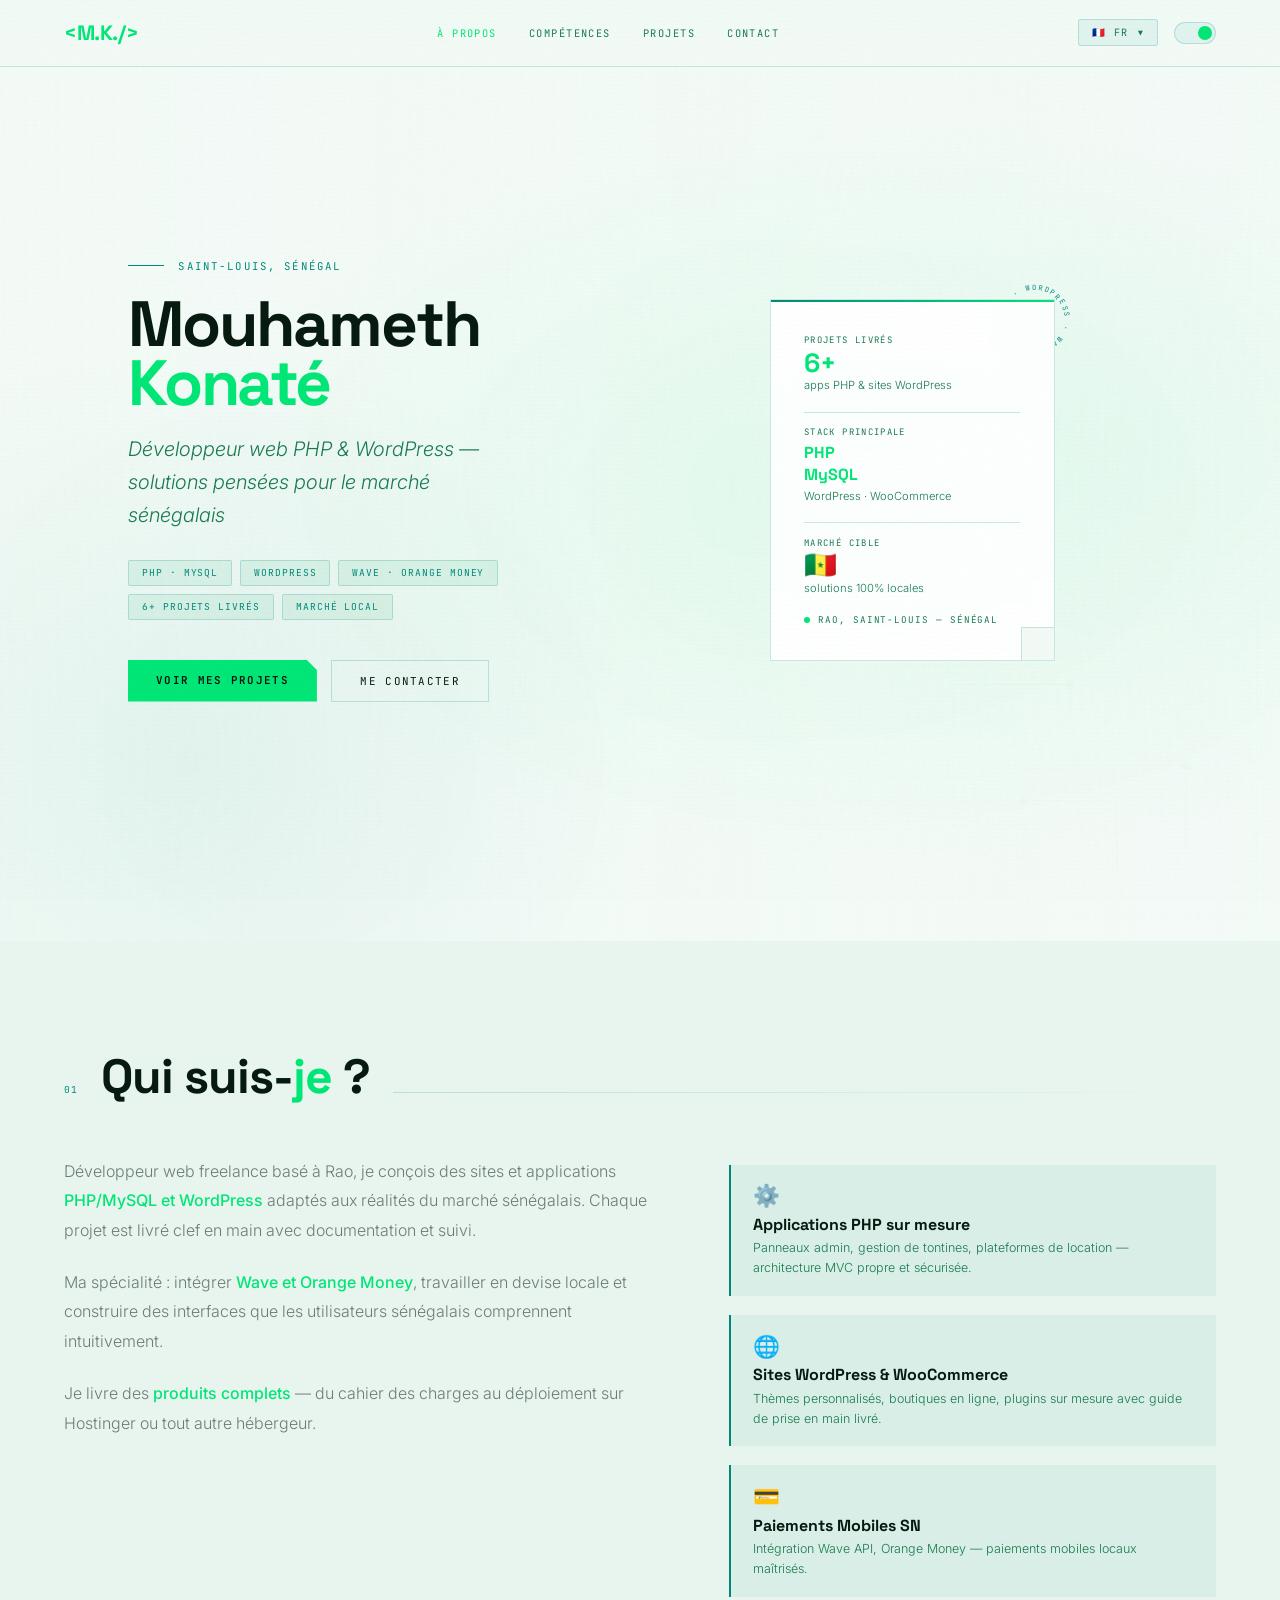
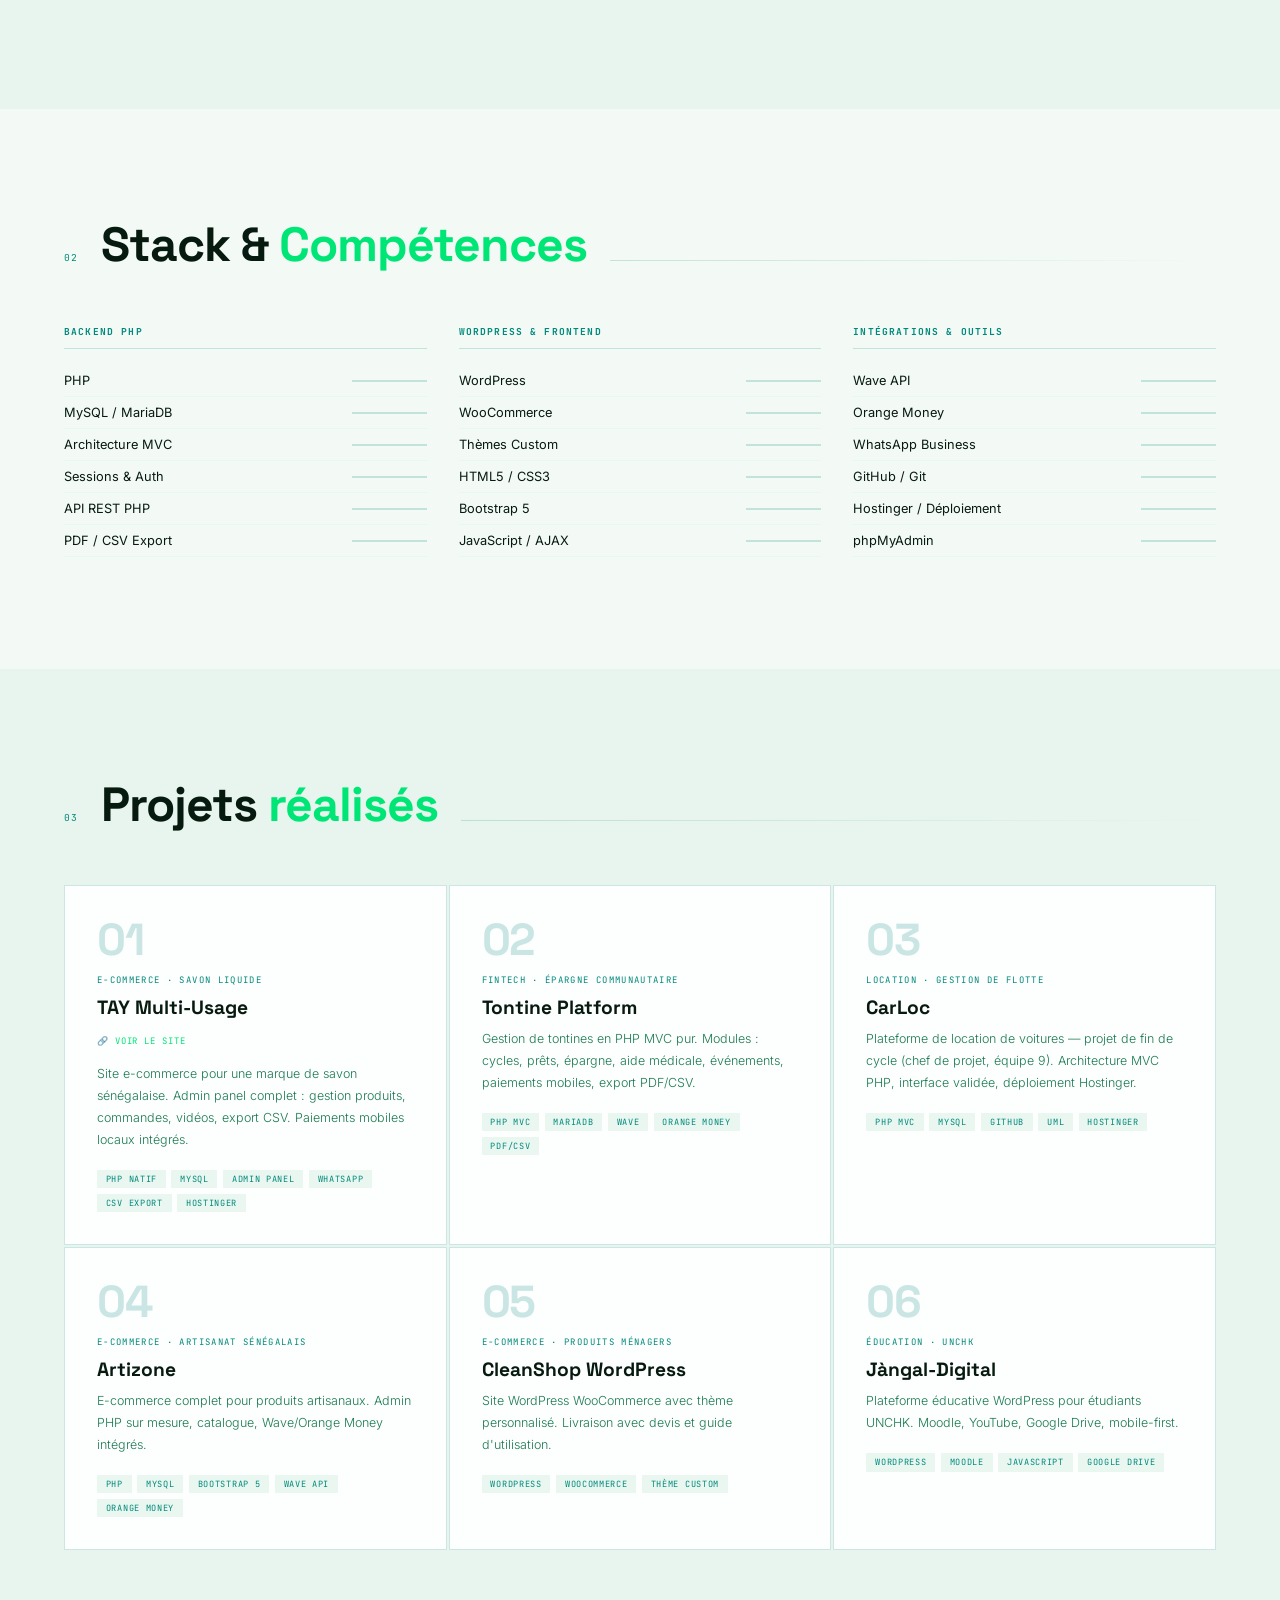
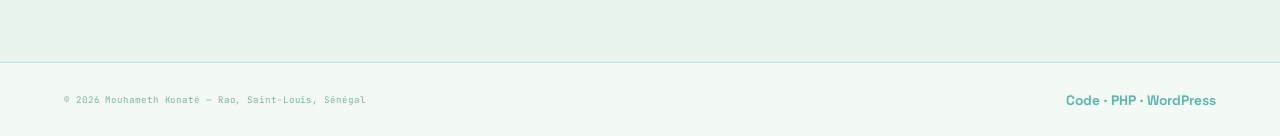
==== commit 0709e531: "Update index.html" ====
--- a/index.html
+++ b/index.html
@@ -367,7 +367,7 @@
 </main>
 
 <footer role="contentinfo">
-  <span class="footer-copy">© 2025 Mouhameth Konaté — Rao, Saint-Louis, Sénégal</span>
+  <span class="footer-copy">© 2026 Mouhameth Konaté — Rao, Saint-Louis, Sénégal</span>
   <span class="footer-sig" data-i18n="footer_sig">Code · PHP · WordPress</span>
 </footer>
 
--- a/css/style.css
+++ b/css/style.css
@@ -7,7 +7,7 @@
 /* Arabic */
 [lang="ar"] body,[lang="ar"] p,[lang="ar"] h1,[lang="ar"] h2,[lang="ar"] h3,
 [lang="ar"] .hero-title,[lang="ar"] .domain-desc,[lang="ar"] .project-desc,
-[lang="ar"] .about-text p,[lang="ar"] .contact-intro{font-family:'Noto Sans Arabic','Outfit',sans-serif;}
+[lang="ar"] .about-text p,[lang="ar"] .contact-intro{font-family:'Noto Sans Arabic','Inter',sans-serif;}
 [dir="rtl"] .hero-eyebrow::before{display:none;}
 [dir="rtl"] .hero-eyebrow::after{content:'';display:block;width:38px;height:1px;background:var(--accent2);}
 [dir="rtl"] .section-line{background:linear-gradient(270deg,var(--border),transparent);}
@@ -18,7 +18,7 @@
 /* RESET */
 *,*::before,*::after{margin:0;padding:0;box-sizing:border-box;}
 html{scroll-behavior:smooth;}
-body{background:var(--bg);color:var(--text);font-family:'Outfit',sans-serif;overflow-x:hidden;transition:background 0.4s,color 0.4s;}
+body{background:var(--bg);color:var(--text);font-family:'Inter',sans-serif;overflow-x:hidden;transition:background 0.4s,color 0.4s;}
 
 /* FOCUS VISIBLE — accessibilité clavier */
 :focus-visible{outline:2px solid var(--accent);outline-offset:3px;border-radius:2px;}
@@ -32,7 +32,7 @@
 #scrollProgress{position:fixed;top:0;left:0;height:2px;width:0%;background:linear-gradient(90deg,var(--accent2),var(--accent));z-index:9999;transition:width 0.1s linear;}
 
 /* SKIP LINK */
-.skip-link{position:absolute;top:-50px;left:1rem;padding:0.5rem 1rem;background:var(--accent);color:#050F0A;font-family:'IBM Plex Mono',monospace;font-size:0.7rem;font-weight:600;letter-spacing:0.1em;text-decoration:none;border-radius:2px;z-index:10000;transition:top 0.2s;}
+.skip-link{position:absolute;top:-50px;left:1rem;padding:0.5rem 1rem;background:var(--accent);color:#050F0A;font-family:'JetBrains Mono',monospace;font-size:0.7rem;font-weight:600;letter-spacing:0.1em;text-decoration:none;border-radius:2px;z-index:10000;transition:top 0.2s;}
 .skip-link:focus{top:1rem;}
 
 /* GLOW */
@@ -41,9 +41,9 @@
 
 /* NAV */
 nav{position:fixed;top:0;left:0;right:0;z-index:200;display:flex;justify-content:space-between;align-items:center;padding:1.2rem 4rem;background:var(--nav-bg);backdrop-filter:blur(14px);border-bottom:1px solid var(--border);transition:background 0.4s,border-color 0.4s;}
-.nav-logo{font-family:'Syne',sans-serif;font-size:1.3rem;font-weight:900;letter-spacing:-0.02em;color:var(--accent);text-decoration:none;}
+.nav-logo{font-family:'Space Grotesk',sans-serif;font-size:1.3rem;font-weight:900;letter-spacing:-0.02em;color:var(--accent);text-decoration:none;}
 .nav-center{display:flex;gap:2rem;}
-.nav-center a{font-family:'IBM Plex Mono',monospace;font-size:0.65rem;letter-spacing:0.14em;text-transform:uppercase;color:var(--text-muted);text-decoration:none;transition:color 0.3s;}
+.nav-center a{font-family:'JetBrains Mono',monospace;font-size:0.65rem;letter-spacing:0.14em;text-transform:uppercase;color:var(--text-muted);text-decoration:none;transition:color 0.3s;}
 .nav-center a:hover,.nav-center a.active{color:var(--accent);}
 .nav-right{display:flex;align-items:center;gap:1rem;}
 
@@ -54,14 +54,14 @@
 
 /* LANG DROPDOWN */
 .lang-dropdown{position:relative;}
-.lang-btn{display:flex;align-items:center;gap:0.5rem;padding:0.38rem 0.8rem;background:var(--surface);border:1px solid var(--border);border-radius:3px;cursor:pointer;font-family:'IBM Plex Mono',monospace;font-size:0.63rem;letter-spacing:0.1em;text-transform:uppercase;color:var(--text-muted);transition:all 0.3s;user-select:none;}
+.lang-btn{display:flex;align-items:center;gap:0.5rem;padding:0.38rem 0.8rem;background:var(--surface);border:1px solid var(--border);border-radius:3px;cursor:pointer;font-family:'JetBrains Mono',monospace;font-size:0.63rem;letter-spacing:0.1em;text-transform:uppercase;color:var(--text-muted);transition:all 0.3s;user-select:none;}
 .lang-btn:hover,.lang-dropdown.open .lang-btn{border-color:var(--accent);color:var(--accent);}
 .lang-btn .chevron{font-size:0.5rem;transition:transform 0.3s;margin-left:2px;}
 .lang-dropdown.open .chevron{transform:rotate(180deg);}
 .lang-menu{position:absolute;top:calc(100% + 8px);right:0;background:var(--dropdown-bg);border:1px solid var(--border);border-radius:4px;overflow:hidden;min-width:155px;box-shadow:0 12px 40px rgba(0,0,0,0.3);opacity:0;visibility:hidden;transform:translateY(-6px);transition:all 0.25s ease;z-index:300;}
 [dir="rtl"] .lang-menu{right:auto;left:0;}
 .lang-dropdown.open .lang-menu{opacity:1;visibility:visible;transform:translateY(0);}
-.lang-option{display:flex;align-items:center;gap:0.75rem;padding:0.65rem 1rem;cursor:pointer;font-family:'IBM Plex Mono',monospace;font-size:0.63rem;letter-spacing:0.08em;color:var(--text-muted);transition:background 0.2s,color 0.2s;border-bottom:1px solid var(--border);}
+.lang-option{display:flex;align-items:center;gap:0.75rem;padding:0.65rem 1rem;cursor:pointer;font-family:'JetBrains Mono',monospace;font-size:0.63rem;letter-spacing:0.08em;color:var(--text-muted);transition:background 0.2s,color 0.2s;border-bottom:1px solid var(--border);}
 .lang-option:last-child{border-bottom:none;}
 .lang-option:hover{background:var(--dropdown-hover);color:var(--text);}
 .lang-option.active{color:var(--accent);}
@@ -79,26 +79,26 @@
 /* NAV DRAWER */
 .nav-drawer{display:none;position:fixed;top:0;left:0;right:0;bottom:0;z-index:190;background:var(--nav-bg);backdrop-filter:blur(20px);flex-direction:column;align-items:center;justify-content:center;gap:2.5rem;padding:2rem;opacity:0;visibility:hidden;transition:opacity 0.3s,visibility 0.3s;}
 .nav-drawer.open{opacity:1;visibility:visible;}
-.nav-drawer a{font-family:'IBM Plex Mono',monospace;font-size:1.1rem;letter-spacing:0.15em;text-transform:uppercase;color:var(--text-muted);text-decoration:none;transition:color 0.3s,transform 0.3s,opacity 0.3s;transform:translateY(10px);opacity:0;}
+.nav-drawer a{font-family:'JetBrains Mono',monospace;font-size:1.1rem;letter-spacing:0.15em;text-transform:uppercase;color:var(--text-muted);text-decoration:none;transition:color 0.3s,transform 0.3s,opacity 0.3s;transform:translateY(10px);opacity:0;}
 .nav-drawer.open a{transform:translateY(0);opacity:1;}
 .nav-drawer.open a:nth-child(2){transition-delay:0.05s;}
 .nav-drawer.open a:nth-child(3){transition-delay:0.1s;}
 .nav-drawer.open a:nth-child(4){transition-delay:0.15s;}
 .nav-drawer.open a:nth-child(5){transition-delay:0.2s;}
 .nav-drawer a:hover{color:var(--accent);}
-.nav-drawer-close{position:absolute;top:1.5rem;right:1.5rem;font-family:'IBM Plex Mono',monospace;font-size:0.6rem;letter-spacing:0.12em;text-transform:uppercase;color:var(--text-muted);background:none;border:none;cursor:pointer;}
+.nav-drawer-close{position:absolute;top:1.5rem;right:1.5rem;font-family:'JetBrains Mono',monospace;font-size:0.6rem;letter-spacing:0.12em;text-transform:uppercase;color:var(--text-muted);background:none;border:none;cursor:pointer;}
 
 /* SWITCH BANNER */
 .switch-banner{background:var(--surface);border-bottom:1px solid var(--border);padding:0.52rem 4rem;display:flex;align-items:center;justify-content:space-between;}
-.switch-text{font-family:'IBM Plex Mono',monospace;font-size:0.57rem;letter-spacing:0.1em;text-transform:uppercase;color:var(--text-muted);}
-.switch-link{font-family:'IBM Plex Mono',monospace;font-size:0.57rem;letter-spacing:0.1em;text-transform:uppercase;color:var(--accent);text-decoration:none;border:1px solid var(--border);padding:0.28rem 0.75rem;transition:all 0.3s;}
+.switch-text{font-family:'JetBrains Mono',monospace;font-size:0.57rem;letter-spacing:0.1em;text-transform:uppercase;color:var(--text-muted);}
+.switch-link{font-family:'JetBrains Mono',monospace;font-size:0.57rem;letter-spacing:0.1em;text-transform:uppercase;color:var(--accent);text-decoration:none;border:1px solid var(--border);padding:0.28rem 0.75rem;transition:all 0.3s;}
 .switch-link:hover{background:var(--accent);color:#050F0A;}
 
 /* SECTIONS */
 section{padding:7rem 4rem;position:relative;z-index:1;}
 .section-header{display:flex;align-items:baseline;gap:1.4rem;margin-bottom:3.5rem;}
-.section-num{font-family:'IBM Plex Mono',monospace;font-size:0.6rem;letter-spacing:0.15em;color:var(--accent2);}
-.section-title{font-family:'Syne',sans-serif;font-size:clamp(1.9rem,3.8vw,3rem);font-weight:900;color:var(--text);line-height:1;letter-spacing:-0.02em;transition:color 0.4s;}
+.section-num{font-family:'JetBrains Mono',monospace;font-size:0.6rem;letter-spacing:0.15em;color:var(--accent2);}
+.section-title{font-family:'Space Grotesk',sans-serif;font-size:clamp(1.9rem,3.8vw,3rem);font-weight:900;color:var(--text);line-height:1;letter-spacing:-0.02em;transition:color 0.4s;}
 .section-title em{color:var(--accent);font-style:italic;font-weight:700;}
 .section-line{flex:1;height:1px;background:linear-gradient(90deg,var(--border),transparent);}
 
@@ -111,12 +111,12 @@
 .domain-card{border-left:2px solid var(--accent2);padding:1.1rem 1.4rem;background:var(--surface);transition:all 0.3s;}
 .domain-card:hover{border-left-color:var(--accent);background:var(--accent-soft);transform:translateX(5px);}
 .domain-icon{font-size:1.35rem;margin-bottom:0.35rem;}
-.domain-title{font-family:'Syne',sans-serif;font-size:1rem;font-weight:700;color:var(--text);margin-bottom:0.22rem;}
+.domain-title{font-family:'Space Grotesk',sans-serif;font-size:1rem;font-weight:700;color:var(--text);margin-bottom:0.22rem;}
 .domain-desc{font-size:0.78rem;color:var(--text-muted);line-height:1.6;font-weight:300;}
 
 /* SKILLS */
 .skills-grid{display:grid;grid-template-columns:repeat(3,1fr);gap:2rem;}
-.skill-group-title{font-family:'IBM Plex Mono',monospace;font-size:0.6rem;letter-spacing:0.15em;text-transform:uppercase;color:var(--accent2);margin-bottom:1rem;padding-bottom:0.65rem;border-bottom:1px solid var(--border);}
+.skill-group-title{font-family:'JetBrains Mono',monospace;font-size:0.6rem;letter-spacing:0.15em;text-transform:uppercase;color:var(--accent2);margin-bottom:1rem;padding-bottom:0.65rem;border-bottom:1px solid var(--border);}
 .skill-item{display:flex;justify-content:space-between;align-items:center;padding:0.5rem 0;border-bottom:1px solid rgba(0,230,118,0.05);}
 .skill-name{font-size:0.8rem;color:var(--text);font-weight:400;}
 .skill-bar{width:75px;height:2px;background:var(--border);position:relative;overflow:hidden;}
@@ -131,64 +131,64 @@
 .project-card:hover::before{height:100%;}
 .project-card:hover::after{width:100%;}
 .project-card:hover{border-color:rgba(0,230,118,0.35);transform:translateY(-4px);}
-.project-number{font-family:'Syne',sans-serif;font-size:2.8rem;font-weight:900;color:var(--border);line-height:1;margin-bottom:0.7rem;letter-spacing:-0.03em;}
-.project-category{font-family:'IBM Plex Mono',monospace;font-size:0.56rem;letter-spacing:0.15em;text-transform:uppercase;color:var(--accent2);margin-bottom:0.6rem;}
-.project-title{font-family:'Syne',sans-serif;font-size:1.2rem;font-weight:700;color:var(--text);margin-bottom:0.6rem;line-height:1.2;}
+.project-number{font-family:'Space Grotesk',sans-serif;font-size:2.8rem;font-weight:900;color:var(--border);line-height:1;margin-bottom:0.7rem;letter-spacing:-0.03em;}
+.project-category{font-family:'JetBrains Mono',monospace;font-size:0.56rem;letter-spacing:0.15em;text-transform:uppercase;color:var(--accent2);margin-bottom:0.6rem;}
+.project-title{font-family:'Space Grotesk',sans-serif;font-size:1.2rem;font-weight:700;color:var(--text);margin-bottom:0.6rem;line-height:1.2;}
 .project-desc{font-size:0.78rem;color:var(--text-muted);line-height:1.75;font-weight:300;margin-bottom:1.2rem;}
-.project-live{display:inline-flex;align-items:center;gap:0.4rem;font-family:'IBM Plex Mono',monospace;font-size:0.56rem;letter-spacing:0.1em;text-transform:uppercase;color:var(--accent);text-decoration:none;margin-bottom:1rem;transition:opacity 0.3s;}
+.project-live{display:inline-flex;align-items:center;gap:0.4rem;font-family:'JetBrains Mono',monospace;font-size:0.56rem;letter-spacing:0.1em;text-transform:uppercase;color:var(--accent);text-decoration:none;margin-bottom:1rem;transition:opacity 0.3s;}
 .project-live:hover{opacity:0.75;}
 .project-stack{display:flex;flex-wrap:wrap;gap:0.35rem;}
-.stack-tag{font-family:'IBM Plex Mono',monospace;font-size:0.54rem;letter-spacing:0.08em;text-transform:uppercase;padding:0.2rem 0.55rem;background:var(--tag-bg);color:var(--accent2);border-radius:1px;}
+.stack-tag{font-family:'JetBrains Mono',monospace;font-size:0.54rem;letter-spacing:0.08em;text-transform:uppercase;padding:0.2rem 0.55rem;background:var(--tag-bg);color:var(--accent2);border-radius:1px;}
 
 /* CONTACT */
 .contact{background:var(--bg);transition:background 0.4s;}
 .contact-inner{max-width:720px;margin:0 auto;text-align:center;}
-.contact-intro{font-family:'Outfit',sans-serif;font-size:clamp(1.1rem,2.3vw,1.75rem);font-style:italic;font-weight:400;color:var(--text-dim);line-height:1.55;margin-bottom:2.8rem;}
+.contact-intro{font-family:'Inter',sans-serif;font-size:clamp(1.1rem,2.3vw,1.75rem);font-style:italic;font-weight:400;color:var(--text-dim);line-height:1.55;margin-bottom:2.8rem;}
 .contact-methods{display:flex;justify-content:center;gap:1.3rem;flex-wrap:wrap;margin-bottom:2.2rem;}
 .contact-method{display:flex;flex-direction:column;align-items:center;gap:0.4rem;text-decoration:none;transition:all 0.3s;padding:1.3rem 1.6rem;border:1px solid var(--border);background:var(--card-bg);min-width:130px;backdrop-filter:blur(6px);}
 .contact-method:hover{border-color:var(--accent);transform:translateY(-3px);}
 .contact-method-icon{font-size:1.35rem;}
-.contact-method-label{font-family:'IBM Plex Mono',monospace;font-size:0.56rem;letter-spacing:0.15em;text-transform:uppercase;color:var(--text-muted);}
+.contact-method-label{font-family:'JetBrains Mono',monospace;font-size:0.56rem;letter-spacing:0.15em;text-transform:uppercase;color:var(--text-muted);}
 .contact-method-value{font-size:0.76rem;color:var(--text);font-weight:400;}
 .contact-payment{display:flex;justify-content:center;gap:0.8rem;flex-wrap:wrap;margin-top:1.8rem;}
-.payment-badge{font-family:'IBM Plex Mono',monospace;font-size:0.6rem;letter-spacing:0.1em;text-transform:uppercase;padding:0.42rem 1rem;background:var(--surface);border:1px solid var(--border);color:var(--text-muted);}
+.payment-badge{font-family:'JetBrains Mono',monospace;font-size:0.6rem;letter-spacing:0.1em;text-transform:uppercase;padding:0.42rem 1rem;background:var(--surface);border:1px solid var(--border);color:var(--text-muted);}
 
 /* CONTACT FORM */
 .contact-form{margin-top:3rem;text-align:left;background:var(--card-bg);border:1px solid var(--border);padding:2.5rem;backdrop-filter:blur(10px);}
-.contact-form h3{font-family:'Syne',sans-serif;font-size:1.2rem;font-weight:700;color:var(--text);margin-bottom:1.8rem;text-align:center;}
+.contact-form h3{font-family:'Space Grotesk',sans-serif;font-size:1.2rem;font-weight:700;color:var(--text);margin-bottom:1.8rem;text-align:center;}
 .form-grid{display:grid;grid-template-columns:1fr 1fr;gap:1rem;margin-bottom:1rem;}
 .form-group{display:flex;flex-direction:column;gap:0.4rem;}
 .form-group.full{grid-column:1/-1;}
-.form-label{font-family:'IBM Plex Mono',monospace;font-size:0.58rem;letter-spacing:0.12em;text-transform:uppercase;color:var(--text-muted);}
-.form-input,.form-select,.form-textarea{background:var(--surface);border:1px solid var(--border);color:var(--text);font-family:'Outfit',sans-serif;font-size:0.88rem;padding:0.7rem 1rem;border-radius:2px;transition:border-color 0.3s;width:100%;}
+.form-label{font-family:'JetBrains Mono',monospace;font-size:0.58rem;letter-spacing:0.12em;text-transform:uppercase;color:var(--text-muted);}
+.form-input,.form-select,.form-textarea{background:var(--surface);border:1px solid var(--border);color:var(--text);font-family:'Inter',sans-serif;font-size:0.88rem;padding:0.7rem 1rem;border-radius:2px;transition:border-color 0.3s;width:100%;}
 .form-input:focus,.form-select:focus,.form-textarea:focus{outline:none;border-color:var(--accent);}
 .form-select option{background:var(--bg);color:var(--text);}
 .form-textarea{resize:vertical;min-height:120px;}
-.form-submit{width:100%;margin-top:1.2rem;font-family:'IBM Plex Mono',monospace;font-size:0.72rem;letter-spacing:0.14em;text-transform:uppercase;padding:0.9rem;background:var(--accent);color:#050F0A;border:none;cursor:pointer;font-weight:700;clip-path:polygon(0 0,calc(100% - 10px) 0,100% 10px,100% 100%,0 100%);transition:all 0.3s;}
+.form-submit{width:100%;margin-top:1.2rem;font-family:'JetBrains Mono',monospace;font-size:0.72rem;letter-spacing:0.14em;text-transform:uppercase;padding:0.9rem;background:var(--accent);color:#050F0A;border:none;cursor:pointer;font-weight:700;clip-path:polygon(0 0,calc(100% - 10px) 0,100% 10px,100% 100%,0 100%);transition:all 0.3s;}
 .form-submit:hover{background:var(--accent2);color:var(--text);}
-.form-success{display:none;margin-top:1rem;padding:0.8rem 1rem;background:rgba(0,230,118,0.1);border:1px solid var(--accent);color:var(--accent);font-family:'IBM Plex Mono',monospace;font-size:0.7rem;letter-spacing:0.08em;text-align:center;}
+.form-success{display:none;margin-top:1rem;padding:0.8rem 1rem;background:rgba(0,230,118,0.1);border:1px solid var(--accent);color:var(--accent);font-family:'JetBrains Mono',monospace;font-size:0.7rem;letter-spacing:0.08em;text-align:center;}
 
 /* QR */
 .qr-wrapper{margin-top:2.8rem;display:flex;flex-direction:column;align-items:center;gap:1rem;}
-.qr-label{font-family:'IBM Plex Mono',monospace;font-size:0.63rem;letter-spacing:0.18em;text-transform:uppercase;color:var(--accent2);display:flex;align-items:center;gap:0.8rem;}
+.qr-label{font-family:'JetBrains Mono',monospace;font-size:0.63rem;letter-spacing:0.18em;text-transform:uppercase;color:var(--accent2);display:flex;align-items:center;gap:0.8rem;}
 .qr-label::before,.qr-label::after{content:'';display:block;width:28px;height:1px;background:var(--accent2);opacity:0.5;}
 .qr-card{display:flex;align-items:center;gap:2.2rem;padding:1.8rem 2.2rem;background:var(--card-bg);border:1px solid var(--border);backdrop-filter:blur(10px);transition:border-color 0.4s;}
 .qr-card:hover{border-color:var(--accent);}
 .qr-frame{width:160px;height:160px;padding:10px;background:#fff;border-radius:4px;flex-shrink:0;box-shadow:0 4px 20px rgba(0,230,118,0.15);display:flex;align-items:center;justify-content:center;}
 .qr-frame img{width:140px;height:140px;display:block;image-rendering:pixelated;}
 .qr-info{text-align:left;}
-.qr-name{font-family:'Syne',sans-serif;font-size:1.1rem;font-weight:700;color:var(--text);margin-bottom:0.8rem;}
+.qr-name{font-family:'Space Grotesk',sans-serif;font-size:1.1rem;font-weight:700;color:var(--text);margin-bottom:0.8rem;}
 .qr-detail{font-size:0.76rem;color:var(--text-muted);font-weight:300;margin-bottom:0.38rem;line-height:1.5;}
-.qr-download-btn{margin-top:1.1rem;font-family:'IBM Plex Mono',monospace;font-size:0.63rem;letter-spacing:0.1em;text-transform:uppercase;padding:0.55rem 1.2rem;background:transparent;color:var(--accent2);border:1px solid var(--accent2);cursor:pointer;transition:all 0.3s;display:inline-block;}
+.qr-download-btn{margin-top:1.1rem;font-family:'JetBrains Mono',monospace;font-size:0.63rem;letter-spacing:0.1em;text-transform:uppercase;padding:0.55rem 1.2rem;background:transparent;color:var(--accent2);border:1px solid var(--accent2);cursor:pointer;transition:all 0.3s;display:inline-block;}
 .qr-download-btn:hover{background:var(--accent2);color:#050F0A;}
 
 /* FOOTER */
 footer{padding:1.7rem 4rem;border-top:1px solid var(--border);display:flex;justify-content:space-between;align-items:center;background:var(--bg);transition:background 0.4s;}
-.footer-copy{font-family:'IBM Plex Mono',monospace;font-size:0.57rem;letter-spacing:0.1em;color:var(--text-muted);opacity:0.55;}
-.footer-sig{font-family:'Syne',sans-serif;font-size:0.86rem;font-style:italic;color:var(--accent2);opacity:0.6;}
+.footer-copy{font-family:'JetBrains Mono',monospace;font-size:0.57rem;letter-spacing:0.1em;color:var(--text-muted);opacity:0.55;}
+.footer-sig{font-family:'Space Grotesk',sans-serif;font-size:0.86rem;font-style:italic;color:var(--accent2);opacity:0.6;}
 
 /* BACK TO TOP */
-#backTop{position:fixed;bottom:2rem;right:2rem;z-index:150;font-family:'IBM Plex Mono',monospace;font-size:0.6rem;letter-spacing:0.1em;padding:0.5rem 0.9rem;background:var(--surface);border:1px solid var(--border);color:var(--accent);cursor:pointer;opacity:0;visibility:hidden;transform:translateY(10px);transition:all 0.3s;}
+#backTop{position:fixed;bottom:2rem;right:2rem;z-index:150;font-family:'JetBrains Mono',monospace;font-size:0.6rem;letter-spacing:0.1em;padding:0.5rem 0.9rem;background:var(--surface);border:1px solid var(--border);color:var(--accent);cursor:pointer;opacity:0;visibility:hidden;transform:translateY(10px);transition:all 0.3s;}
 #backTop.visible{opacity:1;visibility:visible;transform:translateY(0);}
 #backTop:hover{background:var(--accent);color:#050F0A;}
 [dir="rtl"] #backTop{right:auto;left:2rem;}
@@ -238,3 +238,22 @@
   .contact-form{padding:1.5rem;}
 }
 
+/* Space Grotesk n'a pas de variant italic — override */
+.section-title em,
+.hero-name span,
+.contact-hero h1 em,
+.footer-sig {
+  font-style: normal;
+  font-weight: 700;
+}
+/* JetBrains Mono — ajustement letter-spacing (plus compact qu'IBM Plex Mono) */
+.hero-eyebrow { letter-spacing: 0.18em; }
+.tag          { letter-spacing: 0.08em; }
+.btn-primary,
+.btn-outline  { letter-spacing: 0.1em; }
+.stat-label,
+.location-tag { letter-spacing: 0.12em; }
+.section-num  { letter-spacing: 0.12em; }
+.skill-group-title { letter-spacing: 0.12em; }
+/* Inter — corps de texte, légèrement plus lisible */
+body { font-feature-settings: "liga" 1, "kern" 1; }
